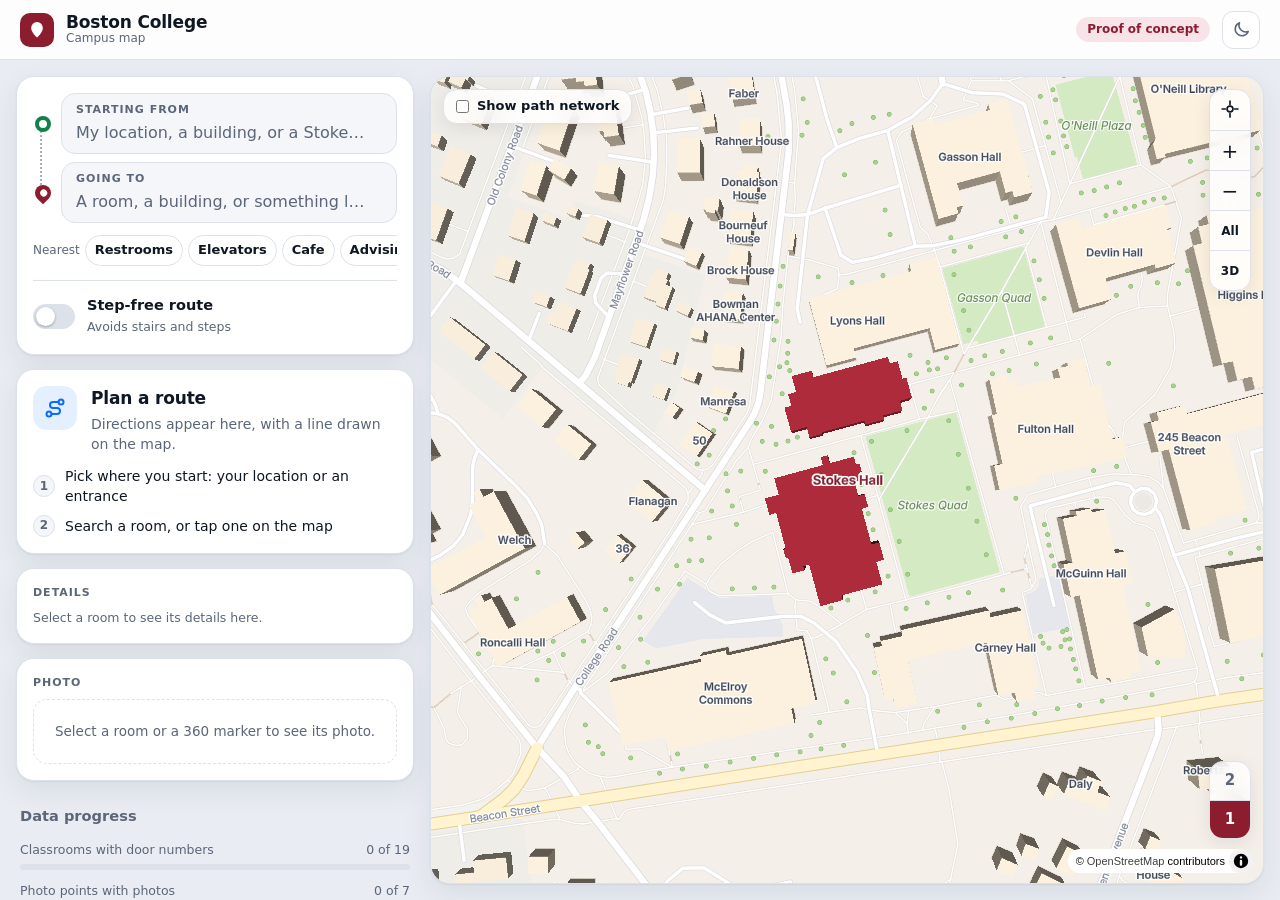
==== index.html @ c3a3ae6c "Add St. Thomas More and Cheverus entrances and the St. Thomas More lobby (doors and lobby only, no r" ====
<!doctype html>
<html lang="en">
<head>
<meta charset="utf-8">
<meta name="viewport" content="width=device-width,initial-scale=1,viewport-fit=cover">
<title>Boston College campus map</title>
<link rel="icon" href="data:image/svg+xml,%3Csvg xmlns='http://www.w3.org/2000/svg' viewBox='0 0 32 32'%3E%3Crect width='32' height='32' rx='8' fill='%238c1d2f'/%3E%3Cpath d='M16 6a7 7 0 0 0-7 7c0 5 7 13 7 13s7-8 7-13a7 7 0 0 0-7-7z' fill='white'/%3E%3Ccircle cx='16' cy='13' r='2.6' fill='%238c1d2f'/%3E%3C/svg%3E">
<link rel="stylesheet" href="vendor/maplibre-gl-5.24.0/maplibre-gl.css">
<style>
/* The map's label font (Inter, SIL Open Font License). Each name is one weight, as campus/style.js asks for it. */
@font-face{font-family:"Inter Regular";src:url(vendor/inter-5.3.0/inter-latin-400-normal.woff2) format("woff2");font-weight:400;font-style:normal}
@font-face{font-family:"Inter SemiBold";src:url(vendor/inter-5.3.0/inter-latin-600-normal.woff2) format("woff2");font-weight:600;font-style:normal}
@font-face{font-family:"Inter Bold";src:url(vendor/inter-5.3.0/inter-latin-700-normal.woff2) format("woff2");font-weight:700;font-style:normal}
@font-face{font-family:"Inter Italic";src:url(vendor/inter-5.3.0/inter-latin-400-italic.woff2) format("woff2");font-weight:400;font-style:italic}
</style>
<style>
:root{
  --font:ui-sans-serif,system-ui,-apple-system,"Segoe UI",Roboto,"Helvetica Neue",Arial,sans-serif;
  --bg:#e9edf3;--surface:#ffffff;--surface2:#f4f6fa;--fg:#0f1722;--muted:#5b6678;--line:#dde2ea;
  --accent:#8c1d2f;--accent-soft:#f8e4e8;
  --route:#0a6cff;--route-soft:#e4efff;
  --ok:#12804d;--ok-soft:#dff4e8;--warn:#9a5a06;--warn-soft:#fcefd2;
  --map:#eef1f6;--grid:#cfd6e1;--floor:#ffffff;--wall:#2c3542;--fix:#eceff3;--label-halo:rgba(255,255,255,.85);
  --c-classroom:#f7ddd7;--c-office:#faefc6;--c-service:#fadbb8;--c-it:#e7e7c4;
  --c-common:#e3eff9;--c-core:#e9ecf1;--c-conf:#f4dde9;--c-connector:#e6e9ee;
  --shadow:0 1px 2px rgba(16,24,40,.06),0 10px 30px rgba(16,24,40,.08);
  color-scheme:light;
}
@media (prefers-color-scheme:dark){
  :root:not([data-theme=light]){
    --bg:#070a0f;--surface:#111821;--surface2:#18212c;--fg:#e8edf5;--muted:#95a2b5;--line:#243040;
    --accent:#f08a9b;--accent-soft:#3a1d26;
    --route:#4db3ff;--route-soft:#12293f;
    --ok:#5fd39b;--ok-soft:#10301f;--warn:#f2b55d;--warn-soft:#352610;
    --map:#080c12;--grid:#18202c;--floor:#121a24;--wall:#8fa3bd;--fix:#19222e;--label-halo:rgba(18,26,36,.85);
    --c-classroom:#4d2931;--c-office:#4b4421;--c-service:#58391d;--c-it:#40432a;
    --c-common:#1f3b54;--c-core:#27303b;--c-conf:#4b2b40;--c-connector:#1b222c;
    --shadow:0 1px 2px rgba(0,0,0,.4),0 10px 30px rgba(0,0,0,.35);
    color-scheme:dark;
  }
}
:root[data-theme=dark]{
  --bg:#070a0f;--surface:#111821;--surface2:#18212c;--fg:#e8edf5;--muted:#95a2b5;--line:#243040;
  --accent:#f08a9b;--accent-soft:#3a1d26;
  --route:#4db3ff;--route-soft:#12293f;
  --ok:#5fd39b;--ok-soft:#10301f;--warn:#f2b55d;--warn-soft:#352610;
  --map:#080c12;--grid:#18202c;--floor:#121a24;--wall:#8fa3bd;--fix:#19222e;--label-halo:rgba(18,26,36,.85);
  --c-classroom:#4d2931;--c-office:#4b4421;--c-service:#58391d;--c-it:#40432a;
  --c-common:#1f3b54;--c-core:#27303b;--c-conf:#4b2b40;--c-connector:#1b222c;
  --shadow:0 1px 2px rgba(0,0,0,.4),0 10px 30px rgba(0,0,0,.35);
  color-scheme:dark;
}
*{box-sizing:border-box}
html{-webkit-text-size-adjust:100%}
body{margin:0;background:var(--bg);color:var(--fg);font:15px/1.45 var(--font);-webkit-font-smoothing:antialiased}
button,input,select{font:inherit;color:inherit}
button{cursor:pointer}
:focus-visible{outline:2px solid var(--route);outline-offset:2px}
.sr-only{position:absolute;width:1px;height:1px;overflow:hidden;clip:rect(0,0,0,0);white-space:nowrap}
.ico{display:inline-grid;place-items:center;flex:none}
.ico svg{width:100%;height:100%;fill:none;stroke:currentColor;stroke-width:2;stroke-linecap:round;stroke-linejoin:round}

/* ---------- Layout ---------- */
.topbar{position:sticky;top:0;z-index:20;display:flex;align-items:center;gap:12px;height:60px;padding:0 20px;background:color-mix(in srgb,var(--surface) 88%,transparent);backdrop-filter:blur(12px);-webkit-backdrop-filter:blur(12px);border-bottom:1px solid var(--line)}
.logo{width:34px;height:34px;border-radius:10px;background:var(--accent);color:#fff;display:grid;place-items:center}
.logo .ico{width:20px;height:20px}
.logo svg{fill:#fff;stroke:none}
.brand{display:flex;flex-direction:column;line-height:1.15;min-width:0}
.brand b{font-size:17px;letter-spacing:-.01em}
.brand span{font-size:12px;color:var(--muted)}
.pill{font-size:12px;font-weight:600;padding:3px 10px;border-radius:99px;background:var(--surface2);border:1px solid var(--line);color:var(--muted);white-space:nowrap}
.pill.hot{background:var(--accent-soft);border-color:transparent;color:var(--accent)}
.spacer{flex:1}
.iconbtn{width:38px;height:38px;border-radius:11px;border:1px solid var(--line);background:var(--surface);display:grid;place-items:center;color:var(--muted)}
.iconbtn:hover{color:var(--fg);border-color:var(--muted)}
.iconbtn .ico{width:19px;height:19px}

.layout{display:grid;grid-template-columns:minmax(360px,430px) 1fr;height:calc(100vh - 60px);height:calc(100dvh - 60px)}
.side{overflow-y:auto;padding:16px;display:flex;flex-direction:column;gap:14px}
.stage{position:relative;padding:16px 16px 16px 0;min-height:0}
.card{background:var(--surface);border:1px solid var(--line);border-radius:18px;padding:16px;box-shadow:var(--shadow)}
.card h2{margin:0;font-size:17px;letter-spacing:-.01em}
.card h3{margin:0 0 8px;font-size:11px;font-weight:700;letter-spacing:.09em;text-transform:uppercase;color:var(--muted)}

@media (max-width:899px){
  .layout{display:flex;flex-direction:column;height:auto;padding:12px;gap:12px}
  .side{display:contents}
  #planner{order:1}.stage{order:2}#routecard{order:3}#detail{order:4}#photo{order:5}#foot{order:6}
  .stage{padding:0;height:46vh;height:46svh;min-height:300px;max-height:480px}
  .topbar{padding:0 14px}
  .hide-sm{display:none}
}

/* ---------- Planner ---------- */
.fields{position:relative;display:grid;gap:8px;padding-left:28px}
.fields::before{content:"";position:absolute;left:7px;top:30px;bottom:30px;border-left:2px dotted var(--muted);opacity:.5}
.field{position:relative;background:var(--surface2);border:1px solid var(--line);border-radius:14px;padding:8px 14px 9px;transition:border-color .15s,box-shadow .15s}
.field:focus-within{border-color:var(--accent);box-shadow:0 0 0 4px var(--accent-soft)}
.field.need{border-color:var(--route);box-shadow:0 0 0 4px var(--route-soft)}
.field label{display:block;font-size:11px;font-weight:700;letter-spacing:.09em;text-transform:uppercase;color:var(--muted)}
.field select,.field input{display:block;width:100%;border:0;background:transparent;outline:none;font-size:16px;font-weight:550;padding:3px 0 0;appearance:none;-webkit-appearance:none;text-overflow:ellipsis}
.field input::placeholder{color:var(--muted);font-weight:400}
.field .chev{position:absolute;right:12px;bottom:12px;width:16px;height:16px;color:var(--muted);pointer-events:none}
.pin{position:absolute;left:-27px;top:50%;margin-top:-8px;width:16px;height:16px}
.pin.from{border-radius:50%;border:4px solid var(--ok);background:var(--surface)}
.pin.to{background:var(--accent);border-radius:50% 50% 50% 0;transform:rotate(-45deg)}
.pin.to::after{content:"";position:absolute;inset:4.5px;border-radius:50%;background:var(--surface)}

.results{display:flex;flex-direction:column;gap:2px;margin-top:10px}
.results:empty{display:none}
.res{display:flex;align-items:center;gap:10px;width:100%;text-align:left;background:transparent;border:1px solid transparent;border-radius:12px;padding:8px 10px}
.res:hover,.res.active{background:var(--surface2);border-color:var(--line)}
.res .sw{width:28px;height:28px;border-radius:9px;flex:none;border:1px solid color-mix(in srgb,var(--fg) 14%,transparent)}
.res .t{flex:1;min-width:0}
.res .t b{display:block;font-weight:600;white-space:nowrap;overflow:hidden;text-overflow:ellipsis}
.res .t small{color:var(--muted);font-size:12.5px}
.res kbd{font:600 11px var(--font);color:var(--muted);border:1px solid var(--line);border-radius:6px;padding:1px 6px;display:none}
.res.active kbd{display:block}
.noneline{color:var(--muted);font-size:14px;padding:6px 4px}
.quick{display:flex;flex-wrap:nowrap;align-items:center;gap:5px;margin-top:12px;overflow-x:auto;scrollbar-width:none}
.quick::-webkit-scrollbar{display:none}
.quick span{font-size:12px;color:var(--muted);flex:none}
.chip{flex:none;white-space:nowrap;border:1px solid var(--line);background:var(--surface);border-radius:99px;padding:5px 9px;font-size:13px;font-weight:550}
.chip:hover{border-color:var(--muted);background:var(--surface2)}
.switch{display:flex;align-items:center;gap:12px;margin-top:14px;padding-top:14px;border-top:1px solid var(--line);cursor:pointer;position:relative}
.switch input{position:absolute;opacity:0;width:1px;height:1px}
.switch .track{flex:none;width:42px;height:25px;border-radius:99px;background:var(--line);position:relative;transition:background .2s}
.switch .track::after{content:"";position:absolute;left:3px;top:3px;width:19px;height:19px;border-radius:50%;background:#fff;box-shadow:0 1px 3px rgba(0,0,0,.3);transition:transform .2s}
.switch input:checked + .track{background:var(--route)}
.switch input:checked + .track::after{transform:translateX(17px)}
.switch input:focus-visible + .track{outline:2px solid var(--route);outline-offset:2px}
.switch .lbl b{display:block;font-weight:600;font-size:14.5px}
.switch .lbl small{color:var(--muted);font-size:12.5px}

/* ---------- Route card ---------- */
.empty{display:flex;gap:14px;align-items:flex-start}
.empty .bigico{width:44px;height:44px;border-radius:14px;background:var(--route-soft);color:var(--route);display:grid;place-items:center;flex:none}
.empty .bigico .ico{width:24px;height:24px}
.empty p{margin:3px 0 0;color:var(--muted);font-size:14px}
.hintlist{margin:12px 0 0;padding:0;list-style:none;display:grid;gap:8px}
.hintlist li{display:flex;gap:10px;align-items:center;font-size:14px}
.hintlist i{font-style:normal;width:22px;height:22px;border-radius:50%;background:var(--surface2);border:1px solid var(--line);display:grid;place-items:center;font-size:12px;font-weight:700;color:var(--muted);flex:none}
.sum{display:flex;align-items:flex-end;gap:14px;flex-wrap:wrap}
.sum .big{font-size:38px;line-height:1;font-weight:700;letter-spacing:-.03em;font-variant-numeric:tabular-nums}
.sum .big small{font-size:16px;font-weight:600;color:var(--muted);letter-spacing:0;margin-left:3px}
.sum .dist{color:var(--muted);font-size:15px;padding-bottom:3px;font-variant-numeric:tabular-nums}
.badges{display:flex;flex-wrap:wrap;gap:6px;margin:12px 0 4px}
.badge{display:inline-flex;align-items:center;gap:6px;font-size:12.5px;font-weight:600;padding:3px 10px;border-radius:99px;background:var(--surface2);border:1px solid var(--line);color:var(--muted)}
.badge.ok{background:var(--ok-soft);color:var(--ok);border-color:transparent}
.badge.warn{background:var(--warn-soft);color:var(--warn);border-color:transparent}
.badge.info{background:var(--route-soft);color:var(--route);border-color:transparent}
.steps{list-style:none;margin:14px 0 0;padding:0}
.step{display:grid;grid-template-columns:34px 1fr auto;gap:12px;position:relative;padding-bottom:14px}
.step:last-child{padding-bottom:0}
.step .ico{width:34px;height:34px;border-radius:50%;background:var(--surface2);border:1px solid var(--line);color:var(--fg);padding:7px;position:relative;z-index:1}
.step:not(:last-child)::before{content:"";position:absolute;left:16px;top:34px;bottom:0;width:2px;background:var(--line)}
.step.start .ico{background:var(--ok-soft);color:var(--ok);border-color:transparent}
.step.arrive .ico{background:var(--accent);color:#fff;border-color:transparent}
.step .txt{padding-top:6px;font-weight:550;min-width:0}
.step .tag{display:inline-block;margin-left:8px;font-size:11px;font-weight:700;letter-spacing:.04em;text-transform:uppercase;padding:1px 7px;border-radius:99px;background:var(--route-soft);color:var(--route);vertical-align:2px}
.step .ft{padding-top:7px;color:var(--muted);font-size:13px;font-variant-numeric:tabular-nums;white-space:nowrap}
.actions{display:flex;gap:8px;margin-top:16px;flex-wrap:wrap}
.btn{display:inline-flex;align-items:center;gap:8px;border:1px solid var(--line);background:var(--surface);border-radius:11px;padding:8px 13px;font-size:14px;font-weight:600}
.btn:hover{border-color:var(--muted);background:var(--surface2)}
.btn .ico{width:16px;height:16px}
.fine{margin:12px 0 0;color:var(--muted);font-size:12.5px;line-height:1.45}
.callout{margin-top:12px;border-radius:12px;padding:10px 12px;font-size:13.5px;background:var(--warn-soft);color:var(--warn)}

/* ---------- Details ---------- */
.dhead{display:flex;gap:12px;align-items:center;margin-bottom:12px}
.dhead .sw{width:40px;height:40px;border-radius:12px;border:1px solid color-mix(in srgb,var(--fg) 14%,transparent);flex:none}
.dhead small{display:block;color:var(--muted);font-size:12.5px}
dl{margin:0;display:grid;grid-template-columns:auto 1fr;gap:8px 16px;font-size:14px}
dt{color:var(--muted)}
dd{margin:0}
dd.none{color:var(--muted)}
.photo .ph{border:1.5px dashed var(--line);border-radius:14px;padding:22px 14px;text-align:center;color:var(--muted);font-size:13.5px}
.photo img{max-width:100%;border-radius:14px;display:block}
.meter{height:6px;border-radius:99px;background:var(--line);overflow:hidden;margin:5px 0 12px}
.meter i{display:block;height:100%;background:var(--route);border-radius:99px}
#foot{padding:4px 4px 18px;color:var(--muted);font-size:12.5px}
#foot .row{display:flex;justify-content:space-between}

/* ---------- Map ---------- */
.mapwrap{position:relative;height:100%;border-radius:20px;overflow:hidden;background:var(--map);border:1px solid var(--line);box-shadow:var(--shadow)}
#world{position:absolute;inset:0}
/* The floor plan: drawn at 1 px per plan unit, then moved onto the map with a CSS transform. */
#map{position:absolute;left:0;top:0;transform-origin:0 0;overflow:visible;pointer-events:none;user-select:none;-webkit-user-select:none}
#map .room,#map .spot,#map .entrance{pointer-events:visiblePainted}
#map:not(.labels) .rlabel,#map:not(.labels) .spot,#map:not(.labels) .wing{display:none}
#map.z-in .wing{display:none}
/* Labels undo the building's turn so they always read upright. */
#map .rlabel,#map .fixl,#map .wing{transform-box:fill-box;transform-origin:center;transform:rotate(var(--rot,0deg))}
.you-dot-el{width:18px;height:18px;border-radius:50%;background:#0a6cff;border:3px solid #fff;box-shadow:0 1px 4px rgba(0,0,0,.45)}
.you-dot-el::after{content:"";position:absolute;inset:-3px;border-radius:50%;background:#0a6cff;opacity:.35;animation:ping2 2s ease-out infinite;z-index:-1}
@media (prefers-reduced-motion:reduce){.you-dot-el::after{animation:none;display:none}}
.maplibregl-ctrl-attrib{font-size:11px}
.maplibregl-ctrl-bottom-right{z-index:3}
#map:active{cursor:grabbing}
.glass{background:color-mix(in srgb,var(--surface) 82%,transparent);backdrop-filter:blur(10px);-webkit-backdrop-filter:blur(10px);border:1px solid var(--line);border-radius:14px;box-shadow:0 4px 18px rgba(0,0,0,.08)}
.zoom{position:absolute;top:12px;right:12px;display:flex;flex-direction:column;overflow:hidden}
.zoom button{width:40px;height:40px;border:0;background:transparent;font-size:20px;line-height:1;color:var(--fg)}
.zoom button + button{border-top:1px solid var(--line)}
.zoom button:hover{background:var(--surface2)}
.zoom .all{font-size:12px;font-weight:700}
.maptools{position:absolute;top:12px;left:12px;display:flex;gap:8px;flex-wrap:wrap;max-width:calc(100% - 76px)}
.maptools label{display:flex;align-items:center;gap:8px;padding:7px 12px;font-size:13px;font-weight:600;cursor:pointer}
.maptools input{accent-color:var(--route);margin:0}
.netkey{display:none;align-items:center;gap:12px;padding:7px 12px;font-size:12.5px;color:var(--muted)}
.netkey.on{display:flex}
.netkey i{display:inline-block;width:20px;height:0;border-top:3px solid var(--muted);vertical-align:middle;margin-right:6px}
.netkey i.g{border-top:3px dashed #e28a1c}
.zoom button .ico{width:20px;height:20px}
.zoom #locate[aria-pressed=true],.zoom #tilt[aria-pressed=true]{background:var(--route);color:#fff}
.zoom #tilt:disabled{opacity:.35;pointer-events:none}
#from[hidden]{display:none!important}
#fromresults:empty{display:none}
#fromresults{margin:-4px 0 4px}
.floors{position:absolute;bottom:44px;right:12px;display:flex;flex-direction:column;overflow:hidden}
.floors button{width:40px;height:38px;border:0;background:transparent;font-size:15px;font-weight:800;color:var(--muted)}
.floors button + button{border-top:1px solid var(--line)}
.floors button:hover{background:var(--surface2);color:var(--fg)}
.floors button[aria-pressed=true]{background:var(--accent);color:#fff}
.levelbar{position:absolute;left:50%;transform:translateX(-50%);bottom:70px;max-width:calc(100% - 24px);display:flex;flex-wrap:wrap;align-items:center;justify-content:center;gap:6px;padding:8px 10px;font-size:13px}
.levelbar .lbl{color:var(--muted);font-weight:600}
.levelbar .arrow{color:var(--muted)}
.levelbar button{border:1px solid var(--line);background:var(--surface);border-radius:99px;padding:4px 12px;font-size:13px;font-weight:700}
.levelbar button[aria-pressed=true]{background:var(--route);border-color:var(--route);color:#fff}
.levelbar .blanknote{flex-basis:100%;text-align:center;color:var(--warn);font-weight:600;font-size:12.5px;max-width:520px}
.levelbar .short{display:none}
@media (max-width:899px){.floors{left:12px;right:auto;bottom:60px;flex-direction:row}.floors button{width:38px;height:36px}.floors button + button{border-top:0;border-left:1px solid var(--line)}.levelbar{bottom:104px;width:calc(100% - 24px);padding:6px 8px}.levelbar .blanknote{font-size:11.5px}.levelbar .long{display:none}.levelbar .short{display:inline}}
.golevel{display:inline-block;margin-left:8px;border:1px solid var(--route);color:var(--route);background:transparent;border-radius:99px;padding:1px 9px;font-size:12px;font-weight:700;vertical-align:1px}
.golevel:hover{background:var(--route-soft)}
.step.level .ico{background:var(--route-soft);color:var(--route);border-color:transparent}
.legend{position:absolute;left:12px;bottom:12px;right:190px;display:flex;flex-wrap:wrap;gap:6px;padding:8px}
.legend button{display:flex;align-items:center;gap:7px;border:1px solid transparent;background:transparent;border-radius:99px;padding:4px 10px 4px 6px;font-size:12.5px;font-weight:550}
.legend button:hover{background:var(--surface2)}
.legend button[aria-pressed=false]{opacity:.45;text-decoration:line-through}
.legend .sw{width:14px;height:14px;border-radius:5px;border:1px solid color-mix(in srgb,var(--fg) 20%,transparent)}
@media (max-width:899px){
  .legend{right:48px;left:12px;flex-wrap:nowrap;overflow-x:auto;scrollbar-width:none}
  .legend button{white-space:nowrap}
}

/* SVG layers. Sizes are in map units (brochure pixels); --u is map units per screen pixel. */
.bgrid{fill:url(#dots)}
.dot{fill:var(--grid)}
.bwall{fill:var(--floor);stroke:var(--wall);stroke-width:12;stroke-linejoin:miter;filter:url(#lift)}
.pier{fill:var(--wall)}
.pillar{fill:var(--wall)}
.wing{font-size:30px;font-weight:800;letter-spacing:.3em;fill:var(--muted);opacity:.75;pointer-events:none}
.fix{fill:var(--fix);stroke:var(--wall);stroke-width:3}
.fixl{font-size:13px;font-weight:700;letter-spacing:.06em;text-transform:uppercase;fill:var(--muted);visibility:hidden;pointer-events:none}
.z-in .fixl{visibility:visible}
.room{cursor:pointer;transition:opacity .2s}
.room .shape{stroke:var(--wall);stroke-width:3;stroke-linejoin:miter;transition:stroke .15s,stroke-width .15s}
.room .part{stroke:var(--wall);stroke-width:2;opacity:.75}
.furn{pointer-events:none;opacity:.42}
.furn .row{fill:none;stroke:var(--fg);stroke-width:4.5;stroke-linecap:round}
.furn .board{stroke:var(--fg);stroke-width:4;stroke-linecap:round}
.furn .lectern{fill:var(--fg)}
.furn .table{fill:none;stroke:var(--fg);stroke-width:4}
.furn .tread{stroke:var(--fg);stroke-width:1.6}
.furn .stair-arrow{stroke:var(--fg);stroke-width:2.5}
.arrowhead{fill:var(--fg);opacity:.6}
.furn .car{fill:none;stroke:var(--fg);stroke-width:2}
.wc{fill:var(--fg);opacity:.45;pointer-events:none}
.rlabel{font-size:clamp(11px,calc(var(--u,1) * 11.5px),30px);font-weight:700;fill:var(--fg);pointer-events:none;letter-spacing:.01em;paint-order:stroke;stroke:var(--label-halo);stroke-width:calc(var(--u,1) * 3.5px);stroke-linejoin:round}
.rlabel.tiny{visibility:hidden}
.z-in .rlabel.tiny,.room.sel .rlabel.tiny{visibility:visible}
.room:hover .shape{stroke:var(--route);stroke-width:5}
.room:focus{outline:none}
.room:focus-visible .shape{stroke:var(--route);stroke-width:6}
.t-classroom .shape{fill:var(--c-classroom)}
.t-office .shape{fill:var(--c-office)}
.t-service .shape{fill:var(--c-service)}
.t-it .shape{fill:var(--c-it)}
.t-common .shape{fill:var(--c-common)}
.t-core .shape{fill:var(--c-core)}
.t-conf .shape{fill:var(--c-conf)}
.t-connector .shape{fill:var(--c-connector);stroke-dasharray:14 8;stroke-width:2.5}
.room.fade{opacity:.5}
.room.dim{opacity:.12}
.room.match .shape{stroke:var(--accent);stroke-width:6}
.room.sel .shape{stroke:var(--accent);stroke-width:8;filter:drop-shadow(0 0 14px var(--accent));animation:glow 1.8s ease-in-out infinite}
.room.sel .furn{opacity:.6}
@keyframes glow{50%{stroke-opacity:.45}}
.doors{pointer-events:none}
.bwall.guess{stroke-dasharray:26 14;stroke-opacity:.5}
.lvchg rect{fill:var(--route);stroke:var(--surface);stroke-width:2}
.lvchg text{font-size:12px;font-weight:800;fill:#fff}
.lvchg path{fill:none;stroke:#fff;stroke-width:2;stroke-linecap:round;stroke-linejoin:round}
.lvchg circle{fill:var(--route);stroke:var(--surface);stroke-width:2.5}
.net-link{fill:none;stroke:var(--route);stroke-width:calc(var(--u,1) * 2.5)}
.door-gap{stroke:var(--floor);stroke-width:7}
.door-leaf{stroke:var(--wall);stroke-width:2.5}
.door-arc{fill:none;stroke:var(--wall);stroke-width:1.5;stroke-dasharray:4 3;opacity:.8}
.entry-gap{stroke:var(--floor);stroke-width:16}

.mk{transform:rotate(var(--rot,0deg)) scale(var(--u,1))}
.spot{cursor:pointer}
.spot circle{fill:var(--surface);stroke:var(--accent);stroke-width:1.5}
.spot text{font-size:7.5px;font-weight:800;fill:var(--accent);pointer-events:none}
.spot.sel circle{stroke-width:3}
.spot:focus{outline:none}
.spot:focus-visible circle{stroke:var(--route);stroke-width:3}

.entrance{cursor:pointer}
.entrance .edot{fill:var(--ok);stroke:var(--surface);stroke-width:2.5}
.entrance .eico{fill:none;stroke:#fff;stroke-width:2.2;stroke-linecap:round;stroke-linejoin:round;pointer-events:none}
.entrance .ering{fill:none;stroke:var(--ok);stroke-width:2;opacity:0;transform-box:fill-box;transform-origin:center}
.entrance .etag{visibility:hidden;pointer-events:none}
.entrance .etag rect{fill:var(--ok);}
.entrance .etag text{font-size:10.5px;font-weight:700;fill:#fff}
.z-in .entrance .etag,.entrance:hover .etag,.entrance:focus-visible .etag,.entrance.on .etag{visibility:visible}
.entrance.on .edot{stroke:var(--fg);stroke-width:3}
.entrance.on .ering{opacity:1;animation:ping 2s ease-out infinite}
.entrance:focus{outline:none}
.entrance:focus-visible .edot{stroke:var(--route)}
@keyframes ping{0%{transform:scale(.8);opacity:.9}100%{transform:scale(2.1);opacity:0}}

.route-casing{fill:none;stroke:var(--map);stroke-width:calc(var(--u,1) * 10);stroke-linecap:round;stroke-linejoin:round;opacity:.9}
.route-line{fill:none;stroke:var(--route);stroke-width:calc(var(--u,1) * 5);stroke-linecap:round;stroke-linejoin:round;stroke-dasharray:1;stroke-dashoffset:1;animation:draw 1s cubic-bezier(.3,.7,.2,1) forwards;filter:drop-shadow(0 0 5px color-mix(in srgb,var(--route) 60%,transparent))}
.route-flow{fill:none;stroke:#fff;stroke-opacity:.8;stroke-width:calc(var(--u,1) * 1.8);stroke-linecap:round;stroke-linejoin:round;stroke-dasharray:calc(var(--u,1) * 1) calc(var(--u,1) * 13);opacity:0;animation:fadein .3s 1s forwards,flow 1.1s 1s linear infinite}
@keyframes draw{to{stroke-dashoffset:0}}
@keyframes fadein{to{opacity:1}}
@keyframes flow{to{stroke-dashoffset:calc(var(--u,1) * -14)}}
.route-end-ring{fill:var(--route);opacity:.3;transform-box:fill-box;transform-origin:center;animation:ping2 2s ease-out infinite}
.route-end{fill:var(--route);stroke:#fff;stroke-width:3}
.route-end-dot{fill:#fff}
@keyframes ping2{0%{transform:scale(.7);opacity:.5}100%{transform:scale(2.4);opacity:0}}
@media (prefers-reduced-motion:reduce){
  .route-line{animation:none;stroke-dashoffset:0}
  .route-flow,.route-end-ring,.entrance.on .ering,.room.sel rect{animation:none}
  .route-flow{display:none}
}
.net-edge{stroke:var(--muted);stroke-width:calc(var(--u,1) * 2.5);fill:none;stroke-linecap:round}
.net-edge.guess{stroke:#e28a1c;stroke-dasharray:calc(var(--u,1) * 7) calc(var(--u,1) * 5)}
.net-node{fill:var(--muted)}
.net-node.guess{fill:#e28a1c}
.net-attach{stroke:var(--muted);stroke-width:calc(var(--u,1) * 1.2);stroke-dasharray:calc(var(--u,1) * 2) calc(var(--u,1) * 2)}
.net-door{fill:var(--surface);stroke:var(--muted);stroke-width:calc(var(--u,1) * 1.5)}
#layer-net,#layer-route,#layer-you{pointer-events:none}

/* Blue dot: the ring is the real GPS error in map units, the dot stays the same size on screen. */
.you-acc{fill:var(--route);fill-opacity:.14;stroke:var(--route);stroke-opacity:.4;stroke-width:calc(var(--u,1) * 1.2)}
.you-ring{fill:var(--route);opacity:.3;transform-box:fill-box;transform-origin:center;animation:ping2 2s ease-out infinite}
.you-dot{fill:var(--route);stroke:#fff;stroke-width:3;filter:drop-shadow(0 1px 3px rgba(0,0,0,.4))}
@media (prefers-reduced-motion:reduce){.you-ring{animation:none;display:none}}
.locbar{display:flex;align-items:center;gap:8px 10px;flex-wrap:wrap;margin-top:12px;padding:10px 12px;border-radius:12px;background:var(--route-soft);font-size:13.5px}
.locbar[hidden]{display:none}
.locbar.warn{background:var(--warn-soft);color:var(--warn)}
.locbar .msg{flex:1 1 200px}
.locbar .btn{padding:4px 11px;font-size:13px}
</style>
</head>
<body>

<header class="topbar">
  <div class="logo"><span class="ico" id="logoico"></span></div>
  <div class="brand"><b id="title">Boston College</b><span id="subtitle">Campus map</span></div>
  <span class="pill" id="level"></span>
  <span class="spacer"></span>
  <span class="pill hot hide-sm">Proof of concept</span>
  <button class="iconbtn" id="theme" aria-label="Switch between light and dark"><span class="ico" id="themeico"></span></button>
</header>

<div class="layout">
  <aside class="side">
    <section class="card" id="planner" aria-label="Plan a route">
      <div class="fields">
        <div class="field" id="fromfield">
          <span class="pin from"></span>
          <label for="fromq">Starting from</label>
          <input id="fromq" type="search" placeholder="My location, a building, or a Stokes door" autocomplete="off" spellcheck="false" enterkeyhint="search" role="combobox" aria-expanded="false" aria-controls="fromresults">
          <select id="from" hidden aria-hidden="true" tabindex="-1"><option value="">Choose where you start</option></select>
        </div>
        <div class="results" id="fromresults" role="listbox" aria-label="Places to start from"></div>
        <div class="field">
          <span class="pin to"></span>
          <label for="q">Going to</label>
          <input id="q" type="search" placeholder="A room, a building, or something like restrooms" autocomplete="off" spellcheck="false" enterkeyhint="search">
        </div>
      </div>
      <div class="results" id="results" role="listbox" aria-label="Search results" aria-live="polite"></div>
      <div class="quick" id="quick"><span>Nearest</span></div>
      <div class="locbar" id="locbar" hidden aria-live="polite"></div>
      <label class="switch">
        <input type="checkbox" id="accessible">
        <span class="track"></span>
        <span class="lbl"><b>Step-free route</b><small>Avoids stairs and steps</small></span>
      </label>
    </section>

    <section class="card" id="routecard" aria-live="polite"></section>
    <section class="card" id="detail" aria-live="polite"></section>
    <section class="card photo" id="photo" aria-live="polite"></section>
    <div id="foot"></div>
  </aside>

  <main class="stage">
    <div class="mapwrap">
      <div id="world"></div>
      <svg id="map" role="group" aria-label="Floor plan of Stokes Hall, placed on the campus map"></svg>
      <div class="maptools">
        <label class="glass"><input type="checkbox" id="shownet"> Show path network</label>
        <div class="glass netkey" id="netkey"><span><i></i>Traced</span><span><i class="g"></i>Guessed</span></div>
      </div>
      <div class="zoom glass">
        <button id="locate" type="button" aria-pressed="false" aria-label="Show my location" title="Show my location"><span class="ico" id="locico"></span></button>
        <button id="zin" aria-label="Zoom in">+</button>
        <button id="zout" aria-label="Zoom out">&minus;</button>
        <button id="zreset" class="all" aria-label="Show the whole building" title="Show the whole building">All</button>
        <button id="tilt" class="all" type="button" aria-pressed="false" aria-label="Tilt the map to see buildings in 3D" title="Tilt the map to see buildings in 3D">3D</button>
      </div>
      <div class="floors glass" id="floors" role="group" aria-label="Choose a floor"></div>
      <div class="levelbar glass" id="levelbar" aria-live="polite"></div>
      <div class="legend glass" id="legend" role="group" aria-label="Show or hide room types"></div>
    </div>
  </main>
</div>

<script src="data.js"></script>
<script src="logic.js"></script>
<script src="campus/config.js"></script>
<script src="campus/data.js"></script>
<script src="campus/base.js"></script>
<script src="campus/extras.js"></script>
<script src="campus/style.js"></script>
<script src="vendor/maplibre-gl-5.24.0/maplibre-gl.js"></script>
<script>
(function () {
  var B = window.BUILDING, ROOMS = window.ROOMS, SPOTS = window.SPOTS;
  var ENTRANCES = window.ENTRANCES || [], PATHS = window.PATHS || { nodes: [], edges: [] };
  var SCALE = window.SCALE || { feetPerUnit: 0.7, guess: true };
  var ML = window.MapLogic;
  var graph = ML.buildGraph(PATHS, ROOMS, ENTRANCES, SPOTS);
  if (graph.problems.length) { console.warn('Path network problems:\n' + graph.problems.join('\n')); }
  var STEP_EDGES = PATHS.edges.filter(function (e) { return e.kind === 'steps' || e.kind === 'stair'; }).length;

  var VERSION = '2026-10-16 m'; // bump when you publish a change, so you can see which copy of the page is running
  var TYPES = {
    classroom: 'Classroom', office: 'Offices', service: 'Service center', it: 'IT suite',
    common: 'Common area', conf: 'Conference room', core: 'Stairs, elevators, restrooms',
    connector: 'Connector'
  };
  var LEGEND = ['classroom', 'office', 'service', 'it', 'common', 'conf', 'core'];
  var QUICK = [['Restrooms', 'restrooms'], ['Elevators', 'elevators'], ['Cafe', 'cafe'], ['Advising', 'advising']];
  var NS = 'http://www.w3.org/2000/svg';
  var FULL = { x: 30, y: 95, w: 2290, h: 1700 };
  var REDUCED = window.matchMedia && matchMedia('(prefers-reduced-motion: reduce)').matches;

  // Icons: plain 24x24 line drawings.
  var ICONS = {
    straight: '<path d="M12 20V5M6 11l6-6 6 6"/>',
    left: '<path d="M18 20v-8a4 4 0 0 0-4-4H6M10 4 6 8l4 4"/>',
    right: '<path d="M6 20v-8a4 4 0 0 1 4-4h8M14 4l4 4-4 4"/>',
    'sharp-left': '<path d="M18 20V10a4 4 0 0 0-4-4H7M10 2 6 6l4 4"/>',
    'sharp-right': '<path d="M6 20V10a4 4 0 0 1 4-4h7M14 2l4 4-4 4"/>',
    around: '<path d="M7 20V9a4 4 0 0 1 8 0v8M11 13l4 4 4-4"/>',
    start: '<circle cx="12" cy="12" r="4.5"/>',
    up: '<path d="M4 20h5v-5h5v-5h6"/><path d="M14 4h6v6M20 4l-7 7"/>',
    down: '<path d="M4 20h5v-5h5v-5h6"/><path d="M13 5v6h6M13 11l7-7"/>',
    arrive: '<path d="M6 21V4M6 4h12l-2.5 4.5L18 13H6"/>',
    route: '<circle cx="6" cy="18" r="2.5"/><circle cx="18" cy="6" r="2.5"/><path d="M8.5 18H14a3 3 0 0 0 0-6h-4a3 3 0 0 1 0-6h5.5"/>',
    link: '<path d="M10 14a4 4 0 0 0 5.7 0l3-3a4 4 0 0 0-5.7-5.7l-1 1M14 10a4 4 0 0 0-5.7 0l-3 3a4 4 0 0 0 5.7 5.7l1-1"/>',
    pin: '<path d="M12 21s-7-6.2-7-11.5a7 7 0 0 1 14 0C19 14.800 12 21 12 21z"/><circle cx="12" cy="9.500" r="2.500"/>',
    moon: '<path d="M20.500 14.500A8.500 8.500 0 0 1 9.500 3.500a8.500 8.500 0 1 0 11 11z"/>',
    sun: '<circle cx="12" cy="12" r="4"/><path d="M12 2v2M12 20v2M2 12h2M20 12h2M4.900 4.900l1.400 1.400M17.700 17.700l1.400 1.400M4.900 19.100l1.400-1.400M17.700 6.300l1.400-1.400"/>',
    chev: '<path d="m6 9 6 6 6-6"/>',
    crosshair: '<circle cx="12" cy="12" r="3.500"/><path d="M12 2.500v4M12 17.500v4M2.500 12h4M17.500 12h4"/>'
  };
  function icon(name, cls) {
    var s = document.createElement('span');
    s.className = 'ico' + (cls ? ' ' + cls : '');
    s.innerHTML = '<svg viewBox="0 0 24 24" aria-hidden="true">' + (ICONS[name] || ICONS.straight) + '</svg>';
    return s;
  }
  function fillIcon(id, name) { var t = document.getElementById(id); t.textContent = ''; t.innerHTML = '<svg viewBox="0 0 24 24" aria-hidden="true">' + ICONS[name] + '</svg>'; }

  var $ = function (id) { return document.getElementById(id); };
  var svg = $('map'), input = $('q');
  var sel = null, hidden = {}, query = '', moved = false, from = '', accessible = false;
  var route = null, dirs = null, outRoute = null, viaQuick = '', active = -1, shown = [];
  var roomEls = {}, spotEls = {}, entrEls = {};
  var layerNet, layerRoute;
  var you = null, locOn = false, watchId = null, smoother = null, locNote = null, centered = false;
  var geo = ML.fitGeo((window.GEO || {}).points);
  var SIM = readUrl().sim === '1'; // ?sim=1: tap the map to place a pretend location (no GPS needed)

  function h(tag, attrs, kids) {
    var e = document.createElement(tag);
    for (var k in (attrs || {})) {
      if (k === 'class') { e.className = attrs[k]; } else if (k === 'text') { e.textContent = attrs[k]; } else { e.setAttribute(k, attrs[k]); }
    }
    (kids || []).forEach(function (c) { if (c != null) { e.appendChild(typeof c === 'string' ? document.createTextNode(c) : c); } });
    return e;
  }
  function el(name, attrs, parent) {
    var e = document.createElementNS(NS, name);
    for (var k in attrs) { e.setAttribute(k, attrs[k]); }
    if (parent) { parent.appendChild(e); }
    return e;
  }
  function swatch(type, cls) { var s = h('span', { 'class': cls || 'sw' }); s.style.background = 'var(--c-' + type + ')'; return s; }

  function labelFor(r) { return r.door ? r.door : (r.label || r.id); }
  function roomTitle(r) { return r.door ? r.door + ' (' + r.name + ')' : r.name; }
  function titleOf(m) { return m.kind === 'room' ? roomTitle(m.o) : (m.kind === 'building' ? m.o.properties.name : m.o.label); }
  function entranceById(id) {
    for (var i = 0; i < ENTRANCES.length; i++) { if (ENTRANCES[i].id === id) { return ENTRANCES[i]; } }
    return null;
  }

  // ---------- Header ----------
  // The header says the campus name, and switches to the building's name while you are looking inside it.
  var headerInside = null;
  function renderHeader(inside) {
    if (inside === headerInside) { return; }
    headerInside = inside;
    var campus = (window.CAMPUS && window.CAMPUS.name) || 'Campus';
    $('title').textContent = inside ? B.name : campus;
    $('subtitle').textContent = inside ? campus : 'Campus map';
    $('level').style.display = inside ? '' : 'none';
    document.title = inside ? B.name + ' | ' + campus + ' map' : campus + ' campus map';
  }
  $('level').textContent = B.level;
  renderHeader(false);
  fillIcon('logoico', 'pin'); fillIcon('locico', 'crosshair');

  // ---------- Map drawing ----------
  // The plan is drawn like an architect's floor plan: outside walls with buttresses, rooms with
  // thin walls, door swings, stair treads, elevator cars, restroom symbols and seating rows.
  // Seating, stairs and so on are drawn from simple rules. They show what kind of room it is,
  // not the exact furniture.
  var OUTLINES = window.OUTLINES || [], FIXTURES = window.FIXTURES || [], PILLARS = window.PILLARS || [];
  // Floors. Each floor is drawn into its own group and only the current one is shown.
  var LEVELS = window.LEVELS || [{ id: '1', name: B.level }];
  var curLevel = LEVELS[0].id, base = {}, marks = {}, doorLayers = {};
  function lv(o) { return String(o.level == null ? '1' : o.level); }
  function levelById(id) { for (var i = 0; i < LEVELS.length; i++) { if (LEVELS[i].id === id) { return LEVELS[i]; } } return null; }
  function levelName(id) { var L = levelById(id); return L ? L.name : 'Level ' + id; }
  var LEVEL_NAMES = {};
  LEVELS.forEach(function (L) { LEVEL_NAMES[L.id] = L.name; });

  function boxOf(pts) {
    var b = [Infinity, Infinity, -Infinity, -Infinity];
    pts.forEach(function (p) { b[0] = Math.min(b[0], p[0]); b[1] = Math.min(b[1], p[1]); b[2] = Math.max(b[2], p[0]); b[3] = Math.max(b[3], p[1]); });
    return { x: b[0], y: b[1], w: b[2] - b[0], h: b[3] - b[1] };
  }
  function ptsAttr(pts) { return pts.map(function (p) { return p[0] + ',' + p[1]; }).join(' '); }
  ROOMS.forEach(function (r) { r._box = boxOf(r.shape || [[r.x, r.y], [r.x + r.w, r.y + r.h]]); if (!r.shape) { r.shape = [[r.x, r.y], [r.x + r.w, r.y], [r.x + r.w, r.y + r.h], [r.x, r.y + r.h]]; } });

  // Closest wall of a polygon to a point: returns the foot point, wall direction and inward normal.
  function nearestWall(poly, p) {
    var best = null, cx = 0, cy = 0;
    poly.forEach(function (q) { cx += q[0] / poly.length; cy += q[1] / poly.length; });
    for (var i = 0; i < poly.length; i++) {
      var a = poly[i], b = poly[(i + 1) % poly.length];
      var dx = b[0] - a[0], dy = b[1] - a[1], len = Math.hypot(dx, dy);
      if (!len) { continue; }
      var t = Math.max(0, Math.min(1, ((p[0] - a[0]) * dx + (p[1] - a[1]) * dy) / (len * len)));
      var fx = a[0] + t * dx, fy = a[1] + t * dy, d = Math.hypot(p[0] - fx, p[1] - fy);
      if (!best || d < best.d) {
        var ux = dx / len, uy = dy / len, nx = -uy, ny = ux;
        if ((cx - fx) * nx + (cy - fy) * ny < 0) { nx = -nx; ny = -ny; }
        best = { d: d, x: fx, y: fy, ux: ux, uy: uy, nx: nx, ny: ny };
      }
    }
    return best;
  }

  // A door: a gap in the wall, the door leaf, and its swing arc into the room.
  function drawDoor(parent, poly, p, width) {
    var w = nearestWall(poly, p);
    if (!w || w.d > 3) { return; }
    var hw = width / 2;
    var h = [w.x - w.ux * hw, w.y - w.uy * hw], e = [w.x + w.ux * hw, w.y + w.uy * hw];
    var tip = [h[0] + w.nx * width, h[1] + w.ny * width];
    var cross = (tip[0] - h[0]) * (e[1] - h[1]) - (tip[1] - h[1]) * (e[0] - h[0]);
    el('line', { 'class': 'door-gap', x1: h[0], y1: h[1], x2: e[0], y2: e[1] }, parent);
    el('line', { 'class': 'door-leaf', x1: h[0], y1: h[1], x2: tip[0], y2: tip[1] }, parent);
    el('path', { 'class': 'door-arc', d: 'M' + tip[0] + ' ' + tip[1] + ' A' + width + ' ' + width + ' 0 0 ' + (cross > 0 ? 1 : 0) + ' ' + e[0] + ' ' + e[1] }, parent);
  }

  // Buttresses: small stone piers sticking out of the long outside walls.
  function drawPiers(parent, poly) {
    var area = 0;
    for (var i = 0; i < poly.length; i++) { var a = poly[i], b = poly[(i + 1) % poly.length]; area += a[0] * b[1] - b[0] * a[1]; }
    for (var k = 0; k < poly.length; k++) {
      var p = poly[k], q = poly[(k + 1) % poly.length];
      var dx = q[0] - p[0], dy = q[1] - p[1], len = Math.hypot(dx, dy);
      if (len < 150) { continue; }
      var ux = dx / len, uy = dy / len, nx = area > 0 ? uy : -uy, ny = area > 0 ? -ux : ux;
      var n = Math.floor((len - 60) / 78);
      for (var j = 0; j <= n; j++) {
        var s = 30 + (len - 60) * (n ? j / n : 0.5), cx = p[0] + ux * s, cy = p[1] + uy * s;
        var pts = [[cx - ux * 10, cy - uy * 10], [cx + ux * 10, cy + uy * 10], [cx + ux * 8 + nx * 13, cy + uy * 8 + ny * 13], [cx - ux * 8 + nx * 13, cy - uy * 8 + ny * 13]];
        el('polygon', { 'class': 'pier', points: ptsAttr(pts) }, parent);
      }
    }
  }

  // Which side of the room the (first) door is on. The front of a classroom is the far side.
  function doorSide(r) {
    var b = r._box, d = r.doors[0];
    var sides = { top: Math.abs(d[1] - b.y), bottom: Math.abs(d[1] - (b.y + b.h)), left: Math.abs(d[0] - b.x), right: Math.abs(d[0] - (b.x + b.w)) };
    return Object.keys(sides).sort(function (a, c) { return sides[a] - sides[c]; })[0];
  }

  function drawSeating(g, r) {
    var b = r._box, side = doorSide(r);
    var vertical = side === 'top' || side === 'bottom'; // rows run left-right when the door is top or bottom
    // Local frame: "across" runs along the rows, "depth" runs from the front wall to the back wall.
    var a0 = vertical ? b.x : b.y, a1 = vertical ? b.x + b.w : b.y + b.h;
    var front = { top: b.y + b.h, bottom: b.y, left: b.x + b.w, right: b.x }[side];
    var back = { top: b.y, bottom: b.y + b.h, left: b.x, right: b.x + b.w }[side];
    var dir = back > front ? 1 : -1, depth = Math.abs(back - front);
    var P = function (across, d) { var v = front + dir * d; return vertical ? [across, v] : [v, across]; };
    var span = a1 - a0, m = span * 0.13, mid = (a0 + a1) / 2;
    var fg = el('g', { 'class': 'furn' }, g);
    // Teaching wall: a board on the front wall and a small desk.
    var b0 = P(mid - span * 0.22, 7), b1 = P(mid + span * 0.22, 7);
    el('line', { 'class': 'board', x1: b0[0], y1: b0[1], x2: b1[0], y2: b1[1] }, fg);
    if (r.seating === 'table') {
      var t0 = P(a0 + span * 0.24, depth * 0.3), t1 = P(a1 - span * 0.24, depth * 0.78);
      var tx = Math.min(t0[0], t1[0]), ty = Math.min(t0[1], t1[1]);
      el('rect', { 'class': 'table', x: tx, y: ty, width: Math.abs(t1[0] - t0[0]), height: Math.abs(t1[1] - t0[1]), rx: 10 }, fg);
      return;
    }
    var desk = P(mid, depth * 0.16);
    el('circle', { 'class': 'lectern', cx: desk[0], cy: desk[1], r: 6 }, fg);
    var start = depth * 0.3, stop = depth * 0.9, gap = 24, rows = Math.max(2, Math.floor((stop - start) / gap));
    for (var i = 0; i <= rows; i++) {
      var dd = start + (stop - start) * i / rows;
      if (r.seating === 'tiered') {
        var bow = 10 + i * 1.5;
        var s0 = P(a0 + m, dd - bow), c = P(mid, dd + bow), s1 = P(a1 - m, dd - bow);
        el('path', { 'class': 'row', d: 'M' + s0[0] + ' ' + s0[1] + ' Q' + c[0] + ' ' + c[1] + ' ' + s1[0] + ' ' + s1[1] }, fg);
      } else {
        var aisle = span * 0.06, l0 = P(a0 + m, dd), l1 = P(mid - aisle, dd), r0 = P(mid + aisle, dd), r1 = P(a1 - m, dd);
        el('line', { 'class': 'row', x1: l0[0], y1: l0[1], x2: l1[0], y2: l1[1] }, fg);
        el('line', { 'class': 'row', x1: r0[0], y1: r0[1], x2: r1[0], y2: r1[1] }, fg);
      }
    }
  }

  function drawStair(g, r) {
    var b = r._box, fg = el('g', { 'class': 'furn' }, g), long = b.w > b.h;
    var n = Math.floor((long ? b.w : b.h) * 0.8 / 11);
    for (var i = 0; i <= n; i++) {
      var s = (long ? b.x + b.w * 0.1 : b.y + b.h * 0.1) + i * 11;
      if (long) { el('line', { 'class': 'tread', x1: s, y1: b.y + 6, x2: s, y2: b.y + b.h - 6 }, fg); }
      else { el('line', { 'class': 'tread', x1: b.x + 6, y1: s, x2: b.x + b.w - 6, y2: s }, fg); }
    }
    var a = long ? [b.x + b.w * 0.12, b.y + b.h / 2, b.x + b.w * 0.88, b.y + b.h / 2] : [b.x + b.w / 2, b.y + b.h * 0.88, b.x + b.w / 2, b.y + b.h * 0.12];
    el('line', { 'class': 'stair-arrow', x1: a[0], y1: a[1], x2: a[2], y2: a[3], 'marker-end': 'url(#arrow)' }, fg);
  }

  function drawCars(g, r) {
    var fg = el('g', { 'class': 'furn' }, g);
    r.cars.forEach(function (c) {
      var x = c[0] + 5, y = c[1] + 5, w = c[2] - 10, hh = c[3] - 10;
      el('rect', { 'class': 'car', x: x, y: y, width: w, height: hh }, fg);
      el('path', { 'class': 'car', d: 'M' + x + ' ' + y + 'L' + (x + w) + ' ' + (y + hh) + 'M' + (x + w) + ' ' + y + 'L' + x + ' ' + (y + hh) }, fg);
    });
  }

  function drawRestroomIcon(g, r) {
    var b = r._box, cx = b.x + b.w / 2, cy = b.y + b.h / 2 + 26, fg = el('g', { 'class': 'wc', transform: 'translate(' + cx + ' ' + cy + ')' }, g);
    [-12, 12].forEach(function (dx, i) {
      el('circle', { cx: dx, cy: -14, r: 4.5 }, fg);
      el('path', { d: i ? 'M' + (dx - 7) + ' 10 L' + dx + ' -8 L' + (dx + 7) + ' 10Z' : 'M' + (dx - 5) + ' -8 h10 v18 h-10Z' }, fg);
    });
  }

  function draw() {
    svg.setAttribute('viewBox', FULL.x + ' ' + FULL.y + ' ' + FULL.w + ' ' + FULL.h);
    svg.setAttribute('width', FULL.w); svg.setAttribute('height', FULL.h);
    var defs = el('defs', {}, svg);
    var pat = el('pattern', { id: 'dots', width: 48, height: 48, patternUnits: 'userSpaceOnUse' }, defs);
    el('circle', { 'class': 'dot', cx: 2, cy: 2, r: 2 }, pat);
    var f = el('filter', { id: 'lift', x: '-5%', y: '-5%', width: '110%', height: '115%' }, defs);
    el('feDropShadow', { dx: 0, dy: 10, stdDeviation: 14, 'flood-color': '#000', 'flood-opacity': 0.16 }, f);
    var mk = el('marker', { id: 'arrow', viewBox: '0 0 10 10', refX: 6, refY: 5, markerWidth: 5, markerHeight: 5, orient: 'auto-start-reverse' }, defs);
    el('path', { d: 'M0 0L10 5L0 10z', 'class': 'arrowhead' }, mk);
    LEVELS.forEach(function (L) { base[L.id] = el('g', { 'class': 'lvl', 'data-level': L.id }, svg); });

    // Outside walls, buttresses and the building floor, one floor at a time.
    LEVELS.forEach(function (L) {
      var shell = el('g', { 'class': 'shellg' }, base[L.id]);
      var mine = OUTLINES.filter(function (o) { return lv(o) === L.id; });
      mine.forEach(function (o) { if (o.wing !== 'Bridge') { drawPiers(shell, o.points); } });
      mine.forEach(function (o) { el('polygon', { 'class': 'bwall' + (o.guess ? ' guess' : ''), points: ptsAttr(o.points) }, shell); });
      mine.forEach(function (o) {
        var b = boxOf(o.points);
        if (o.wing === 'South') { el('text', { x: b.x, y: b.y + 225, 'class': 'wing' }, base[L.id]).textContent = 'SOUTH WING'; }
        if (o.wing === 'North') { el('text', { x: b.x + 4, y: b.y - 16, 'class': 'wing' }, base[L.id]).textContent = 'NORTH WING'; }
      });
    });

    // Small unlabelled-in-search rooms (storage, vending...).
    FIXTURES.forEach(function (fx) {
      el('polygon', { 'class': 'fix', points: ptsAttr(fx.shape) }, base[lv(fx)]);
      var b = boxOf(fx.shape);
      el('text', { 'class': 'fixl', x: b.x + b.w / 2, y: b.y + b.h / 2 + 4, 'text-anchor': 'middle' }, base[lv(fx)]).textContent = fx.label;
    });

    ROOMS.forEach(function (r) {
      var g = el('g', { 'class': 'room t-' + r.type, 'data-id': r.id, tabindex: 0, role: 'button', 'aria-label': r.name }, base[lv(r)]);
      el('polygon', { 'class': 'shape', points: ptsAttr(r.shape) }, g);
      (r.partitions || []).forEach(function (p) { el('line', { 'class': 'part', x1: p[0], y1: p[1], x2: p[2], y2: p[3] }, g); });
      if (r.seating) { drawSeating(g, r); }
      if (r.stair) { drawStair(g, r); }
      if (r.cars) { drawCars(g, r); }
      if (r.restroom) { drawRestroomIcon(g, r); }
      var lines = String(labelFor(r)).split('\n');
      var cx = r._box.x + r._box.w / 2, cy = r._box.y + r._box.h / 2 - (r.restroom ? 14 : 0);
      var t = el('text', { 'class': 'rlabel', x: cx, y: cy, 'text-anchor': 'middle', 'dominant-baseline': 'central' }, g);
      lines.forEach(function (ln, i) { el('tspan', { x: cx, dy: i ? '1.15em' : (-(lines.length - 1) * 0.575) + 'em' }, t).textContent = ln; });
      // Labels of very small rooms only show when zoomed in (or when the room is selected).
      if (r._box.w < 70 || r._box.h < 45) { t.classList.add('tiny'); }
      el('title', {}, g).textContent = r.name;
      roomEls[r.id] = g;
    });

    // Doors on top of every wall, so a neighbour's wall never covers a door gap.
    LEVELS.forEach(function (L) { doorLayers[L.id] = el('g', { 'class': 'doors', 'aria-hidden': 'true' }, base[L.id]); });
    ROOMS.forEach(function (r) { (r.doors || []).forEach(function (d) { drawDoor(doorLayers[lv(r)], r.shape, d, 22); }); });
    // Entrance doorways: a gap in the outside wall of the entrance's own floor.
    ENTRANCES.forEach(function (en) {
      var best = null;
      OUTLINES.forEach(function (o) {
        if (lv(o) !== lv(en)) { return; }
        var w = nearestWall(o.points, [en.x, en.y]); if (w && (!best || w.d < best.d)) { best = w; }
      });
      if (best && best.d < 40) {
        el('line', { 'class': 'entry-gap', x1: best.x - best.ux * 20, y1: best.y - best.uy * 20, x2: best.x + best.ux * 20, y2: best.y + best.uy * 20 }, doorLayers[lv(en)]);
      }
    });
    PILLARS.forEach(function (p) { el('rect', { 'class': 'pillar', x: p[0] - 10, y: p[1] - 10, width: 20, height: 20, rx: 3 }, base[LEVELS[0].id]); });

    layerNet = el('g', { id: 'layer-net', 'aria-hidden': 'true' }, svg);
    layerRoute = el('g', { id: 'layer-route', 'aria-hidden': 'true' }, svg);
    LEVELS.forEach(function (L) { marks[L.id] = el('g', { 'class': 'lvl', 'data-level': L.id }, svg); });

    SPOTS.forEach(function (s) {
      var g = el('g', { 'class': 'spot', 'data-spot': s.id, tabindex: 0, role: 'button', 'aria-label': s.label + ', photo point', transform: 'translate(' + s.x + ' ' + s.y + ')' }, marks[lv(s)]);
      var mk = el('g', { 'class': 'mk' }, g);
      el('circle', { cx: 0, cy: 0, r: 9.5 }, mk);
      el('text', { x: 0, y: 2.8, 'text-anchor': 'middle' }, mk).textContent = '360';
      el('title', {}, g).textContent = s.label;
      spotEls[s.id] = g;
    });

    ENTRANCES.forEach(function (en) {
      var g = el('g', { 'class': 'entrance', 'data-entr': en.id, tabindex: 0, role: 'button', 'aria-label': 'Entrance: ' + en.name, transform: 'translate(' + en.x + ' ' + en.y + ')' }, marks[lv(en)]);
      var mk = el('g', { 'class': 'mk' }, g);
      el('circle', { 'class': 'ering', cx: 0, cy: 0, r: 11 }, mk);
      el('circle', { cx: 0, cy: 0, r: 15, fill: 'transparent' }, mk);
      el('circle', { 'class': 'edot', cx: 0, cy: 0, r: 10.5 }, mk);
      el('path', { 'class': 'eico', d: 'M-5.500 0h8M-0.500 -3.500l3.500 3.500-3.500 3.500M4 -5.500v11' }, mk);
      // The name tag sits below the dot (above it near the bottom edge) and leans away from the map edges.
      var tw = en.name.length * 6 + 18;
      var tx = en.x > FULL.x + FULL.w * 0.85 ? -tw + 14 : (en.x < FULL.x + FULL.w * 0.15 ? -14 : -tw / 2);
      var ty = en.y > 650 ? -34 : 17;
      var tag = el('g', { 'class': 'etag' }, mk);
      el('rect', { x: tx, y: ty, width: tw, height: 20, rx: 10 }, tag);
      el('text', { x: tx + tw / 2, y: ty + 13.800, 'text-anchor': 'middle' }, tag).textContent = en.name;
      el('title', {}, g).textContent = 'Entrance: ' + en.name + (en.guess ? ' (position not checked on site yet)' : '');
      entrEls[en.id] = g;
    });

  }

  // Draws the hallway lines of the floor on screen. Stairs and elevators that lead to another
  // floor get a ring, so you can see where the floors are linked.
  function drawNetwork() {
    layerNet.textContent = '';
    if (!$('shownet').checked) { return; }
    var nodeById = {}, linked = {};
    PATHS.nodes.forEach(function (n) { nodeById[n.id] = n; });
    graph.attach.forEach(function (a) {
      if (a.level === curLevel) { el('line', { 'class': 'net-attach', x1: a.from.x, y1: a.from.y, x2: a.to.x, y2: a.to.y }, layerNet); }
    });
    PATHS.edges.forEach(function (e) {
      var a = nodeById[e.from], b = nodeById[e.to];
      if (!a || !b) { return; }
      if (lv(a) !== lv(b)) { linked[lv(a) === curLevel ? a.id : b.id] = e.kind; return; }
      if (lv(a) === curLevel) { el('line', { 'class': 'net-edge' + (e.guess ? ' guess' : ''), x1: a.x, y1: a.y, x2: b.x, y2: b.y }, layerNet); }
    });
    PATHS.nodes.forEach(function (n) {
      if (lv(n) !== curLevel) { return; }
      if (linked[n.id]) { el('circle', { 'class': 'net-link', cx: n.x, cy: n.y, r: 16 }, layerNet); }
      var c = el('circle', { 'class': 'net-node' + (n.guess ? ' guess' : ''), cx: n.x, cy: n.y, r: 7 }, layerNet);
      el('title', {}, c).textContent = n.id + ': ' + (n.name || '') + (linked[n.id] ? ' (' + linked[n.id] + ' to another level)' : '');
    });
    ROOMS.forEach(function (r) {
      if (lv(r) !== curLevel) { return; }
      (r.doors || []).forEach(function (d) { el('circle', { 'class': 'net-door', cx: d[0], cy: d[1], r: 6 }, layerNet); });
    });
  }

  // Draws the part of the route that is on the floor on screen. Where the route changes floor,
  // a tag says "Up to Level 2" (or "From Level 1" on the other floor).
  function drawRoute() {
    layerRoute.textContent = '';
    if (!route) { return; }
    var runs = [], run = null;
    route.points.forEach(function (p, i) {
      var L = route.levels[i];
      if (!run || run.level !== L) { run = { level: L, pts: [] }; runs.push(run); }
      run.pts.push(p);
    });
    runs.forEach(function (r) {
      if (r.level !== curLevel || r.pts.length < 2) { return; }
      var pts = r.pts.map(function (p) { return p[0] + ',' + p[1]; }).join(' ');
      el('polyline', { 'class': 'route-casing', points: pts }, layerRoute);
      el('polyline', { 'class': 'route-line', points: pts, pathLength: 1 }, layerRoute);
      el('polyline', { 'class': 'route-flow', points: pts }, layerRoute);
    });
    for (var i = 1; i < route.points.length; i++) {
      var a = route.levels[i - 1], b = route.levels[i];
      if (a === b) { continue; }
      var up = parseFloat(b) > parseFloat(a), here = a === curLevel ? a : (b === curLevel ? b : null);
      if (!here) { continue; }
      var label = here === a ? (up ? 'Up to ' : 'Down to ') + levelName(b) : 'From ' + levelName(a);
      var tg = el('g', { transform: 'translate(' + route.points[i][0] + ' ' + route.points[i][1] + ')' }, layerRoute);
      var tm = el('g', { 'class': 'mk lvchg' }, tg);
      var tw = label.length * 6.4 + 34;
      el('rect', { x: -tw / 2, y: -40, width: tw, height: 24, rx: 12 }, tm);
      el('path', { d: up === (here === a) ? 'M-' + (tw / 2 - 14) + ' -24l5 -6 5 6' : 'M-' + (tw / 2 - 14) + ' -31l5 6 5 -6' }, tm);
      el('text', { x: 8, y: -24, 'text-anchor': 'middle' }, tm).textContent = label;
      el('circle', { r: 6 }, tm);
    }
    if (route.levels[route.levels.length - 1] !== curLevel) { return; }
    var end = route.points[route.points.length - 1];
    var eg = el('g', { transform: 'translate(' + end[0] + ' ' + end[1] + ')' }, layerRoute);
    var mk = el('g', { 'class': 'mk' }, eg);
    el('circle', { 'class': 'route-end-ring', cx: 0, cy: 0, r: 8 }, mk);
    el('circle', { 'class': 'route-end', cx: 0, cy: 0, r: 7.5 }, mk);
    el('circle', { 'class': 'route-end-dot', cx: 0, cy: 0, r: 2.6 }, mk);
  }

  // ---------- View: the floor plan sits on the real campus map ----------
  // The campus map (MapLibre) owns the camera: dragging, pinching and scrolling all move it.
  // The floor plan is the same drawing as before, laid on top of the map and moved with it: on every
  // map move we work out where three plan points land on screen and set one CSS transform.
  // geo (from GEO in data.js) turns plan x, y into latitude/longitude and back.
  var map = null, u = 1, geoParked = false;
  if (!geo) {
    // Not tied to GPS yet: park the plan at the campus centre, drawn to scale, so the page still works.
    var C0 = (window.CAMPUS || {}).center || [-71.1685, 42.3355], m0 = SCALE.feetPerUnit * 0.3048;
    var f0 = ML.localFrame(C0[1], C0[0]), a0 = f0.toLatLng(0, 0), b0 = f0.toLatLng(1000 * m0, 0);
    geo = ML.fitGeo([{ x: FULL.x, y: FULL.y, lat: a0.lat, lng: a0.lng }, { x: FULL.x + 1000, y: FULL.y, lat: b0.lat, lng: b0.lng }]);
    geoParked = true;
  }
  // When the inside of Stokes shows: only once you are zoomed in past the whole building: its width or its height, whichever
  // is bigger, is at least as big as the map area on screen (so you have to want to see inside it). Below that it looks like any
  // other building. It fades in over the next few percent so it does not pop.
  var SHOW_INSIDE_AT = 1.0, FADE_OVER = 0.15;
  var START_ZOOM_OUT = 1.5; // the page opens this many zoom steps further out than "building fits"


  function toLngLat(x, y) { var g = geo.toGeo(x, y); return [g.lng, g.lat]; }
  function toPlan(lng, lat) { return geo.toMap(lat, lng); }

  var stokesHidden = null;
  function applyView() {
    if (!map) { return; }
    var p0 = map.project(toLngLat(FULL.x, FULL.y)), px = map.project(toLngLat(FULL.x + 1000, FULL.y)), py = map.project(toLngLat(FULL.x, FULL.y + 1000));
    var a = (px.x - p0.x) / 1000, b = (px.y - p0.y) / 1000, c = (py.x - p0.x) / 1000, d = (py.y - p0.y) / 1000;
    svg.style.transform = 'matrix(' + [a, b, c, d, p0.x, p0.y].join(',') + ')';
    // Units per screen pixel (markers and lines use it to keep a steady size on screen), and the turn
    // that labels undo so they stay upright.
    u = 1 / Math.sqrt(a * a + b * b);
    svg.style.setProperty('--u', u.toFixed(4));
    svg.style.setProperty('--rot', (-Math.atan2(b, a) * 180 / Math.PI).toFixed(2) + 'deg');
    svg.classList.toggle('z-in', u < 1.3);
    svg.classList.toggle('labels', u < 3.6);
    // Zoomed out, Stokes looks like any other building. The inside shows only once the building fills
    // more than SHOW_INSIDE_AT of the screen, so it works the same on a phone and a laptop, with or
    // without a room or a route selected.
    var op = Math.max(0, Math.min(1, (buildingFill() - SHOW_INSIDE_AT) / FADE_OVER));
    if (map.getPitch() > 0.5) { op = 0; } // the plan is flat: it only shows looking straight down
    $('tilt').disabled = op > 0; // looking inside is always flat
    if (map.getLayer('stokes-3d')) {
      var gone = op > 0;
      if (gone !== stokesHidden) {
        stokesHidden = gone;
        map.setLayoutProperty('stokes-3d', 'visibility', gone ? 'none' : 'visible');
        map.setLayoutProperty('stokes-name', 'visibility', gone ? 'none' : 'visible');
      }
    }
    svg.style.opacity = op.toFixed(3);
    svg.style.display = op > 0 ? '' : 'none';
    renderHeader(op > 0);
    $('legend').style.display = op > 0 ? '' : 'none'; // room colours only mean something looking inside
  }

  // How much of the screen the building fills: 0.5 means its width (or height) is half the map's width
  // (or height). Above 1 means you are zoomed in so far that the building is bigger than the screen.
  var footPts = null;
  function buildingFill() {
    if (!map) { return 0; }
    if (!footPts) {
      footPts = [];
      OUTLINES.forEach(function (o) { if (lv(o) === LEVELS[0].id && o.wing !== 'Bridge') { footPts = footPts.concat(o.points); } });
    }
    var x0 = Infinity, y0 = Infinity, x1 = -Infinity, y1 = -Infinity;
    footPts.forEach(function (q) {
      var p = map.project(toLngLat(q[0], q[1]));
      x0 = Math.min(x0, p.x); x1 = Math.max(x1, p.x); y0 = Math.min(y0, p.y); y1 = Math.max(y1, p.y);
    });
    var c = map.getContainer(), w = c.clientWidth, h = c.clientHeight;
    // Only counts when you are looking at the building: the middle of the screen is over it (its box).
    // Otherwise zooming in on another building, with Stokes off the screen, would count as "filling" it.
    if (w / 2 < x0 || w / 2 > x1 || h / 2 < y0 || h / 2 > y1) { return 0; }
    return Math.max((x1 - x0) / w, (y1 - y0) / h);
  }
  window.mapbcFill = buildingFill; // for the browser tests

  function boundsOf(b) {
    var bounds = null;
    [[b[0], b[1]], [b[2], b[1]], [b[2], b[3]], [b[0], b[3]]].forEach(function (p) {
      var ll = toLngLat(p[0], p[1]);
      if (!bounds) { bounds = new maplibregl.LngLatBounds(ll, ll); } else { bounds.extend(ll); }
    });
    return bounds;
  }
  function padFor(padding) {
    var w = map.getContainer().clientWidth, hh = map.getContainer().clientHeight;
    return Math.min(padding, w / 4, hh / 4);
  }
  // Moves the camera so a box on the plan ([x0, y0, x1, y1] in plan units) fills the view.
  // Looking inside goes flat; keepTilt keeps the current tilt (for buildings and walks outside).
  function fitPlanBox(b, padding, maxZoom, keepTilt) {
    if (!map) { return; }
    map.fitBounds(boundsOf(b), { padding: padFor(padding), maxZoom: maxZoom || 20.5, pitch: keepTilt ? map.getPitch() : 0, duration: REDUCED ? 0 : 700 });
  }
  // The camera that makes the whole building just fit the screen (used for the opening view).
  function measureFit() {
    return map.cameraForBounds(boundsOf(planBox()), { padding: padFor(40), pitch: 0 });
  }
  function planBox() {
    var pts = [];
    OUTLINES.forEach(function (o) { if (lv(o) === '1') { pts = pts.concat(o.points); } });
    var b = boxOf(pts);
    return [b.x, b.y, b.x + b.w, b.y + b.h];
  }
  // The "see inside" view: a bit closer than the whole building, so the inside shows (see SHOW_INSIDE_AT).
  function insideBox() {
    var b = planBox(), cx = (b[0] + b[2]) / 2, cy = (b[1] + b[3]) / 2, k = 0.32;
    return [cx - (b[2] - b[0]) * k, cy - (b[3] - b[1]) * k, cx + (b[2] - b[0]) * k, cy + (b[3] - b[1]) * k];
  }
  function showAll() { fitPlanBox(insideBox(), 40, 20.5); }
  function zoomBy(f) { if (!map) { return; } if (f < 1) { map.zoomIn(); } else { map.zoomOut(); } }
  function toWorld(clientX, clientY) {
    var r = map.getContainer().getBoundingClientRect(), ll = map.unproject([clientX - r.left, clientY - r.top]);
    return toPlan(ll.lng, ll.lat);
  }

  // Zooms to the chosen room and the whole route (indoors and outdoors), or to the chosen entrance.
  function frame() {
    var b = null;
    function grow(x0, y0, x1, y1) {
      if (!b) { b = [x0, y0, x1, y1]; return; }
      b[0] = Math.min(b[0], x0); b[1] = Math.min(b[1], y0); b[2] = Math.max(b[2], x1); b[3] = Math.max(b[3], y1);
    }
    if (sel && sel.kind === 'building') {
      bldgRings(sel.o).forEach(function (r) { r.forEach(function (c) { var q = toPlan(c[0], c[1]); grow(q.x, q.y, q.x, q.y); }); });
    } else if (sel && lv(sel.o) === curLevel) {
      var o = sel.o;
      if (sel.kind === 'room') { grow(o._box.x, o._box.y, o._box.x + o._box.w, o._box.y + o._box.h); } else { grow(o.x - 50, o.y - 50, o.x + 50, o.y + 50); }
    }
    if (route) { route.points.forEach(function (p, i) { if (route.levels[i] === curLevel) { grow(p[0], p[1], p[0], p[1]); } }); }
    if (outRoute) { outRoute.lnglat.forEach(function (ll) { var p = toPlan(ll[0], ll[1]); grow(p.x, p.y, p.x, p.y); }); }
    else if (!route && fromBuilding() && !sel) {
      bldgRings(fromBuilding()).forEach(function (r) { r.forEach(function (c) { var q = toPlan(c[0], c[1]); grow(q.x, q.y, q.x, q.y); }); });
    } else if (!route && from && entranceById(from) && lv(entranceById(from)) === curLevel) {
      var en = entranceById(from); grow(en.x - 150, en.y - 150, en.x + 150, en.y + 150);
    }
    if (!b) { return; }
    var pad = 80;
    // Never zoom in so far that a small room fills the screen.
    var minSize = 1000;
    if (b[2] - b[0] < minSize) { var cx = (b[0] + b[2]) / 2; b[0] = cx - minSize / 2; b[2] = cx + minSize / 2; }
    if (b[3] - b[1] < minSize) { var cy = (b[1] + b[3]) / 2; b[1] = cy - minSize / 2; b[3] = cy + minSize / 2; }
    highlightBuilding();
    // A campus building or a walk outside keeps the 3D tilt (and does not zoom in too close); a room goes flat.
    var outside = (sel && sel.kind === 'building') || (outRoute && outRoute.lnglat && outRoute.lnglat.length);
    fitPlanBox(b, pad, outside ? 18.3 : null, outside);
  }

  // ---------- Campus map ----------
  var CAMPUS = window.CAMPUS || {}, CDATA = window.CAMPUS_DATA || {};
  // Hand-added entrances and lobbies (campus/extras.js) join OpenStreetMap's, so directions to those buildings
  // end at a real door.
  var EXTRAS = window.CAMPUS_EXTRAS || {};
  if (EXTRAS.entrances && CDATA.entrances) { CDATA.entrances.features = CDATA.entrances.features.concat(EXTRAS.entrances.features); }
  function extrasFor(f) {
    var n = f.properties.name, out = { doors: 0, lobby: false };
    ((EXTRAS.entrances || {}).features || []).forEach(function (e) { if (e.properties.building === n) { out.doors++; } });
    ((EXTRAS.lobbies || {}).features || []).forEach(function (e) { if (e.properties.building === n) { out.lobby = true; } });
    return out;
  }
  var EMPTY = { type: 'FeatureCollection', features: [] };
  var BASEMAPS = {
    // OpenStreetMap's own tiles: fine while building and testing, not for a real launch (see campus/README.md).
    'osm-dev': { tiles: ['https://tile.openstreetmap.org/{z}/{x}/{y}.png'], maxzoom: 19,
      attribution: '&copy; <a href="https://www.openstreetmap.org/copyright">OpenStreetMap</a> contributors' }
  };

  function ring(points) {
    var r = points.map(function (p) { return toLngLat(p[0], p[1]); });
    r.push(r[0]);
    return r;
  }
  // The traced building outline, placed on the map. Shown as a maroon shape when zoomed out.
  function footprint() {
    return { type: 'FeatureCollection', features: OUTLINES.filter(function (o) { return lv(o) === '1'; }).map(function (o) {
      return { type: 'Feature', properties: { name: B.name }, geometry: { type: 'Polygon', coordinates: [ring(o.points)] } };
    }) };
  }

  // How tall Stokes is drawn in 3D, in metres. A guess (about 4 floors); measure or look it up to fix.
  var STOKES_HEIGHT = 20;
  // The opening view is tilted so the buildings show in 3D. Looking inside a building always goes back to
  // straight down, because the floor plan is flat.
  var TILT_PITCH = 45, MAX_PITCH = 60; // 3D is optional: the map opens flat and the "3D" button tilts it
  var BASE = window.CAMPUS_BASE || null, STYLE = window.CAMPUS_STYLE || null;

  function initMap() {
    var bm = BASEMAPS[CAMPUS.basemap] || BASEMAPS['osm-dev'];
    var opts = {
      container: 'world',
      center: toLngLat(FULL.x + FULL.w / 2, FULL.y + FULL.h / 2), zoom: 17.2, maxZoom: 22, maxPitch: MAX_PITCH,
      attributionControl: false, pitchWithRotate: true, touchPitch: true,
      style: { version: 8, sources: { base: { type: 'raster', tiles: bm.tiles, tileSize: 256, maxzoom: bm.maxzoom, attribution: bm.attribution } },
        layers: [{ id: 'base', type: 'raster', source: 'base' }] }
    };
    // Keep the camera near the campus (the map data stops a little past its edge).
    if (BASE && BASE.bounds) {
      var bb = BASE.bounds, padX = (bb[2] - bb[0]) * 0.15, padY = (bb[3] - bb[1]) * 0.15;
      opts.maxBounds = [[bb[0] - padX, bb[1] - padY], [bb[2] + padX, bb[3] + padY]];
      opts.minZoom = 14;
    }
    map = new maplibregl.Map(opts);
    // North stays up (the plan turns, its labels do not). Tilting is allowed: right-drag or ctrl-drag with a
    // mouse, two fingers up or down on a phone. Only the turning part of the mouse drag is switched off.
    map.touchZoomRotate.disableRotation();
    map.keyboard.disableRotation();
    if (map.dragRotate._mouseRotate) { map.dragRotate._mouseRotate.disable(); }
    map.addControl(new maplibregl.AttributionControl({ compact: true }), 'bottom-right');
    map.getCanvasContainer().appendChild(svg); // the floor plan moves with the map
    window.mapbcMap = map; // handy for testing and for poking at the map from the browser console
    map.on('move', applyView);
    map.on('moveend', flattenIfInside);
    map.on('pitch', function () { $('tilt').setAttribute('aria-pressed', map.getPitch() > 0.5 ? 'true' : 'false'); });
    map.on('resize', applyView);
    map.on('click', onMapClick);
    applyView();
    // Open on the building with campus around it: a little further out than "the building fits", tilted.
    var cam = measureFit();
    if (cam) { map.jumpTo({ center: cam.center, zoom: cam.zoom - START_ZOOM_OUT, pitch: 0 }); }
    applyView();
  }

  // Zoomed in far enough to see inside, but tilted: tip the map back to straight down so the plan lines up.
  function flattenIfInside() {
    if (!map || map.getPitch() < 0.5 || map.isMoving()) { return; }
    if (buildingFill() >= SHOW_INSIDE_AT) { map.easeTo({ pitch: 0, duration: REDUCED ? 0 : 400 }); }
  }

  // Campus buildings with their heights (from base.js) for the 3D layer.
  function hashOf(str) { var x = 7; for (var i = 0; i < str.length; i++) { x = (x * 31 + str.charCodeAt(i)) % 100003; } return x; }
  function buildingsWithHeights() {
    var hs = (BASE && BASE.heights) || {};
    (CDATA.buildings && CDATA.buildings.features || []).forEach(function (f) {
      var h = hs[f.properties.osm];
      // A guessed height gets a little variety (up to 30% either way, the same every time) so rows of buildings
      // are not all identical blocks. A real height from OpenStreetMap is used as is.
      if (h) { f.properties.h = h.guess ? Math.round(h.h * (0.75 + (hashOf(f.properties.osm) % 6) * 0.1)) : h.h; }
    });
    return CDATA.buildings || EMPTY;
  }
  function boundsBox() {
    var b = BASE.bounds;
    return { type: 'FeatureCollection', features: [{ type: 'Feature', properties: {}, geometry: { type: 'Polygon', coordinates: [[[b[0], b[1]], [b[2], b[1]], [b[2], b[3]], [b[0], b[3]], [b[0], b[1]]]] } }] };
  }
  function stokesLabelPoint() {
    var c = toLngLat(FULL.x + FULL.w / 2, FULL.y + FULL.h / 2);
    return { type: 'FeatureCollection', features: [{ type: 'Feature', properties: {}, geometry: { type: 'Point', coordinates: c } }] };
  }
  function palette() { return STYLE.palettes[document.documentElement.getAttribute('data-theme') === 'dark' ? 'dark' : 'light']; }

  function addCampusLayers() {
    var foot = footprint();
    foot.features.forEach(function (f) { f.properties.h = STOKES_HEIGHT; });
    map.addSource('buildings', { type: 'geojson', data: buildingsWithHeights() });
    map.addSource('paths', { type: 'geojson', data: CDATA.paths || EMPTY });
    map.addSource('foot', { type: 'geojson', data: foot });
    map.addSource('foot-label', { type: 'geojson', data: stokesLabelPoint() });
    map.addSource('route-out', { type: 'geojson', data: EMPTY });
    map.addSource('you-acc', { type: 'geojson', data: EMPTY });
    var styled = !!(STYLE && BASE);
    if (styled) {
      map.addSource('b-land', { type: 'geojson', data: boundsBox() });
      map.addSource('b-areas', { type: 'geojson', data: BASE.areas });
      map.addSource('b-lines', { type: 'geojson', data: BASE.lines });
      map.addSource('b-houses', { type: 'geojson', data: BASE.houses });
      map.addSource('b-trees', { type: 'geojson', data: BASE.trees });
      map.addSource('campus-area', { type: 'geojson', data: CDATA.campus || EMPTY });
      STYLE.ground(palette()).forEach(function (l) { map.addLayer(l); });
    }

    var notStokes = ['!', ['in', 'Stokes Hall', ['coalesce', ['get', 'name'], '']]];
    // Invisible: tells which building a tap landed on.
    map.addLayer({ id: 'buildings', type: 'fill', source: 'buildings', filter: notStokes, paint: { 'fill-color': '#0a6cff', 'fill-opacity': 0.01 } });
    // The path network (the "Show path network" switch). Steps are dashed red so you can see where a route is not step-free.
    map.addLayer({ id: 'paths', type: 'line', source: 'paths', filter: ['!=', ['get', 'highway'], 'steps'], layout: { visibility: 'none' },
      paint: { 'line-color': '#2b6cb0', 'line-opacity': 0.45, 'line-width': ['interpolate', ['linear'], ['zoom'], 15, 1, 20, 4] } });
    map.addLayer({ id: 'paths-steps', type: 'line', source: 'paths', filter: ['==', ['get', 'highway'], 'steps'], layout: { visibility: 'none' },
      paint: { 'line-color': '#c0392b', 'line-width': ['interpolate', ['linear'], ['zoom'], 15, 1.5, 20, 5], 'line-dasharray': [1, 1] } });
    // Stokes's footprint on the ground (under the 3D block), so a tap on it works at any tilt.
    map.addLayer({ id: 'foot', type: 'fill', source: 'foot', paint: { 'fill-color': '#8c1d2f', 'fill-opacity': styled ? 0.01 : 0.28 } });
    map.addLayer({ id: 'you-acc', type: 'fill', source: 'you-acc', paint: { 'fill-color': '#0a6cff', 'fill-opacity': 0.12 } });
    map.addLayer({ id: 'you-acc-line', type: 'line', source: 'you-acc', paint: { 'line-color': '#0a6cff', 'line-opacity': 0.4, 'line-width': 1 } });
    // The outdoor part of a route: solid along walkways, dashed when it is only a straight line.
    map.addLayer({ id: 'route-out-casing', type: 'line', source: 'route-out', layout: { 'line-cap': 'round', 'line-join': 'round' },
      paint: { 'line-color': '#ffffff', 'line-width': 9, 'line-opacity': 0.9 } });
    map.addLayer({ id: 'route-out', type: 'line', source: 'route-out', filter: ['!', ['get', 'straight']], layout: { 'line-cap': 'round', 'line-join': 'round' },
      paint: { 'line-color': '#0a6cff', 'line-width': 5 } });
    map.addLayer({ id: 'route-out-straight', type: 'line', source: 'route-out', filter: ['get', 'straight'], layout: { 'line-cap': 'round' },
      paint: { 'line-color': '#0a6cff', 'line-width': 4, 'line-dasharray': [1.5, 1.5] } });
    if (styled) {
      STYLE.top(palette()).forEach(function (l) { map.addLayer(l); });
    } else {
      map.addLayer({ id: 'foot-line', type: 'line', source: 'foot', paint: { 'line-color': '#8c1d2f', 'line-width': 2, 'line-opacity': 0.8 } });
    }

    // Building entrances (green dots) and lobbies, on top of the buildings, once zoomed in.
    map.addSource('entrances', { type: 'geojson', data: CDATA.entrances || EMPTY });
    map.addSource('lobbies', { type: 'geojson', data: EXTRAS.lobbies || EMPTY });
    var before = map.getLayer('road-names') ? 'road-names' : undefined;
    map.addLayer({ id: 'lobby-fill', type: 'fill', source: 'lobbies', minzoom: 17, paint: { 'fill-color': '#e3eff9', 'fill-opacity': 0.95 } }, before);
    map.addLayer({ id: 'lobby-line', type: 'line', source: 'lobbies', minzoom: 17, paint: { 'line-color': '#5b7fa8', 'line-width': 1.2 } }, before);
    map.addLayer({ id: 'entrance-dots', type: 'circle', source: 'entrances', minzoom: 17,
      paint: { 'circle-color': '#12804d', 'circle-radius': ['interpolate', ['linear'], ['zoom'], 17, 3.5, 20, 7], 'circle-stroke-color': '#ffffff', 'circle-stroke-width': 1.5 } }, before);
    if (styled) {
      map.addLayer({ id: 'lobby-name', type: 'symbol', source: 'lobbies', minzoom: 18,
        layout: { 'text-field': ['get', 'name'], 'text-font': ['Inter SemiBold'], 'text-size': 11 },
        paint: { 'text-color': '#2f4a6b', 'text-halo-color': '#ffffff', 'text-halo-width': 1.2 } });
    }

    ['foot', 'stokes-3d'].forEach(function (id) {
      if (!map.getLayer(id)) { return; }
      map.on('click', id, function () { if (svg.style.display === 'none') { showAll(); } });
      map.on('mouseenter', id, function () { map.getCanvas().style.cursor = 'pointer'; });
      map.on('mouseleave', id, function () { map.getCanvas().style.cursor = ''; });
    });
    mapTheme();
    highlightBuilding();
    applyView();
  }

  // Light or dark: recolour every styled layer from campus/style.js, and fade the fallback base map
  // (it only shows past the edge of the campus data).
  function mapTheme() {
    if (!map || !map.getLayer('base')) { return; }
    var dark = document.documentElement.getAttribute('data-theme') === 'dark';
    if (STYLE && STYLE.light) { map.setLight(STYLE.light[dark ? 'dark' : 'light']); }
    map.setPaintProperty('base', 'raster-brightness-min', dark ? 0.78 : 0.25);
    map.setPaintProperty('base', 'raster-brightness-max', dark ? 0.14 : 1);
    map.setPaintProperty('base', 'raster-saturation', dark ? -0.8 : -0.6);
    map.setPaintProperty('base', 'raster-contrast', dark ? 0 : -0.3);
    map.setPaintProperty('base', 'raster-hue-rotate', dark ? 180 : 0);
    if (!STYLE || !map.getLayer('land')) { return; }
    STYLE.ground(palette()).concat(STYLE.top(palette())).forEach(function (l) {
      if (!map.getLayer(l.id)) { return; }
      Object.keys(l.paint || {}).forEach(function (k) { map.setPaintProperty(l.id, k, l.paint[k]); });
    });
    highlightBuilding();
  }

  // The building you picked turns blue (in 3D).
  function highlightBuilding() {
    if (!map || !map.getLayer('buildings-3d')) { return; }
    var c = palette(), id = sel && sel.kind === 'building' ? sel.o.properties.osm : '';
    map.setPaintProperty('buildings-3d', 'fill-extrusion-color', ['case', ['==', ['get', 'osm'], id], c.selected, c.building]);
    map.setPaintProperty('buildings-roof', 'fill-extrusion-color', ['case', ['==', ['get', 'osm'], id], c.selectedTop, c.buildingTop]);
  }

  function drawOutRoute() {
    if (!map || !map.getSource('route-out')) { return; }
    map.getSource('route-out').setData(outRoute ? { type: 'FeatureCollection', features: [
      { type: 'Feature', properties: { straight: !!outRoute.straight }, geometry: { type: 'LineString', coordinates: outRoute.lnglat } }] } : EMPTY);
  }

  // A tap on the map: select the room, entrance or photo point under the finger. MapLibre only sends
  // "click" when the map was not dragged, so a pan never selects anything by accident.
  function onMapClick(e) {
    var r = map.getContainer().getBoundingClientRect();
    if (SIM && locOn) {
      // Test mode: while the locate button is on, a tap places a pretend location (anywhere on campus).
      var p = toPlan(e.lngLat.lng, e.lngLat.lat);
      setYou({ x: p.x, y: p.y, accuracy: 8 });
      return;
    }
    var t = document.elementFromPoint(r.left + e.point.x, r.top + e.point.y);
    var m = t && svg.contains(t) ? pick(t) : null;
    if (m) { act(m); return; }
    // Not on the floor plan: did the tap land on a named campus building?
    // (The 3D layer first, so a tap on a tilted building's roof counts.)
    var layers = ['buildings-3d', 'buildings-roof', 'buildings'].filter(function (id) { return map.getLayer(id); });
    var hit = layers.length ? map.queryRenderedFeatures(e.point, { layers: layers }) : [];
    for (var i = 0; i < hit.length; i++) {
      var f = buildingByOsm(hit[i].properties.osm);
      if (f) { choose({ kind: 'building', o: f }); return; }
    }
  }

  // ---------- Floors ----------
  function showLevel(id) {
    if (!levelById(id)) { return; }
    curLevel = id;
    svg.querySelectorAll('.lvl').forEach(function (g) { g.style.display = g.getAttribute('data-level') === id ? '' : 'none'; });
    $('level').textContent = levelName(id);
    $('floors').querySelectorAll('button').forEach(function (b) { b.setAttribute('aria-pressed', b.getAttribute('data-level') === id ? 'true' : 'false'); });
    drawRoute(); drawNetwork(); renderBanner(); drawYou();
  }
  function goLevel(id) { showLevel(id); frame(); }

  // The bar above the legend: which floors the route uses, and a note on placeholder floors.
  function renderBanner() {
    var bar = $('levelbar');
    bar.textContent = '';
    var used = [];
    if (route) { route.levels.forEach(function (l) { if (used.indexOf(l) === -1) { used.push(l); } }); }
    if (used.length > 1) {
      bar.appendChild(h('span', { 'class': 'lbl', text: 'Route uses' }));
      used.forEach(function (l, i) {
        if (i) { bar.appendChild(h('span', { 'class': 'arrow', text: '→' })); }
        var b = h('button', { type: 'button', 'aria-pressed': l === curLevel ? 'true' : 'false', text: levelName(l) });
        b.addEventListener('click', function () { goLevel(l); });
        bar.appendChild(b);
      });
    }
    var L = levelById(curLevel);
    if (L && L.blank) {
      bar.appendChild(h('div', { 'class': 'blanknote' }, [
        h('span', { 'class': 'long', text: L.note || (L.name + ' is a placeholder.') }),
        h('span', { 'class': 'short', text: L.name + ' is a placeholder floor (guesses only)' })
      ]));
    }
    bar.style.display = bar.childNodes.length ? '' : 'none';
  }

  // ---------- Your location (blue dot) ----------
  // The phone gives latitude and longitude. geo (fitted from GEO.points in data.js) turns that into a
  // spot on the plan. GPS only knows where you are on the ground, not which floor, so the dot shows on
  // Level 1 only for now. Nothing is stored or sent anywhere: the position stays in this page.
  function metersPerUnit() { return geo ? 1 / geo.unitsPerMeter : SCALE.feetPerUnit * 0.3048; }
  function planBounds() {
    var pts = [];
    OUTLINES.forEach(function (o) { if (lv(o) === '1') { pts = pts.concat(o.points); } });
    return boxOf(pts);
  }
  function feetText(m) {
    var ft = m * 3.28084;
    if (ft >= 1000) { return (ft / 5280).toFixed(1) + ' mi'; }
    return (ft < 50 ? Math.max(5, Math.round(ft / 5) * 5) : Math.round(ft / 10) * 10) + ' ft';
  }

  // The blue dot is a marker on the campus map, so it shows anywhere on campus, not just on the plan.
  // The faint circle around it is how far off the GPS might be.
  var youMarker = null;
  function drawYou() {
    if (!map) { return; }
    if (!you) {
      if (youMarker) { youMarker.remove(); youMarker = null; }
      if (map.getSource('you-acc')) { map.getSource('you-acc').setData(EMPTY); }
      return;
    }
    var ll = toLngLat(you.x, you.y);
    if (!youMarker) {
      var dot = document.createElement('div');
      dot.className = 'you-dot-el';
      dot.setAttribute('aria-label', 'Your location');
      youMarker = new maplibregl.Marker({ element: dot }).setLngLat(ll).addTo(map);
    } else { youMarker.setLngLat(ll); }
    if (map.getSource('you-acc')) {
      var fr = ML.localFrame(ll[1], ll[0]), r = Math.min(you.accuracyMeters, 150), c = [];
      for (var i = 0; i <= 48; i++) { var g = fr.toLatLng(r * Math.cos(i / 48 * 2 * Math.PI), r * Math.sin(i / 48 * 2 * Math.PI)); c.push([g.lng, g.lat]); }
      map.getSource('you-acc').setData({ type: 'FeatureCollection', features: [{ type: 'Feature', properties: {}, geometry: { type: 'Polygon', coordinates: [c] } }] });
    }
  }

  // ---------- Routes that start from your location ----------
  // The campus walkways (campus/data.js) become a path network once, in metres around the building.
  var outFrame = null, outNet = null;
  function outdoorNet() {
    if (!outNet) {
      var c = toLngLat(FULL.x + FULL.w / 2, FULL.y + FULL.h / 2);
      outFrame = ML.localFrame(c[1], c[0]);
      outNet = ML.outdoorNetwork(CDATA.paths, outFrame, CDATA.buildings);
    }
    return outNet;
  }
  function groundEntrances() { return ENTRANCES.filter(function (en) { return lv(en) === LEVELS[0].id; }); }

  // "Starting from" can be your location, a Stokes door, or a campus building (value "B:" + its OpenStreetMap id).
  function isBuildingFrom(id) { return typeof id === 'string' && id.indexOf('B:') === 0; }
  function fromBuilding() { return isBuildingFrom(from) ? buildingByOsm(from.slice(2)) : null; }
  function startLabel() { var b = fromBuilding(); return b ? b.properties.name : 'your location'; }
  // The point on a building's outline that is closest to somewhere else ([lng, lat]), so a walk starts at
  // the side of the building that faces where you are going, not in the middle of it.
  function edgePointToward(f, towardLL) {
    outdoorNet();
    var t = outFrame.toXY(towardLL[1], towardLL[0]), best = null, bd = Infinity;
    bldgRings(f).forEach(function (r) {
      r.forEach(function (c) {
        var q = outFrame.toXY(c[1], c[0]), d = Math.hypot(q.x - t.x, q.y - t.y);
        if (d < bd) { bd = d; best = c; }
      });
    });
    return best;
  }
  // Where an outdoor walk starts, for your location or a campus building. toward = [lng, lat] of where you are heading.
  function outdoorStart(toward) {
    if (from === 'ME') { return you ? { ll: toLngLat(you.x, you.y), name: 'Your location', label: 'your location' } : null; }
    var b = fromBuilding();
    return b ? { ll: edgePointToward(b, toward), name: b.properties.name, label: b.properties.name } : null;
  }
  var STOKES_LL = null;
  function stokesCenter() { return STOKES_LL || (STOKES_LL = toLngLat(FULL.x + FULL.w / 2, FULL.y + FULL.h / 2)); }

  // Plans the whole trip from your location (or a campus building) to a room in Stokes: along the walkways to
  // the best door, then inside. Returns null if it cannot (no start yet, or no door leads there).
  function planFromOutside(target) {
    var st0 = outdoorStart(stokesCenter());
    if (!st0) { return null; }
    var net = outdoorNet(), doors = groundEntrances();
    var start = outFrame.toXY(st0.ll[1], st0.ll[0]);
    var places = { start: start, entrances: {} };
    var pts = [{ id: 'START', name: st0.name, x: start.x, y: start.y }];
    doors.forEach(function (en) {
      var ll = toLngLat(en.x, en.y), p = outFrame.toXY(ll[1], ll[0]);
      places.entrances[en.id] = p;
      pts.push({ id: en.id, name: en.name, x: p.x, y: p.y });
    });
    var out = net.edges.length ? ML.buildGraph(net, [], pts, []) : null;
    var best = ML.campusRoute(out, graph, doors.map(function (en) { return en.id; }), target, places, metersPerUnit(), { accessible: accessible });
    if (best) { best.out = out; }
    return best;
  }

  var lastRouteFix = null;
  function routeFromOutside() {
    if (!sel || !(from === 'ME' ? you : fromBuilding())) { return; }
    // Inside the building GPS is too rough to steer by, so start from the nearest door instead.
    if (from === 'ME' && you.inside && you.nearest) {
      route = ML.routeTo(graph, you.nearest.id, sel, { accessible: accessible });
      if (route) {
        dirs = ML.describe(graph, route, titleOf(sel), { feetPerUnit: SCALE.feetPerUnit, levelNames: LEVEL_NAMES });
        outRoute = { inside: true, entrance: you.nearest.id, lnglat: [], feet: 0 };
      }
      return;
    }
    var best = planFromOutside(sel);
    if (!best) { return; }
    route = best.indoor;
    dirs = ML.describe(graph, route, titleOf(sel), { feetPerUnit: SCALE.feetPerUnit, levelNames: LEVEL_NAMES });
    var en = entranceById(best.entrance);
    outRoute = {
      straight: best.straight, entrance: best.entrance, startLabel: startLabel(),
      feet: Math.round(best.outdoor.length * 3.28084 / 5) * 5,
      lnglat: best.outdoor.points.map(function (p) { var g = outFrame.toLatLng(p[0], p[1]); return [g.lng, g.lat]; }),
      steps: best.straight ? null : ML.describe(best.out, best.outdoor, en.name, { feetPerUnit: 3.28084, fallbackName: 'the path' }).steps
    };
    if (from === 'ME') { lastRouteFix = { x: you.x, y: you.y }; }
  }

  // ---------- Campus buildings: search them and walk to them ----------
  // Named buildings from campus/data.js (OpenStreetMap). Stokes itself has its own indoor map instead.
  var BLDGS = ((CDATA.buildings || {}).features || []).filter(function (f) { return f.properties && f.properties.name; });
  function isStokes(name) { return /stokes hall/i.test(name || ''); }
  function bldgRings(f) { var g = f.geometry; return g.type === 'Polygon' ? [g.coordinates[0]] : g.coordinates.map(function (p) { return p[0]; }); }
  function bldgCenter(f) {
    var r = bldgRings(f)[0], x = 0, y = 0;
    r.forEach(function (c) { x += c[0] / r.length; y += c[1] / r.length; });
    return [x, y];
  }
  function bldgKind(f) {
    var k = f.properties.kind;
    return { dormitory: 'Residence hall', university: 'Campus building', dining_hall: 'Dining hall', school: 'School' }[k] || 'Building';
  }
  function searchBuildings(q) {
    var toks = String(q || '').toLowerCase().split(/\s+/).map(function (t) { return t.replace(/s$/, ''); }).filter(Boolean);
    if (!toks.length) { return []; }
    return BLDGS.filter(function (f) {
      var n = f.properties.name.toLowerCase();
      return toks.every(function (t) { return n.indexOf(t) > -1; });
    }).slice(0, 8).map(function (f) { return { kind: 'building', o: f }; });
  }
  function buildingByOsm(id) { for (var i = 0; i < BLDGS.length; i++) { if (BLDGS[i].properties.osm === id) { return BLDGS[i]; } } return null; }

  // Distance in metres from a [lng, lat] point to a building outline (0 if inside).
  function metersToRing(c, ring) {
    var p = outFrame.toXY(c[1], c[0]), inside = false, best = Infinity;
    var r = ring.map(function (q) { return outFrame.toXY(q[1], q[0]); });
    for (var i = 0, j = r.length - 1; i < r.length; j = i++) {
      var a = r[i], b = r[j];
      if ((a.y > p.y) !== (b.y > p.y) && p.x < (b.x - a.x) * (p.y - a.y) / (b.y - a.y) + a.x) { inside = !inside; }
      var dx = b.x - a.x, dy = b.y - a.y, len2 = dx * dx + dy * dy || 1;
      var t = Math.max(0, Math.min(1, ((p.x - a.x) * dx + (p.y - a.y) * dy) / len2));
      best = Math.min(best, Math.hypot(p.x - a.x - t * dx, p.y - a.y - t * dy));
    }
    return inside ? 0 : best;
  }

  // Where an outdoor walk starts: your location, a campus building, or the chosen Stokes door.
  function startPoint(toward) {
    if (from === 'ME' || isBuildingFrom(from)) { var st = outdoorStart(toward); return st ? st.ll : null; }
    var en = entranceById(from);
    return en && lv(en) === LEVELS[0].id ? toLngLat(en.x, en.y) : null;
  }

  // Walking directions to a campus building: along the walkways to its nearest mapped entrance,
  // or to the middle of the building when OpenStreetMap has no entrances for it.
  function routeToBuilding(f) {
    if (fromBuilding() === f) { return; } // already there
    var s = startPoint(bldgCenter(f));
    if (!s) { return; }
    var net = outdoorNet(), st = outFrame.toXY(s[1], s[0]), rings = bldgRings(f), doors = [];
    ((CDATA.entrances || {}).features || []).forEach(function (e, i) {
      var c = e.geometry.coordinates;
      if (rings.some(function (r) { return metersToRing(c, r) < 8; })) { doors.push({ id: 'B' + i, ll: c }); }
    });
    if (!doors.length) { doors.push({ id: 'B', ll: bldgCenter(f) }); }
    var startName = from === 'ME' ? 'Your location' : (fromBuilding() ? fromBuilding().properties.name : entranceById(from).name);
    var pts = [{ id: 'START', name: startName, x: st.x, y: st.y }].concat(doors.map(function (d) {
      var p = outFrame.toXY(d.ll[1], d.ll[0]);
      return { id: d.id, name: f.properties.name, x: p.x, y: p.y };
    }));
    var out = net.edges.length ? ML.buildGraph(net, [], pts, []) : null;
    var r = out ? ML.shortest(out, 'entrance:START', doors.map(function (d) { return 'entrance:' + d.id; }), { accessible: accessible }) : null;
    var straight = !r;
    if (straight) { var p1 = pts[1]; r = { points: [[st.x, st.y], [p1.x, p1.y]], length: Math.hypot(st.x - p1.x, st.y - p1.y), ids: [], kinds: [] }; }
    outRoute = {
      straight: straight, toBuilding: true, startLabel: from === 'ME' ? 'your location' : startName,
      feet: Math.round(r.length * 3.28084 / 5) * 5,
      lnglat: r.points.map(function (p) { var g = outFrame.toLatLng(p[0], p[1]); return [g.lng, g.lat]; }),
      steps: straight ? null : ML.describe(out, r, f.properties.name, { feetPerUnit: 3.28084, fallbackName: 'the path' }).steps
    };
  }

  function renderBuildingCard(box) {
    var name = sel.o.properties.name;
    if (!from) {
      box.appendChild(h('h2', { text: 'Walk to ' + name }));
      box.appendChild(h('p', { 'class': 'fine', text: 'Choose where you start (My location, a campus building, or a Stokes door) to get walking directions.' }));
      return;
    }
    if (from === 'ME' && !you) {
      box.appendChild(h('h2', { text: 'Finding your location' }));
      box.appendChild(h('p', { 'class': 'fine', text: SIM ? 'Test mode: tap the map to place a pretend location.' : 'Allow location when the browser asks. It is quicker outside.' }));
      return;
    }
    if (!outRoute) {
      box.appendChild(h('h2', { text: 'No route found' }));
      box.appendChild(h('div', { 'class': 'callout', text: fromBuilding() === sel.o ? 'You are already there. Pick a different starting point.' : 'Start from My location, a campus building or a ground-floor Stokes door to walk to another building.' }));
      return;
    }
    var mins = Math.max(1, Math.round(outRoute.feet / 240));
    box.appendChild(h('div', { 'class': 'sum' }, [
      h('div', { 'class': 'big' }, [String(mins), h('small', { text: 'min walk' })]),
      h('div', { 'class': 'dist', text: '≈ ' + (outRoute.feet >= 1000 ? (outRoute.feet / 5280).toFixed(1) + ' mi' : outRoute.feet + ' ft') })
    ]));
    var badges = h('div', { 'class': 'badges' });
    if (accessible) { badges.appendChild(h('span', { 'class': 'badge ok', text: 'Step-free' })); }
    if (outRoute.straight) { badges.appendChild(h('span', { 'class': 'badge warn', text: 'Straight line' })); }
    box.appendChild(badges);
    var ol = h('ol', { 'class': 'steps' });
    function addStep(kind, ic, text, feet) {
      ol.appendChild(h('li', { 'class': 'step ' + kind }, [icon(ic), h('span', { 'class': 'txt', text: text }), h('span', { 'class': 'ft', text: feet ? feet + ' ft' : '' })]));
    }
    if (outRoute.straight) {
      addStep('start', 'start', 'Start at ' + outRoute.startLabel, 0);
      addStep('arrive', 'arrive', 'Walk to ' + name + ' (straight-line distance)', outRoute.feet);
    } else {
      outRoute.steps.forEach(function (s) {
        var ic = s.kind === 'start' ? 'start' : (s.kind === 'arrive' ? 'arrive' : (s.turn || 'straight'));
        addStep(s.kind, ic, s.kind === 'start' ? 'Start at ' + outRoute.startLabel : s.text, s.feet);
      });
    }
    box.appendChild(ol);
    box.appendChild(h('p', { 'class': 'fine', text: 'Walkways come from OpenStreetMap. Entrances are often missing there, so the route may end at the nearest walkway to the building.' }));
  }

  function setLocBtn() { $('locate').setAttribute('aria-pressed', locOn ? 'true' : 'false'); }

  function renderLoc() {
    var bar = $('locbar');
    bar.textContent = '';
    bar.className = 'locbar';
    var text = '', actions = [];
    if (locNote) {
      text = locNote.text;
      if (locNote.kind === 'warn') { bar.className = 'locbar warn'; }
    } else if (you) {
      var near = you.nearest && you.nearest.meters <= 250 ? you.nearest : null;
      text = you.inside ? 'You are on the plan' + (SIM ? ' (test location).' : ', within about ' + feetText(you.accuracyMeters) + '.')
                        : 'You are about ' + feetText(you.offMapMeters) + ' from Stokes Hall.';
      if (near) {
        text += ' Nearest entrance: ' + near.name + ' (' + feetText(near.meters) + ').';
        if (from !== near.id) {
          var use = h('button', { 'class': 'btn', type: 'button', text: 'Start there' });
          use.addEventListener('click', function () { setFrom(near.id); });
          actions.push(use);
        }
      }
    } else { bar.hidden = true; return; }
    bar.hidden = false;
    bar.appendChild(h('span', { 'class': 'msg', text: text }));
    actions.forEach(function (a) { bar.appendChild(a); });
    if (locOn || you) {
      var stop = h('button', { 'class': 'btn', type: 'button', text: 'Hide' });
      stop.addEventListener('click', function () { stopLocate(true); });
      bar.appendChild(stop);
    }
  }

  function setYou(pos) {
    you = ML.describeFix(pos, { metersPerUnit: metersPerUnit(), bounds: planBounds(), entrances: ENTRANCES });
    you.level = '1';
    locNote = null;
    drawYou(); renderLoc();
    // First good fix: show the dot (not every fix, or the map would fight your fingers).
    if (!centered && !SIM && map) {
      centered = true;
      if (you.inside && curLevel !== '1') { showLevel('1'); }
      map.easeTo({ center: toLngLat(you.x, you.y), zoom: Math.max(map.getZoom(), 18), duration: REDUCED ? 0 : 700 });
    }
    // Following your location: redo the route when you have moved about 5 m (not on every GPS jiggle).
    if (from === 'ME' && sel) {
      var moved5 = !lastRouteFix || Math.hypot(you.x - lastRouteFix.x, you.y - lastRouteFix.y) * metersPerUnit() > 5;
      if (moved5) { update(!lastRouteFix); }
    }
  }

  function onFix(p) {
    var c = p.coords, m = geo.toMap(c.latitude, c.longitude);
    // Treat a missing accuracy as poor, and never trust a reading to be better than 3 m.
    var accU = Math.max(c.accuracy || 25, 3) * geo.unitsPerMeter;
    var s = smoother.update(m.x, m.y, accU, p.timestamp || Date.now());
    setYou({ x: s.x, y: s.y, accuracy: s.acc / geo.unitsPerMeter });
  }

  function onLocError(err) {
    var text = 'Your location is not available right now.';
    if (err.code === 1) {
      text = window.isSecureContext === false
        ? 'Location only works on secure (https) pages. Open the map from an https link.'
        : 'Location is blocked for this page. Allow it in your browser settings, then try again.';
      stopLocate(false);
    } else if (err.code === 3) { text = 'Still looking for a GPS signal. It is faster outside.'; }
    locNote = { kind: 'warn', text: text };
    renderLoc();
  }

  function stopLocate(clear) {
    if (watchId != null && navigator.geolocation) { navigator.geolocation.clearWatch(watchId); }
    watchId = null; locOn = false;
    if (clear) { you = null; locNote = null; if (smoother) { smoother.reset(); } }
    setLocBtn(); drawYou(); renderLoc();
  }

  function toggleLocate() {
    if (locOn) { stopLocate(!SIM); return; }
    if (SIM) {
      locOn = true; setLocBtn();
      locNote = you ? null : { kind: 'info', text: 'Test mode: tap the map to place a pretend location.' };
      renderLoc();
      return;
    }
    if (geoParked) {
      locNote = { kind: 'warn', text: 'The map is not tied to real GPS positions yet, so it cannot place a blue dot. Add control points to GEO in data.js (see HANDOFF.md). To try the dot now, open this page with ?sim=1 on the end of the link.' };
      renderLoc();
      return;
    }
    if (!navigator.geolocation) {
      locNote = { kind: 'warn', text: 'This browser cannot share a location.' };
      renderLoc();
      return;
    }
    locOn = true; centered = false; you = null;
    smoother = ML.createSmoother({ speed: 1.4 * geo.unitsPerMeter }); // walking pace, in map units per second
    locNote = { kind: 'info', text: 'Finding your location...' };
    setLocBtn(); renderLoc();
    watchId = navigator.geolocation.watchPosition(onFix, onLocError, { enableHighAccuracy: true, maximumAge: 2000, timeout: 20000 });
  }

  // ---------- Search ----------
  function search(q) { return ML.search(q, ROOMS, SPOTS).concat(searchBuildings(q)); }

  function renderResults() {
    var box = $('results');
    box.textContent = '';
    shown = [];
    if (query.trim() === '') { return; }
    var res = search(query);
    if (!res.length) {
      box.appendChild(h('div', { 'class': 'noneline', text: 'No match. Try a room number, a name, or words like stairs or restrooms.' }));
      return;
    }
    shown = res.slice(0, 6);
    shown.forEach(function (m, i) {
      var sw = m.kind === 'room' ? swatch(m.o.type) : h('span', { 'class': 'sw' });
      if (m.kind === 'spot') { sw.style.background = 'var(--accent-soft)'; }
      if (m.kind === 'building') { sw.style.background = isStokes(m.o.properties.name) ? 'var(--accent)' : 'var(--surface2)'; }
      var b = h('button', { 'class': 'res' + (i === active ? ' active' : ''), type: 'button', role: 'option' }, [
        sw,
        h('span', { 'class': 't' }, [h('b', { text: titleOf(m) }), h('small', { text: m.kind === 'building' ? (isStokes(m.o.properties.name) ? 'Building · indoor map' : bldgKind(m.o)) : (lv(m.o) !== LEVELS[0].id ? levelName(lv(m.o)) + ' · ' : '') + (m.kind === 'room' ? (TYPES[m.o.type] === 'Stairs, elevators, restrooms' ? 'Building core' : TYPES[m.o.type]) + ' · ' + m.o.wing + (m.o.wing === 'Connector' ? '' : ' wing') : '360 photo point') })]),
        h('kbd', { text: 'Enter' })
      ]);
      b.addEventListener('click', function () { choose(m); });
      b.addEventListener('mousemove', function () { if (active !== i) { active = i; markActive(); } });
      box.appendChild(b);
    });
    if (res.length > 6) { box.appendChild(h('div', { 'class': 'noneline', text: (res.length - 6) + ' more. Type more words to narrow it down.' })); }
  }
  function markActive() {
    var rows = $('results').querySelectorAll('.res');
    for (var i = 0; i < rows.length; i++) { rows[i].classList.toggle('active', i === active); }
  }

  function refreshStyles() {
    var matchIds = {};
    if (query.trim() !== '') { search(query).forEach(function (m) { if (m.kind === 'room') { matchIds[m.o.id] = true; } }); }
    var searching = query.trim() !== '';
    ROOMS.forEach(function (r) {
      var isSel = !!sel && sel.kind === 'room' && sel.o.id === r.id;
      var g = roomEls[r.id];
      g.classList.toggle('dim', hidden[r.type] === true);
      g.classList.toggle('fade', searching ? !matchIds[r.id] : (!!sel && !isSel));
      g.classList.toggle('match', searching && !!matchIds[r.id]);
      g.classList.toggle('sel', isSel);
    });
    SPOTS.forEach(function (s) { spotEls[s.id].classList.toggle('sel', !!sel && sel.kind === 'spot' && sel.o.id === s.id); });
    ENTRANCES.forEach(function (en) { entrEls[en.id].classList.toggle('on', en.id === from); });
    $('fromfield').classList.toggle('need', !!sel && !from);
    syncFromBox();
  }

  // ---------- Cards ----------
  function renderRouteCard() {
    var box = $('routecard');
    box.textContent = '';
    if (sel && sel.kind === 'building') { renderBuildingCard(box); return; }
    if (from === 'ME' || fromBuilding()) { renderYouCard(box); return; }
    var en = entranceById(from);
    if (!en && !sel) {
      box.appendChild(h('div', { 'class': 'empty' }, [
        h('span', { 'class': 'bigico' }, [icon('route')]),
        h('div', {}, [h('h2', { text: 'Plan a route' }), h('p', { text: 'Directions appear here, with a line drawn on the map.' })])
      ]));
      box.appendChild(h('ul', { 'class': 'hintlist' }, [
        h('li', {}, [h('i', { text: '1' }), 'Pick where you start: your location or an entrance'] ),
        h('li', {}, [h('i', { text: '2' }), 'Search a room, or tap one on the map'])
      ]));
      return;
    }
    if (en && !sel) {
      box.appendChild(h('h2', { text: 'Entering from ' + en.name }));
      box.appendChild(h('p', { 'class': 'fine', text: 'Now search for a room above, or tap one on the map.' }));
      return;
    }
    if (!en) {
      box.appendChild(h('h2', { text: 'Where are you coming in?' }));
      box.appendChild(h('p', { 'class': 'fine', text: 'Choose an entrance in the first box, or tap a green marker on the map, to see the way to ' + titleOf(sel) + '.' }));
      return;
    }
    if (!route) {
      box.appendChild(h('h2', { text: 'No route found' }));
      box.appendChild(h('div', { 'class': 'callout', text: accessible
        ? 'No step-free route from ' + en.name + ' in the map data. Try another entrance.'
        : 'No route from ' + en.name + '. The path network may be missing a hallway here.' }));
      return;
    }
    var sum = h('div', { 'class': 'sum' }, [
      h('div', { 'class': 'big' }, [String(dirs.minutes), h('small', { text: dirs.minutes === 1 ? 'min walk' : 'min walk' })]),
      h('div', { 'class': 'dist', text: '≈ ' + dirs.feet + ' ft' })
    ]);
    box.appendChild(sum);
    var badges = h('div', { 'class': 'badges' });
    if (viaQuick) { badges.appendChild(h('span', { 'class': 'badge info', text: 'Nearest ' + viaQuick }));}
    if (accessible) { badges.appendChild(h('span', { 'class': 'badge ok', text: 'Step-free' })); }
    if (route.outdoor) { badges.appendChild(h('span', { 'class': 'badge info', text: 'Goes outside' })); }
    if (route.levels[0] !== route.levels[route.levels.length - 1]) { badges.appendChild(h('span', { 'class': 'badge info', text: levelName(route.levels[0]) + ' → ' + levelName(route.levels[route.levels.length - 1]) })); }
    if (route.usesGuess) { badges.appendChild(h('span', { 'class': 'badge warn', text: 'Includes unchecked hallway' })); }
    box.appendChild(badges);

    var ol = h('ol', { 'class': 'steps' });
    dirs.steps.forEach(function (s) {
      var name = s.kind === 'start' ? 'start' : (s.kind === 'arrive' && s.turn === 'straight' ? 'arrive' : s.turn || 'straight');
      var ic = s.kind === 'start' ? 'start' : (s.kind === 'arrive' ? 'arrive' : name);
      var show = null;
      if (s.kind === 'level') {
        show = h('button', { 'class': 'golevel', type: 'button', text: 'Show ' + levelName(s.level) });
        show.addEventListener('click', (function (l) { return function () { goLevel(l); }; })(s.level));
      }
      ol.appendChild(h('li', { 'class': 'step ' + s.kind }, [
        icon(ic),
        h('span', { 'class': 'txt' }, [s.text, s.outdoor ? h('span', { 'class': 'tag', text: 'Outside' }) : null, show]),
        h('span', { 'class': 'ft', text: s.feet ? s.feet + ' ft' : '' })
      ]));
    });
    box.appendChild(ol);

    var acts = h('div', { 'class': 'actions' });
    var copy = h('button', { 'class': 'btn', type: 'button' }, [icon('link'), 'Copy link']);
    copy.addEventListener('click', function () { copyLink(copy); });
    acts.appendChild(copy);
    box.appendChild(acts);

    if (accessible && !STEP_EDGES) {
      box.appendChild(h('p', { 'class': 'fine', text: 'No steps are marked on this floor yet, so this is the same as the standard route.' }));
    }
    var notes = [];
    if (SCALE.guess) { notes.push('Distances and times are rough estimates until the map scale is measured on site.'); }
    notes.push('Door positions and some hallways are traced from a brochure and not checked on site yet' + (route.usesGuess ? ', including parts of this route (orange dashes under "Show path network").' : '.'));
    box.appendChild(h('p', { 'class': 'fine', text: notes.join(' ') }));
  }

  // The route card when starting outdoors (your location or a campus building): to the door, then the indoor steps.
  function renderYouCard(box) {
    var label = startLabel(), mine = from === 'ME';
    if (!sel) {
      box.appendChild(h('h2', { text: 'Starting from ' + label }));
      box.appendChild(h('p', { 'class': 'fine', text: 'Now search for a room above, or tap one on the map.' }));
      return;
    }
    if (mine && !you) {
      box.appendChild(h('h2', { text: 'Finding your location' }));
      box.appendChild(h('p', { 'class': 'fine', text: SIM ? 'Test mode: tap the map to place a pretend location.' : 'Allow location when the browser asks. It is quicker outside.' }));
      return;
    }
    if (!route) {
      box.appendChild(h('h2', { text: 'No route found' }));
      box.appendChild(h('div', { 'class': 'callout', text: accessible ? 'No step-free way in from here in the map data.' : 'No way in from here in the map data.' }));
      return;
    }
    var outFeet = outRoute ? outRoute.feet : 0, levelSteps = dirs.steps.filter(function (s) { return s.kind === 'level'; }).length;
    var total = outFeet + dirs.feet, mins = Math.max(1, Math.round(total / 240 + levelSteps * 0.6));
    box.appendChild(h('div', { 'class': 'sum' }, [
      h('div', { 'class': 'big' }, [String(mins), h('small', { text: 'min walk' })]),
      h('div', { 'class': 'dist', text: '≈ ' + (total >= 1000 ? (total / 5280).toFixed(1) + ' mi' : total + ' ft') })
    ]));
    var badges = h('div', { 'class': 'badges' }, [h('span', { 'class': 'badge info', text: 'From ' + label })]);
    if (viaQuick) { badges.appendChild(h('span', { 'class': 'badge info', text: 'Nearest ' + viaQuick })); }
    if (accessible) { badges.appendChild(h('span', { 'class': 'badge ok', text: 'Step-free' })); }
    if (outRoute && outRoute.straight) { badges.appendChild(h('span', { 'class': 'badge warn', text: 'Straight line outside' })); }
    if (route.usesGuess) { badges.appendChild(h('span', { 'class': 'badge warn', text: 'Includes unchecked hallway' })); }
    box.appendChild(badges);

    var ol = h('ol', { 'class': 'steps' }), door = entranceById(outRoute.entrance);
    function addStep(kind, ic, text, feet, tag, button) {
      ol.appendChild(h('li', { 'class': 'step ' + kind }, [icon(ic), h('span', { 'class': 'txt' }, [text, tag ? h('span', { 'class': 'tag', text: tag }) : null, button || null]), h('span', { 'class': 'ft', text: feet ? feet + ' ft' : '' })]));
    }
    if (outRoute.inside) {
      addStep('start', 'start', 'You seem to be inside. Starting from the nearest door: ' + door.name, 0);
    } else if (outRoute.straight) {
      addStep('start', 'start', 'Start at ' + label, 0);
      addStep('walk', 'straight', 'Walk to the ' + door.name + ' (straight-line distance)', outFeet, 'Outside');
    } else {
      outRoute.steps.forEach(function (s) {
        if (s.kind === 'start') { addStep('start', 'start', 'Start at ' + label, 0); return; }
        addStep('walk', s.kind === 'arrive' ? (s.turn === 'straight' ? 'straight' : s.turn) : (s.turn || 'straight'), s.text, s.feet, 'Outside');
      });
    }
    dirs.steps.forEach(function (s) {
      if (s.kind === 'start') {
        if (!outRoute.inside) {
          var look = h('button', { 'class': 'golevel', type: 'button', text: 'Show inside' });
          look.addEventListener('click', zoomToInside);
          addStep('walk', 'start', 'Go in at the ' + door.name, 0, null, look);
        }
        return;
      }
      var ic = s.kind === 'arrive' ? 'arrive' : (s.turn || 'straight');
      addStep(s.kind, ic, s.text, s.feet);
    });
    box.appendChild(ol);
    var notes = [];
    if (outRoute.straight) { notes.push('The walkways do not connect from here in the map data, so the outdoor part is a straight line, not a walking route.'); }
    if (mine) { notes.push('Your location comes from the phone and can be off by a few metres, more near tall buildings.'); }
    else { notes.push('The walk starts at the side of ' + label + ' that faces Stokes. Walkways come from OpenStreetMap.'); }
    box.appendChild(h('p', { 'class': 'fine', text: notes.join(' ') }));
  }

  // Zooms in on the part of Stokes the route goes through (the building fills the screen, so the inside shows).
  function zoomToInside() {
    if (!route) { return; }
    showLevel(route.levels[route.levels.length - 1]);
    var b = null;
    route.points.forEach(function (p, i) {
      if (route.levels[i] !== curLevel) { return; }
      b = b ? [Math.min(b[0], p[0]), Math.min(b[1], p[1]), Math.max(b[2], p[0]), Math.max(b[3], p[1])] : [p[0], p[1], p[0], p[1]];
    });
    if (!b) { return; }
    var cx = (b[0] + b[2]) / 2, cy = (b[1] + b[3]) / 2, hw = Math.max((b[2] - b[0]) / 2 + 120, 700), hh = Math.max((b[3] - b[1]) / 2 + 120, 500);
    fitPlanBox([cx - hw, cy - hh, cx + hw, cy + hh], 30);
  }

  function copyLink(btn) {
    var done = function () { var old = btn.lastChild.textContent; btn.lastChild.textContent = 'Copied'; setTimeout(function () { btn.lastChild.textContent = old; }, 1600); };
    if (navigator.clipboard && navigator.clipboard.writeText) { navigator.clipboard.writeText(location.href).then(done, function () { window.prompt('Copy this link:', location.href); }); }
    else { window.prompt('Copy this link:', location.href); }
  }

  function row(dl, label, value, empty) {
    dl.appendChild(h('dt', { text: label }));
    dl.appendChild(h('dd', value ? { text: value } : { 'class': 'none', text: empty }));
  }
  function statusBadge(ok) { return h('span', { 'class': 'badge' + (ok ? ' ok' : ''), text: ok ? 'Verified on site' : 'Not verified yet' }); }

  function renderDetail() {
    var box = $('detail');
    box.textContent = '';
    if (!sel) {
      box.appendChild(h('h3', { text: 'Details' }));
      box.appendChild(h('p', { 'class': 'fine', style: 'margin:0', text: 'Select a room to see its details here.' }));
      return;
    }
    var dl = h('dl');
    if (sel.kind === 'building') {
      var bp = sel.o.properties, bsw = h('span', { 'class': 'sw' });
      bsw.style.background = 'var(--surface2)';
      box.appendChild(h('div', { 'class': 'dhead' }, [bsw, h('div', {}, [h('h2', { text: bp.name }), h('small', { text: bldgKind(sel.o) })])]));
      row(dl, 'Floors', bp.levels, 'Not listed');
      var ex = extrasFor(sel.o);
      row(dl, 'Indoor map', ex.doors || ex.lobby ? [ex.doors ? ex.doors + ' entrance' + (ex.doors > 1 ? 's' : '') : '', ex.lobby ? 'lobby' : ''].filter(Boolean).join(' and ') + ' only' : '', 'Not yet');
      row(dl, 'Data from', ex.doors || ex.lobby ? 'OpenStreetMap and BC floor plans' : 'OpenStreetMap', '');
      box.appendChild(dl);
      if (!isStokes(bp.name)) {
        var go = h('button', { 'class': 'btn', type: 'button', style: 'margin-top:14px' }, [icon('start'), 'Start from here']);
        go.addEventListener('click', function () {
          // Make this building the starting point, and leave the "Going to" box free for the room.
          var id = 'B:' + bp.osm;
          sel = null; query = ''; input.value = ''; viaQuick = '';
          setFrom(id);
          input.focus();
        });
        box.appendChild(go);
      }
      return;
    }
    if (sel.kind === 'room') {
      var r = sel.o;
      box.appendChild(h('div', { 'class': 'dhead' }, [swatch(r.type, 'sw'), h('div', {}, [h('h2', { text: roomTitle(r) }), h('small', { text: (r.type === 'core' ? 'Building core' : TYPES[r.type]) + ' · ' + r.wing + (r.wing === 'Connector' ? '' : ' wing') + ' · ' + levelName(lv(r)) })])]));
      row(dl, 'Door number', r.door, 'Not added yet');
      row(dl, 'Nearest landmark', r.near, 'Not added yet');
      row(dl, 'Directions', r.directions, 'Not written yet');
      row(dl, 'Where', r.where, '');
      dl.appendChild(h('dt', { text: 'Status' }));
      dl.appendChild(h('dd', {}, [statusBadge(r.verified)]));
    } else {
      var s = sel.o;
      var sw = h('span', { 'class': 'sw' }); sw.style.background = 'var(--accent-soft)';
      box.appendChild(h('div', { 'class': 'dhead' }, [sw, h('div', {}, [h('h2', { text: s.label }), h('small', { text: '360 photo point' })])]));
      dl.appendChild(h('dt', { text: 'Status' }));
      dl.appendChild(h('dd', {}, [statusBadge(s.verified)]));
    }
    box.appendChild(dl);
  }

  function renderPhoto() {
    var box = $('photo');
    box.textContent = '';
    box.appendChild(h('h3', { text: 'Photo' }));
    if (!sel || !sel.o.photo) {
      box.appendChild(h('div', { 'class': 'ph', text: sel ? 'No photo yet. Add a file name in data.js to show one here.' : 'Select a room or a 360 marker to see its photo.' }));
      return;
    }
    var file = sel.o.photo;
    var msg = h('div', { 'class': 'ph', text: 'Loading photo' });
    var img = h('img', { alt: 'Photo of ' + titleOf(sel) });
    img.onerror = function () { img.remove(); msg.textContent = 'Photo file not found: ' + file; };
    img.onload = function () { msg.remove(); };
    img.src = file;
    box.appendChild(msg); box.appendChild(img);
  }

  function renderFoot() {
    var box = $('foot');
    var cls = ROOMS.filter(function (r) { return r.type === 'classroom'; });
    var done = cls.filter(function (r) { return r.door; }).length;
    var photos = SPOTS.filter(function (s) { return s.photo; }).length;
    function bar(label, n, total) {
      var i = h('i'); i.style.width = (total ? Math.round(100 * n / total) : 0) + '%';
      return h('div', {}, [h('div', { 'class': 'row' }, [h('span', { text: label }), h('span', { text: n + ' of ' + total })]), h('div', { 'class': 'meter' }, [i])]);
    }
    box.textContent = '';
    box.appendChild(h('h3', { text: 'Data progress', style: 'margin-top:6px' }));
    box.appendChild(bar('Classrooms with door numbers', done, cls.length));
    box.appendChild(bar('Photo points with photos', photos, SPOTS.length));
    box.appendChild(h('p', { style: 'margin:0', text: B.note }));
    box.appendChild(h('p', { style: 'margin:8px 0 0;opacity:.7', id: 'version', text: 'Map version ' + VERSION + ' (if this is older than expected, refresh the page)' }));
  }

  // ---------- State changes ----------
  function findRoute() {
    route = null; dirs = null; outRoute = null;
    if (!sel || !from) { return; }
    if (sel.kind === 'building') { routeToBuilding(sel.o); return; }
    if (from === 'ME' || isBuildingFrom(from)) { routeFromOutside(); return; }
    route = ML.routeTo(graph, from, sel, { accessible: accessible });
    if (route) { dirs = ML.describe(graph, route, titleOf(sel), { feetPerUnit: SCALE.feetPerUnit, levelNames: LEVEL_NAMES }); }
  }

  function update(reframe) {
    findRoute();
    if (reframe) {
      // Show the floor where the route starts, else the chosen room's floor, else the entrance's.
      var target = route ? route.levels[0] : (sel ? lv(sel.o) : (entranceById(from) ? lv(entranceById(from)) : curLevel));
      showLevel(target);
    } else { drawRoute(); renderBanner(); }
    drawOutRoute();
    renderRouteCard(); renderDetail(); renderPhoto(); renderLoc();
    applyView(); highlightBuilding();
    refreshStyles(); renderResults();
    saveUrl();
    if (reframe) { frame(); }
  }

  function choose(m, quick) {
    if (m.kind === 'building' && isStokes(m.o.properties.name)) {
      query = ''; input.value = ''; renderResults(); refreshStyles();
      showAll();
      input.blur();
      return;
    }
    sel = m; query = ''; active = -1; viaQuick = quick || '';
    input.value = titleOf(m);
    update(true);
    input.blur();
  }

  function setFrom(id) {
    from = entranceById(id) || id === 'ME' || (isBuildingFrom(id) && buildingByOsm(id.slice(2))) ? id : '';
    lastRouteFix = null;
    if (from === 'ME' && !you && !locOn) { toggleLocate(); }
    $('from').value = from;
    syncFromBox();
    try { localStorage.setItem('stokes-from', from); } catch (e) { /* storage blocked: fine */ }
    update(true);
  }

  // Quick "nearest" buttons. With an entrance chosen, jump straight to the closest match.
  function quick(term, name) {
    var targets = search(term).filter(function (m) { return m.kind === 'room'; });
    if (!targets.length) { return; }
    if ((from === 'ME' && you) || fromBuilding()) {
      var bestT = null, bestM = Infinity;
      targets.forEach(function (t) { var p = planFromOutside(t); if (p && p.meters < bestM) { bestM = p.meters; bestT = t; } });
      if (bestT) { choose(bestT, name.toLowerCase()); return; }
    } else if (entranceById(from)) {
      var best = ML.nearest(graph, from, targets, { accessible: accessible });
      if (best) { choose(best.target, name.toLowerCase()); return; }
    }
    query = term; input.value = term; active = 0;
    update(false); input.focus();
  }

  function saveUrl() {
    if (!window.history || !history.replaceState) { return; }
    var p = [];
    if (from) { p.push('from=' + encodeURIComponent(from)); }
    if (sel) { p.push(sel.kind === 'building' ? 'bldg=' + encodeURIComponent(sel.o.properties.osm) : (sel.kind === 'room' ? 'room=' : 'spot=') + encodeURIComponent(sel.o.id)); }
    if (accessible) { p.push('accessible=1'); }
    try { history.replaceState(null, '', location.pathname + (p.length ? '?' + p.join('&') : '')); } catch (e) { /* some browsers block this on file:// */ }
  }
  function readUrl() {
    var p = {};
    location.search.replace(/^\?/, '').split('&').forEach(function (kv) {
      var i = kv.indexOf('=');
      if (i > 0) { p[kv.slice(0, i)] = decodeURIComponent(kv.slice(i + 1)); }
    });
    return p;
  }

  // ---------- "Starting from" search box ----------
  var fromActive = 0, fromShown = [];
  function fromChoices() {
    var out = [{ id: 'ME', name: 'My location (GPS)', sub: 'Use the blue dot' }];
    ENTRANCES.forEach(function (en) { out.push({ id: en.id, name: en.name, sub: 'Stokes Hall door' }); });
    BLDGS.forEach(function (f) { if (!isStokes(f.properties.name)) { out.push({ id: 'B:' + f.properties.osm, name: f.properties.name, sub: 'Campus building' }); } });
    return out;
  }
  function fromLabel(id) {
    if (id === 'ME') { return 'My location (GPS)'; }
    var en = entranceById(id); if (en) { return en.name; }
    var b = isBuildingFrom(id) ? buildingByOsm(id.slice(2)) : null;
    return b ? b.properties.name : '';
  }
  // Matches that start with what you typed first, then ones with a word that starts with it, then the rest.
  function fromSearch(q) {
    q = q.trim().toLowerCase();
    var all = fromChoices();
    if (!q) { return all.slice(0, 1 + ENTRANCES.length); }
    var scored = [];
    all.forEach(function (c) {
      var n = c.name.toLowerCase(), i = n.indexOf(q), score = -1;
      if (i === 0) { score = 0; } else if (i > 0 && /[\s\-(]/.test(n.charAt(i - 1))) { score = 1; } else if (i > 0) { score = 2; }
      else if (q.split(/\s+/).every(function (w) { return n.indexOf(w) >= 0; })) { score = 3; }
      if (score >= 0) { scored.push({ c: c, score: score }); }
    });
    scored.sort(function (a, b) { return a.score - b.score || a.c.name.localeCompare(b.c.name); });
    return scored.map(function (x) { return x.c; });
  }
  function startFromSearch() {
    var box = $('fromq'), list = $('fromresults');
    function close() { list.textContent = ''; fromShown = []; box.setAttribute('aria-expanded', 'false'); }
    function show() {
      list.textContent = '';
      var res = fromSearch(box.dataset.typing === '1' ? box.value : '');
      fromShown = res.slice(0, 8);
      box.setAttribute('aria-expanded', fromShown.length ? 'true' : 'false');
      if (!res.length) { list.appendChild(h('div', { 'class': 'noneline', text: 'No match. Try a building name, like "O\'Neill", or "My location".' })); return; }
      fromShown.forEach(function (c, i) {
        var b = h('button', { 'class': 'res' + (i === fromActive ? ' active' : ''), type: 'button', role: 'option' }, [
          h('span', { 'class': 'sw' }),
          h('span', { 'class': 't' }, [h('b', { text: c.name }), h('small', { text: c.sub })])
        ]);
        b.addEventListener('mousedown', function (e) { e.preventDefault(); }); // keep focus so the click lands
        b.addEventListener('click', function () { pick(c); });
        list.appendChild(b);
      });
      if (res.length > fromShown.length) { list.appendChild(h('div', { 'class': 'noneline', text: (res.length - fromShown.length) + ' more. Type more letters to narrow it down.' })); }
      else if (box.dataset.typing !== '1') { list.appendChild(h('div', { 'class': 'noneline', text: 'Or type a campus building, like "O\'Neill".' })); }
    }
    function pick(c) { box.dataset.typing = '0'; close(); box.blur(); setFrom(c.id); }
    box.addEventListener('focus', function () { box.dataset.typing = '0'; fromActive = 0; box.select(); show(); });
    box.addEventListener('input', function () { box.dataset.typing = '1'; fromActive = 0; show(); });
    box.addEventListener('blur', function () { box.dataset.typing = '0'; close(); syncFromBox(); });
    box.addEventListener('keydown', function (e) {
      if (e.key === 'ArrowDown' && fromShown.length) { e.preventDefault(); fromActive = (fromActive + 1) % fromShown.length; show(); }
      else if (e.key === 'ArrowUp' && fromShown.length) { e.preventDefault(); fromActive = (fromActive - 1 + fromShown.length) % fromShown.length; show(); }
      else if (e.key === 'Enter') { e.preventDefault(); if (fromShown.length) { pick(fromShown[fromActive] || fromShown[0]); } }
      else if (e.key === 'Escape') { close(); box.blur(); }
    });
    $('from').addEventListener('change', function () { setFrom($('from').value); }); // (tests and old links set it directly)
  }
  // The box shows the chosen place, unless you are in the middle of typing.
  function syncFromBox() {
    var box = $('fromq');
    if (!box || document.activeElement === box) { return; }
    box.value = fromLabel(from);
  }

  // ---------- Controls ----------
  function build() {
    // Places you can start from. The hidden <select id="from"> keeps the chosen one (the rest of the page reads it);
    // the visible box searches this list, so there is no giant drop-down.
    var sf = $('from');
    sf.appendChild(h('option', { value: 'ME', text: 'My location (GPS)' }));
    ENTRANCES.forEach(function (en) { sf.appendChild(h('option', { value: en.id, text: en.name })); });
    BLDGS.filter(function (f) { return !isStokes(f.properties.name); })
      .sort(function (a, b) { return a.properties.name.localeCompare(b.properties.name); })
      .forEach(function (f) { sf.appendChild(h('option', { value: 'B:' + f.properties.osm, text: f.properties.name })); });
    startFromSearch();
    $('accessible').addEventListener('change', function () { accessible = $('accessible').checked; update(true); });
    $('shownet').addEventListener('change', function () {
      drawNetwork();
      $('netkey').classList.toggle('on', $('shownet').checked);
      if (map && map.getLayer('paths')) {
        var vis = $('shownet').checked ? 'visible' : 'none';
        map.setLayoutProperty('paths', 'visibility', vis);
        map.setLayoutProperty('paths-steps', 'visibility', vis);
      }
    });

    LEVELS.slice().reverse().forEach(function (L) {
      var b = h('button', { type: 'button', 'data-level': L.id, 'aria-label': L.name, title: L.name, text: L.id });
      b.addEventListener('click', function () { goLevel(L.id); });
      $('floors').appendChild(b);
    });

    QUICK.forEach(function (q) {
      var b = h('button', { 'class': 'chip', type: 'button', text: q[0] });
      b.addEventListener('click', function () { quick(q[1], q[0]); });
      $('quick').appendChild(b);
    });

    var lg = $('legend');
    LEGEND.forEach(function (t) {
      var b = h('button', { type: 'button', 'aria-pressed': 'true' }, [swatch(t), TYPES[t]]);
      b.addEventListener('click', function () {
        hidden[t] = !hidden[t];
        b.setAttribute('aria-pressed', hidden[t] ? 'false' : 'true');
        refreshStyles();
      });
      lg.appendChild(b);
    });

    input.addEventListener('input', function () {
      query = input.value; active = query.trim() ? 0 : -1;
      if (query.trim() === '' && sel) { sel = null; viaQuick = ''; update(false); return; }
      refreshStyles(); renderResults();
    });
    input.addEventListener('focus', function () { input.select(); });
    input.addEventListener('keydown', function (e) {
      if (e.key === 'ArrowDown' && shown.length) { e.preventDefault(); active = (active + 1) % shown.length; markActive(); }
      else if (e.key === 'ArrowUp' && shown.length) { e.preventDefault(); active = (active - 1 + shown.length) % shown.length; markActive(); }
      else if (e.key === 'Enter') { if (shown.length) { choose(shown[active >= 0 ? active : 0]); } }
      else if (e.key === 'Escape') { query = ''; input.value = sel ? titleOf(sel) : ''; update(false); input.blur(); }
    });

    $('locate').addEventListener('click', toggleLocate);
    if (SIM) { $('locate').title = 'Test mode: place a pretend location'; }
    $('zin').addEventListener('click', function () { zoomBy(0.7); });
    $('zout').addEventListener('click', function () { zoomBy(1.4); });
    $('zreset').addEventListener('click', function () { showAll(true); });
    $('tilt').addEventListener('click', function () {
      if (!map) { return; }
      map.easeTo({ pitch: map.getPitch() > 0.5 ? 0 : TILT_PITCH, duration: REDUCED ? 0 : 500 });
    });

    $('theme').addEventListener('click', function () {
      var cur = document.documentElement.getAttribute('data-theme') || (matchMedia('(prefers-color-scheme: dark)').matches ? 'dark' : 'light');
      setTheme(cur === 'dark' ? 'light' : 'dark', true);
    });
  }

  function setTheme(t, save) {
    document.documentElement.setAttribute('data-theme', t);
    fillIcon('themeico', t === 'dark' ? 'sun' : 'moon');
    mapTheme();
    if (save) { try { localStorage.setItem('stokes-theme', t); } catch (e) { /* fine */ } }
  }

  // ---------- Tap to select ----------
  // Dragging, pinching and scrolling are handled by the campus map. Taps are handled in onMapClick.
  function pick(target) {
    var g = target.closest ? target.closest('[data-id],[data-spot],[data-entr]') : null;
    if (!g) { return null; }
    if (g.getAttribute('data-entr')) { return { kind: 'entrance', id: g.getAttribute('data-entr') }; }
    if (g.getAttribute('data-id')) {
      var id = g.getAttribute('data-id');
      for (var i = 0; i < ROOMS.length; i++) { if (ROOMS[i].id === id) { return { kind: 'room', o: ROOMS[i] }; } }
    } else {
      var sid = g.getAttribute('data-spot');
      for (var j = 0; j < SPOTS.length; j++) { if (SPOTS[j].id === sid) { return { kind: 'spot', o: SPOTS[j] }; } }
    }
    return null;
  }
  // Tapping a green marker picks that entrance. Tapping a room or photo point selects it.
  function act(m) { if (m.kind === 'entrance') { setFrom(m.id); } else { choose(m); } }
  svg.addEventListener('keydown', function (e) {
    if (e.key === 'Enter' || e.key === ' ') { var m = pick(e.target); if (m) { e.preventDefault(); act(m); } }
  });


  // ---------- Start ----------
  draw();
  build();
  renderFoot();

  var start = readUrl(), saved = '', savedTheme = '';
  try { saved = localStorage.getItem('stokes-from') || ''; savedTheme = localStorage.getItem('stokes-theme') || ''; } catch (e) { /* storage blocked: fine */ }
  setTheme(savedTheme === 'light' || savedTheme === 'dark' ? savedTheme : (matchMedia('(prefers-color-scheme: dark)').matches ? 'dark' : 'light'), false);
  from = entranceById(start.from) || start.from === 'ME' || (isBuildingFrom(start.from) && buildingByOsm(start.from.slice(2))) ? start.from : (entranceById(saved) ? saved : '');
  $('from').value = from; syncFromBox();
  accessible = start.accessible === '1';
  $('accessible').checked = accessible;
  ROOMS.forEach(function (r) { if (r.id === start.room) { sel = { kind: 'room', o: r }; } });
  if (start.bldg && buildingByOsm(start.bldg)) { sel = { kind: 'building', o: buildingByOsm(start.bldg) }; }
  SPOTS.forEach(function (s) { if (s.id === start.spot) { sel = { kind: 'spot', o: s }; } });
  if (sel) { input.value = titleOf(sel); }
  showLevel(curLevel);
  // The map draws its labels with the Inter font, so load it first (at most a second and a half; if it is
  // slow or missing, labels use the phone's own font).
  function fontsReady() {
    if (!document.fonts || !document.fonts.load || !window.CAMPUS_STYLE) { return Promise.resolve(); }
    var f = window.CAMPUS_STYLE.fonts, all = Object.keys(f).map(function (name) {
      var ws = f[name].split(' ');
      return document.fonts.load(ws[1] + ' ' + ws[0] + ' 16px "' + name + '"').catch(function () {});
    });
    return Promise.race([Promise.all(all), new Promise(function (ok) { setTimeout(ok, 1500); })]);
  }
  if (window.maplibregl) fontsReady().then(function () {
    initMap();
    map.on('load', function () {
      addCampusLayers();
      drawYou();
      update(!!sel);
      if (from === 'ME' && !locOn) { toggleLocate(); }
    });
  }); else {
    // The map library did not load (it should be in vendor/). Say so instead of failing silently.
    $('levelbar').style.display = '';
    $('levelbar').textContent = 'The map could not load (vendor/maplibre-gl-5.24.0/maplibre-gl.js is missing).';
  }
  update(false);
})();
</script>
</body>
</html>
---- vendor/maplibre-gl-5.24.0/maplibre-gl.css ----
.maplibregl-map{font:12px/20px Helvetica Neue,Arial,Helvetica,sans-serif;overflow:hidden;position:relative;-webkit-tap-highlight-color:rgb(0 0 0/0)}.maplibregl-canvas{left:0;position:absolute;top:0}.maplibregl-map:fullscreen{height:100%;width:100%}.maplibregl-ctrl-group button.maplibregl-ctrl-compass{touch-action:none}.maplibregl-canvas-container.maplibregl-interactive,.maplibregl-ctrl-group button.maplibregl-ctrl-compass{cursor:grab;-webkit-user-select:none;-moz-user-select:none;user-select:none}.maplibregl-canvas-container.maplibregl-interactive.maplibregl-track-pointer{cursor:pointer}.maplibregl-canvas-container.maplibregl-interactive:active,.maplibregl-ctrl-group button.maplibregl-ctrl-compass:active{cursor:grabbing}.maplibregl-canvas-container.maplibregl-touch-zoom-rotate,.maplibregl-canvas-container.maplibregl-touch-zoom-rotate .maplibregl-canvas{touch-action:pan-x pan-y}.maplibregl-canvas-container.maplibregl-touch-drag-pan,.maplibregl-canvas-container.maplibregl-touch-drag-pan .maplibregl-canvas{touch-action:pinch-zoom}.maplibregl-canvas-container.maplibregl-touch-zoom-rotate.maplibregl-touch-drag-pan,.maplibregl-canvas-container.maplibregl-touch-zoom-rotate.maplibregl-touch-drag-pan .maplibregl-canvas{touch-action:none}.maplibregl-canvas-container.maplibregl-touch-drag-pan.maplibregl-cooperative-gestures,.maplibregl-canvas-container.maplibregl-touch-drag-pan.maplibregl-cooperative-gestures .maplibregl-canvas{touch-action:pan-x pan-y}.maplibregl-ctrl-bottom-left,.maplibregl-ctrl-bottom-right,.maplibregl-ctrl-top-left,.maplibregl-ctrl-top-right{pointer-events:none;position:absolute;z-index:2}.maplibregl-ctrl-top-left{left:0;top:0}.maplibregl-ctrl-top-right{right:0;top:0}.maplibregl-ctrl-bottom-left{bottom:0;left:0}.maplibregl-ctrl-bottom-right{bottom:0;right:0}.maplibregl-ctrl{clear:both;pointer-events:auto;transform:translate(0)}.maplibregl-ctrl-top-left .maplibregl-ctrl{float:left;margin:10px 0 0 10px}.maplibregl-ctrl-top-right .maplibregl-ctrl{float:right;margin:10px 10px 0 0}.maplibregl-ctrl-bottom-left .maplibregl-ctrl{float:left;margin:0 0 10px 10px}.maplibregl-ctrl-bottom-right .maplibregl-ctrl{float:right;margin:0 10px 10px 0}.maplibregl-ctrl-group{background:#fff;border-radius:4px}.maplibregl-ctrl-group:not(:empty){box-shadow:0 0 0 2px rgba(0,0,0,.1)}@media (forced-colors:active){.maplibregl-ctrl-group:not(:empty){box-shadow:0 0 0 2px ButtonText}}.maplibregl-ctrl-group button{background-color:transparent;border:0;box-sizing:border-box;cursor:pointer;display:block;height:29px;outline:none;padding:0;width:29px}.maplibregl-ctrl-group button+button{border-top:1px solid #ddd}.maplibregl-ctrl button .maplibregl-ctrl-icon{background-position:50%;background-repeat:no-repeat;display:block;height:100%;width:100%}@media (forced-colors:active){.maplibregl-ctrl-icon{background-color:transparent}.maplibregl-ctrl-group button+button{border-top:1px solid ButtonText}}.maplibregl-ctrl button::-moz-focus-inner{border:0;padding:0}.maplibregl-ctrl-attrib-button:focus,.maplibregl-ctrl-group button:focus{box-shadow:0 0 2px 2px #0096ff}.maplibregl-ctrl button:disabled{cursor:not-allowed}.maplibregl-ctrl button:disabled .maplibregl-ctrl-icon{opacity:.25}@media (hover:hover){.maplibregl-ctrl button:not(:disabled):hover{background-color:rgba(0,0,0,.05)}}.maplibregl-ctrl button:not(:disabled):active{background-color:rgba(0,0,0,.05)}.maplibregl-ctrl-group button:focus:focus-visible{box-shadow:0 0 2px 2px #0096ff}.maplibregl-ctrl-group button:focus:not(:focus-visible){box-shadow:none}.maplibregl-ctrl-group button:focus:first-child{border-radius:4px 4px 0 0}.maplibregl-ctrl-group button:focus:last-child{border-radius:0 0 4px 4px}.maplibregl-ctrl-group button:focus:only-child{border-radius:inherit}.maplibregl-ctrl button.maplibregl-ctrl-zoom-out .maplibregl-ctrl-icon{background-image:url("data:image/svg+xml;charset=utf-8,%3Csvg xmlns='http://www.w3.org/2000/svg' width='29' height='29' fill='%23333' viewBox='0 0 29 29'%3E%3Cpath d='M10 13c-.75 0-1.5.75-1.5 1.5S9.25 16 10 16h9c.75 0 1.5-.75 1.5-1.5S19.75 13 19 13z'/%3E%3C/svg%3E")}.maplibregl-ctrl button.maplibregl-ctrl-zoom-in .maplibregl-ctrl-icon{background-image:url("data:image/svg+xml;charset=utf-8,%3Csvg xmlns='http://www.w3.org/2000/svg' width='29' height='29' fill='%23333' viewBox='0 0 29 29'%3E%3Cpath d='M14.5 8.5c-.75 0-1.5.75-1.5 1.5v3h-3c-.75 0-1.5.75-1.5 1.5S9.25 16 10 16h3v3c0 .75.75 1.5 1.5 1.5S16 19.75 16 19v-3h3c.75 0 1.5-.75 1.5-1.5S19.75 13 19 13h-3v-3c0-.75-.75-1.5-1.5-1.5'/%3E%3C/svg%3E")}@media (forced-colors:active){.maplibregl-ctrl button.maplibregl-ctrl-zoom-out .maplibregl-ctrl-icon{background-image:url("data:image/svg+xml;charset=utf-8,%3Csvg xmlns='http://www.w3.org/2000/svg' width='29' height='29' fill='%23fff' viewBox='0 0 29 29'%3E%3Cpath d='M10 13c-.75 0-1.5.75-1.5 1.5S9.25 16 10 16h9c.75 0 1.5-.75 1.5-1.5S19.75 13 19 13z'/%3E%3C/svg%3E")}.maplibregl-ctrl button.maplibregl-ctrl-zoom-in .maplibregl-ctrl-icon{background-image:url("data:image/svg+xml;charset=utf-8,%3Csvg xmlns='http://www.w3.org/2000/svg' width='29' height='29' fill='%23fff' viewBox='0 0 29 29'%3E%3Cpath d='M14.5 8.5c-.75 0-1.5.75-1.5 1.5v3h-3c-.75 0-1.5.75-1.5 1.5S9.25 16 10 16h3v3c0 .75.75 1.5 1.5 1.5S16 19.75 16 19v-3h3c.75 0 1.5-.75 1.5-1.5S19.75 13 19 13h-3v-3c0-.75-.75-1.5-1.5-1.5'/%3E%3C/svg%3E")}}@media (forced-colors:active) and (prefers-color-scheme:light){.maplibregl-ctrl button.maplibregl-ctrl-zoom-out .maplibregl-ctrl-icon{background-image:url("data:image/svg+xml;charset=utf-8,%3Csvg xmlns='http://www.w3.org/2000/svg' width='29' height='29' viewBox='0 0 29 29'%3E%3Cpath d='M10 13c-.75 0-1.5.75-1.5 1.5S9.25 16 10 16h9c.75 0 1.5-.75 1.5-1.5S19.75 13 19 13z'/%3E%3C/svg%3E")}.maplibregl-ctrl button.maplibregl-ctrl-zoom-in .maplibregl-ctrl-icon{background-image:url("data:image/svg+xml;charset=utf-8,%3Csvg xmlns='http://www.w3.org/2000/svg' width='29' height='29' viewBox='0 0 29 29'%3E%3Cpath d='M14.5 8.5c-.75 0-1.5.75-1.5 1.5v3h-3c-.75 0-1.5.75-1.5 1.5S9.25 16 10 16h3v3c0 .75.75 1.5 1.5 1.5S16 19.75 16 19v-3h3c.75 0 1.5-.75 1.5-1.5S19.75 13 19 13h-3v-3c0-.75-.75-1.5-1.5-1.5'/%3E%3C/svg%3E")}}.maplibregl-ctrl button.maplibregl-ctrl-fullscreen .maplibregl-ctrl-icon{background-image:url("data:image/svg+xml;charset=utf-8,%3Csvg xmlns='http://www.w3.org/2000/svg' width='29' height='29' fill='%23333' viewBox='0 0 29 29'%3E%3Cpath d='M24 16v5.5c0 1.75-.75 2.5-2.5 2.5H16v-1l3-1.5-4-5.5 1-1 5.5 4 1.5-3zM6 16l1.5 3 5.5-4 1 1-4 5.5 3 1.5v1H7.5C5.75 24 5 23.25 5 21.5V16zm7-11v1l-3 1.5 4 5.5-1 1-5.5-4L6 13H5V7.5C5 5.75 5.75 5 7.5 5zm11 2.5c0-1.75-.75-2.5-2.5-2.5H16v1l3 1.5-4 5.5 1 1 5.5-4 1.5 3h1z'/%3E%3C/svg%3E")}.maplibregl-ctrl button.maplibregl-ctrl-shrink .maplibregl-ctrl-icon{background-image:url("data:image/svg+xml;charset=utf-8,%3Csvg xmlns='http://www.w3.org/2000/svg' width='29' height='29' viewBox='0 0 29 29'%3E%3Cpath d='M18.5 16c-1.75 0-2.5.75-2.5 2.5V24h1l1.5-3 5.5 4 1-1-4-5.5 3-1.5v-1zM13 18.5c0-1.75-.75-2.5-2.5-2.5H5v1l3 1.5L4 24l1 1 5.5-4 1.5 3h1zm3-8c0 1.75.75 2.5 2.5 2.5H24v-1l-3-1.5L25 5l-1-1-5.5 4L17 5h-1zM10.5 13c1.75 0 2.5-.75 2.5-2.5V5h-1l-1.5 3L5 4 4 5l4 5.5L5 12v1z'/%3E%3C/svg%3E")}@media (forced-colors:active){.maplibregl-ctrl button.maplibregl-ctrl-fullscreen .maplibregl-ctrl-icon{background-image:url("data:image/svg+xml;charset=utf-8,%3Csvg xmlns='http://www.w3.org/2000/svg' width='29' height='29' fill='%23fff' viewBox='0 0 29 29'%3E%3Cpath d='M24 16v5.5c0 1.75-.75 2.5-2.5 2.5H16v-1l3-1.5-4-5.5 1-1 5.5 4 1.5-3zM6 16l1.5 3 5.5-4 1 1-4 5.5 3 1.5v1H7.5C5.75 24 5 23.25 5 21.5V16zm7-11v1l-3 1.5 4 5.5-1 1-5.5-4L6 13H5V7.5C5 5.75 5.75 5 7.5 5zm11 2.5c0-1.75-.75-2.5-2.5-2.5H16v1l3 1.5-4 5.5 1 1 5.5-4 1.5 3h1z'/%3E%3C/svg%3E")}.maplibregl-ctrl button.maplibregl-ctrl-shrink .maplibregl-ctrl-icon{background-image:url("data:image/svg+xml;charset=utf-8,%3Csvg xmlns='http://www.w3.org/2000/svg' width='29' height='29' fill='%23fff' viewBox='0 0 29 29'%3E%3Cpath d='M18.5 16c-1.75 0-2.5.75-2.5 2.5V24h1l1.5-3 5.5 4 1-1-4-5.5 3-1.5v-1zM13 18.5c0-1.75-.75-2.5-2.5-2.5H5v1l3 1.5L4 24l1 1 5.5-4 1.5 3h1zm3-8c0 1.75.75 2.5 2.5 2.5H24v-1l-3-1.5L25 5l-1-1-5.5 4L17 5h-1zM10.5 13c1.75 0 2.5-.75 2.5-2.5V5h-1l-1.5 3L5 4 4 5l4 5.5L5 12v1z'/%3E%3C/svg%3E")}}@media (forced-colors:active) and (prefers-color-scheme:light){.maplibregl-ctrl button.maplibregl-ctrl-fullscreen .maplibregl-ctrl-icon{background-image:url("data:image/svg+xml;charset=utf-8,%3Csvg xmlns='http://www.w3.org/2000/svg' width='29' height='29' viewBox='0 0 29 29'%3E%3Cpath d='M24 16v5.5c0 1.75-.75 2.5-2.5 2.5H16v-1l3-1.5-4-5.5 1-1 5.5 4 1.5-3zM6 16l1.5 3 5.5-4 1 1-4 5.5 3 1.5v1H7.5C5.75 24 5 23.25 5 21.5V16zm7-11v1l-3 1.5 4 5.5-1 1-5.5-4L6 13H5V7.5C5 5.75 5.75 5 7.5 5zm11 2.5c0-1.75-.75-2.5-2.5-2.5H16v1l3 1.5-4 5.5 1 1 5.5-4 1.5 3h1z'/%3E%3C/svg%3E")}.maplibregl-ctrl button.maplibregl-ctrl-shrink .maplibregl-ctrl-icon{background-image:url("data:image/svg+xml;charset=utf-8,%3Csvg xmlns='http://www.w3.org/2000/svg' width='29' height='29' viewBox='0 0 29 29'%3E%3Cpath d='M18.5 16c-1.75 0-2.5.75-2.5 2.5V24h1l1.5-3 5.5 4 1-1-4-5.5 3-1.5v-1zM13 18.5c0-1.75-.75-2.5-2.5-2.5H5v1l3 1.5L4 24l1 1 5.5-4 1.5 3h1zm3-8c0 1.75.75 2.5 2.5 2.5H24v-1l-3-1.5L25 5l-1-1-5.5 4L17 5h-1zM10.5 13c1.75 0 2.5-.75 2.5-2.5V5h-1l-1.5 3L5 4 4 5l4 5.5L5 12v1z'/%3E%3C/svg%3E")}}.maplibregl-ctrl button.maplibregl-ctrl-compass .maplibregl-ctrl-icon{background-image:url("data:image/svg+xml;charset=utf-8,%3Csvg xmlns='http://www.w3.org/2000/svg' width='29' height='29' fill='%23333' viewBox='0 0 29 29'%3E%3Cpath d='m10.5 14 4-8 4 8z'/%3E%3Cpath fill='%23ccc' d='m10.5 16 4 8 4-8z'/%3E%3C/svg%3E")}@media (forced-colors:active){.maplibregl-ctrl button.maplibregl-ctrl-compass .maplibregl-ctrl-icon{background-image:url("data:image/svg+xml;charset=utf-8,%3Csvg xmlns='http://www.w3.org/2000/svg' width='29' height='29' fill='%23fff' viewBox='0 0 29 29'%3E%3Cpath d='m10.5 14 4-8 4 8z'/%3E%3Cpath fill='%23ccc' d='m10.5 16 4 8 4-8z'/%3E%3C/svg%3E")}}@media (forced-colors:active) and (prefers-color-scheme:light){.maplibregl-ctrl button.maplibregl-ctrl-compass .maplibregl-ctrl-icon{background-image:url("data:image/svg+xml;charset=utf-8,%3Csvg xmlns='http://www.w3.org/2000/svg' width='29' height='29' viewBox='0 0 29 29'%3E%3Cpath d='m10.5 14 4-8 4 8z'/%3E%3Cpath fill='%23ccc' d='m10.5 16 4 8 4-8z'/%3E%3C/svg%3E")}}.maplibregl-ctrl button.maplibregl-ctrl-globe .maplibregl-ctrl-icon{background-image:url("data:image/svg+xml;charset=utf-8,%3Csvg xmlns='http://www.w3.org/2000/svg' width='22' height='22' fill='none' stroke='%23333' viewBox='0 0 22 22'%3E%3Ccircle cx='11' cy='11' r='8.5'/%3E%3Cpath d='M17.5 11c0 4.819-3.02 8.5-6.5 8.5S4.5 15.819 4.5 11 7.52 2.5 11 2.5s6.5 3.681 6.5 8.5Z'/%3E%3Cpath d='M13.5 11c0 2.447-.331 4.64-.853 6.206-.262.785-.562 1.384-.872 1.777-.314.399-.58.517-.775.517s-.461-.118-.775-.517c-.31-.393-.61-.992-.872-1.777C8.831 15.64 8.5 13.446 8.5 11s.331-4.64.853-6.206c.262-.785.562-1.384.872-1.777.314-.399.58-.517.775-.517s.461.118.775.517c.31.393.61.992.872 1.777.522 1.565.853 3.76.853 6.206Z'/%3E%3Cpath d='M11 7.5c-1.909 0-3.622-.166-4.845-.428-.616-.132-1.08-.283-1.379-.434a1.3 1.3 0 0 1-.224-.138q.07-.058.224-.138c.299-.151.763-.302 1.379-.434C7.378 5.666 9.091 5.5 11 5.5s3.622.166 4.845.428c.616.132 1.08.283 1.379.434.105.053.177.1.224.138q-.07.058-.224.138c-.299.151-.763.302-1.379.434-1.223.262-2.936.428-4.845.428ZM4.486 6.436ZM11 16.5c-1.909 0-3.622-.166-4.845-.428-.616-.132-1.08-.283-1.379-.434a1.3 1.3 0 0 1-.224-.138 1.3 1.3 0 0 1 .224-.138c.299-.151.763-.302 1.379-.434C7.378 14.666 9.091 14.5 11 14.5s3.622.166 4.845.428c.616.132 1.08.283 1.379.434.105.053.177.1.224.138a1.3 1.3 0 0 1-.224.138c-.299.151-.763.302-1.379.434-1.223.262-2.936.428-4.845.428Zm-6.514-1.064ZM11 12.5c-2.46 0-4.672-.222-6.255-.574-.796-.177-1.406-.38-1.805-.59a1.5 1.5 0 0 1-.39-.272.3.3 0 0 1-.047-.064.3.3 0 0 1 .048-.064c.066-.073.189-.167.389-.272.399-.21 1.009-.413 1.805-.59C6.328 9.722 8.54 9.5 11 9.5s4.672.222 6.256.574c.795.177 1.405.38 1.804.59.2.105.323.2.39.272a.3.3 0 0 1 .047.064.3.3 0 0 1-.048.064 1.4 1.4 0 0 1-.389.272c-.399.21-1.009.413-1.804.59-1.584.352-3.796.574-6.256.574Zm-8.501-1.51v.002zm0 .018v.002zm17.002.002v-.002zm0-.018v-.002z'/%3E%3C/svg%3E")}.maplibregl-ctrl button.maplibregl-ctrl-globe-enabled .maplibregl-ctrl-icon{background-image:url("data:image/svg+xml;charset=utf-8,%3Csvg xmlns='http://www.w3.org/2000/svg' width='22' height='22' fill='none' stroke='%2333b5e5' viewBox='0 0 22 22'%3E%3Ccircle cx='11' cy='11' r='8.5'/%3E%3Cpath d='M17.5 11c0 4.819-3.02 8.5-6.5 8.5S4.5 15.819 4.5 11 7.52 2.5 11 2.5s6.5 3.681 6.5 8.5Z'/%3E%3Cpath d='M13.5 11c0 2.447-.331 4.64-.853 6.206-.262.785-.562 1.384-.872 1.777-.314.399-.58.517-.775.517s-.461-.118-.775-.517c-.31-.393-.61-.992-.872-1.777C8.831 15.64 8.5 13.446 8.5 11s.331-4.64.853-6.206c.262-.785.562-1.384.872-1.777.314-.399.58-.517.775-.517s.461.118.775.517c.31.393.61.992.872 1.777.522 1.565.853 3.76.853 6.206Z'/%3E%3Cpath d='M11 7.5c-1.909 0-3.622-.166-4.845-.428-.616-.132-1.08-.283-1.379-.434a1.3 1.3 0 0 1-.224-.138q.07-.058.224-.138c.299-.151.763-.302 1.379-.434C7.378 5.666 9.091 5.5 11 5.5s3.622.166 4.845.428c.616.132 1.08.283 1.379.434.105.053.177.1.224.138q-.07.058-.224.138c-.299.151-.763.302-1.379.434-1.223.262-2.936.428-4.845.428ZM4.486 6.436ZM11 16.5c-1.909 0-3.622-.166-4.845-.428-.616-.132-1.08-.283-1.379-.434a1.3 1.3 0 0 1-.224-.138 1.3 1.3 0 0 1 .224-.138c.299-.151.763-.302 1.379-.434C7.378 14.666 9.091 14.5 11 14.5s3.622.166 4.845.428c.616.132 1.08.283 1.379.434.105.053.177.1.224.138a1.3 1.3 0 0 1-.224.138c-.299.151-.763.302-1.379.434-1.223.262-2.936.428-4.845.428Zm-6.514-1.064ZM11 12.5c-2.46 0-4.672-.222-6.255-.574-.796-.177-1.406-.38-1.805-.59a1.5 1.5 0 0 1-.39-.272.3.3 0 0 1-.047-.064.3.3 0 0 1 .048-.064c.066-.073.189-.167.389-.272.399-.21 1.009-.413 1.805-.59C6.328 9.722 8.54 9.5 11 9.5s4.672.222 6.256.574c.795.177 1.405.38 1.804.59.2.105.323.2.39.272a.3.3 0 0 1 .047.064.3.3 0 0 1-.048.064 1.4 1.4 0 0 1-.389.272c-.399.21-1.009.413-1.804.59-1.584.352-3.796.574-6.256.574Zm-8.501-1.51v.002zm0 .018v.002zm17.002.002v-.002zm0-.018v-.002z'/%3E%3C/svg%3E")}.maplibregl-ctrl button.maplibregl-ctrl-terrain .maplibregl-ctrl-icon{background-image:url("data:image/svg+xml;charset=utf-8,%3Csvg xmlns='http://www.w3.org/2000/svg' width='22' height='22' fill='%23333' viewBox='0 0 22 22'%3E%3Cpath d='m1.754 13.406 4.453-4.851 3.09 3.09 3.281 3.277.969-.969-3.309-3.312 3.844-4.121 6.148 6.886h1.082v-.855l-7.207-8.07-4.84 5.187L6.169 6.57l-5.48 5.965v.871ZM.688 16.844h20.625v1.375H.688Zm0 0'/%3E%3C/svg%3E")}.maplibregl-ctrl button.maplibregl-ctrl-terrain-enabled .maplibregl-ctrl-icon{background-image:url("data:image/svg+xml;charset=utf-8,%3Csvg xmlns='http://www.w3.org/2000/svg' width='22' height='22' fill='%2333b5e5' viewBox='0 0 22 22'%3E%3Cpath d='m1.754 13.406 4.453-4.851 3.09 3.09 3.281 3.277.969-.969-3.309-3.312 3.844-4.121 6.148 6.886h1.082v-.855l-7.207-8.07-4.84 5.187L6.169 6.57l-5.48 5.965v.871ZM.688 16.844h20.625v1.375H.688Zm0 0'/%3E%3C/svg%3E")}.maplibregl-ctrl button.maplibregl-ctrl-geolocate .maplibregl-ctrl-icon{background-image:url("data:image/svg+xml;charset=utf-8,%3Csvg xmlns='http://www.w3.org/2000/svg' width='29' height='29' fill='%23333' viewBox='0 0 20 20'%3E%3Cpath d='M10 4C9 4 9 5 9 5v.1A5 5 0 0 0 5.1 9H5s-1 0-1 1 1 1 1 1h.1A5 5 0 0 0 9 14.9v.1s0 1 1 1 1-1 1-1v-.1a5 5 0 0 0 3.9-3.9h.1s1 0 1-1-1-1-1-1h-.1A5 5 0 0 0 11 5.1V5s0-1-1-1m0 2.5a3.5 3.5 0 1 1 0 7 3.5 3.5 0 1 1 0-7'/%3E%3Ccircle cx='10' cy='10' r='2'/%3E%3C/svg%3E")}.maplibregl-ctrl button.maplibregl-ctrl-geolocate:disabled .maplibregl-ctrl-icon{background-image:url("data:image/svg+xml;charset=utf-8,%3Csvg xmlns='http://www.w3.org/2000/svg' width='29' height='29' fill='%23aaa' viewBox='0 0 20 20'%3E%3Cpath d='M10 4C9 4 9 5 9 5v.1A5 5 0 0 0 5.1 9H5s-1 0-1 1 1 1 1 1h.1A5 5 0 0 0 9 14.9v.1s0 1 1 1 1-1 1-1v-.1a5 5 0 0 0 3.9-3.9h.1s1 0 1-1-1-1-1-1h-.1A5 5 0 0 0 11 5.1V5s0-1-1-1m0 2.5a3.5 3.5 0 1 1 0 7 3.5 3.5 0 1 1 0-7'/%3E%3Ccircle cx='10' cy='10' r='2'/%3E%3Cpath fill='red' d='m14 5 1 1-9 9-1-1z'/%3E%3C/svg%3E")}.maplibregl-ctrl button.maplibregl-ctrl-geolocate.maplibregl-ctrl-geolocate-active .maplibregl-ctrl-icon{background-image:url("data:image/svg+xml;charset=utf-8,%3Csvg xmlns='http://www.w3.org/2000/svg' width='29' height='29' fill='%2333b5e5' viewBox='0 0 20 20'%3E%3Cpath d='M10 4C9 4 9 5 9 5v.1A5 5 0 0 0 5.1 9H5s-1 0-1 1 1 1 1 1h.1A5 5 0 0 0 9 14.9v.1s0 1 1 1 1-1 1-1v-.1a5 5 0 0 0 3.9-3.9h.1s1 0 1-1-1-1-1-1h-.1A5 5 0 0 0 11 5.1V5s0-1-1-1m0 2.5a3.5 3.5 0 1 1 0 7 3.5 3.5 0 1 1 0-7'/%3E%3Ccircle cx='10' cy='10' r='2'/%3E%3C/svg%3E")}.maplibregl-ctrl button.maplibregl-ctrl-geolocate.maplibregl-ctrl-geolocate-active-error .maplibregl-ctrl-icon{background-image:url("data:image/svg+xml;charset=utf-8,%3Csvg xmlns='http://www.w3.org/2000/svg' width='29' height='29' fill='%23e58978' viewBox='0 0 20 20'%3E%3Cpath d='M10 4C9 4 9 5 9 5v.1A5 5 0 0 0 5.1 9H5s-1 0-1 1 1 1 1 1h.1A5 5 0 0 0 9 14.9v.1s0 1 1 1 1-1 1-1v-.1a5 5 0 0 0 3.9-3.9h.1s1 0 1-1-1-1-1-1h-.1A5 5 0 0 0 11 5.1V5s0-1-1-1m0 2.5a3.5 3.5 0 1 1 0 7 3.5 3.5 0 1 1 0-7'/%3E%3Ccircle cx='10' cy='10' r='2'/%3E%3C/svg%3E")}.maplibregl-ctrl button.maplibregl-ctrl-geolocate.maplibregl-ctrl-geolocate-background .maplibregl-ctrl-icon{background-image:url("data:image/svg+xml;charset=utf-8,%3Csvg xmlns='http://www.w3.org/2000/svg' width='29' height='29' fill='%2333b5e5' viewBox='0 0 20 20'%3E%3Cpath d='M10 4C9 4 9 5 9 5v.1A5 5 0 0 0 5.1 9H5s-1 0-1 1 1 1 1 1h.1A5 5 0 0 0 9 14.9v.1s0 1 1 1 1-1 1-1v-.1a5 5 0 0 0 3.9-3.9h.1s1 0 1-1-1-1-1-1h-.1A5 5 0 0 0 11 5.1V5s0-1-1-1m0 2.5a3.5 3.5 0 1 1 0 7 3.5 3.5 0 1 1 0-7'/%3E%3C/svg%3E")}.maplibregl-ctrl button.maplibregl-ctrl-geolocate.maplibregl-ctrl-geolocate-background-error .maplibregl-ctrl-icon{background-image:url("data:image/svg+xml;charset=utf-8,%3Csvg xmlns='http://www.w3.org/2000/svg' width='29' height='29' fill='%23e54e33' viewBox='0 0 20 20'%3E%3Cpath d='M10 4C9 4 9 5 9 5v.1A5 5 0 0 0 5.1 9H5s-1 0-1 1 1 1 1 1h.1A5 5 0 0 0 9 14.9v.1s0 1 1 1 1-1 1-1v-.1a5 5 0 0 0 3.9-3.9h.1s1 0 1-1-1-1-1-1h-.1A5 5 0 0 0 11 5.1V5s0-1-1-1m0 2.5a3.5 3.5 0 1 1 0 7 3.5 3.5 0 1 1 0-7'/%3E%3C/svg%3E")}.maplibregl-ctrl button.maplibregl-ctrl-geolocate.maplibregl-ctrl-geolocate-waiting .maplibregl-ctrl-icon{animation:maplibregl-spin 2s linear infinite}@media (forced-colors:active){.maplibregl-ctrl button.maplibregl-ctrl-geolocate .maplibregl-ctrl-icon{background-image:url("data:image/svg+xml;charset=utf-8,%3Csvg xmlns='http://www.w3.org/2000/svg' width='29' height='29' fill='%23fff' viewBox='0 0 20 20'%3E%3Cpath d='M10 4C9 4 9 5 9 5v.1A5 5 0 0 0 5.1 9H5s-1 0-1 1 1 1 1 1h.1A5 5 0 0 0 9 14.9v.1s0 1 1 1 1-1 1-1v-.1a5 5 0 0 0 3.9-3.9h.1s1 0 1-1-1-1-1-1h-.1A5 5 0 0 0 11 5.1V5s0-1-1-1m0 2.5a3.5 3.5 0 1 1 0 7 3.5 3.5 0 1 1 0-7'/%3E%3Ccircle cx='10' cy='10' r='2'/%3E%3C/svg%3E")}.maplibregl-ctrl button.maplibregl-ctrl-geolocate:disabled .maplibregl-ctrl-icon{background-image:url("data:image/svg+xml;charset=utf-8,%3Csvg xmlns='http://www.w3.org/2000/svg' width='29' height='29' fill='%23999' viewBox='0 0 20 20'%3E%3Cpath d='M10 4C9 4 9 5 9 5v.1A5 5 0 0 0 5.1 9H5s-1 0-1 1 1 1 1 1h.1A5 5 0 0 0 9 14.9v.1s0 1 1 1 1-1 1-1v-.1a5 5 0 0 0 3.9-3.9h.1s1 0 1-1-1-1-1-1h-.1A5 5 0 0 0 11 5.1V5s0-1-1-1m0 2.5a3.5 3.5 0 1 1 0 7 3.5 3.5 0 1 1 0-7'/%3E%3Ccircle cx='10' cy='10' r='2'/%3E%3Cpath fill='red' d='m14 5 1 1-9 9-1-1z'/%3E%3C/svg%3E")}.maplibregl-ctrl button.maplibregl-ctrl-geolocate.maplibregl-ctrl-geolocate-active .maplibregl-ctrl-icon{background-image:url("data:image/svg+xml;charset=utf-8,%3Csvg xmlns='http://www.w3.org/2000/svg' width='29' height='29' fill='%2333b5e5' viewBox='0 0 20 20'%3E%3Cpath d='M10 4C9 4 9 5 9 5v.1A5 5 0 0 0 5.1 9H5s-1 0-1 1 1 1 1 1h.1A5 5 0 0 0 9 14.9v.1s0 1 1 1 1-1 1-1v-.1a5 5 0 0 0 3.9-3.9h.1s1 0 1-1-1-1-1-1h-.1A5 5 0 0 0 11 5.1V5s0-1-1-1m0 2.5a3.5 3.5 0 1 1 0 7 3.5 3.5 0 1 1 0-7'/%3E%3Ccircle cx='10' cy='10' r='2'/%3E%3C/svg%3E")}.maplibregl-ctrl button.maplibregl-ctrl-geolocate.maplibregl-ctrl-geolocate-active-error .maplibregl-ctrl-icon{background-image:url("data:image/svg+xml;charset=utf-8,%3Csvg xmlns='http://www.w3.org/2000/svg' width='29' height='29' fill='%23e58978' viewBox='0 0 20 20'%3E%3Cpath d='M10 4C9 4 9 5 9 5v.1A5 5 0 0 0 5.1 9H5s-1 0-1 1 1 1 1 1h.1A5 5 0 0 0 9 14.9v.1s0 1 1 1 1-1 1-1v-.1a5 5 0 0 0 3.9-3.9h.1s1 0 1-1-1-1-1-1h-.1A5 5 0 0 0 11 5.1V5s0-1-1-1m0 2.5a3.5 3.5 0 1 1 0 7 3.5 3.5 0 1 1 0-7'/%3E%3Ccircle cx='10' cy='10' r='2'/%3E%3C/svg%3E")}.maplibregl-ctrl button.maplibregl-ctrl-geolocate.maplibregl-ctrl-geolocate-background .maplibregl-ctrl-icon{background-image:url("data:image/svg+xml;charset=utf-8,%3Csvg xmlns='http://www.w3.org/2000/svg' width='29' height='29' fill='%2333b5e5' viewBox='0 0 20 20'%3E%3Cpath d='M10 4C9 4 9 5 9 5v.1A5 5 0 0 0 5.1 9H5s-1 0-1 1 1 1 1 1h.1A5 5 0 0 0 9 14.9v.1s0 1 1 1 1-1 1-1v-.1a5 5 0 0 0 3.9-3.9h.1s1 0 1-1-1-1-1-1h-.1A5 5 0 0 0 11 5.1V5s0-1-1-1m0 2.5a3.5 3.5 0 1 1 0 7 3.5 3.5 0 1 1 0-7'/%3E%3C/svg%3E")}.maplibregl-ctrl button.maplibregl-ctrl-geolocate.maplibregl-ctrl-geolocate-background-error .maplibregl-ctrl-icon{background-image:url("data:image/svg+xml;charset=utf-8,%3Csvg xmlns='http://www.w3.org/2000/svg' width='29' height='29' fill='%23e54e33' viewBox='0 0 20 20'%3E%3Cpath d='M10 4C9 4 9 5 9 5v.1A5 5 0 0 0 5.1 9H5s-1 0-1 1 1 1 1 1h.1A5 5 0 0 0 9 14.9v.1s0 1 1 1 1-1 1-1v-.1a5 5 0 0 0 3.9-3.9h.1s1 0 1-1-1-1-1-1h-.1A5 5 0 0 0 11 5.1V5s0-1-1-1m0 2.5a3.5 3.5 0 1 1 0 7 3.5 3.5 0 1 1 0-7'/%3E%3C/svg%3E")}}@media (forced-colors:active) and (prefers-color-scheme:light){.maplibregl-ctrl button.maplibregl-ctrl-geolocate .maplibregl-ctrl-icon{background-image:url("data:image/svg+xml;charset=utf-8,%3Csvg xmlns='http://www.w3.org/2000/svg' width='29' height='29' viewBox='0 0 20 20'%3E%3Cpath d='M10 4C9 4 9 5 9 5v.1A5 5 0 0 0 5.1 9H5s-1 0-1 1 1 1 1 1h.1A5 5 0 0 0 9 14.9v.1s0 1 1 1 1-1 1-1v-.1a5 5 0 0 0 3.9-3.9h.1s1 0 1-1-1-1-1-1h-.1A5 5 0 0 0 11 5.1V5s0-1-1-1m0 2.5a3.5 3.5 0 1 1 0 7 3.5 3.5 0 1 1 0-7'/%3E%3Ccircle cx='10' cy='10' r='2'/%3E%3C/svg%3E")}.maplibregl-ctrl button.maplibregl-ctrl-geolocate:disabled .maplibregl-ctrl-icon{background-image:url("data:image/svg+xml;charset=utf-8,%3Csvg xmlns='http://www.w3.org/2000/svg' width='29' height='29' fill='%23666' viewBox='0 0 20 20'%3E%3Cpath d='M10 4C9 4 9 5 9 5v.1A5 5 0 0 0 5.1 9H5s-1 0-1 1 1 1 1 1h.1A5 5 0 0 0 9 14.9v.1s0 1 1 1 1-1 1-1v-.1a5 5 0 0 0 3.9-3.9h.1s1 0 1-1-1-1-1-1h-.1A5 5 0 0 0 11 5.1V5s0-1-1-1m0 2.5a3.5 3.5 0 1 1 0 7 3.5 3.5 0 1 1 0-7'/%3E%3Ccircle cx='10' cy='10' r='2'/%3E%3Cpath fill='red' d='m14 5 1 1-9 9-1-1z'/%3E%3C/svg%3E")}}@keyframes maplibregl-spin{0%{transform:rotate(0deg)}to{transform:rotate(1turn)}}a.maplibregl-ctrl-logo{background-image:url("data:image/svg+xml;charset=utf-8,%3Csvg xmlns='http://www.w3.org/2000/svg' width='88' height='23' fill='none'%3E%3Cpath fill='%23000' fill-opacity='.4' fill-rule='evenodd' d='M17.408 16.796h-1.827l2.501-12.095h.198l3.324 6.533.988 2.19.988-2.19 3.258-6.533h.181l2.6 12.095h-1.81l-1.218-5.644-.362-1.71-.658 1.71-2.929 5.644h-.098l-2.914-5.644-.757-1.71-.345 1.71zm1.958-3.42-.726 3.663a1.255 1.255 0 0 1-1.232 1.011h-1.827a1.255 1.255 0 0 1-1.229-1.509l2.501-12.095a1.255 1.255 0 0 1 1.23-1.001h.197a1.25 1.25 0 0 1 1.12.685l3.19 6.273 3.125-6.263a1.25 1.25 0 0 1 1.123-.695h.181a1.255 1.255 0 0 1 1.227.991l1.443 6.71a5 5 0 0 1 .314-.787l.009-.016a4.6 4.6 0 0 1 1.777-1.887c.782-.46 1.668-.667 2.611-.667a4.6 4.6 0 0 1 1.7.32l.306.134c.21-.16.474-.256.759-.256h1.694a1.255 1.255 0 0 1 1.212.925 1.255 1.255 0 0 1 1.212-.925h1.711c.284 0 .545.094.755.252.613-.3 1.312-.45 2.075-.45 1.356 0 2.557.445 3.482 1.4q.47.48.763 1.064V4.701a1.255 1.255 0 0 1 1.255-1.255h1.86A1.255 1.255 0 0 1 54.44 4.7v9.194h2.217c.19 0 .37.043.532.118v-4.77c0-.356.147-.678.385-.906a2.42 2.42 0 0 1-.682-1.71c0-.665.267-1.253.735-1.7a2.45 2.45 0 0 1 1.722-.674 2.43 2.43 0 0 1 1.705.675q.318.302.504.683V4.7a1.255 1.255 0 0 1 1.255-1.255h1.744A1.255 1.255 0 0 1 65.812 4.7v3.335a4.8 4.8 0 0 1 1.526-.246c.938 0 1.817.214 2.59.69a4.47 4.47 0 0 1 1.67 1.743v-.98a1.255 1.255 0 0 1 1.256-1.256h1.777c.233 0 .451.064.639.174a3.4 3.4 0 0 1 1.567-.372c.346 0 .861.02 1.285.232a1.25 1.25 0 0 1 .689 1.004 4.7 4.7 0 0 1 .853-.588c.795-.44 1.675-.647 2.61-.647 1.385 0 2.65.39 3.525 1.396.836.938 1.168 2.173 1.168 3.528q-.001.515-.056 1.051a1.255 1.255 0 0 1-.947 1.09l.408.952a1.255 1.255 0 0 1-.477 1.552c-.418.268-.92.463-1.458.612-.613.171-1.304.244-2.049.244-1.06 0-2.043-.207-2.886-.698l-.015-.008c-.798-.48-1.419-1.135-1.818-1.963l-.004-.008a5.8 5.8 0 0 1-.548-2.512q0-.429.053-.843a1.3 1.3 0 0 1-.333-.086l-.166-.004c-.223 0-.426.062-.643.228-.03.024-.142.139-.142.59v3.883a1.255 1.255 0 0 1-1.256 1.256h-1.777a1.255 1.255 0 0 1-1.256-1.256V15.69l-.032.057a4.8 4.8 0 0 1-1.86 1.833 5.04 5.04 0 0 1-2.484.634 4.5 4.5 0 0 1-1.935-.424 1.25 1.25 0 0 1-.764.258h-1.71a1.255 1.255 0 0 1-1.256-1.255V7.687a2.4 2.4 0 0 1-.428.625c.253.23.412.561.412.93v7.553a1.255 1.255 0 0 1-1.256 1.255h-1.843a1.25 1.25 0 0 1-.894-.373c-.228.23-.544.373-.894.373H51.32a1.255 1.255 0 0 1-1.256-1.255v-1.251l-.061.117a4.7 4.7 0 0 1-1.782 1.884 4.77 4.77 0 0 1-2.485.67 5.6 5.6 0 0 1-1.485-.188l.009 2.764a1.255 1.255 0 0 1-1.255 1.259h-1.729a1.255 1.255 0 0 1-1.255-1.255v-3.537a1.255 1.255 0 0 1-1.167.793h-1.679a1.25 1.25 0 0 1-.77-.263 4.5 4.5 0 0 1-1.945.429c-.885 0-1.724-.21-2.495-.632l-.017-.01a5 5 0 0 1-1.081-.836 1.255 1.255 0 0 1-1.254 1.312h-1.81a1.255 1.255 0 0 1-1.228-.99l-.782-3.625-2.044 3.939a1.25 1.25 0 0 1-1.115.676h-.098a1.25 1.25 0 0 1-1.116-.68l-2.061-3.994zM35.92 16.63l.207-.114.223-.15q.493-.356.735-.785l.061-.118.033 1.332h1.678V9.242h-1.694l-.033 1.267q-.133-.329-.526-.658l-.032-.028a3.2 3.2 0 0 0-.668-.428l-.27-.12a3.3 3.3 0 0 0-1.235-.23q-1.136-.001-1.974.493a3.36 3.36 0 0 0-1.3 1.382q-.445.89-.444 2.074 0 1.2.51 2.107a3.8 3.8 0 0 0 1.382 1.381 3.9 3.9 0 0 0 1.893.477q.795 0 1.455-.33zm-2.789-5.38q-.576.675-.575 1.762 0 1.102.559 1.794.576.675 1.645.675a2.25 2.25 0 0 0 .934-.19 2.2 2.2 0 0 0 .468-.29l.178-.161a2.2 2.2 0 0 0 .397-.561q.244-.5.244-1.15v-.115q0-.708-.296-1.267l-.043-.077a2.2 2.2 0 0 0-.633-.709l-.13-.086-.047-.028a2.1 2.1 0 0 0-1.073-.285q-1.052 0-1.629.692zm2.316 2.706c.163-.17.28-.407.28-.83v-.114c0-.292-.06-.508-.15-.68a.96.96 0 0 0-.353-.389.85.85 0 0 0-.464-.127c-.4 0-.56.114-.664.239l-.01.012c-.148.174-.275.45-.275.945 0 .506.122.801.27.99.097.11.266.224.68.224.303 0 .504-.09.687-.269zm7.545 1.705a2.6 2.6 0 0 0 .331.423q.319.33.755.548l.173.074q.65.255 1.49.255 1.02 0 1.844-.493a3.45 3.45 0 0 0 1.316-1.4q.493-.904.493-2.089 0-1.909-.988-2.913-.988-1.02-2.584-1.02-.898 0-1.575.347a3 3 0 0 0-.415.262l-.199.166a3.4 3.4 0 0 0-.64.82V9.242h-1.712v11.553h1.729l-.017-5.134zm.53-1.138q.206.29.48.5l.155.11.053.034q.51.296 1.119.297 1.07 0 1.645-.675.577-.69.576-1.762 0-1.119-.576-1.777-.558-.675-1.645-.675-.435 0-.835.16a2 2 0 0 0-.284.136 2 2 0 0 0-.363.254 2.2 2.2 0 0 0-.46.569l-.082.162a2.6 2.6 0 0 0-.213 1.072v.115q0 .707.296 1.267l.135.211zm.964-.818a1.1 1.1 0 0 0 .367.385.94.94 0 0 0 .476.118c.423 0 .59-.117.687-.23.159-.194.28-.478.28-.95 0-.53-.133-.8-.266-.952l-.021-.025c-.078-.094-.231-.221-.68-.221a1 1 0 0 0-.503.135l-.012.007a.86.86 0 0 0-.335.343c-.073.133-.132.324-.132.614v.115a1.4 1.4 0 0 0 .14.66zm15.7-6.222q.347-.346.346-.856a1.05 1.05 0 0 0-.345-.79 1.18 1.18 0 0 0-.84-.329q-.51 0-.855.33a1.05 1.05 0 0 0-.346.79q0 .51.346.855.345.346.856.346.51 0 .839-.346zm4.337 9.314.033-1.332q.191.403.59.747l.098.081a4 4 0 0 0 .316.224l.223.122a3.2 3.2 0 0 0 1.44.322 3.8 3.8 0 0 0 1.875-.477 3.5 3.5 0 0 0 1.382-1.366q.527-.89.526-2.09 0-1.184-.444-2.073a3.24 3.24 0 0 0-1.283-1.399q-.823-.51-1.942-.51a3.5 3.5 0 0 0-1.527.344l-.086.043-.165.09a3 3 0 0 0-.33.214q-.432.315-.656.707a2 2 0 0 0-.099.198l.082-1.283V4.701h-1.744v12.095zm.473-2.509a2.5 2.5 0 0 0 .566.7q.117.098.245.18l.144.08a2.1 2.1 0 0 0 .975.232q1.07 0 1.645-.675.576-.69.576-1.778 0-1.102-.576-1.777-.56-.691-1.645-.692a2.2 2.2 0 0 0-1.015.235q-.22.113-.415.282l-.15.142a2.1 2.1 0 0 0-.42.594q-.223.479-.223 1.1v.115q0 .705.293 1.26zm2.616-.293c.157-.191.28-.479.28-.967 0-.51-.13-.79-.276-.961l-.021-.026c-.082-.1-.232-.225-.67-.225a.87.87 0 0 0-.681.279l-.012.011c-.154.155-.274.38-.274.807v.115c0 .285.057.499.144.669a1.1 1.1 0 0 0 .367.405c.137.082.28.123.455.123.423 0 .59-.118.686-.23zm8.266-3.013q.345-.13.724-.14l.069-.002q.493 0 .642.099l.247-1.794q-.196-.099-.717-.099a2.3 2.3 0 0 0-.545.063 2 2 0 0 0-.411.148 2.2 2.2 0 0 0-.4.249 2.5 2.5 0 0 0-.485.499 2.7 2.7 0 0 0-.32.581l-.05.137v-1.48h-1.778v7.553h1.777v-3.884q0-.546.159-.943a1.5 1.5 0 0 1 .466-.636 2.5 2.5 0 0 1 .399-.253 2 2 0 0 1 .224-.099zm9.784 2.656.05-.922q0-1.743-.856-2.698-.838-.97-2.584-.97-1.119-.001-2.007.493a3.46 3.46 0 0 0-1.4 1.382q-.493.906-.493 2.106 0 1.07.428 1.975.428.89 1.332 1.432.906.526 2.255.526.973 0 1.668-.185l.044-.012.135-.04q.613-.184.984-.421l-.542-1.267q-.3.162-.642.274l-.297.087q-.51.131-1.3.131-.954 0-1.497-.444a1.6 1.6 0 0 1-.192-.193q-.366-.44-.512-1.234l-.004-.021zm-5.427-1.256-.003.022h3.752v-.138q-.011-.727-.288-1.118a1 1 0 0 0-.156-.176q-.46-.428-1.316-.428-.986 0-1.494.604-.379.45-.494 1.234zm-27.053 2.77V4.7h-1.86v12.095h5.333V15.15zm7.103-5.908v7.553h-1.843V9.242h1.843z'/%3E%3Cpath fill='%23fff' d='m19.63 11.151-.757-1.71-.345 1.71-1.12 5.644h-1.827L18.083 4.7h.197l3.325 6.533.988 2.19.988-2.19L26.839 4.7h.181l2.6 12.095h-1.81l-1.218-5.644-.362-1.71-.658 1.71-2.93 5.644h-.098l-2.913-5.644zm14.836 5.81q-1.02 0-1.893-.478a3.8 3.8 0 0 1-1.381-1.382q-.51-.906-.51-2.106 0-1.185.444-2.074a3.36 3.36 0 0 1 1.3-1.382q.839-.494 1.974-.494a3.3 3.3 0 0 1 1.234.231 3.3 3.3 0 0 1 .97.575q.396.33.527.659l.033-1.267h1.694v7.553H37.18l-.033-1.332q-.279.593-1.02 1.053a3.17 3.17 0 0 1-1.662.444zm.296-1.482q.938 0 1.58-.642.642-.66.642-1.711v-.115q0-.708-.296-1.267a2.2 2.2 0 0 0-.807-.872 2.1 2.1 0 0 0-1.119-.313q-1.053 0-1.629.692-.575.675-.575 1.76 0 1.103.559 1.795.577.675 1.645.675zm6.521-6.237h1.711v1.4q.906-1.597 2.83-1.597 1.596 0 2.584 1.02.988 1.005.988 2.914 0 1.185-.493 2.09a3.46 3.46 0 0 1-1.316 1.399 3.5 3.5 0 0 1-1.844.493q-.954 0-1.662-.329a2.67 2.67 0 0 1-1.086-.97l.017 5.134h-1.728zm4.048 6.22q1.07 0 1.645-.674.577-.69.576-1.762 0-1.119-.576-1.777-.558-.675-1.645-.675-.592 0-1.12.296-.51.28-.822.823-.296.527-.296 1.234v.115q0 .708.296 1.267.313.543.823.855.51.296 1.119.297z'/%3E%3Cpath fill='%23e1e3e9' d='M51.325 4.7h1.86v10.45h3.473v1.646h-5.333zm7.12 4.542h1.843v7.553h-1.843zm.905-1.415a1.16 1.16 0 0 1-.856-.346 1.17 1.17 0 0 1-.346-.856 1.05 1.05 0 0 1 .346-.79q.346-.329.856-.329.494 0 .839.33a1.05 1.05 0 0 1 .345.79 1.16 1.16 0 0 1-.345.855q-.33.346-.84.346zm7.875 9.133a3.17 3.17 0 0 1-1.662-.444q-.723-.46-1.004-1.053l-.033 1.332h-1.71V4.701h1.743v4.657l-.082 1.283q.279-.658 1.086-1.119a3.5 3.5 0 0 1 1.778-.477q1.119 0 1.942.51a3.24 3.24 0 0 1 1.283 1.4q.445.888.444 2.072 0 1.201-.526 2.09a3.5 3.5 0 0 1-1.382 1.366 3.8 3.8 0 0 1-1.876.477zm-.296-1.481q1.069 0 1.645-.675.577-.69.577-1.778 0-1.102-.577-1.776-.56-.691-1.645-.692a2.12 2.12 0 0 0-1.58.659q-.642.641-.642 1.694v.115q0 .71.296 1.267a2.4 2.4 0 0 0 .807.872 2.1 2.1 0 0 0 1.119.313zm5.927-6.237h1.777v1.481q.263-.757.856-1.217a2.14 2.14 0 0 1 1.349-.46q.527 0 .724.098l-.247 1.794q-.149-.099-.642-.099-.774 0-1.416.494-.626.493-.626 1.58v3.883h-1.777V9.242zm9.534 7.718q-1.35 0-2.255-.526-.904-.543-1.332-1.432a4.6 4.6 0 0 1-.428-1.975q0-1.2.493-2.106a3.46 3.46 0 0 1 1.4-1.382q.889-.495 2.007-.494 1.744 0 2.584.97.855.956.856 2.7 0 .444-.05.92h-5.43q.18 1.005.708 1.45.542.443 1.497.443.79 0 1.3-.131a4 4 0 0 0 .938-.362l.542 1.267q-.411.263-1.119.46-.708.198-1.711.197zm1.596-4.558q.016-1.02-.444-1.432-.46-.428-1.316-.428-1.728 0-1.991 1.86z'/%3E%3Cpath d='M5.074 15.948a.484.657 0 0 0-.486.659v1.84a.484.657 0 0 0 .486.659h4.101a.484.657 0 0 0 .486-.659v-1.84a.484.657 0 0 0-.486-.659zm3.56 1.16H5.617v.838h3.017z' style='fill:%23fff;fill-rule:evenodd;stroke-width:1.03600001'/%3E%3Cg style='stroke-width:1.12603545'%3E%3Cpath d='M-9.408-1.416c-3.833-.025-7.056 2.912-7.08 6.615-.02 3.08 1.653 4.832 3.107 6.268.903.892 1.721 1.74 2.32 2.902l-.525-.004c-.543-.003-.992.304-1.24.639a1.87 1.87 0 0 0-.362 1.121l-.011 1.877c-.003.402.104.787.347 1.125.244.338.688.653 1.23.656l4.142.028c.542.003.99-.306 1.238-.641a1.87 1.87 0 0 0 .363-1.121l.012-1.875a1.87 1.87 0 0 0-.348-1.127c-.243-.338-.688-.653-1.23-.656l-.518-.004c.597-1.145 1.425-1.983 2.348-2.87 1.473-1.414 3.18-3.149 3.2-6.226-.016-3.59-2.923-6.684-6.993-6.707m-.006 1.1v.002c3.274.02 5.92 2.532 5.9 5.6-.017 2.706-1.39 4.026-2.863 5.44-1.034.994-2.118 2.033-2.814 3.633-.018.041-.052.055-.075.065q-.013.004-.02.01a.34.34 0 0 1-.226.084.34.34 0 0 1-.224-.086l-.092-.077c-.699-1.615-1.768-2.669-2.781-3.67-1.454-1.435-2.797-2.762-2.78-5.478.02-3.067 2.7-5.545 5.975-5.523m-.02 2.826c-1.62-.01-2.944 1.315-2.955 2.96-.01 1.646 1.295 2.988 2.916 2.999h.002c1.621.01 2.943-1.316 2.953-2.961.011-1.646-1.294-2.988-2.916-2.998m-.005 1.1c1.017.006 1.829.83 1.822 1.89s-.83 1.874-1.848 1.867c-1.018-.006-1.829-.83-1.822-1.89s.83-1.874 1.848-1.868m-2.155 11.857 4.14.025c.271.002.49.305.487.676l-.013 1.875c-.003.37-.224.67-.495.668l-4.14-.025c-.27-.002-.487-.306-.485-.676l.012-1.875c.003-.37.224-.67.494-.668' style='color:%23000;font-style:normal;font-variant:normal;font-weight:400;font-stretch:normal;font-size:medium;line-height:normal;font-family:sans-serif;font-variant-ligatures:normal;font-variant-position:normal;font-variant-caps:normal;font-variant-numeric:normal;font-variant-alternates:normal;font-feature-settings:normal;text-indent:0;text-align:start;text-decoration:none;text-decoration-line:none;text-decoration-style:solid;text-decoration-color:%23000;letter-spacing:normal;word-spacing:normal;text-transform:none;writing-mode:lr-tb;direction:ltr;text-orientation:mixed;dominant-baseline:auto;baseline-shift:baseline;text-anchor:start;white-space:normal;shape-padding:0;clip-rule:evenodd;display:inline;overflow:visible;visibility:visible;opacity:1;isolation:auto;mix-blend-mode:normal;color-interpolation:sRGB;color-interpolation-filters:linearRGB;solid-color:%23000;solid-opacity:1;vector-effect:none;fill:%23000;fill-opacity:.4;fill-rule:evenodd;stroke:none;stroke-width:2.47727823;stroke-linecap:butt;stroke-linejoin:miter;stroke-miterlimit:4;stroke-dasharray:none;stroke-dashoffset:0;stroke-opacity:1;color-rendering:auto;image-rendering:auto;shape-rendering:auto;text-rendering:auto' transform='translate(15.553 2.85)scale(.88807)'/%3E%3Cpath d='M-9.415-.316C-12.69-.338-15.37 2.14-15.39 5.207c-.017 2.716 1.326 4.041 2.78 5.477 1.013 1 2.081 2.055 2.78 3.67l.092.076a.34.34 0 0 0 .225.086.34.34 0 0 0 .227-.083l.019-.01c.022-.009.057-.024.074-.064.697-1.6 1.78-2.64 2.814-3.634 1.473-1.414 2.847-2.733 2.864-5.44.02-3.067-2.627-5.58-5.901-5.601m-.057 8.784c1.621.011 2.944-1.315 2.955-2.96.01-1.646-1.295-2.988-2.916-2.999-1.622-.01-2.945 1.315-2.955 2.96s1.295 2.989 2.916 3' style='clip-rule:evenodd;fill:%23e1e3e9;fill-opacity:1;fill-rule:evenodd;stroke:none;stroke-width:2.47727823;stroke-miterlimit:4;stroke-dasharray:none;stroke-opacity:.4' transform='translate(15.553 2.85)scale(.88807)'/%3E%3Cpath d='M-11.594 15.465c-.27-.002-.492.297-.494.668l-.012 1.876c-.003.371.214.673.485.675l4.14.027c.271.002.492-.298.495-.668l.012-1.877c.003-.37-.215-.672-.485-.674z' style='clip-rule:evenodd;fill:%23fff;fill-opacity:1;fill-rule:evenodd;stroke:none;stroke-width:2.47727823;stroke-miterlimit:4;stroke-dasharray:none;stroke-opacity:.4' transform='translate(15.553 2.85)scale(.88807)'/%3E%3C/g%3E%3C/svg%3E");background-repeat:no-repeat;cursor:pointer;display:block;height:23px;margin:0 0 -4px -4px;overflow:hidden;width:88px}a.maplibregl-ctrl-logo.maplibregl-compact{width:14px}@media (forced-colors:active){a.maplibregl-ctrl-logo{background-color:transparent;background-image:url("data:image/svg+xml;charset=utf-8,%3Csvg xmlns='http://www.w3.org/2000/svg' width='88' height='23' fill='none'%3E%3Cpath fill='%23000' fill-opacity='.4' fill-rule='evenodd' d='M17.408 16.796h-1.827l2.501-12.095h.198l3.324 6.533.988 2.19.988-2.19 3.258-6.533h.181l2.6 12.095h-1.81l-1.218-5.644-.362-1.71-.658 1.71-2.929 5.644h-.098l-2.914-5.644-.757-1.71-.345 1.71zm1.958-3.42-.726 3.663a1.255 1.255 0 0 1-1.232 1.011h-1.827a1.255 1.255 0 0 1-1.229-1.509l2.501-12.095a1.255 1.255 0 0 1 1.23-1.001h.197a1.25 1.25 0 0 1 1.12.685l3.19 6.273 3.125-6.263a1.25 1.25 0 0 1 1.123-.695h.181a1.255 1.255 0 0 1 1.227.991l1.443 6.71a5 5 0 0 1 .314-.787l.009-.016a4.6 4.6 0 0 1 1.777-1.887c.782-.46 1.668-.667 2.611-.667a4.6 4.6 0 0 1 1.7.32l.306.134c.21-.16.474-.256.759-.256h1.694a1.255 1.255 0 0 1 1.212.925 1.255 1.255 0 0 1 1.212-.925h1.711c.284 0 .545.094.755.252.613-.3 1.312-.45 2.075-.45 1.356 0 2.557.445 3.482 1.4q.47.48.763 1.064V4.701a1.255 1.255 0 0 1 1.255-1.255h1.86A1.255 1.255 0 0 1 54.44 4.7v9.194h2.217c.19 0 .37.043.532.118v-4.77c0-.356.147-.678.385-.906a2.42 2.42 0 0 1-.682-1.71c0-.665.267-1.253.735-1.7a2.45 2.45 0 0 1 1.722-.674 2.43 2.43 0 0 1 1.705.675q.318.302.504.683V4.7a1.255 1.255 0 0 1 1.255-1.255h1.744A1.255 1.255 0 0 1 65.812 4.7v3.335a4.8 4.8 0 0 1 1.526-.246c.938 0 1.817.214 2.59.69a4.47 4.47 0 0 1 1.67 1.743v-.98a1.255 1.255 0 0 1 1.256-1.256h1.777c.233 0 .451.064.639.174a3.4 3.4 0 0 1 1.567-.372c.346 0 .861.02 1.285.232a1.25 1.25 0 0 1 .689 1.004 4.7 4.7 0 0 1 .853-.588c.795-.44 1.675-.647 2.61-.647 1.385 0 2.65.39 3.525 1.396.836.938 1.168 2.173 1.168 3.528q-.001.515-.056 1.051a1.255 1.255 0 0 1-.947 1.09l.408.952a1.255 1.255 0 0 1-.477 1.552c-.418.268-.92.463-1.458.612-.613.171-1.304.244-2.049.244-1.06 0-2.043-.207-2.886-.698l-.015-.008c-.798-.48-1.419-1.135-1.818-1.963l-.004-.008a5.8 5.8 0 0 1-.548-2.512q0-.429.053-.843a1.3 1.3 0 0 1-.333-.086l-.166-.004c-.223 0-.426.062-.643.228-.03.024-.142.139-.142.59v3.883a1.255 1.255 0 0 1-1.256 1.256h-1.777a1.255 1.255 0 0 1-1.256-1.256V15.69l-.032.057a4.8 4.8 0 0 1-1.86 1.833 5.04 5.04 0 0 1-2.484.634 4.5 4.5 0 0 1-1.935-.424 1.25 1.25 0 0 1-.764.258h-1.71a1.255 1.255 0 0 1-1.256-1.255V7.687a2.4 2.4 0 0 1-.428.625c.253.23.412.561.412.93v7.553a1.255 1.255 0 0 1-1.256 1.255h-1.843a1.25 1.25 0 0 1-.894-.373c-.228.23-.544.373-.894.373H51.32a1.255 1.255 0 0 1-1.256-1.255v-1.251l-.061.117a4.7 4.7 0 0 1-1.782 1.884 4.77 4.77 0 0 1-2.485.67 5.6 5.6 0 0 1-1.485-.188l.009 2.764a1.255 1.255 0 0 1-1.255 1.259h-1.729a1.255 1.255 0 0 1-1.255-1.255v-3.537a1.255 1.255 0 0 1-1.167.793h-1.679a1.25 1.25 0 0 1-.77-.263 4.5 4.5 0 0 1-1.945.429c-.885 0-1.724-.21-2.495-.632l-.017-.01a5 5 0 0 1-1.081-.836 1.255 1.255 0 0 1-1.254 1.312h-1.81a1.255 1.255 0 0 1-1.228-.99l-.782-3.625-2.044 3.939a1.25 1.25 0 0 1-1.115.676h-.098a1.25 1.25 0 0 1-1.116-.68l-2.061-3.994zM35.92 16.63l.207-.114.223-.15q.493-.356.735-.785l.061-.118.033 1.332h1.678V9.242h-1.694l-.033 1.267q-.133-.329-.526-.658l-.032-.028a3.2 3.2 0 0 0-.668-.428l-.27-.12a3.3 3.3 0 0 0-1.235-.23q-1.136-.001-1.974.493a3.36 3.36 0 0 0-1.3 1.382q-.445.89-.444 2.074 0 1.2.51 2.107a3.8 3.8 0 0 0 1.382 1.381 3.9 3.9 0 0 0 1.893.477q.795 0 1.455-.33zm-2.789-5.38q-.576.675-.575 1.762 0 1.102.559 1.794.576.675 1.645.675a2.25 2.25 0 0 0 .934-.19 2.2 2.2 0 0 0 .468-.29l.178-.161a2.2 2.2 0 0 0 .397-.561q.244-.5.244-1.15v-.115q0-.708-.296-1.267l-.043-.077a2.2 2.2 0 0 0-.633-.709l-.13-.086-.047-.028a2.1 2.1 0 0 0-1.073-.285q-1.052 0-1.629.692zm2.316 2.706c.163-.17.28-.407.28-.83v-.114c0-.292-.06-.508-.15-.68a.96.96 0 0 0-.353-.389.85.85 0 0 0-.464-.127c-.4 0-.56.114-.664.239l-.01.012c-.148.174-.275.45-.275.945 0 .506.122.801.27.99.097.11.266.224.68.224.303 0 .504-.09.687-.269zm7.545 1.705a2.6 2.6 0 0 0 .331.423q.319.33.755.548l.173.074q.65.255 1.49.255 1.02 0 1.844-.493a3.45 3.45 0 0 0 1.316-1.4q.493-.904.493-2.089 0-1.909-.988-2.913-.988-1.02-2.584-1.02-.898 0-1.575.347a3 3 0 0 0-.415.262l-.199.166a3.4 3.4 0 0 0-.64.82V9.242h-1.712v11.553h1.729l-.017-5.134zm.53-1.138q.206.29.48.5l.155.11.053.034q.51.296 1.119.297 1.07 0 1.645-.675.577-.69.576-1.762 0-1.119-.576-1.777-.558-.675-1.645-.675-.435 0-.835.16a2 2 0 0 0-.284.136 2 2 0 0 0-.363.254 2.2 2.2 0 0 0-.46.569l-.082.162a2.6 2.6 0 0 0-.213 1.072v.115q0 .707.296 1.267l.135.211zm.964-.818a1.1 1.1 0 0 0 .367.385.94.94 0 0 0 .476.118c.423 0 .59-.117.687-.23.159-.194.28-.478.28-.95 0-.53-.133-.8-.266-.952l-.021-.025c-.078-.094-.231-.221-.68-.221a1 1 0 0 0-.503.135l-.012.007a.86.86 0 0 0-.335.343c-.073.133-.132.324-.132.614v.115a1.4 1.4 0 0 0 .14.66zm15.7-6.222q.347-.346.346-.856a1.05 1.05 0 0 0-.345-.79 1.18 1.18 0 0 0-.84-.329q-.51 0-.855.33a1.05 1.05 0 0 0-.346.79q0 .51.346.855.345.346.856.346.51 0 .839-.346zm4.337 9.314.033-1.332q.191.403.59.747l.098.081a4 4 0 0 0 .316.224l.223.122a3.2 3.2 0 0 0 1.44.322 3.8 3.8 0 0 0 1.875-.477 3.5 3.5 0 0 0 1.382-1.366q.527-.89.526-2.09 0-1.184-.444-2.073a3.24 3.24 0 0 0-1.283-1.399q-.823-.51-1.942-.51a3.5 3.5 0 0 0-1.527.344l-.086.043-.165.09a3 3 0 0 0-.33.214q-.432.315-.656.707a2 2 0 0 0-.099.198l.082-1.283V4.701h-1.744v12.095zm.473-2.509a2.5 2.5 0 0 0 .566.7q.117.098.245.18l.144.08a2.1 2.1 0 0 0 .975.232q1.07 0 1.645-.675.576-.69.576-1.778 0-1.102-.576-1.777-.56-.691-1.645-.692a2.2 2.2 0 0 0-1.015.235q-.22.113-.415.282l-.15.142a2.1 2.1 0 0 0-.42.594q-.223.479-.223 1.1v.115q0 .705.293 1.26zm2.616-.293c.157-.191.28-.479.28-.967 0-.51-.13-.79-.276-.961l-.021-.026c-.082-.1-.232-.225-.67-.225a.87.87 0 0 0-.681.279l-.012.011c-.154.155-.274.38-.274.807v.115c0 .285.057.499.144.669a1.1 1.1 0 0 0 .367.405c.137.082.28.123.455.123.423 0 .59-.118.686-.23zm8.266-3.013q.345-.13.724-.14l.069-.002q.493 0 .642.099l.247-1.794q-.196-.099-.717-.099a2.3 2.3 0 0 0-.545.063 2 2 0 0 0-.411.148 2.2 2.2 0 0 0-.4.249 2.5 2.5 0 0 0-.485.499 2.7 2.7 0 0 0-.32.581l-.05.137v-1.48h-1.778v7.553h1.777v-3.884q0-.546.159-.943a1.5 1.5 0 0 1 .466-.636 2.5 2.5 0 0 1 .399-.253 2 2 0 0 1 .224-.099zm9.784 2.656.05-.922q0-1.743-.856-2.698-.838-.97-2.584-.97-1.119-.001-2.007.493a3.46 3.46 0 0 0-1.4 1.382q-.493.906-.493 2.106 0 1.07.428 1.975.428.89 1.332 1.432.906.526 2.255.526.973 0 1.668-.185l.044-.012.135-.04q.613-.184.984-.421l-.542-1.267q-.3.162-.642.274l-.297.087q-.51.131-1.3.131-.954 0-1.497-.444a1.6 1.6 0 0 1-.192-.193q-.366-.44-.512-1.234l-.004-.021zm-5.427-1.256-.003.022h3.752v-.138q-.011-.727-.288-1.118a1 1 0 0 0-.156-.176q-.46-.428-1.316-.428-.986 0-1.494.604-.379.45-.494 1.234zm-27.053 2.77V4.7h-1.86v12.095h5.333V15.15zm7.103-5.908v7.553h-1.843V9.242h1.843z'/%3E%3Cpath fill='%23fff' d='m19.63 11.151-.757-1.71-.345 1.71-1.12 5.644h-1.827L18.083 4.7h.197l3.325 6.533.988 2.19.988-2.19L26.839 4.7h.181l2.6 12.095h-1.81l-1.218-5.644-.362-1.71-.658 1.71-2.93 5.644h-.098l-2.913-5.644zm14.836 5.81q-1.02 0-1.893-.478a3.8 3.8 0 0 1-1.381-1.382q-.51-.906-.51-2.106 0-1.185.444-2.074a3.36 3.36 0 0 1 1.3-1.382q.839-.494 1.974-.494a3.3 3.3 0 0 1 1.234.231 3.3 3.3 0 0 1 .97.575q.396.33.527.659l.033-1.267h1.694v7.553H37.18l-.033-1.332q-.279.593-1.02 1.053a3.17 3.17 0 0 1-1.662.444zm.296-1.482q.938 0 1.58-.642.642-.66.642-1.711v-.115q0-.708-.296-1.267a2.2 2.2 0 0 0-.807-.872 2.1 2.1 0 0 0-1.119-.313q-1.053 0-1.629.692-.575.675-.575 1.76 0 1.103.559 1.795.577.675 1.645.675zm6.521-6.237h1.711v1.4q.906-1.597 2.83-1.597 1.596 0 2.584 1.02.988 1.005.988 2.914 0 1.185-.493 2.09a3.46 3.46 0 0 1-1.316 1.399 3.5 3.5 0 0 1-1.844.493q-.954 0-1.662-.329a2.67 2.67 0 0 1-1.086-.97l.017 5.134h-1.728zm4.048 6.22q1.07 0 1.645-.674.577-.69.576-1.762 0-1.119-.576-1.777-.558-.675-1.645-.675-.592 0-1.12.296-.51.28-.822.823-.296.527-.296 1.234v.115q0 .708.296 1.267.313.543.823.855.51.296 1.119.297z'/%3E%3Cpath fill='%23e1e3e9' d='M51.325 4.7h1.86v10.45h3.473v1.646h-5.333zm7.12 4.542h1.843v7.553h-1.843zm.905-1.415a1.16 1.16 0 0 1-.856-.346 1.17 1.17 0 0 1-.346-.856 1.05 1.05 0 0 1 .346-.79q.346-.329.856-.329.494 0 .839.33a1.05 1.05 0 0 1 .345.79 1.16 1.16 0 0 1-.345.855q-.33.346-.84.346zm7.875 9.133a3.17 3.17 0 0 1-1.662-.444q-.723-.46-1.004-1.053l-.033 1.332h-1.71V4.701h1.743v4.657l-.082 1.283q.279-.658 1.086-1.119a3.5 3.5 0 0 1 1.778-.477q1.119 0 1.942.51a3.24 3.24 0 0 1 1.283 1.4q.445.888.444 2.072 0 1.201-.526 2.09a3.5 3.5 0 0 1-1.382 1.366 3.8 3.8 0 0 1-1.876.477zm-.296-1.481q1.069 0 1.645-.675.577-.69.577-1.778 0-1.102-.577-1.776-.56-.691-1.645-.692a2.12 2.12 0 0 0-1.58.659q-.642.641-.642 1.694v.115q0 .71.296 1.267a2.4 2.4 0 0 0 .807.872 2.1 2.1 0 0 0 1.119.313zm5.927-6.237h1.777v1.481q.263-.757.856-1.217a2.14 2.14 0 0 1 1.349-.46q.527 0 .724.098l-.247 1.794q-.149-.099-.642-.099-.774 0-1.416.494-.626.493-.626 1.58v3.883h-1.777V9.242zm9.534 7.718q-1.35 0-2.255-.526-.904-.543-1.332-1.432a4.6 4.6 0 0 1-.428-1.975q0-1.2.493-2.106a3.46 3.46 0 0 1 1.4-1.382q.889-.495 2.007-.494 1.744 0 2.584.97.855.956.856 2.7 0 .444-.05.92h-5.43q.18 1.005.708 1.45.542.443 1.497.443.79 0 1.3-.131a4 4 0 0 0 .938-.362l.542 1.267q-.411.263-1.119.46-.708.198-1.711.197zm1.596-4.558q.016-1.02-.444-1.432-.46-.428-1.316-.428-1.728 0-1.991 1.86z'/%3E%3Cpath d='M5.074 15.948a.484.657 0 0 0-.486.659v1.84a.484.657 0 0 0 .486.659h4.101a.484.657 0 0 0 .486-.659v-1.84a.484.657 0 0 0-.486-.659zm3.56 1.16H5.617v.838h3.017z' style='fill:%23fff;fill-rule:evenodd;stroke-width:1.03600001'/%3E%3Cg style='stroke-width:1.12603545'%3E%3Cpath d='M-9.408-1.416c-3.833-.025-7.056 2.912-7.08 6.615-.02 3.08 1.653 4.832 3.107 6.268.903.892 1.721 1.74 2.32 2.902l-.525-.004c-.543-.003-.992.304-1.24.639a1.87 1.87 0 0 0-.362 1.121l-.011 1.877c-.003.402.104.787.347 1.125.244.338.688.653 1.23.656l4.142.028c.542.003.99-.306 1.238-.641a1.87 1.87 0 0 0 .363-1.121l.012-1.875a1.87 1.87 0 0 0-.348-1.127c-.243-.338-.688-.653-1.23-.656l-.518-.004c.597-1.145 1.425-1.983 2.348-2.87 1.473-1.414 3.18-3.149 3.2-6.226-.016-3.59-2.923-6.684-6.993-6.707m-.006 1.1v.002c3.274.02 5.92 2.532 5.9 5.6-.017 2.706-1.39 4.026-2.863 5.44-1.034.994-2.118 2.033-2.814 3.633-.018.041-.052.055-.075.065q-.013.004-.02.01a.34.34 0 0 1-.226.084.34.34 0 0 1-.224-.086l-.092-.077c-.699-1.615-1.768-2.669-2.781-3.67-1.454-1.435-2.797-2.762-2.78-5.478.02-3.067 2.7-5.545 5.975-5.523m-.02 2.826c-1.62-.01-2.944 1.315-2.955 2.96-.01 1.646 1.295 2.988 2.916 2.999h.002c1.621.01 2.943-1.316 2.953-2.961.011-1.646-1.294-2.988-2.916-2.998m-.005 1.1c1.017.006 1.829.83 1.822 1.89s-.83 1.874-1.848 1.867c-1.018-.006-1.829-.83-1.822-1.89s.83-1.874 1.848-1.868m-2.155 11.857 4.14.025c.271.002.49.305.487.676l-.013 1.875c-.003.37-.224.67-.495.668l-4.14-.025c-.27-.002-.487-.306-.485-.676l.012-1.875c.003-.37.224-.67.494-.668' style='color:%23000;font-style:normal;font-variant:normal;font-weight:400;font-stretch:normal;font-size:medium;line-height:normal;font-family:sans-serif;font-variant-ligatures:normal;font-variant-position:normal;font-variant-caps:normal;font-variant-numeric:normal;font-variant-alternates:normal;font-feature-settings:normal;text-indent:0;text-align:start;text-decoration:none;text-decoration-line:none;text-decoration-style:solid;text-decoration-color:%23000;letter-spacing:normal;word-spacing:normal;text-transform:none;writing-mode:lr-tb;direction:ltr;text-orientation:mixed;dominant-baseline:auto;baseline-shift:baseline;text-anchor:start;white-space:normal;shape-padding:0;clip-rule:evenodd;display:inline;overflow:visible;visibility:visible;opacity:1;isolation:auto;mix-blend-mode:normal;color-interpolation:sRGB;color-interpolation-filters:linearRGB;solid-color:%23000;solid-opacity:1;vector-effect:none;fill:%23000;fill-opacity:.4;fill-rule:evenodd;stroke:none;stroke-width:2.47727823;stroke-linecap:butt;stroke-linejoin:miter;stroke-miterlimit:4;stroke-dasharray:none;stroke-dashoffset:0;stroke-opacity:1;color-rendering:auto;image-rendering:auto;shape-rendering:auto;text-rendering:auto' transform='translate(15.553 2.85)scale(.88807)'/%3E%3Cpath d='M-9.415-.316C-12.69-.338-15.37 2.14-15.39 5.207c-.017 2.716 1.326 4.041 2.78 5.477 1.013 1 2.081 2.055 2.78 3.67l.092.076a.34.34 0 0 0 .225.086.34.34 0 0 0 .227-.083l.019-.01c.022-.009.057-.024.074-.064.697-1.6 1.78-2.64 2.814-3.634 1.473-1.414 2.847-2.733 2.864-5.44.02-3.067-2.627-5.58-5.901-5.601m-.057 8.784c1.621.011 2.944-1.315 2.955-2.96.01-1.646-1.295-2.988-2.916-2.999-1.622-.01-2.945 1.315-2.955 2.96s1.295 2.989 2.916 3' style='clip-rule:evenodd;fill:%23e1e3e9;fill-opacity:1;fill-rule:evenodd;stroke:none;stroke-width:2.47727823;stroke-miterlimit:4;stroke-dasharray:none;stroke-opacity:.4' transform='translate(15.553 2.85)scale(.88807)'/%3E%3Cpath d='M-11.594 15.465c-.27-.002-.492.297-.494.668l-.012 1.876c-.003.371.214.673.485.675l4.14.027c.271.002.492-.298.495-.668l.012-1.877c.003-.37-.215-.672-.485-.674z' style='clip-rule:evenodd;fill:%23fff;fill-opacity:1;fill-rule:evenodd;stroke:none;stroke-width:2.47727823;stroke-miterlimit:4;stroke-dasharray:none;stroke-opacity:.4' transform='translate(15.553 2.85)scale(.88807)'/%3E%3C/g%3E%3C/svg%3E")}}@media (forced-colors:active) and (prefers-color-scheme:light){a.maplibregl-ctrl-logo{background-image:url("data:image/svg+xml;charset=utf-8,%3Csvg xmlns='http://www.w3.org/2000/svg' width='88' height='23' fill='none'%3E%3Cpath fill='%23000' fill-opacity='.4' fill-rule='evenodd' d='M17.408 16.796h-1.827l2.501-12.095h.198l3.324 6.533.988 2.19.988-2.19 3.258-6.533h.181l2.6 12.095h-1.81l-1.218-5.644-.362-1.71-.658 1.71-2.929 5.644h-.098l-2.914-5.644-.757-1.71-.345 1.71zm1.958-3.42-.726 3.663a1.255 1.255 0 0 1-1.232 1.011h-1.827a1.255 1.255 0 0 1-1.229-1.509l2.501-12.095a1.255 1.255 0 0 1 1.23-1.001h.197a1.25 1.25 0 0 1 1.12.685l3.19 6.273 3.125-6.263a1.25 1.25 0 0 1 1.123-.695h.181a1.255 1.255 0 0 1 1.227.991l1.443 6.71a5 5 0 0 1 .314-.787l.009-.016a4.6 4.6 0 0 1 1.777-1.887c.782-.46 1.668-.667 2.611-.667a4.6 4.6 0 0 1 1.7.32l.306.134c.21-.16.474-.256.759-.256h1.694a1.255 1.255 0 0 1 1.212.925 1.255 1.255 0 0 1 1.212-.925h1.711c.284 0 .545.094.755.252.613-.3 1.312-.45 2.075-.45 1.356 0 2.557.445 3.482 1.4q.47.48.763 1.064V4.701a1.255 1.255 0 0 1 1.255-1.255h1.86A1.255 1.255 0 0 1 54.44 4.7v9.194h2.217c.19 0 .37.043.532.118v-4.77c0-.356.147-.678.385-.906a2.42 2.42 0 0 1-.682-1.71c0-.665.267-1.253.735-1.7a2.45 2.45 0 0 1 1.722-.674 2.43 2.43 0 0 1 1.705.675q.318.302.504.683V4.7a1.255 1.255 0 0 1 1.255-1.255h1.744A1.255 1.255 0 0 1 65.812 4.7v3.335a4.8 4.8 0 0 1 1.526-.246c.938 0 1.817.214 2.59.69a4.47 4.47 0 0 1 1.67 1.743v-.98a1.255 1.255 0 0 1 1.256-1.256h1.777c.233 0 .451.064.639.174a3.4 3.4 0 0 1 1.567-.372c.346 0 .861.02 1.285.232a1.25 1.25 0 0 1 .689 1.004 4.7 4.7 0 0 1 .853-.588c.795-.44 1.675-.647 2.61-.647 1.385 0 2.65.39 3.525 1.396.836.938 1.168 2.173 1.168 3.528q-.001.515-.056 1.051a1.255 1.255 0 0 1-.947 1.09l.408.952a1.255 1.255 0 0 1-.477 1.552c-.418.268-.92.463-1.458.612-.613.171-1.304.244-2.049.244-1.06 0-2.043-.207-2.886-.698l-.015-.008c-.798-.48-1.419-1.135-1.818-1.963l-.004-.008a5.8 5.8 0 0 1-.548-2.512q0-.429.053-.843a1.3 1.3 0 0 1-.333-.086l-.166-.004c-.223 0-.426.062-.643.228-.03.024-.142.139-.142.59v3.883a1.255 1.255 0 0 1-1.256 1.256h-1.777a1.255 1.255 0 0 1-1.256-1.256V15.69l-.032.057a4.8 4.8 0 0 1-1.86 1.833 5.04 5.04 0 0 1-2.484.634 4.5 4.5 0 0 1-1.935-.424 1.25 1.25 0 0 1-.764.258h-1.71a1.255 1.255 0 0 1-1.256-1.255V7.687a2.4 2.4 0 0 1-.428.625c.253.23.412.561.412.93v7.553a1.255 1.255 0 0 1-1.256 1.255h-1.843a1.25 1.25 0 0 1-.894-.373c-.228.23-.544.373-.894.373H51.32a1.255 1.255 0 0 1-1.256-1.255v-1.251l-.061.117a4.7 4.7 0 0 1-1.782 1.884 4.77 4.77 0 0 1-2.485.67 5.6 5.6 0 0 1-1.485-.188l.009 2.764a1.255 1.255 0 0 1-1.255 1.259h-1.729a1.255 1.255 0 0 1-1.255-1.255v-3.537a1.255 1.255 0 0 1-1.167.793h-1.679a1.25 1.25 0 0 1-.77-.263 4.5 4.5 0 0 1-1.945.429c-.885 0-1.724-.21-2.495-.632l-.017-.01a5 5 0 0 1-1.081-.836 1.255 1.255 0 0 1-1.254 1.312h-1.81a1.255 1.255 0 0 1-1.228-.99l-.782-3.625-2.044 3.939a1.25 1.25 0 0 1-1.115.676h-.098a1.25 1.25 0 0 1-1.116-.68l-2.061-3.994zM35.92 16.63l.207-.114.223-.15q.493-.356.735-.785l.061-.118.033 1.332h1.678V9.242h-1.694l-.033 1.267q-.133-.329-.526-.658l-.032-.028a3.2 3.2 0 0 0-.668-.428l-.27-.12a3.3 3.3 0 0 0-1.235-.23q-1.136-.001-1.974.493a3.36 3.36 0 0 0-1.3 1.382q-.445.89-.444 2.074 0 1.2.51 2.107a3.8 3.8 0 0 0 1.382 1.381 3.9 3.9 0 0 0 1.893.477q.795 0 1.455-.33zm-2.789-5.38q-.576.675-.575 1.762 0 1.102.559 1.794.576.675 1.645.675a2.25 2.25 0 0 0 .934-.19 2.2 2.2 0 0 0 .468-.29l.178-.161a2.2 2.2 0 0 0 .397-.561q.244-.5.244-1.15v-.115q0-.708-.296-1.267l-.043-.077a2.2 2.2 0 0 0-.633-.709l-.13-.086-.047-.028a2.1 2.1 0 0 0-1.073-.285q-1.052 0-1.629.692zm2.316 2.706c.163-.17.28-.407.28-.83v-.114c0-.292-.06-.508-.15-.68a.96.96 0 0 0-.353-.389.85.85 0 0 0-.464-.127c-.4 0-.56.114-.664.239l-.01.012c-.148.174-.275.45-.275.945 0 .506.122.801.27.99.097.11.266.224.68.224.303 0 .504-.09.687-.269zm7.545 1.705a2.6 2.6 0 0 0 .331.423q.319.33.755.548l.173.074q.65.255 1.49.255 1.02 0 1.844-.493a3.45 3.45 0 0 0 1.316-1.4q.493-.904.493-2.089 0-1.909-.988-2.913-.988-1.02-2.584-1.02-.898 0-1.575.347a3 3 0 0 0-.415.262l-.199.166a3.4 3.4 0 0 0-.64.82V9.242h-1.712v11.553h1.729l-.017-5.134zm.53-1.138q.206.29.48.5l.155.11.053.034q.51.296 1.119.297 1.07 0 1.645-.675.577-.69.576-1.762 0-1.119-.576-1.777-.558-.675-1.645-.675-.435 0-.835.16a2 2 0 0 0-.284.136 2 2 0 0 0-.363.254 2.2 2.2 0 0 0-.46.569l-.082.162a2.6 2.6 0 0 0-.213 1.072v.115q0 .707.296 1.267l.135.211zm.964-.818a1.1 1.1 0 0 0 .367.385.94.94 0 0 0 .476.118c.423 0 .59-.117.687-.23.159-.194.28-.478.28-.95 0-.53-.133-.8-.266-.952l-.021-.025c-.078-.094-.231-.221-.68-.221a1 1 0 0 0-.503.135l-.012.007a.86.86 0 0 0-.335.343c-.073.133-.132.324-.132.614v.115a1.4 1.4 0 0 0 .14.66zm15.7-6.222q.347-.346.346-.856a1.05 1.05 0 0 0-.345-.79 1.18 1.18 0 0 0-.84-.329q-.51 0-.855.33a1.05 1.05 0 0 0-.346.79q0 .51.346.855.345.346.856.346.51 0 .839-.346zm4.337 9.314.033-1.332q.191.403.59.747l.098.081a4 4 0 0 0 .316.224l.223.122a3.2 3.2 0 0 0 1.44.322 3.8 3.8 0 0 0 1.875-.477 3.5 3.5 0 0 0 1.382-1.366q.527-.89.526-2.09 0-1.184-.444-2.073a3.24 3.24 0 0 0-1.283-1.399q-.823-.51-1.942-.51a3.5 3.5 0 0 0-1.527.344l-.086.043-.165.09a3 3 0 0 0-.33.214q-.432.315-.656.707a2 2 0 0 0-.099.198l.082-1.283V4.701h-1.744v12.095zm.473-2.509a2.5 2.5 0 0 0 .566.7q.117.098.245.18l.144.08a2.1 2.1 0 0 0 .975.232q1.07 0 1.645-.675.576-.69.576-1.778 0-1.102-.576-1.777-.56-.691-1.645-.692a2.2 2.2 0 0 0-1.015.235q-.22.113-.415.282l-.15.142a2.1 2.1 0 0 0-.42.594q-.223.479-.223 1.1v.115q0 .705.293 1.26zm2.616-.293c.157-.191.28-.479.28-.967 0-.51-.13-.79-.276-.961l-.021-.026c-.082-.1-.232-.225-.67-.225a.87.87 0 0 0-.681.279l-.012.011c-.154.155-.274.38-.274.807v.115c0 .285.057.499.144.669a1.1 1.1 0 0 0 .367.405c.137.082.28.123.455.123.423 0 .59-.118.686-.23zm8.266-3.013q.345-.13.724-.14l.069-.002q.493 0 .642.099l.247-1.794q-.196-.099-.717-.099a2.3 2.3 0 0 0-.545.063 2 2 0 0 0-.411.148 2.2 2.2 0 0 0-.4.249 2.5 2.5 0 0 0-.485.499 2.7 2.7 0 0 0-.32.581l-.05.137v-1.48h-1.778v7.553h1.777v-3.884q0-.546.159-.943a1.5 1.5 0 0 1 .466-.636 2.5 2.5 0 0 1 .399-.253 2 2 0 0 1 .224-.099zm9.784 2.656.05-.922q0-1.743-.856-2.698-.838-.97-2.584-.97-1.119-.001-2.007.493a3.46 3.46 0 0 0-1.4 1.382q-.493.906-.493 2.106 0 1.07.428 1.975.428.89 1.332 1.432.906.526 2.255.526.973 0 1.668-.185l.044-.012.135-.04q.613-.184.984-.421l-.542-1.267q-.3.162-.642.274l-.297.087q-.51.131-1.3.131-.954 0-1.497-.444a1.6 1.6 0 0 1-.192-.193q-.366-.44-.512-1.234l-.004-.021zm-5.427-1.256-.003.022h3.752v-.138q-.011-.727-.288-1.118a1 1 0 0 0-.156-.176q-.46-.428-1.316-.428-.986 0-1.494.604-.379.45-.494 1.234zm-27.053 2.77V4.7h-1.86v12.095h5.333V15.15zm7.103-5.908v7.553h-1.843V9.242h1.843z'/%3E%3Cpath fill='%23fff' d='m19.63 11.151-.757-1.71-.345 1.71-1.12 5.644h-1.827L18.083 4.7h.197l3.325 6.533.988 2.19.988-2.19L26.839 4.7h.181l2.6 12.095h-1.81l-1.218-5.644-.362-1.71-.658 1.71-2.93 5.644h-.098l-2.913-5.644zm14.836 5.81q-1.02 0-1.893-.478a3.8 3.8 0 0 1-1.381-1.382q-.51-.906-.51-2.106 0-1.185.444-2.074a3.36 3.36 0 0 1 1.3-1.382q.839-.494 1.974-.494a3.3 3.3 0 0 1 1.234.231 3.3 3.3 0 0 1 .97.575q.396.33.527.659l.033-1.267h1.694v7.553H37.18l-.033-1.332q-.279.593-1.02 1.053a3.17 3.17 0 0 1-1.662.444zm.296-1.482q.938 0 1.58-.642.642-.66.642-1.711v-.115q0-.708-.296-1.267a2.2 2.2 0 0 0-.807-.872 2.1 2.1 0 0 0-1.119-.313q-1.053 0-1.629.692-.575.675-.575 1.76 0 1.103.559 1.795.577.675 1.645.675zm6.521-6.237h1.711v1.4q.906-1.597 2.83-1.597 1.596 0 2.584 1.02.988 1.005.988 2.914 0 1.185-.493 2.09a3.46 3.46 0 0 1-1.316 1.399 3.5 3.5 0 0 1-1.844.493q-.954 0-1.662-.329a2.67 2.67 0 0 1-1.086-.97l.017 5.134h-1.728zm4.048 6.22q1.07 0 1.645-.674.577-.69.576-1.762 0-1.119-.576-1.777-.558-.675-1.645-.675-.592 0-1.12.296-.51.28-.822.823-.296.527-.296 1.234v.115q0 .708.296 1.267.313.543.823.855.51.296 1.119.297z'/%3E%3Cpath fill='%23e1e3e9' d='M51.325 4.7h1.86v10.45h3.473v1.646h-5.333zm7.12 4.542h1.843v7.553h-1.843zm.905-1.415a1.16 1.16 0 0 1-.856-.346 1.17 1.17 0 0 1-.346-.856 1.05 1.05 0 0 1 .346-.79q.346-.329.856-.329.494 0 .839.33a1.05 1.05 0 0 1 .345.79 1.16 1.16 0 0 1-.345.855q-.33.346-.84.346zm7.875 9.133a3.17 3.17 0 0 1-1.662-.444q-.723-.46-1.004-1.053l-.033 1.332h-1.71V4.701h1.743v4.657l-.082 1.283q.279-.658 1.086-1.119a3.5 3.5 0 0 1 1.778-.477q1.119 0 1.942.51a3.24 3.24 0 0 1 1.283 1.4q.445.888.444 2.072 0 1.201-.526 2.09a3.5 3.5 0 0 1-1.382 1.366 3.8 3.8 0 0 1-1.876.477zm-.296-1.481q1.069 0 1.645-.675.577-.69.577-1.778 0-1.102-.577-1.776-.56-.691-1.645-.692a2.12 2.12 0 0 0-1.58.659q-.642.641-.642 1.694v.115q0 .71.296 1.267a2.4 2.4 0 0 0 .807.872 2.1 2.1 0 0 0 1.119.313zm5.927-6.237h1.777v1.481q.263-.757.856-1.217a2.14 2.14 0 0 1 1.349-.46q.527 0 .724.098l-.247 1.794q-.149-.099-.642-.099-.774 0-1.416.494-.626.493-.626 1.58v3.883h-1.777V9.242zm9.534 7.718q-1.35 0-2.255-.526-.904-.543-1.332-1.432a4.6 4.6 0 0 1-.428-1.975q0-1.2.493-2.106a3.46 3.46 0 0 1 1.4-1.382q.889-.495 2.007-.494 1.744 0 2.584.97.855.956.856 2.7 0 .444-.05.92h-5.43q.18 1.005.708 1.45.542.443 1.497.443.79 0 1.3-.131a4 4 0 0 0 .938-.362l.542 1.267q-.411.263-1.119.46-.708.198-1.711.197zm1.596-4.558q.016-1.02-.444-1.432-.46-.428-1.316-.428-1.728 0-1.991 1.86z'/%3E%3Cpath d='M5.074 15.948a.484.657 0 0 0-.486.659v1.84a.484.657 0 0 0 .486.659h4.101a.484.657 0 0 0 .486-.659v-1.84a.484.657 0 0 0-.486-.659zm3.56 1.16H5.617v.838h3.017z' style='fill:%23fff;fill-rule:evenodd;stroke-width:1.03600001'/%3E%3Cg style='stroke-width:1.12603545'%3E%3Cpath d='M-9.408-1.416c-3.833-.025-7.056 2.912-7.08 6.615-.02 3.08 1.653 4.832 3.107 6.268.903.892 1.721 1.74 2.32 2.902l-.525-.004c-.543-.003-.992.304-1.24.639a1.87 1.87 0 0 0-.362 1.121l-.011 1.877c-.003.402.104.787.347 1.125.244.338.688.653 1.23.656l4.142.028c.542.003.99-.306 1.238-.641a1.87 1.87 0 0 0 .363-1.121l.012-1.875a1.87 1.87 0 0 0-.348-1.127c-.243-.338-.688-.653-1.23-.656l-.518-.004c.597-1.145 1.425-1.983 2.348-2.87 1.473-1.414 3.18-3.149 3.2-6.226-.016-3.59-2.923-6.684-6.993-6.707m-.006 1.1v.002c3.274.02 5.92 2.532 5.9 5.6-.017 2.706-1.39 4.026-2.863 5.44-1.034.994-2.118 2.033-2.814 3.633-.018.041-.052.055-.075.065q-.013.004-.02.01a.34.34 0 0 1-.226.084.34.34 0 0 1-.224-.086l-.092-.077c-.699-1.615-1.768-2.669-2.781-3.67-1.454-1.435-2.797-2.762-2.78-5.478.02-3.067 2.7-5.545 5.975-5.523m-.02 2.826c-1.62-.01-2.944 1.315-2.955 2.96-.01 1.646 1.295 2.988 2.916 2.999h.002c1.621.01 2.943-1.316 2.953-2.961.011-1.646-1.294-2.988-2.916-2.998m-.005 1.1c1.017.006 1.829.83 1.822 1.89s-.83 1.874-1.848 1.867c-1.018-.006-1.829-.83-1.822-1.89s.83-1.874 1.848-1.868m-2.155 11.857 4.14.025c.271.002.49.305.487.676l-.013 1.875c-.003.37-.224.67-.495.668l-4.14-.025c-.27-.002-.487-.306-.485-.676l.012-1.875c.003-.37.224-.67.494-.668' style='color:%23000;font-style:normal;font-variant:normal;font-weight:400;font-stretch:normal;font-size:medium;line-height:normal;font-family:sans-serif;font-variant-ligatures:normal;font-variant-position:normal;font-variant-caps:normal;font-variant-numeric:normal;font-variant-alternates:normal;font-feature-settings:normal;text-indent:0;text-align:start;text-decoration:none;text-decoration-line:none;text-decoration-style:solid;text-decoration-color:%23000;letter-spacing:normal;word-spacing:normal;text-transform:none;writing-mode:lr-tb;direction:ltr;text-orientation:mixed;dominant-baseline:auto;baseline-shift:baseline;text-anchor:start;white-space:normal;shape-padding:0;clip-rule:evenodd;display:inline;overflow:visible;visibility:visible;opacity:1;isolation:auto;mix-blend-mode:normal;color-interpolation:sRGB;color-interpolation-filters:linearRGB;solid-color:%23000;solid-opacity:1;vector-effect:none;fill:%23000;fill-opacity:.4;fill-rule:evenodd;stroke:none;stroke-width:2.47727823;stroke-linecap:butt;stroke-linejoin:miter;stroke-miterlimit:4;stroke-dasharray:none;stroke-dashoffset:0;stroke-opacity:1;color-rendering:auto;image-rendering:auto;shape-rendering:auto;text-rendering:auto' transform='translate(15.553 2.85)scale(.88807)'/%3E%3Cpath d='M-9.415-.316C-12.69-.338-15.37 2.14-15.39 5.207c-.017 2.716 1.326 4.041 2.78 5.477 1.013 1 2.081 2.055 2.78 3.67l.092.076a.34.34 0 0 0 .225.086.34.34 0 0 0 .227-.083l.019-.01c.022-.009.057-.024.074-.064.697-1.6 1.78-2.64 2.814-3.634 1.473-1.414 2.847-2.733 2.864-5.44.02-3.067-2.627-5.58-5.901-5.601m-.057 8.784c1.621.011 2.944-1.315 2.955-2.96.01-1.646-1.295-2.988-2.916-2.999-1.622-.01-2.945 1.315-2.955 2.96s1.295 2.989 2.916 3' style='clip-rule:evenodd;fill:%23e1e3e9;fill-opacity:1;fill-rule:evenodd;stroke:none;stroke-width:2.47727823;stroke-miterlimit:4;stroke-dasharray:none;stroke-opacity:.4' transform='translate(15.553 2.85)scale(.88807)'/%3E%3Cpath d='M-11.594 15.465c-.27-.002-.492.297-.494.668l-.012 1.876c-.003.371.214.673.485.675l4.14.027c.271.002.492-.298.495-.668l.012-1.877c.003-.37-.215-.672-.485-.674z' style='clip-rule:evenodd;fill:%23fff;fill-opacity:1;fill-rule:evenodd;stroke:none;stroke-width:2.47727823;stroke-miterlimit:4;stroke-dasharray:none;stroke-opacity:.4' transform='translate(15.553 2.85)scale(.88807)'/%3E%3C/g%3E%3C/svg%3E")}}.maplibregl-ctrl.maplibregl-ctrl-attrib{background-color:hsla(0,0%,100%,.5);margin:0;padding:0 5px}@media screen{.maplibregl-ctrl-attrib.maplibregl-compact{background-color:#fff;border-radius:12px;box-sizing:content-box;color:#000;margin:10px;min-height:20px;padding:2px 24px 2px 0;position:relative}.maplibregl-ctrl-attrib.maplibregl-compact-show{padding:2px 28px 2px 8px;visibility:visible}.maplibregl-ctrl-bottom-left>.maplibregl-ctrl-attrib.maplibregl-compact-show,.maplibregl-ctrl-top-left>.maplibregl-ctrl-attrib.maplibregl-compact-show{border-radius:12px;padding:2px 8px 2px 28px}.maplibregl-ctrl-attrib.maplibregl-compact .maplibregl-ctrl-attrib-inner{display:none}.maplibregl-ctrl-attrib-button{background-color:hsla(0,0%,100%,.5);background-image:url("data:image/svg+xml;charset=utf-8,%3Csvg xmlns='http://www.w3.org/2000/svg' width='24' height='24' fill-rule='evenodd' viewBox='0 0 20 20'%3E%3Cpath d='M4 10a6 6 0 1 0 12 0 6 6 0 1 0-12 0m5-3a1 1 0 1 0 2 0 1 1 0 1 0-2 0m0 3a1 1 0 1 1 2 0v3a1 1 0 1 1-2 0'/%3E%3C/svg%3E");border:0;border-radius:12px;box-sizing:border-box;cursor:pointer;display:none;height:24px;outline:none;position:absolute;right:0;top:0;width:24px}.maplibregl-ctrl-attrib summary.maplibregl-ctrl-attrib-button{-webkit-appearance:none;-moz-appearance:none;appearance:none;list-style:none}.maplibregl-ctrl-attrib summary.maplibregl-ctrl-attrib-button::-webkit-details-marker{display:none}.maplibregl-ctrl-bottom-left .maplibregl-ctrl-attrib-button,.maplibregl-ctrl-top-left .maplibregl-ctrl-attrib-button{left:0}.maplibregl-ctrl-attrib.maplibregl-compact .maplibregl-ctrl-attrib-button,.maplibregl-ctrl-attrib.maplibregl-compact-show .maplibregl-ctrl-attrib-inner{display:block}.maplibregl-ctrl-attrib.maplibregl-compact-show .maplibregl-ctrl-attrib-button{background-color:rgba(0,0,0,.05)}.maplibregl-ctrl-bottom-right>.maplibregl-ctrl-attrib.maplibregl-compact:after{bottom:0;right:0}.maplibregl-ctrl-top-right>.maplibregl-ctrl-attrib.maplibregl-compact:after{right:0;top:0}.maplibregl-ctrl-top-left>.maplibregl-ctrl-attrib.maplibregl-compact:after{left:0;top:0}.maplibregl-ctrl-bottom-left>.maplibregl-ctrl-attrib.maplibregl-compact:after{bottom:0;left:0}}@media screen and (forced-colors:active){.maplibregl-ctrl-attrib.maplibregl-compact:after{background-image:url("data:image/svg+xml;charset=utf-8,%3Csvg xmlns='http://www.w3.org/2000/svg' width='24' height='24' fill='%23fff' fill-rule='evenodd' viewBox='0 0 20 20'%3E%3Cpath d='M4 10a6 6 0 1 0 12 0 6 6 0 1 0-12 0m5-3a1 1 0 1 0 2 0 1 1 0 1 0-2 0m0 3a1 1 0 1 1 2 0v3a1 1 0 1 1-2 0'/%3E%3C/svg%3E")}}@media screen and (forced-colors:active) and (prefers-color-scheme:light){.maplibregl-ctrl-attrib.maplibregl-compact:after{background-image:url("data:image/svg+xml;charset=utf-8,%3Csvg xmlns='http://www.w3.org/2000/svg' width='24' height='24' fill-rule='evenodd' viewBox='0 0 20 20'%3E%3Cpath d='M4 10a6 6 0 1 0 12 0 6 6 0 1 0-12 0m5-3a1 1 0 1 0 2 0 1 1 0 1 0-2 0m0 3a1 1 0 1 1 2 0v3a1 1 0 1 1-2 0'/%3E%3C/svg%3E")}}.maplibregl-ctrl-attrib a{color:rgba(0,0,0,.75);text-decoration:none}.maplibregl-ctrl-attrib a:hover{color:inherit;text-decoration:underline}.maplibregl-attrib-empty{display:none}.maplibregl-ctrl-scale{background-color:hsla(0,0%,100%,.75);border:2px solid #333;border-top:#333;box-sizing:border-box;color:#333;font-size:10px;padding:0 5px;white-space:nowrap}.maplibregl-popup{display:flex;left:0;pointer-events:none;position:absolute;top:0;will-change:transform}.maplibregl-popup-anchor-top,.maplibregl-popup-anchor-top-left,.maplibregl-popup-anchor-top-right{flex-direction:column}.maplibregl-popup-anchor-bottom,.maplibregl-popup-anchor-bottom-left,.maplibregl-popup-anchor-bottom-right{flex-direction:column-reverse}.maplibregl-popup-anchor-left{flex-direction:row}.maplibregl-popup-anchor-right{flex-direction:row-reverse}.maplibregl-popup-tip{border:10px solid transparent;height:0;width:0;z-index:1}.maplibregl-popup-anchor-top .maplibregl-popup-tip{align-self:center;border-bottom-color:#fff;border-top:none}.maplibregl-popup-anchor-top-left .maplibregl-popup-tip{align-self:flex-start;border-bottom-color:#fff;border-left:none;border-top:none}.maplibregl-popup-anchor-top-right .maplibregl-popup-tip{align-self:flex-end;border-bottom-color:#fff;border-right:none;border-top:none}.maplibregl-popup-anchor-bottom .maplibregl-popup-tip{align-self:center;border-bottom:none;border-top-color:#fff}.maplibregl-popup-anchor-bottom-left .maplibregl-popup-tip{align-self:flex-start;border-bottom:none;border-left:none;border-top-color:#fff}.maplibregl-popup-anchor-bottom-right .maplibregl-popup-tip{align-self:flex-end;border-bottom:none;border-right:none;border-top-color:#fff}.maplibregl-popup-anchor-left .maplibregl-popup-tip{align-self:center;border-left:none;border-right-color:#fff}.maplibregl-popup-anchor-right .maplibregl-popup-tip{align-self:center;border-left-color:#fff;border-right:none}[dir=rtl] .maplibregl-popup-anchor-left{flex-direction:row-reverse}[dir=rtl] .maplibregl-popup-anchor-right{flex-direction:row}[dir=rtl] .maplibregl-popup-anchor-top-left .maplibregl-popup-tip{align-self:flex-end}[dir=rtl] .maplibregl-popup-anchor-top-right .maplibregl-popup-tip{align-self:flex-start}[dir=rtl] .maplibregl-popup-anchor-bottom-left .maplibregl-popup-tip{align-self:flex-end}[dir=rtl] .maplibregl-popup-anchor-bottom-right .maplibregl-popup-tip{align-self:flex-start}.maplibregl-popup-close-button{background-color:transparent;border:0;border-radius:0 3px 0 0;cursor:pointer;position:absolute;right:0;top:0}.maplibregl-popup-close-button:hover{background-color:rgba(0,0,0,.05)}.maplibregl-popup-content{background:#fff;border-radius:3px;box-shadow:0 1px 2px rgba(0,0,0,.1);padding:15px 10px;pointer-events:auto;position:relative}.maplibregl-popup-anchor-top-left .maplibregl-popup-content{border-top-left-radius:0}.maplibregl-popup-anchor-top-right .maplibregl-popup-content{border-top-right-radius:0}.maplibregl-popup-anchor-bottom-left .maplibregl-popup-content{border-bottom-left-radius:0}.maplibregl-popup-anchor-bottom-right .maplibregl-popup-content{border-bottom-right-radius:0}.maplibregl-popup-track-pointer{display:none}.maplibregl-popup-track-pointer *{pointer-events:none;-webkit-user-select:none;-moz-user-select:none;user-select:none}.maplibregl-map:hover .maplibregl-popup-track-pointer{display:flex}.maplibregl-map:active .maplibregl-popup-track-pointer{display:none}.maplibregl-marker{left:0;position:absolute;top:0;transition:opacity .2s;will-change:transform}.maplibregl-user-location-dot,.maplibregl-user-location-dot:before{background-color:#1da1f2;border-radius:50%;height:15px;width:15px}.maplibregl-user-location-dot:before{animation:maplibregl-user-location-dot-pulse 2s infinite;content:"";position:absolute}.maplibregl-user-location-dot:after{border:2px solid #fff;border-radius:50%;box-shadow:0 0 3px rgba(0,0,0,.35);box-sizing:border-box;content:"";height:19px;left:-2px;position:absolute;top:-2px;width:19px}@media (prefers-reduced-motion:reduce){.maplibregl-user-location-dot:before{animation:none}}@keyframes maplibregl-user-location-dot-pulse{0%{opacity:1;transform:scale(1)}70%{opacity:0;transform:scale(3)}to{opacity:0;transform:scale(1)}}.maplibregl-user-location-dot-stale{background-color:#aaa}.maplibregl-user-location-dot-stale:after{display:none}.maplibregl-user-location-accuracy-circle{background-color:#1da1f233;border-radius:100%;height:1px;width:1px}.maplibregl-crosshair,.maplibregl-crosshair .maplibregl-interactive,.maplibregl-crosshair .maplibregl-interactive:active{cursor:crosshair}.maplibregl-boxzoom{background:#fff;border:2px dotted #202020;height:0;left:0;opacity:.5;position:absolute;top:0;width:0}.maplibregl-cooperative-gesture-screen{align-items:center;background:rgba(0,0,0,.4);color:#fff;display:flex;font-size:1.4em;inset:0;justify-content:center;line-height:1.2;opacity:0;padding:1rem;pointer-events:none;position:absolute;transition:opacity 1s ease 1s;z-index:99999}.maplibregl-cooperative-gesture-screen.maplibregl-show{opacity:1;transition:opacity .05s}.maplibregl-cooperative-gesture-screen .maplibregl-mobile-message{display:none}@media (hover:none),(pointer:coarse){.maplibregl-cooperative-gesture-screen .maplibregl-desktop-message{display:none}.maplibregl-cooperative-gesture-screen .maplibregl-mobile-message{display:block}}.maplibregl-pseudo-fullscreen{height:100%!important;left:0!important;position:fixed!important;top:0!important;width:100%!important;z-index:99999}
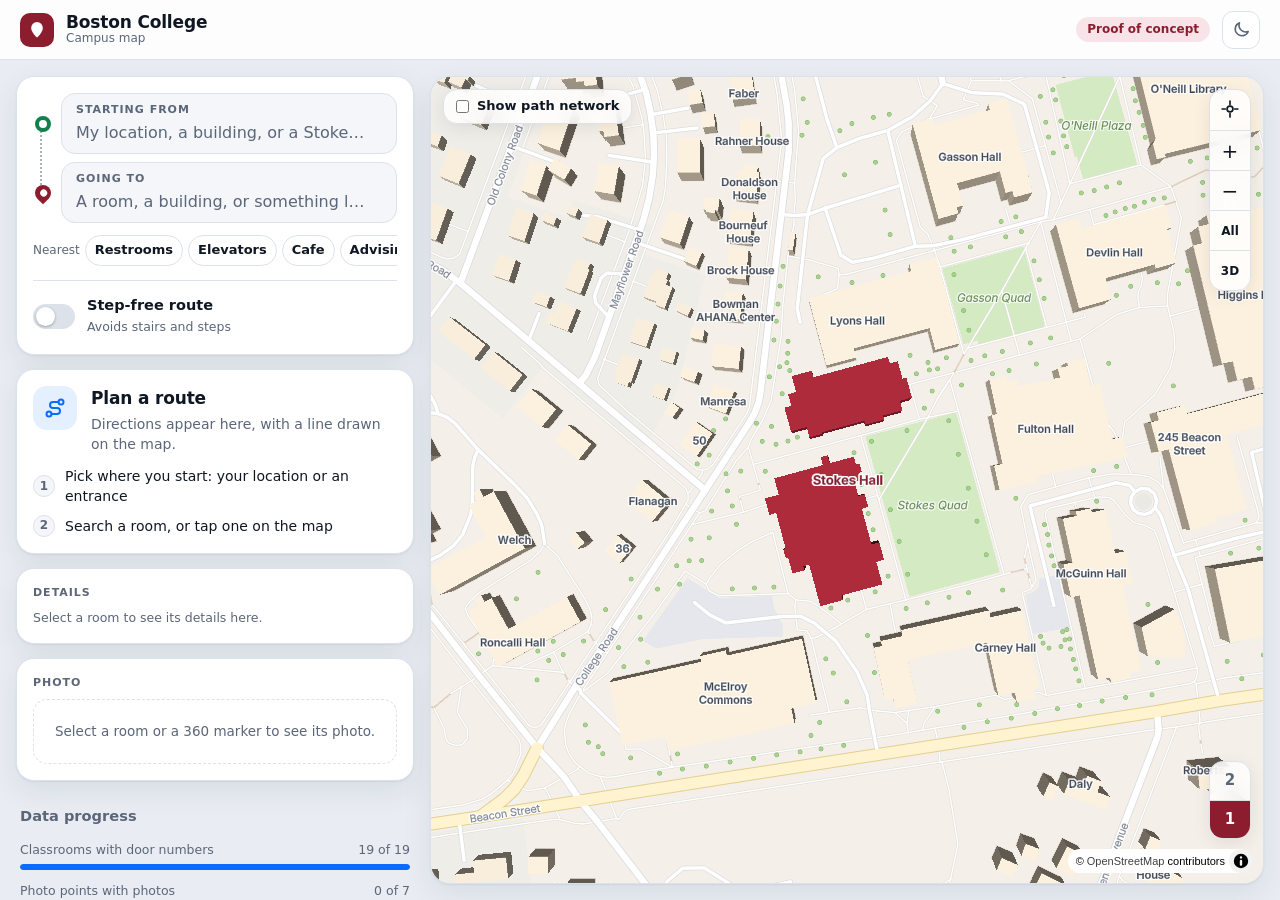
==== commit 202a36bf: "Real Level 1 room numbers for Stokes from the posted fire department plans (23 rooms) Co-Authored-By" ====
--- a/index.html
+++ b/index.html
@@ -438,7 +438,7 @@
   if (graph.problems.length) { console.warn('Path network problems:\n' + graph.problems.join('\n')); }
   var STEP_EDGES = PATHS.edges.filter(function (e) { return e.kind === 'steps' || e.kind === 'stair'; }).length;
 
-  var VERSION = '2026-10-16 m'; // bump when you publish a change, so you can see which copy of the page is running
+  var VERSION = '2026-10-16 n'; // bump when you publish a change, so you can see which copy of the page is running
   var TYPES = {
     classroom: 'Classroom', office: 'Offices', service: 'Service center', it: 'IT suite',
     common: 'Common area', conf: 'Conference room', core: 'Stairs, elevators, restrooms',
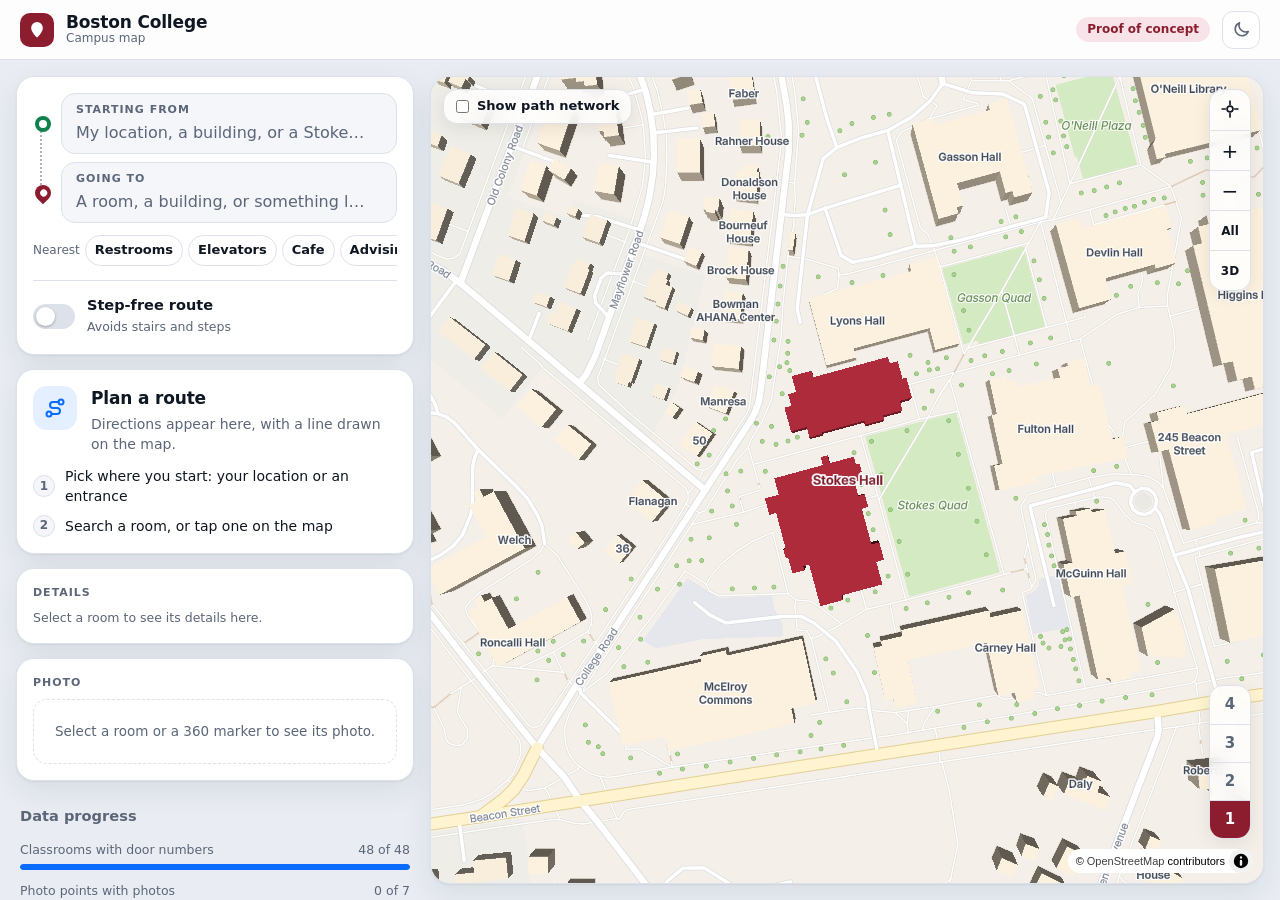
==== commit 11a9c198: "Stokes Levels 2 to 4: rooms, real numbers, hallways, stairs and elevators traced from the posted fir" ====
--- a/index.html
+++ b/index.html
@@ -438,7 +438,7 @@
   if (graph.problems.length) { console.warn('Path network problems:\n' + graph.problems.join('\n')); }
   var STEP_EDGES = PATHS.edges.filter(function (e) { return e.kind === 'steps' || e.kind === 'stair'; }).length;
 
-  var VERSION = '2026-10-16 n'; // bump when you publish a change, so you can see which copy of the page is running
+  var VERSION = '2026-10-16 o'; // bump when you publish a change, so you can see which copy of the page is running
   var TYPES = {
     classroom: 'Classroom', office: 'Offices', service: 'Service center', it: 'IT suite',
     common: 'Common area', conf: 'Conference room', core: 'Stairs, elevators, restrooms',
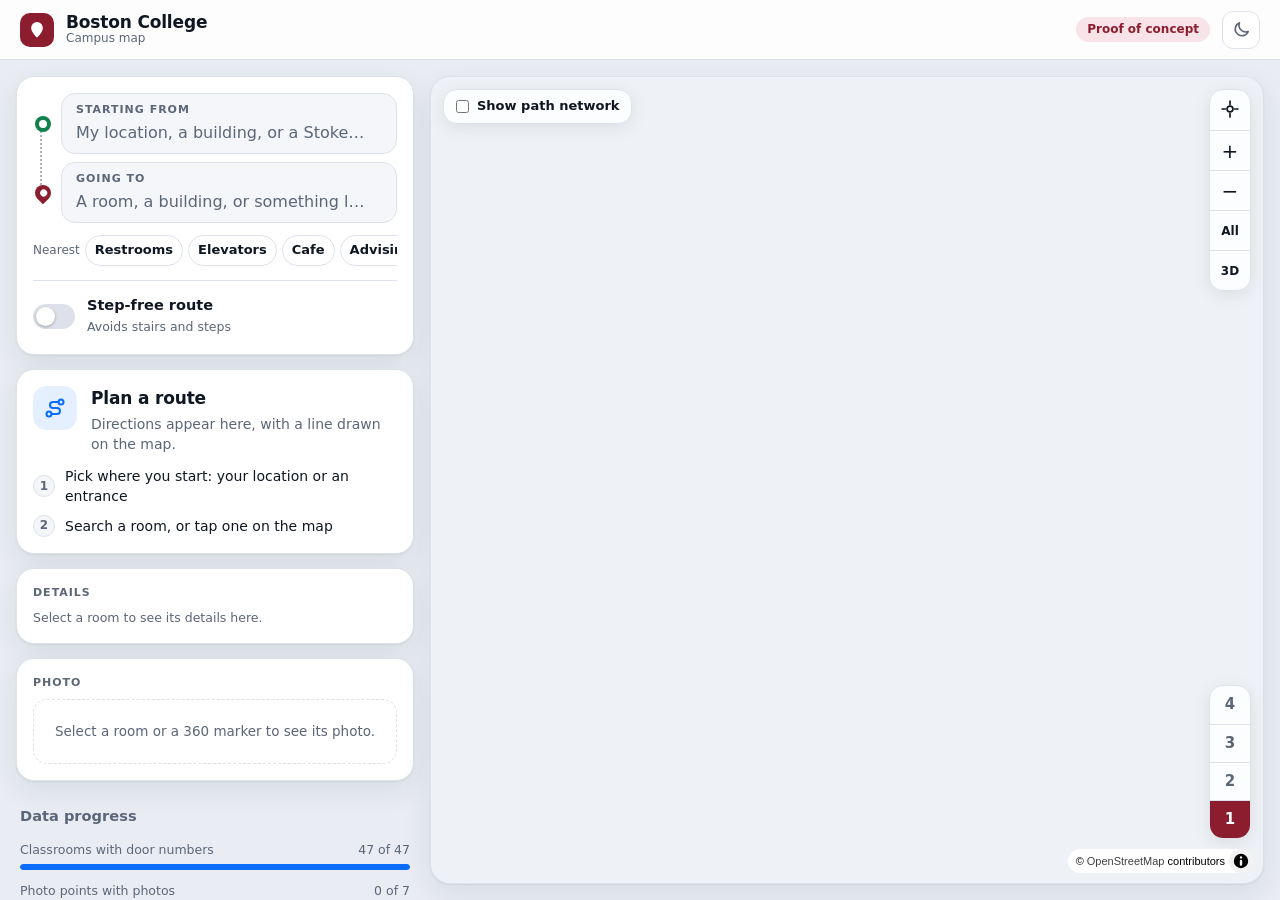
==== commit f496e17f: "Straighten Level 2 and 3 walls and rooms; S290 becomes a Level 2 doorway to outside Co-Authored-By: " ====
--- a/index.html
+++ b/index.html
@@ -438,7 +438,7 @@
   if (graph.problems.length) { console.warn('Path network problems:\n' + graph.problems.join('\n')); }
   var STEP_EDGES = PATHS.edges.filter(function (e) { return e.kind === 'steps' || e.kind === 'stair'; }).length;
 
-  var VERSION = '2026-10-16 o'; // bump when you publish a change, so you can see which copy of the page is running
+  var VERSION = '2026-10-16 p'; // bump when you publish a change, so you can see which copy of the page is running
   var TYPES = {
     classroom: 'Classroom', office: 'Offices', service: 'Service center', it: 'IT suite',
     common: 'Common area', conf: 'Conference room', core: 'Stairs, elevators, restrooms',
@@ -1307,7 +1307,7 @@
     }
     return outNet;
   }
-  function groundEntrances() { return ENTRANCES.filter(function (en) { return lv(en) === LEVELS[0].id; }); }
+  function groundEntrances() { return ENTRANCES.filter(function (en) { return lv(en) === LEVELS[0].id || en.outdoor; }); }
 
   // "Starting from" can be your location, a Stokes door, or a campus building (value "B:" + its OpenStreetMap id).
   function isBuildingFrom(id) { return typeof id === 'string' && id.indexOf('B:') === 0; }
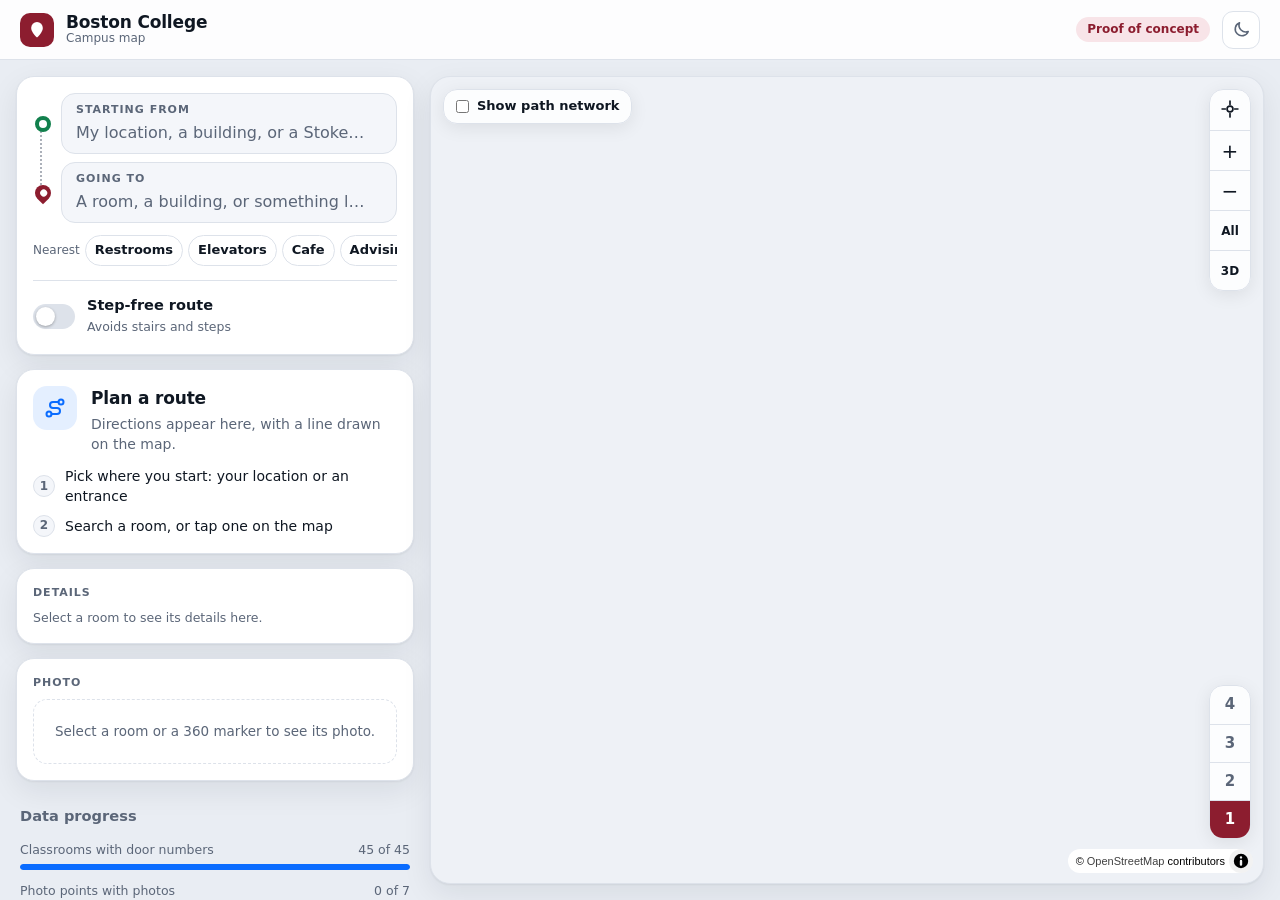
==== commit 07f465c8: "Upper floors: every room a clean rectangle in shared rows, shared walls, doors off corners Co-Author" ====
--- a/index.html
+++ b/index.html
@@ -438,7 +438,7 @@
   if (graph.problems.length) { console.warn('Path network problems:\n' + graph.problems.join('\n')); }
   var STEP_EDGES = PATHS.edges.filter(function (e) { return e.kind === 'steps' || e.kind === 'stair'; }).length;
 
-  var VERSION = '2026-10-16 p'; // bump when you publish a change, so you can see which copy of the page is running
+  var VERSION = '2026-10-16 q'; // bump when you publish a change, so you can see which copy of the page is running
   var TYPES = {
     classroom: 'Classroom', office: 'Offices', service: 'Service center', it: 'IT suite',
     common: 'Common area', conf: 'Conference room', core: 'Stairs, elevators, restrooms',
@@ -726,7 +726,13 @@
 
     // Doors on top of every wall, so a neighbour's wall never covers a door gap.
     LEVELS.forEach(function (L) { doorLayers[L.id] = el('g', { 'class': 'doors', 'aria-hidden': 'true' }, base[L.id]); });
-    ROOMS.forEach(function (r) { (r.doors || []).forEach(function (d) { drawDoor(doorLayers[lv(r)], r.shape, d, 22); }); });
+    // Small offices get a smaller door, so the swing does not take over the room.
+    ROOMS.forEach(function (r) {
+      var xs = (r.shape || []).map(function (p) { return p[0]; }), ys = (r.shape || []).map(function (p) { return p[1]; });
+      var side = xs.length ? Math.min(Math.max.apply(null, xs) - Math.min.apply(null, xs), Math.max.apply(null, ys) - Math.min.apply(null, ys)) : 100;
+      var dw = Math.max(12, Math.min(22, Math.round(side * 0.28)));
+      (r.doors || []).forEach(function (d) { drawDoor(doorLayers[lv(r)], r.shape, d, dw); });
+    });
     // Entrance doorways: a gap in the outside wall of the entrance's own floor.
     ENTRANCES.forEach(function (en) {
       var best = null;
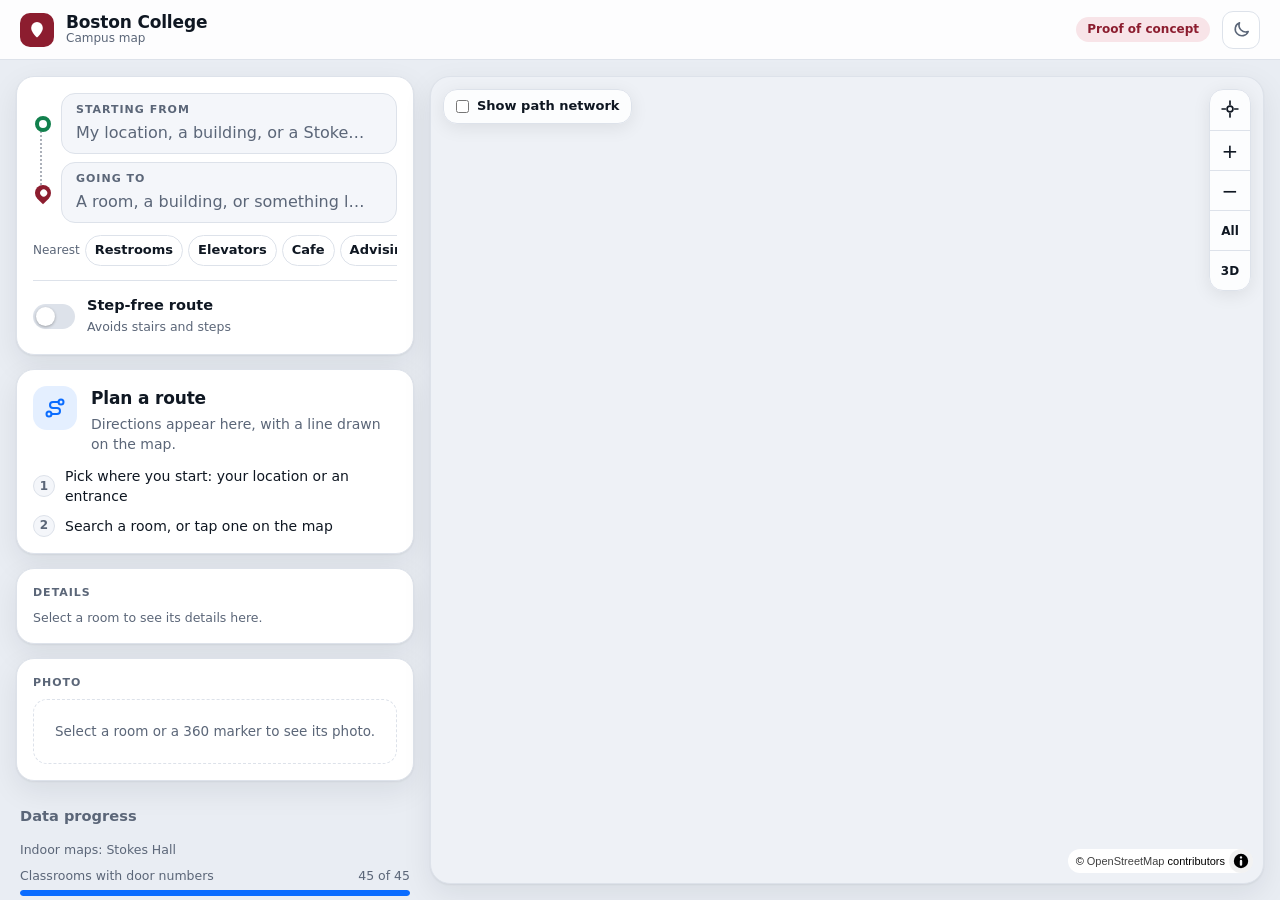
==== commit e3148d26: "Set up for many buildings, schools and a native app Data moves to JSON (schools/<school>/school.json" ====
--- a/index.html
+++ b/index.html
@@ -3,357 +3,13 @@
 <head>
 <meta charset="utf-8">
 <meta name="viewport" content="width=device-width,initial-scale=1,viewport-fit=cover">
-<title>Boston College campus map</title>
+<title>Campus map</title>
 <link rel="icon" href="data:image/svg+xml,%3Csvg xmlns='http://www.w3.org/2000/svg' viewBox='0 0 32 32'%3E%3Crect width='32' height='32' rx='8' fill='%238c1d2f'/%3E%3Cpath d='M16 6a7 7 0 0 0-7 7c0 5 7 13 7 13s7-8 7-13a7 7 0 0 0-7-7z' fill='white'/%3E%3Ccircle cx='16' cy='13' r='2.6' fill='%238c1d2f'/%3E%3C/svg%3E">
 <link rel="stylesheet" href="vendor/maplibre-gl-5.24.0/maplibre-gl.css">
-<style>
-/* The map's label font (Inter, SIL Open Font License). Each name is one weight, as campus/style.js asks for it. */
-@font-face{font-family:"Inter Regular";src:url(vendor/inter-5.3.0/inter-latin-400-normal.woff2) format("woff2");font-weight:400;font-style:normal}
-@font-face{font-family:"Inter SemiBold";src:url(vendor/inter-5.3.0/inter-latin-600-normal.woff2) format("woff2");font-weight:600;font-style:normal}
-@font-face{font-family:"Inter Bold";src:url(vendor/inter-5.3.0/inter-latin-700-normal.woff2) format("woff2");font-weight:700;font-style:normal}
-@font-face{font-family:"Inter Italic";src:url(vendor/inter-5.3.0/inter-latin-400-italic.woff2) format("woff2");font-weight:400;font-style:italic}
-</style>
-<style>
-:root{
-  --font:ui-sans-serif,system-ui,-apple-system,"Segoe UI",Roboto,"Helvetica Neue",Arial,sans-serif;
-  --bg:#e9edf3;--surface:#ffffff;--surface2:#f4f6fa;--fg:#0f1722;--muted:#5b6678;--line:#dde2ea;
-  --accent:#8c1d2f;--accent-soft:#f8e4e8;
-  --route:#0a6cff;--route-soft:#e4efff;
-  --ok:#12804d;--ok-soft:#dff4e8;--warn:#9a5a06;--warn-soft:#fcefd2;
-  --map:#eef1f6;--grid:#cfd6e1;--floor:#ffffff;--wall:#2c3542;--fix:#eceff3;--label-halo:rgba(255,255,255,.85);
-  --c-classroom:#f7ddd7;--c-office:#faefc6;--c-service:#fadbb8;--c-it:#e7e7c4;
-  --c-common:#e3eff9;--c-core:#e9ecf1;--c-conf:#f4dde9;--c-connector:#e6e9ee;
-  --shadow:0 1px 2px rgba(16,24,40,.06),0 10px 30px rgba(16,24,40,.08);
-  color-scheme:light;
-}
-@media (prefers-color-scheme:dark){
-  :root:not([data-theme=light]){
-    --bg:#070a0f;--surface:#111821;--surface2:#18212c;--fg:#e8edf5;--muted:#95a2b5;--line:#243040;
-    --accent:#f08a9b;--accent-soft:#3a1d26;
-    --route:#4db3ff;--route-soft:#12293f;
-    --ok:#5fd39b;--ok-soft:#10301f;--warn:#f2b55d;--warn-soft:#352610;
-    --map:#080c12;--grid:#18202c;--floor:#121a24;--wall:#8fa3bd;--fix:#19222e;--label-halo:rgba(18,26,36,.85);
-    --c-classroom:#4d2931;--c-office:#4b4421;--c-service:#58391d;--c-it:#40432a;
-    --c-common:#1f3b54;--c-core:#27303b;--c-conf:#4b2b40;--c-connector:#1b222c;
-    --shadow:0 1px 2px rgba(0,0,0,.4),0 10px 30px rgba(0,0,0,.35);
-    color-scheme:dark;
-  }
-}
-:root[data-theme=dark]{
-  --bg:#070a0f;--surface:#111821;--surface2:#18212c;--fg:#e8edf5;--muted:#95a2b5;--line:#243040;
-  --accent:#f08a9b;--accent-soft:#3a1d26;
-  --route:#4db3ff;--route-soft:#12293f;
-  --ok:#5fd39b;--ok-soft:#10301f;--warn:#f2b55d;--warn-soft:#352610;
-  --map:#080c12;--grid:#18202c;--floor:#121a24;--wall:#8fa3bd;--fix:#19222e;--label-halo:rgba(18,26,36,.85);
-  --c-classroom:#4d2931;--c-office:#4b4421;--c-service:#58391d;--c-it:#40432a;
-  --c-common:#1f3b54;--c-core:#27303b;--c-conf:#4b2b40;--c-connector:#1b222c;
-  --shadow:0 1px 2px rgba(0,0,0,.4),0 10px 30px rgba(0,0,0,.35);
-  color-scheme:dark;
-}
-*{box-sizing:border-box}
-html{-webkit-text-size-adjust:100%}
-body{margin:0;background:var(--bg);color:var(--fg);font:15px/1.45 var(--font);-webkit-font-smoothing:antialiased}
-button,input,select{font:inherit;color:inherit}
-button{cursor:pointer}
-:focus-visible{outline:2px solid var(--route);outline-offset:2px}
-.sr-only{position:absolute;width:1px;height:1px;overflow:hidden;clip:rect(0,0,0,0);white-space:nowrap}
-.ico{display:inline-grid;place-items:center;flex:none}
-.ico svg{width:100%;height:100%;fill:none;stroke:currentColor;stroke-width:2;stroke-linecap:round;stroke-linejoin:round}
-
-/* ---------- Layout ---------- */
-.topbar{position:sticky;top:0;z-index:20;display:flex;align-items:center;gap:12px;height:60px;padding:0 20px;background:color-mix(in srgb,var(--surface) 88%,transparent);backdrop-filter:blur(12px);-webkit-backdrop-filter:blur(12px);border-bottom:1px solid var(--line)}
-.logo{width:34px;height:34px;border-radius:10px;background:var(--accent);color:#fff;display:grid;place-items:center}
-.logo .ico{width:20px;height:20px}
-.logo svg{fill:#fff;stroke:none}
-.brand{display:flex;flex-direction:column;line-height:1.15;min-width:0}
-.brand b{font-size:17px;letter-spacing:-.01em}
-.brand span{font-size:12px;color:var(--muted)}
-.pill{font-size:12px;font-weight:600;padding:3px 10px;border-radius:99px;background:var(--surface2);border:1px solid var(--line);color:var(--muted);white-space:nowrap}
-.pill.hot{background:var(--accent-soft);border-color:transparent;color:var(--accent)}
-.spacer{flex:1}
-.iconbtn{width:38px;height:38px;border-radius:11px;border:1px solid var(--line);background:var(--surface);display:grid;place-items:center;color:var(--muted)}
-.iconbtn:hover{color:var(--fg);border-color:var(--muted)}
-.iconbtn .ico{width:19px;height:19px}
-
-.layout{display:grid;grid-template-columns:minmax(360px,430px) 1fr;height:calc(100vh - 60px);height:calc(100dvh - 60px)}
-.side{overflow-y:auto;padding:16px;display:flex;flex-direction:column;gap:14px}
-.stage{position:relative;padding:16px 16px 16px 0;min-height:0}
-.card{background:var(--surface);border:1px solid var(--line);border-radius:18px;padding:16px;box-shadow:var(--shadow)}
-.card h2{margin:0;font-size:17px;letter-spacing:-.01em}
-.card h3{margin:0 0 8px;font-size:11px;font-weight:700;letter-spacing:.09em;text-transform:uppercase;color:var(--muted)}
-
-@media (max-width:899px){
-  .layout{display:flex;flex-direction:column;height:auto;padding:12px;gap:12px}
-  .side{display:contents}
-  #planner{order:1}.stage{order:2}#routecard{order:3}#detail{order:4}#photo{order:5}#foot{order:6}
-  .stage{padding:0;height:46vh;height:46svh;min-height:300px;max-height:480px}
-  .topbar{padding:0 14px}
-  .hide-sm{display:none}
-}
-
-/* ---------- Planner ---------- */
-.fields{position:relative;display:grid;gap:8px;padding-left:28px}
-.fields::before{content:"";position:absolute;left:7px;top:30px;bottom:30px;border-left:2px dotted var(--muted);opacity:.5}
-.field{position:relative;background:var(--surface2);border:1px solid var(--line);border-radius:14px;padding:8px 14px 9px;transition:border-color .15s,box-shadow .15s}
-.field:focus-within{border-color:var(--accent);box-shadow:0 0 0 4px var(--accent-soft)}
-.field.need{border-color:var(--route);box-shadow:0 0 0 4px var(--route-soft)}
-.field label{display:block;font-size:11px;font-weight:700;letter-spacing:.09em;text-transform:uppercase;color:var(--muted)}
-.field select,.field input{display:block;width:100%;border:0;background:transparent;outline:none;font-size:16px;font-weight:550;padding:3px 0 0;appearance:none;-webkit-appearance:none;text-overflow:ellipsis}
-.field input::placeholder{color:var(--muted);font-weight:400}
-.field .chev{position:absolute;right:12px;bottom:12px;width:16px;height:16px;color:var(--muted);pointer-events:none}
-.pin{position:absolute;left:-27px;top:50%;margin-top:-8px;width:16px;height:16px}
-.pin.from{border-radius:50%;border:4px solid var(--ok);background:var(--surface)}
-.pin.to{background:var(--accent);border-radius:50% 50% 50% 0;transform:rotate(-45deg)}
-.pin.to::after{content:"";position:absolute;inset:4.5px;border-radius:50%;background:var(--surface)}
-
-.results{display:flex;flex-direction:column;gap:2px;margin-top:10px}
-.results:empty{display:none}
-.res{display:flex;align-items:center;gap:10px;width:100%;text-align:left;background:transparent;border:1px solid transparent;border-radius:12px;padding:8px 10px}
-.res:hover,.res.active{background:var(--surface2);border-color:var(--line)}
-.res .sw{width:28px;height:28px;border-radius:9px;flex:none;border:1px solid color-mix(in srgb,var(--fg) 14%,transparent)}
-.res .t{flex:1;min-width:0}
-.res .t b{display:block;font-weight:600;white-space:nowrap;overflow:hidden;text-overflow:ellipsis}
-.res .t small{color:var(--muted);font-size:12.5px}
-.res kbd{font:600 11px var(--font);color:var(--muted);border:1px solid var(--line);border-radius:6px;padding:1px 6px;display:none}
-.res.active kbd{display:block}
-.noneline{color:var(--muted);font-size:14px;padding:6px 4px}
-.quick{display:flex;flex-wrap:nowrap;align-items:center;gap:5px;margin-top:12px;overflow-x:auto;scrollbar-width:none}
-.quick::-webkit-scrollbar{display:none}
-.quick span{font-size:12px;color:var(--muted);flex:none}
-.chip{flex:none;white-space:nowrap;border:1px solid var(--line);background:var(--surface);border-radius:99px;padding:5px 9px;font-size:13px;font-weight:550}
-.chip:hover{border-color:var(--muted);background:var(--surface2)}
-.switch{display:flex;align-items:center;gap:12px;margin-top:14px;padding-top:14px;border-top:1px solid var(--line);cursor:pointer;position:relative}
-.switch input{position:absolute;opacity:0;width:1px;height:1px}
-.switch .track{flex:none;width:42px;height:25px;border-radius:99px;background:var(--line);position:relative;transition:background .2s}
-.switch .track::after{content:"";position:absolute;left:3px;top:3px;width:19px;height:19px;border-radius:50%;background:#fff;box-shadow:0 1px 3px rgba(0,0,0,.3);transition:transform .2s}
-.switch input:checked + .track{background:var(--route)}
-.switch input:checked + .track::after{transform:translateX(17px)}
-.switch input:focus-visible + .track{outline:2px solid var(--route);outline-offset:2px}
-.switch .lbl b{display:block;font-weight:600;font-size:14.5px}
-.switch .lbl small{color:var(--muted);font-size:12.5px}
-
-/* ---------- Route card ---------- */
-.empty{display:flex;gap:14px;align-items:flex-start}
-.empty .bigico{width:44px;height:44px;border-radius:14px;background:var(--route-soft);color:var(--route);display:grid;place-items:center;flex:none}
-.empty .bigico .ico{width:24px;height:24px}
-.empty p{margin:3px 0 0;color:var(--muted);font-size:14px}
-.hintlist{margin:12px 0 0;padding:0;list-style:none;display:grid;gap:8px}
-.hintlist li{display:flex;gap:10px;align-items:center;font-size:14px}
-.hintlist i{font-style:normal;width:22px;height:22px;border-radius:50%;background:var(--surface2);border:1px solid var(--line);display:grid;place-items:center;font-size:12px;font-weight:700;color:var(--muted);flex:none}
-.sum{display:flex;align-items:flex-end;gap:14px;flex-wrap:wrap}
-.sum .big{font-size:38px;line-height:1;font-weight:700;letter-spacing:-.03em;font-variant-numeric:tabular-nums}
-.sum .big small{font-size:16px;font-weight:600;color:var(--muted);letter-spacing:0;margin-left:3px}
-.sum .dist{color:var(--muted);font-size:15px;padding-bottom:3px;font-variant-numeric:tabular-nums}
-.badges{display:flex;flex-wrap:wrap;gap:6px;margin:12px 0 4px}
-.badge{display:inline-flex;align-items:center;gap:6px;font-size:12.5px;font-weight:600;padding:3px 10px;border-radius:99px;background:var(--surface2);border:1px solid var(--line);color:var(--muted)}
-.badge.ok{background:var(--ok-soft);color:var(--ok);border-color:transparent}
-.badge.warn{background:var(--warn-soft);color:var(--warn);border-color:transparent}
-.badge.info{background:var(--route-soft);color:var(--route);border-color:transparent}
-.steps{list-style:none;margin:14px 0 0;padding:0}
-.step{display:grid;grid-template-columns:34px 1fr auto;gap:12px;position:relative;padding-bottom:14px}
-.step:last-child{padding-bottom:0}
-.step .ico{width:34px;height:34px;border-radius:50%;background:var(--surface2);border:1px solid var(--line);color:var(--fg);padding:7px;position:relative;z-index:1}
-.step:not(:last-child)::before{content:"";position:absolute;left:16px;top:34px;bottom:0;width:2px;background:var(--line)}
-.step.start .ico{background:var(--ok-soft);color:var(--ok);border-color:transparent}
-.step.arrive .ico{background:var(--accent);color:#fff;border-color:transparent}
-.step .txt{padding-top:6px;font-weight:550;min-width:0}
-.step .tag{display:inline-block;margin-left:8px;font-size:11px;font-weight:700;letter-spacing:.04em;text-transform:uppercase;padding:1px 7px;border-radius:99px;background:var(--route-soft);color:var(--route);vertical-align:2px}
-.step .ft{padding-top:7px;color:var(--muted);font-size:13px;font-variant-numeric:tabular-nums;white-space:nowrap}
-.actions{display:flex;gap:8px;margin-top:16px;flex-wrap:wrap}
-.btn{display:inline-flex;align-items:center;gap:8px;border:1px solid var(--line);background:var(--surface);border-radius:11px;padding:8px 13px;font-size:14px;font-weight:600}
-.btn:hover{border-color:var(--muted);background:var(--surface2)}
-.btn .ico{width:16px;height:16px}
-.fine{margin:12px 0 0;color:var(--muted);font-size:12.5px;line-height:1.45}
-.callout{margin-top:12px;border-radius:12px;padding:10px 12px;font-size:13.5px;background:var(--warn-soft);color:var(--warn)}
-
-/* ---------- Details ---------- */
-.dhead{display:flex;gap:12px;align-items:center;margin-bottom:12px}
-.dhead .sw{width:40px;height:40px;border-radius:12px;border:1px solid color-mix(in srgb,var(--fg) 14%,transparent);flex:none}
-.dhead small{display:block;color:var(--muted);font-size:12.5px}
-dl{margin:0;display:grid;grid-template-columns:auto 1fr;gap:8px 16px;font-size:14px}
-dt{color:var(--muted)}
-dd{margin:0}
-dd.none{color:var(--muted)}
-.photo .ph{border:1.5px dashed var(--line);border-radius:14px;padding:22px 14px;text-align:center;color:var(--muted);font-size:13.5px}
-.photo img{max-width:100%;border-radius:14px;display:block}
-.meter{height:6px;border-radius:99px;background:var(--line);overflow:hidden;margin:5px 0 12px}
-.meter i{display:block;height:100%;background:var(--route);border-radius:99px}
-#foot{padding:4px 4px 18px;color:var(--muted);font-size:12.5px}
-#foot .row{display:flex;justify-content:space-between}
-
-/* ---------- Map ---------- */
-.mapwrap{position:relative;height:100%;border-radius:20px;overflow:hidden;background:var(--map);border:1px solid var(--line);box-shadow:var(--shadow)}
-#world{position:absolute;inset:0}
-/* The floor plan: drawn at 1 px per plan unit, then moved onto the map with a CSS transform. */
-#map{position:absolute;left:0;top:0;transform-origin:0 0;overflow:visible;pointer-events:none;user-select:none;-webkit-user-select:none}
-#map .room,#map .spot,#map .entrance{pointer-events:visiblePainted}
-#map:not(.labels) .rlabel,#map:not(.labels) .spot,#map:not(.labels) .wing{display:none}
-#map.z-in .wing{display:none}
-/* Labels undo the building's turn so they always read upright. */
-#map .rlabel,#map .fixl,#map .wing{transform-box:fill-box;transform-origin:center;transform:rotate(var(--rot,0deg))}
-.you-dot-el{width:18px;height:18px;border-radius:50%;background:#0a6cff;border:3px solid #fff;box-shadow:0 1px 4px rgba(0,0,0,.45)}
-.you-dot-el::after{content:"";position:absolute;inset:-3px;border-radius:50%;background:#0a6cff;opacity:.35;animation:ping2 2s ease-out infinite;z-index:-1}
-@media (prefers-reduced-motion:reduce){.you-dot-el::after{animation:none;display:none}}
-.maplibregl-ctrl-attrib{font-size:11px}
-.maplibregl-ctrl-bottom-right{z-index:3}
-#map:active{cursor:grabbing}
-.glass{background:color-mix(in srgb,var(--surface) 82%,transparent);backdrop-filter:blur(10px);-webkit-backdrop-filter:blur(10px);border:1px solid var(--line);border-radius:14px;box-shadow:0 4px 18px rgba(0,0,0,.08)}
-.zoom{position:absolute;top:12px;right:12px;display:flex;flex-direction:column;overflow:hidden}
-.zoom button{width:40px;height:40px;border:0;background:transparent;font-size:20px;line-height:1;color:var(--fg)}
-.zoom button + button{border-top:1px solid var(--line)}
-.zoom button:hover{background:var(--surface2)}
-.zoom .all{font-size:12px;font-weight:700}
-.maptools{position:absolute;top:12px;left:12px;display:flex;gap:8px;flex-wrap:wrap;max-width:calc(100% - 76px)}
-.maptools label{display:flex;align-items:center;gap:8px;padding:7px 12px;font-size:13px;font-weight:600;cursor:pointer}
-.maptools input{accent-color:var(--route);margin:0}
-.netkey{display:none;align-items:center;gap:12px;padding:7px 12px;font-size:12.5px;color:var(--muted)}
-.netkey.on{display:flex}
-.netkey i{display:inline-block;width:20px;height:0;border-top:3px solid var(--muted);vertical-align:middle;margin-right:6px}
-.netkey i.g{border-top:3px dashed #e28a1c}
-.zoom button .ico{width:20px;height:20px}
-.zoom #locate[aria-pressed=true],.zoom #tilt[aria-pressed=true]{background:var(--route);color:#fff}
-.zoom #tilt:disabled{opacity:.35;pointer-events:none}
-#from[hidden]{display:none!important}
-#fromresults:empty{display:none}
-#fromresults{margin:-4px 0 4px}
-.floors{position:absolute;bottom:44px;right:12px;display:flex;flex-direction:column;overflow:hidden}
-.floors button{width:40px;height:38px;border:0;background:transparent;font-size:15px;font-weight:800;color:var(--muted)}
-.floors button + button{border-top:1px solid var(--line)}
-.floors button:hover{background:var(--surface2);color:var(--fg)}
-.floors button[aria-pressed=true]{background:var(--accent);color:#fff}
-.levelbar{position:absolute;left:50%;transform:translateX(-50%);bottom:70px;max-width:calc(100% - 24px);display:flex;flex-wrap:wrap;align-items:center;justify-content:center;gap:6px;padding:8px 10px;font-size:13px}
-.levelbar .lbl{color:var(--muted);font-weight:600}
-.levelbar .arrow{color:var(--muted)}
-.levelbar button{border:1px solid var(--line);background:var(--surface);border-radius:99px;padding:4px 12px;font-size:13px;font-weight:700}
-.levelbar button[aria-pressed=true]{background:var(--route);border-color:var(--route);color:#fff}
-.levelbar .blanknote{flex-basis:100%;text-align:center;color:var(--warn);font-weight:600;font-size:12.5px;max-width:520px}
-.levelbar .short{display:none}
-@media (max-width:899px){.floors{left:12px;right:auto;bottom:60px;flex-direction:row}.floors button{width:38px;height:36px}.floors button + button{border-top:0;border-left:1px solid var(--line)}.levelbar{bottom:104px;width:calc(100% - 24px);padding:6px 8px}.levelbar .blanknote{font-size:11.5px}.levelbar .long{display:none}.levelbar .short{display:inline}}
-.golevel{display:inline-block;margin-left:8px;border:1px solid var(--route);color:var(--route);background:transparent;border-radius:99px;padding:1px 9px;font-size:12px;font-weight:700;vertical-align:1px}
-.golevel:hover{background:var(--route-soft)}
-.step.level .ico{background:var(--route-soft);color:var(--route);border-color:transparent}
-.legend{position:absolute;left:12px;bottom:12px;right:190px;display:flex;flex-wrap:wrap;gap:6px;padding:8px}
-.legend button{display:flex;align-items:center;gap:7px;border:1px solid transparent;background:transparent;border-radius:99px;padding:4px 10px 4px 6px;font-size:12.5px;font-weight:550}
-.legend button:hover{background:var(--surface2)}
-.legend button[aria-pressed=false]{opacity:.45;text-decoration:line-through}
-.legend .sw{width:14px;height:14px;border-radius:5px;border:1px solid color-mix(in srgb,var(--fg) 20%,transparent)}
-@media (max-width:899px){
-  .legend{right:48px;left:12px;flex-wrap:nowrap;overflow-x:auto;scrollbar-width:none}
-  .legend button{white-space:nowrap}
-}
-
-/* SVG layers. Sizes are in map units (brochure pixels); --u is map units per screen pixel. */
-.bgrid{fill:url(#dots)}
-.dot{fill:var(--grid)}
-.bwall{fill:var(--floor);stroke:var(--wall);stroke-width:12;stroke-linejoin:miter;filter:url(#lift)}
-.pier{fill:var(--wall)}
-.pillar{fill:var(--wall)}
-.wing{font-size:30px;font-weight:800;letter-spacing:.3em;fill:var(--muted);opacity:.75;pointer-events:none}
-.fix{fill:var(--fix);stroke:var(--wall);stroke-width:3}
-.fixl{font-size:13px;font-weight:700;letter-spacing:.06em;text-transform:uppercase;fill:var(--muted);visibility:hidden;pointer-events:none}
-.z-in .fixl{visibility:visible}
-.room{cursor:pointer;transition:opacity .2s}
-.room .shape{stroke:var(--wall);stroke-width:3;stroke-linejoin:miter;transition:stroke .15s,stroke-width .15s}
-.room .part{stroke:var(--wall);stroke-width:2;opacity:.75}
-.furn{pointer-events:none;opacity:.42}
-.furn .row{fill:none;stroke:var(--fg);stroke-width:4.5;stroke-linecap:round}
-.furn .board{stroke:var(--fg);stroke-width:4;stroke-linecap:round}
-.furn .lectern{fill:var(--fg)}
-.furn .table{fill:none;stroke:var(--fg);stroke-width:4}
-.furn .tread{stroke:var(--fg);stroke-width:1.6}
-.furn .stair-arrow{stroke:var(--fg);stroke-width:2.5}
-.arrowhead{fill:var(--fg);opacity:.6}
-.furn .car{fill:none;stroke:var(--fg);stroke-width:2}
-.wc{fill:var(--fg);opacity:.45;pointer-events:none}
-.rlabel{font-size:clamp(11px,calc(var(--u,1) * 11.5px),30px);font-weight:700;fill:var(--fg);pointer-events:none;letter-spacing:.01em;paint-order:stroke;stroke:var(--label-halo);stroke-width:calc(var(--u,1) * 3.5px);stroke-linejoin:round}
-.rlabel.tiny{visibility:hidden}
-.z-in .rlabel.tiny,.room.sel .rlabel.tiny{visibility:visible}
-.room:hover .shape{stroke:var(--route);stroke-width:5}
-.room:focus{outline:none}
-.room:focus-visible .shape{stroke:var(--route);stroke-width:6}
-.t-classroom .shape{fill:var(--c-classroom)}
-.t-office .shape{fill:var(--c-office)}
-.t-service .shape{fill:var(--c-service)}
-.t-it .shape{fill:var(--c-it)}
-.t-common .shape{fill:var(--c-common)}
-.t-core .shape{fill:var(--c-core)}
-.t-conf .shape{fill:var(--c-conf)}
-.t-connector .shape{fill:var(--c-connector);stroke-dasharray:14 8;stroke-width:2.5}
-.room.fade{opacity:.5}
-.room.dim{opacity:.12}
-.room.match .shape{stroke:var(--accent);stroke-width:6}
-.room.sel .shape{stroke:var(--accent);stroke-width:8;filter:drop-shadow(0 0 14px var(--accent));animation:glow 1.8s ease-in-out infinite}
-.room.sel .furn{opacity:.6}
-@keyframes glow{50%{stroke-opacity:.45}}
-.doors{pointer-events:none}
-.bwall.guess{stroke-dasharray:26 14;stroke-opacity:.5}
-.lvchg rect{fill:var(--route);stroke:var(--surface);stroke-width:2}
-.lvchg text{font-size:12px;font-weight:800;fill:#fff}
-.lvchg path{fill:none;stroke:#fff;stroke-width:2;stroke-linecap:round;stroke-linejoin:round}
-.lvchg circle{fill:var(--route);stroke:var(--surface);stroke-width:2.5}
-.net-link{fill:none;stroke:var(--route);stroke-width:calc(var(--u,1) * 2.5)}
-.door-gap{stroke:var(--floor);stroke-width:7}
-.door-leaf{stroke:var(--wall);stroke-width:2.5}
-.door-arc{fill:none;stroke:var(--wall);stroke-width:1.5;stroke-dasharray:4 3;opacity:.8}
-.entry-gap{stroke:var(--floor);stroke-width:16}
-
-.mk{transform:rotate(var(--rot,0deg)) scale(var(--u,1))}
-.spot{cursor:pointer}
-.spot circle{fill:var(--surface);stroke:var(--accent);stroke-width:1.5}
-.spot text{font-size:7.5px;font-weight:800;fill:var(--accent);pointer-events:none}
-.spot.sel circle{stroke-width:3}
-.spot:focus{outline:none}
-.spot:focus-visible circle{stroke:var(--route);stroke-width:3}
-
-.entrance{cursor:pointer}
-.entrance .edot{fill:var(--ok);stroke:var(--surface);stroke-width:2.5}
-.entrance .eico{fill:none;stroke:#fff;stroke-width:2.2;stroke-linecap:round;stroke-linejoin:round;pointer-events:none}
-.entrance .ering{fill:none;stroke:var(--ok);stroke-width:2;opacity:0;transform-box:fill-box;transform-origin:center}
-.entrance .etag{visibility:hidden;pointer-events:none}
-.entrance .etag rect{fill:var(--ok);}
-.entrance .etag text{font-size:10.5px;font-weight:700;fill:#fff}
-.z-in .entrance .etag,.entrance:hover .etag,.entrance:focus-visible .etag,.entrance.on .etag{visibility:visible}
-.entrance.on .edot{stroke:var(--fg);stroke-width:3}
-.entrance.on .ering{opacity:1;animation:ping 2s ease-out infinite}
-.entrance:focus{outline:none}
-.entrance:focus-visible .edot{stroke:var(--route)}
-@keyframes ping{0%{transform:scale(.8);opacity:.9}100%{transform:scale(2.1);opacity:0}}
-
-.route-casing{fill:none;stroke:var(--map);stroke-width:calc(var(--u,1) * 10);stroke-linecap:round;stroke-linejoin:round;opacity:.9}
-.route-line{fill:none;stroke:var(--route);stroke-width:calc(var(--u,1) * 5);stroke-linecap:round;stroke-linejoin:round;stroke-dasharray:1;stroke-dashoffset:1;animation:draw 1s cubic-bezier(.3,.7,.2,1) forwards;filter:drop-shadow(0 0 5px color-mix(in srgb,var(--route) 60%,transparent))}
-.route-flow{fill:none;stroke:#fff;stroke-opacity:.8;stroke-width:calc(var(--u,1) * 1.8);stroke-linecap:round;stroke-linejoin:round;stroke-dasharray:calc(var(--u,1) * 1) calc(var(--u,1) * 13);opacity:0;animation:fadein .3s 1s forwards,flow 1.1s 1s linear infinite}
-@keyframes draw{to{stroke-dashoffset:0}}
-@keyframes fadein{to{opacity:1}}
-@keyframes flow{to{stroke-dashoffset:calc(var(--u,1) * -14)}}
-.route-end-ring{fill:var(--route);opacity:.3;transform-box:fill-box;transform-origin:center;animation:ping2 2s ease-out infinite}
-.route-end{fill:var(--route);stroke:#fff;stroke-width:3}
-.route-end-dot{fill:#fff}
-@keyframes ping2{0%{transform:scale(.7);opacity:.5}100%{transform:scale(2.4);opacity:0}}
-@media (prefers-reduced-motion:reduce){
-  .route-line{animation:none;stroke-dashoffset:0}
-  .route-flow,.route-end-ring,.entrance.on .ering,.room.sel rect{animation:none}
-  .route-flow{display:none}
-}
-.net-edge{stroke:var(--muted);stroke-width:calc(var(--u,1) * 2.5);fill:none;stroke-linecap:round}
-.net-edge.guess{stroke:#e28a1c;stroke-dasharray:calc(var(--u,1) * 7) calc(var(--u,1) * 5)}
-.net-node{fill:var(--muted)}
-.net-node.guess{fill:#e28a1c}
-.net-attach{stroke:var(--muted);stroke-width:calc(var(--u,1) * 1.2);stroke-dasharray:calc(var(--u,1) * 2) calc(var(--u,1) * 2)}
-.net-door{fill:var(--surface);stroke:var(--muted);stroke-width:calc(var(--u,1) * 1.5)}
-#layer-net,#layer-route,#layer-you{pointer-events:none}
-
-/* Blue dot: the ring is the real GPS error in map units, the dot stays the same size on screen. */
-.you-acc{fill:var(--route);fill-opacity:.14;stroke:var(--route);stroke-opacity:.4;stroke-width:calc(var(--u,1) * 1.2)}
-.you-ring{fill:var(--route);opacity:.3;transform-box:fill-box;transform-origin:center;animation:ping2 2s ease-out infinite}
-.you-dot{fill:var(--route);stroke:#fff;stroke-width:3;filter:drop-shadow(0 1px 3px rgba(0,0,0,.4))}
-@media (prefers-reduced-motion:reduce){.you-ring{animation:none;display:none}}
-.locbar{display:flex;align-items:center;gap:8px 10px;flex-wrap:wrap;margin-top:12px;padding:10px 12px;border-radius:12px;background:var(--route-soft);font-size:13.5px}
-.locbar[hidden]{display:none}
-.locbar.warn{background:var(--warn-soft);color:var(--warn)}
-.locbar .msg{flex:1 1 200px}
-.locbar .btn{padding:4px 11px;font-size:13px}
-</style>
+<link rel="stylesheet" href="web/app.css">
 </head>
+<!-- The page is only the screen. The data (schools/), the shared code (core/) and the web app (web/app.js) are separate,
+     so another school or a native app reuses them. See HANDOFF.md. -->
 <body>
 
 <header class="topbar">
@@ -372,8 +28,7 @@
         <div class="field" id="fromfield">
           <span class="pin from"></span>
           <label for="fromq">Starting from</label>
-          <input id="fromq" type="search" placeholder="My location, a building, or a Stokes door" autocomplete="off" spellcheck="false" enterkeyhint="search" role="combobox" aria-expanded="false" aria-controls="fromresults">
-          <select id="from" hidden aria-hidden="true" tabindex="-1"><option value="">Choose where you start</option></select>
+          <input id="fromq" type="search" placeholder="My location, a building, or a door" autocomplete="off" spellcheck="false" enterkeyhint="search" role="combobox" aria-expanded="false" aria-controls="fromresults">
         </div>
         <div class="results" id="fromresults" role="listbox" aria-label="Places to start from"></div>
         <div class="field">
@@ -400,8 +55,7 @@
 
   <main class="stage">
     <div class="mapwrap">
-      <div id="world"></div>
-      <svg id="map" role="group" aria-label="Floor plan of Stokes Hall, placed on the campus map"></svg>
+      <div id="world" role="application" aria-label="Campus map with indoor floor plans"></div>
       <div class="maptools">
         <label class="glass"><input type="checkbox" id="shownet"> Show path network</label>
         <div class="glass netkey" id="netkey"><span><i></i>Traced</span><span><i class="g"></i>Guessed</span></div>
@@ -410,7 +64,7 @@
         <button id="locate" type="button" aria-pressed="false" aria-label="Show my location" title="Show my location"><span class="ico" id="locico"></span></button>
         <button id="zin" aria-label="Zoom in">+</button>
         <button id="zout" aria-label="Zoom out">&minus;</button>
-        <button id="zreset" class="all" aria-label="Show the whole building" title="Show the whole building">All</button>
+        <button id="zreset" class="all" aria-label="Show the whole building" title="Show the whole building (or every mapped building)">All</button>
         <button id="tilt" class="all" type="button" aria-pressed="false" aria-label="Tilt the map to see buildings in 3D" title="Tilt the map to see buildings in 3D">3D</button>
       </div>
       <div class="floors glass" id="floors" role="group" aria-label="Choose a floor"></div>
@@ -420,1796 +74,11 @@
   </main>
 </div>
 
-<script src="data.js"></script>
-<script src="logic.js"></script>
-<script src="campus/config.js"></script>
-<script src="campus/data.js"></script>
-<script src="campus/base.js"></script>
-<script src="campus/extras.js"></script>
-<script src="campus/style.js"></script>
 <script src="vendor/maplibre-gl-5.24.0/maplibre-gl.js"></script>
-<script>
-(function () {
-  var B = window.BUILDING, ROOMS = window.ROOMS, SPOTS = window.SPOTS;
-  var ENTRANCES = window.ENTRANCES || [], PATHS = window.PATHS || { nodes: [], edges: [] };
-  var SCALE = window.SCALE || { feetPerUnit: 0.7, guess: true };
-  var ML = window.MapLogic;
-  var graph = ML.buildGraph(PATHS, ROOMS, ENTRANCES, SPOTS);
-  if (graph.problems.length) { console.warn('Path network problems:\n' + graph.problems.join('\n')); }
-  var STEP_EDGES = PATHS.edges.filter(function (e) { return e.kind === 'steps' || e.kind === 'stair'; }).length;
-
-  var VERSION = '2026-10-16 q'; // bump when you publish a change, so you can see which copy of the page is running
-  var TYPES = {
-    classroom: 'Classroom', office: 'Offices', service: 'Service center', it: 'IT suite',
-    common: 'Common area', conf: 'Conference room', core: 'Stairs, elevators, restrooms',
-    connector: 'Connector'
-  };
-  var LEGEND = ['classroom', 'office', 'service', 'it', 'common', 'conf', 'core'];
-  var QUICK = [['Restrooms', 'restrooms'], ['Elevators', 'elevators'], ['Cafe', 'cafe'], ['Advising', 'advising']];
-  var NS = 'http://www.w3.org/2000/svg';
-  var FULL = { x: 30, y: 95, w: 2290, h: 1700 };
-  var REDUCED = window.matchMedia && matchMedia('(prefers-reduced-motion: reduce)').matches;
-
-  // Icons: plain 24x24 line drawings.
-  var ICONS = {
-    straight: '<path d="M12 20V5M6 11l6-6 6 6"/>',
-    left: '<path d="M18 20v-8a4 4 0 0 0-4-4H6M10 4 6 8l4 4"/>',
-    right: '<path d="M6 20v-8a4 4 0 0 1 4-4h8M14 4l4 4-4 4"/>',
-    'sharp-left': '<path d="M18 20V10a4 4 0 0 0-4-4H7M10 2 6 6l4 4"/>',
-    'sharp-right': '<path d="M6 20V10a4 4 0 0 1 4-4h7M14 2l4 4-4 4"/>',
-    around: '<path d="M7 20V9a4 4 0 0 1 8 0v8M11 13l4 4 4-4"/>',
-    start: '<circle cx="12" cy="12" r="4.5"/>',
-    up: '<path d="M4 20h5v-5h5v-5h6"/><path d="M14 4h6v6M20 4l-7 7"/>',
-    down: '<path d="M4 20h5v-5h5v-5h6"/><path d="M13 5v6h6M13 11l7-7"/>',
-    arrive: '<path d="M6 21V4M6 4h12l-2.5 4.5L18 13H6"/>',
-    route: '<circle cx="6" cy="18" r="2.5"/><circle cx="18" cy="6" r="2.5"/><path d="M8.5 18H14a3 3 0 0 0 0-6h-4a3 3 0 0 1 0-6h5.5"/>',
-    link: '<path d="M10 14a4 4 0 0 0 5.7 0l3-3a4 4 0 0 0-5.7-5.7l-1 1M14 10a4 4 0 0 0-5.7 0l-3 3a4 4 0 0 0 5.7 5.7l1-1"/>',
-    pin: '<path d="M12 21s-7-6.2-7-11.5a7 7 0 0 1 14 0C19 14.800 12 21 12 21z"/><circle cx="12" cy="9.500" r="2.500"/>',
-    moon: '<path d="M20.500 14.500A8.500 8.500 0 0 1 9.500 3.500a8.500 8.500 0 1 0 11 11z"/>',
-    sun: '<circle cx="12" cy="12" r="4"/><path d="M12 2v2M12 20v2M2 12h2M20 12h2M4.900 4.900l1.400 1.400M17.700 17.700l1.400 1.400M4.900 19.100l1.400-1.400M17.700 6.300l1.400-1.400"/>',
-    chev: '<path d="m6 9 6 6 6-6"/>',
-    crosshair: '<circle cx="12" cy="12" r="3.500"/><path d="M12 2.500v4M12 17.500v4M2.500 12h4M17.500 12h4"/>'
-  };
-  function icon(name, cls) {
-    var s = document.createElement('span');
-    s.className = 'ico' + (cls ? ' ' + cls : '');
-    s.innerHTML = '<svg viewBox="0 0 24 24" aria-hidden="true">' + (ICONS[name] || ICONS.straight) + '</svg>';
-    return s;
-  }
-  function fillIcon(id, name) { var t = document.getElementById(id); t.textContent = ''; t.innerHTML = '<svg viewBox="0 0 24 24" aria-hidden="true">' + ICONS[name] + '</svg>'; }
-
-  var $ = function (id) { return document.getElementById(id); };
-  var svg = $('map'), input = $('q');
-  var sel = null, hidden = {}, query = '', moved = false, from = '', accessible = false;
-  var route = null, dirs = null, outRoute = null, viaQuick = '', active = -1, shown = [];
-  var roomEls = {}, spotEls = {}, entrEls = {};
-  var layerNet, layerRoute;
-  var you = null, locOn = false, watchId = null, smoother = null, locNote = null, centered = false;
-  var geo = ML.fitGeo((window.GEO || {}).points);
-  var SIM = readUrl().sim === '1'; // ?sim=1: tap the map to place a pretend location (no GPS needed)
-
-  function h(tag, attrs, kids) {
-    var e = document.createElement(tag);
-    for (var k in (attrs || {})) {
-      if (k === 'class') { e.className = attrs[k]; } else if (k === 'text') { e.textContent = attrs[k]; } else { e.setAttribute(k, attrs[k]); }
-    }
-    (kids || []).forEach(function (c) { if (c != null) { e.appendChild(typeof c === 'string' ? document.createTextNode(c) : c); } });
-    return e;
-  }
-  function el(name, attrs, parent) {
-    var e = document.createElementNS(NS, name);
-    for (var k in attrs) { e.setAttribute(k, attrs[k]); }
-    if (parent) { parent.appendChild(e); }
-    return e;
-  }
-  function swatch(type, cls) { var s = h('span', { 'class': cls || 'sw' }); s.style.background = 'var(--c-' + type + ')'; return s; }
-
-  function labelFor(r) { return r.door ? r.door : (r.label || r.id); }
-  function roomTitle(r) { return r.door ? r.door + ' (' + r.name + ')' : r.name; }
-  function titleOf(m) { return m.kind === 'room' ? roomTitle(m.o) : (m.kind === 'building' ? m.o.properties.name : m.o.label); }
-  function entranceById(id) {
-    for (var i = 0; i < ENTRANCES.length; i++) { if (ENTRANCES[i].id === id) { return ENTRANCES[i]; } }
-    return null;
-  }
-
-  // ---------- Header ----------
-  // The header says the campus name, and switches to the building's name while you are looking inside it.
-  var headerInside = null;
-  function renderHeader(inside) {
-    if (inside === headerInside) { return; }
-    headerInside = inside;
-    var campus = (window.CAMPUS && window.CAMPUS.name) || 'Campus';
-    $('title').textContent = inside ? B.name : campus;
-    $('subtitle').textContent = inside ? campus : 'Campus map';
-    $('level').style.display = inside ? '' : 'none';
-    document.title = inside ? B.name + ' | ' + campus + ' map' : campus + ' campus map';
-  }
-  $('level').textContent = B.level;
-  renderHeader(false);
-  fillIcon('logoico', 'pin'); fillIcon('locico', 'crosshair');
-
-  // ---------- Map drawing ----------
-  // The plan is drawn like an architect's floor plan: outside walls with buttresses, rooms with
-  // thin walls, door swings, stair treads, elevator cars, restroom symbols and seating rows.
-  // Seating, stairs and so on are drawn from simple rules. They show what kind of room it is,
-  // not the exact furniture.
-  var OUTLINES = window.OUTLINES || [], FIXTURES = window.FIXTURES || [], PILLARS = window.PILLARS || [];
-  // Floors. Each floor is drawn into its own group and only the current one is shown.
-  var LEVELS = window.LEVELS || [{ id: '1', name: B.level }];
-  var curLevel = LEVELS[0].id, base = {}, marks = {}, doorLayers = {};
-  function lv(o) { return String(o.level == null ? '1' : o.level); }
-  function levelById(id) { for (var i = 0; i < LEVELS.length; i++) { if (LEVELS[i].id === id) { return LEVELS[i]; } } return null; }
-  function levelName(id) { var L = levelById(id); return L ? L.name : 'Level ' + id; }
-  var LEVEL_NAMES = {};
-  LEVELS.forEach(function (L) { LEVEL_NAMES[L.id] = L.name; });
-
-  function boxOf(pts) {
-    var b = [Infinity, Infinity, -Infinity, -Infinity];
-    pts.forEach(function (p) { b[0] = Math.min(b[0], p[0]); b[1] = Math.min(b[1], p[1]); b[2] = Math.max(b[2], p[0]); b[3] = Math.max(b[3], p[1]); });
-    return { x: b[0], y: b[1], w: b[2] - b[0], h: b[3] - b[1] };
-  }
-  function ptsAttr(pts) { return pts.map(function (p) { return p[0] + ',' + p[1]; }).join(' '); }
-  ROOMS.forEach(function (r) { r._box = boxOf(r.shape || [[r.x, r.y], [r.x + r.w, r.y + r.h]]); if (!r.shape) { r.shape = [[r.x, r.y], [r.x + r.w, r.y], [r.x + r.w, r.y + r.h], [r.x, r.y + r.h]]; } });
-
-  // Closest wall of a polygon to a point: returns the foot point, wall direction and inward normal.
-  function nearestWall(poly, p) {
-    var best = null, cx = 0, cy = 0;
-    poly.forEach(function (q) { cx += q[0] / poly.length; cy += q[1] / poly.length; });
-    for (var i = 0; i < poly.length; i++) {
-      var a = poly[i], b = poly[(i + 1) % poly.length];
-      var dx = b[0] - a[0], dy = b[1] - a[1], len = Math.hypot(dx, dy);
-      if (!len) { continue; }
-      var t = Math.max(0, Math.min(1, ((p[0] - a[0]) * dx + (p[1] - a[1]) * dy) / (len * len)));
-      var fx = a[0] + t * dx, fy = a[1] + t * dy, d = Math.hypot(p[0] - fx, p[1] - fy);
-      if (!best || d < best.d) {
-        var ux = dx / len, uy = dy / len, nx = -uy, ny = ux;
-        if ((cx - fx) * nx + (cy - fy) * ny < 0) { nx = -nx; ny = -ny; }
-        best = { d: d, x: fx, y: fy, ux: ux, uy: uy, nx: nx, ny: ny };
-      }
-    }
-    return best;
-  }
-
-  // A door: a gap in the wall, the door leaf, and its swing arc into the room.
-  function drawDoor(parent, poly, p, width) {
-    var w = nearestWall(poly, p);
-    if (!w || w.d > 3) { return; }
-    var hw = width / 2;
-    var h = [w.x - w.ux * hw, w.y - w.uy * hw], e = [w.x + w.ux * hw, w.y + w.uy * hw];
-    var tip = [h[0] + w.nx * width, h[1] + w.ny * width];
-    var cross = (tip[0] - h[0]) * (e[1] - h[1]) - (tip[1] - h[1]) * (e[0] - h[0]);
-    el('line', { 'class': 'door-gap', x1: h[0], y1: h[1], x2: e[0], y2: e[1] }, parent);
-    el('line', { 'class': 'door-leaf', x1: h[0], y1: h[1], x2: tip[0], y2: tip[1] }, parent);
-    el('path', { 'class': 'door-arc', d: 'M' + tip[0] + ' ' + tip[1] + ' A' + width + ' ' + width + ' 0 0 ' + (cross > 0 ? 1 : 0) + ' ' + e[0] + ' ' + e[1] }, parent);
-  }
-
-  // Buttresses: small stone piers sticking out of the long outside walls.
-  function drawPiers(parent, poly) {
-    var area = 0;
-    for (var i = 0; i < poly.length; i++) { var a = poly[i], b = poly[(i + 1) % poly.length]; area += a[0] * b[1] - b[0] * a[1]; }
-    for (var k = 0; k < poly.length; k++) {
-      var p = poly[k], q = poly[(k + 1) % poly.length];
-      var dx = q[0] - p[0], dy = q[1] - p[1], len = Math.hypot(dx, dy);
-      if (len < 150) { continue; }
-      var ux = dx / len, uy = dy / len, nx = area > 0 ? uy : -uy, ny = area > 0 ? -ux : ux;
-      var n = Math.floor((len - 60) / 78);
-      for (var j = 0; j <= n; j++) {
-        var s = 30 + (len - 60) * (n ? j / n : 0.5), cx = p[0] + ux * s, cy = p[1] + uy * s;
-        var pts = [[cx - ux * 10, cy - uy * 10], [cx + ux * 10, cy + uy * 10], [cx + ux * 8 + nx * 13, cy + uy * 8 + ny * 13], [cx - ux * 8 + nx * 13, cy - uy * 8 + ny * 13]];
-        el('polygon', { 'class': 'pier', points: ptsAttr(pts) }, parent);
-      }
-    }
-  }
-
-  // Which side of the room the (first) door is on. The front of a classroom is the far side.
-  function doorSide(r) {
-    var b = r._box, d = r.doors[0];
-    var sides = { top: Math.abs(d[1] - b.y), bottom: Math.abs(d[1] - (b.y + b.h)), left: Math.abs(d[0] - b.x), right: Math.abs(d[0] - (b.x + b.w)) };
-    return Object.keys(sides).sort(function (a, c) { return sides[a] - sides[c]; })[0];
-  }
-
-  function drawSeating(g, r) {
-    var b = r._box, side = doorSide(r);
-    var vertical = side === 'top' || side === 'bottom'; // rows run left-right when the door is top or bottom
-    // Local frame: "across" runs along the rows, "depth" runs from the front wall to the back wall.
-    var a0 = vertical ? b.x : b.y, a1 = vertical ? b.x + b.w : b.y + b.h;
-    var front = { top: b.y + b.h, bottom: b.y, left: b.x + b.w, right: b.x }[side];
-    var back = { top: b.y, bottom: b.y + b.h, left: b.x, right: b.x + b.w }[side];
-    var dir = back > front ? 1 : -1, depth = Math.abs(back - front);
-    var P = function (across, d) { var v = front + dir * d; return vertical ? [across, v] : [v, across]; };
-    var span = a1 - a0, m = span * 0.13, mid = (a0 + a1) / 2;
-    var fg = el('g', { 'class': 'furn' }, g);
-    // Teaching wall: a board on the front wall and a small desk.
-    var b0 = P(mid - span * 0.22, 7), b1 = P(mid + span * 0.22, 7);
-    el('line', { 'class': 'board', x1: b0[0], y1: b0[1], x2: b1[0], y2: b1[1] }, fg);
-    if (r.seating === 'table') {
-      var t0 = P(a0 + span * 0.24, depth * 0.3), t1 = P(a1 - span * 0.24, depth * 0.78);
-      var tx = Math.min(t0[0], t1[0]), ty = Math.min(t0[1], t1[1]);
-      el('rect', { 'class': 'table', x: tx, y: ty, width: Math.abs(t1[0] - t0[0]), height: Math.abs(t1[1] - t0[1]), rx: 10 }, fg);
-      return;
-    }
-    var desk = P(mid, depth * 0.16);
-    el('circle', { 'class': 'lectern', cx: desk[0], cy: desk[1], r: 6 }, fg);
-    var start = depth * 0.3, stop = depth * 0.9, gap = 24, rows = Math.max(2, Math.floor((stop - start) / gap));
-    for (var i = 0; i <= rows; i++) {
-      var dd = start + (stop - start) * i / rows;
-      if (r.seating === 'tiered') {
-        var bow = 10 + i * 1.5;
-        var s0 = P(a0 + m, dd - bow), c = P(mid, dd + bow), s1 = P(a1 - m, dd - bow);
-        el('path', { 'class': 'row', d: 'M' + s0[0] + ' ' + s0[1] + ' Q' + c[0] + ' ' + c[1] + ' ' + s1[0] + ' ' + s1[1] }, fg);
-      } else {
-        var aisle = span * 0.06, l0 = P(a0 + m, dd), l1 = P(mid - aisle, dd), r0 = P(mid + aisle, dd), r1 = P(a1 - m, dd);
-        el('line', { 'class': 'row', x1: l0[0], y1: l0[1], x2: l1[0], y2: l1[1] }, fg);
-        el('line', { 'class': 'row', x1: r0[0], y1: r0[1], x2: r1[0], y2: r1[1] }, fg);
-      }
-    }
-  }
-
-  function drawStair(g, r) {
-    var b = r._box, fg = el('g', { 'class': 'furn' }, g), long = b.w > b.h;
-    var n = Math.floor((long ? b.w : b.h) * 0.8 / 11);
-    for (var i = 0; i <= n; i++) {
-      var s = (long ? b.x + b.w * 0.1 : b.y + b.h * 0.1) + i * 11;
-      if (long) { el('line', { 'class': 'tread', x1: s, y1: b.y + 6, x2: s, y2: b.y + b.h - 6 }, fg); }
-      else { el('line', { 'class': 'tread', x1: b.x + 6, y1: s, x2: b.x + b.w - 6, y2: s }, fg); }
-    }
-    var a = long ? [b.x + b.w * 0.12, b.y + b.h / 2, b.x + b.w * 0.88, b.y + b.h / 2] : [b.x + b.w / 2, b.y + b.h * 0.88, b.x + b.w / 2, b.y + b.h * 0.12];
-    el('line', { 'class': 'stair-arrow', x1: a[0], y1: a[1], x2: a[2], y2: a[3], 'marker-end': 'url(#arrow)' }, fg);
-  }
-
-  function drawCars(g, r) {
-    var fg = el('g', { 'class': 'furn' }, g);
-    r.cars.forEach(function (c) {
-      var x = c[0] + 5, y = c[1] + 5, w = c[2] - 10, hh = c[3] - 10;
-      el('rect', { 'class': 'car', x: x, y: y, width: w, height: hh }, fg);
-      el('path', { 'class': 'car', d: 'M' + x + ' ' + y + 'L' + (x + w) + ' ' + (y + hh) + 'M' + (x + w) + ' ' + y + 'L' + x + ' ' + (y + hh) }, fg);
-    });
-  }
-
-  function drawRestroomIcon(g, r) {
-    var b = r._box, cx = b.x + b.w / 2, cy = b.y + b.h / 2 + 26, fg = el('g', { 'class': 'wc', transform: 'translate(' + cx + ' ' + cy + ')' }, g);
-    [-12, 12].forEach(function (dx, i) {
-      el('circle', { cx: dx, cy: -14, r: 4.5 }, fg);
-      el('path', { d: i ? 'M' + (dx - 7) + ' 10 L' + dx + ' -8 L' + (dx + 7) + ' 10Z' : 'M' + (dx - 5) + ' -8 h10 v18 h-10Z' }, fg);
-    });
-  }
-
-  function draw() {
-    svg.setAttribute('viewBox', FULL.x + ' ' + FULL.y + ' ' + FULL.w + ' ' + FULL.h);
-    svg.setAttribute('width', FULL.w); svg.setAttribute('height', FULL.h);
-    var defs = el('defs', {}, svg);
-    var pat = el('pattern', { id: 'dots', width: 48, height: 48, patternUnits: 'userSpaceOnUse' }, defs);
-    el('circle', { 'class': 'dot', cx: 2, cy: 2, r: 2 }, pat);
-    var f = el('filter', { id: 'lift', x: '-5%', y: '-5%', width: '110%', height: '115%' }, defs);
-    el('feDropShadow', { dx: 0, dy: 10, stdDeviation: 14, 'flood-color': '#000', 'flood-opacity': 0.16 }, f);
-    var mk = el('marker', { id: 'arrow', viewBox: '0 0 10 10', refX: 6, refY: 5, markerWidth: 5, markerHeight: 5, orient: 'auto-start-reverse' }, defs);
-    el('path', { d: 'M0 0L10 5L0 10z', 'class': 'arrowhead' }, mk);
-    LEVELS.forEach(function (L) { base[L.id] = el('g', { 'class': 'lvl', 'data-level': L.id }, svg); });
-
-    // Outside walls, buttresses and the building floor, one floor at a time.
-    LEVELS.forEach(function (L) {
-      var shell = el('g', { 'class': 'shellg' }, base[L.id]);
-      var mine = OUTLINES.filter(function (o) { return lv(o) === L.id; });
-      mine.forEach(function (o) { if (o.wing !== 'Bridge') { drawPiers(shell, o.points); } });
-      mine.forEach(function (o) { el('polygon', { 'class': 'bwall' + (o.guess ? ' guess' : ''), points: ptsAttr(o.points) }, shell); });
-      mine.forEach(function (o) {
-        var b = boxOf(o.points);
-        if (o.wing === 'South') { el('text', { x: b.x, y: b.y + 225, 'class': 'wing' }, base[L.id]).textContent = 'SOUTH WING'; }
-        if (o.wing === 'North') { el('text', { x: b.x + 4, y: b.y - 16, 'class': 'wing' }, base[L.id]).textContent = 'NORTH WING'; }
-      });
-    });
-
-    // Small unlabelled-in-search rooms (storage, vending...).
-    FIXTURES.forEach(function (fx) {
-      el('polygon', { 'class': 'fix', points: ptsAttr(fx.shape) }, base[lv(fx)]);
-      var b = boxOf(fx.shape);
-      el('text', { 'class': 'fixl', x: b.x + b.w / 2, y: b.y + b.h / 2 + 4, 'text-anchor': 'middle' }, base[lv(fx)]).textContent = fx.label;
-    });
-
-    ROOMS.forEach(function (r) {
-      var g = el('g', { 'class': 'room t-' + r.type, 'data-id': r.id, tabindex: 0, role: 'button', 'aria-label': r.name }, base[lv(r)]);
-      el('polygon', { 'class': 'shape', points: ptsAttr(r.shape) }, g);
-      (r.partitions || []).forEach(function (p) { el('line', { 'class': 'part', x1: p[0], y1: p[1], x2: p[2], y2: p[3] }, g); });
-      if (r.seating) { drawSeating(g, r); }
-      if (r.stair) { drawStair(g, r); }
-      if (r.cars) { drawCars(g, r); }
-      if (r.restroom) { drawRestroomIcon(g, r); }
-      var lines = String(labelFor(r)).split('\n');
-      var cx = r._box.x + r._box.w / 2, cy = r._box.y + r._box.h / 2 - (r.restroom ? 14 : 0);
-      var t = el('text', { 'class': 'rlabel', x: cx, y: cy, 'text-anchor': 'middle', 'dominant-baseline': 'central' }, g);
-      lines.forEach(function (ln, i) { el('tspan', { x: cx, dy: i ? '1.15em' : (-(lines.length - 1) * 0.575) + 'em' }, t).textContent = ln; });
-      // Labels of very small rooms only show when zoomed in (or when the room is selected).
-      if (r._box.w < 70 || r._box.h < 45) { t.classList.add('tiny'); }
-      el('title', {}, g).textContent = r.name;
-      roomEls[r.id] = g;
-    });
-
-    // Doors on top of every wall, so a neighbour's wall never covers a door gap.
-    LEVELS.forEach(function (L) { doorLayers[L.id] = el('g', { 'class': 'doors', 'aria-hidden': 'true' }, base[L.id]); });
-    // Small offices get a smaller door, so the swing does not take over the room.
-    ROOMS.forEach(function (r) {
-      var xs = (r.shape || []).map(function (p) { return p[0]; }), ys = (r.shape || []).map(function (p) { return p[1]; });
-      var side = xs.length ? Math.min(Math.max.apply(null, xs) - Math.min.apply(null, xs), Math.max.apply(null, ys) - Math.min.apply(null, ys)) : 100;
-      var dw = Math.max(12, Math.min(22, Math.round(side * 0.28)));
-      (r.doors || []).forEach(function (d) { drawDoor(doorLayers[lv(r)], r.shape, d, dw); });
-    });
-    // Entrance doorways: a gap in the outside wall of the entrance's own floor.
-    ENTRANCES.forEach(function (en) {
-      var best = null;
-      OUTLINES.forEach(function (o) {
-        if (lv(o) !== lv(en)) { return; }
-        var w = nearestWall(o.points, [en.x, en.y]); if (w && (!best || w.d < best.d)) { best = w; }
-      });
-      if (best && best.d < 40) {
-        el('line', { 'class': 'entry-gap', x1: best.x - best.ux * 20, y1: best.y - best.uy * 20, x2: best.x + best.ux * 20, y2: best.y + best.uy * 20 }, doorLayers[lv(en)]);
-      }
-    });
-    PILLARS.forEach(function (p) { el('rect', { 'class': 'pillar', x: p[0] - 10, y: p[1] - 10, width: 20, height: 20, rx: 3 }, base[LEVELS[0].id]); });
-
-    layerNet = el('g', { id: 'layer-net', 'aria-hidden': 'true' }, svg);
-    layerRoute = el('g', { id: 'layer-route', 'aria-hidden': 'true' }, svg);
-    LEVELS.forEach(function (L) { marks[L.id] = el('g', { 'class': 'lvl', 'data-level': L.id }, svg); });
-
-    SPOTS.forEach(function (s) {
-      var g = el('g', { 'class': 'spot', 'data-spot': s.id, tabindex: 0, role: 'button', 'aria-label': s.label + ', photo point', transform: 'translate(' + s.x + ' ' + s.y + ')' }, marks[lv(s)]);
-      var mk = el('g', { 'class': 'mk' }, g);
-      el('circle', { cx: 0, cy: 0, r: 9.5 }, mk);
-      el('text', { x: 0, y: 2.8, 'text-anchor': 'middle' }, mk).textContent = '360';
-      el('title', {}, g).textContent = s.label;
-      spotEls[s.id] = g;
-    });
-
-    ENTRANCES.forEach(function (en) {
-      var g = el('g', { 'class': 'entrance', 'data-entr': en.id, tabindex: 0, role: 'button', 'aria-label': 'Entrance: ' + en.name, transform: 'translate(' + en.x + ' ' + en.y + ')' }, marks[lv(en)]);
-      var mk = el('g', { 'class': 'mk' }, g);
-      el('circle', { 'class': 'ering', cx: 0, cy: 0, r: 11 }, mk);
-      el('circle', { cx: 0, cy: 0, r: 15, fill: 'transparent' }, mk);
-      el('circle', { 'class': 'edot', cx: 0, cy: 0, r: 10.5 }, mk);
-      el('path', { 'class': 'eico', d: 'M-5.500 0h8M-0.500 -3.500l3.500 3.500-3.500 3.500M4 -5.500v11' }, mk);
-      // The name tag sits below the dot (above it near the bottom edge) and leans away from the map edges.
-      var tw = en.name.length * 6 + 18;
-      var tx = en.x > FULL.x + FULL.w * 0.85 ? -tw + 14 : (en.x < FULL.x + FULL.w * 0.15 ? -14 : -tw / 2);
-      var ty = en.y > 650 ? -34 : 17;
-      var tag = el('g', { 'class': 'etag' }, mk);
-      el('rect', { x: tx, y: ty, width: tw, height: 20, rx: 10 }, tag);
-      el('text', { x: tx + tw / 2, y: ty + 13.800, 'text-anchor': 'middle' }, tag).textContent = en.name;
-      el('title', {}, g).textContent = 'Entrance: ' + en.name + (en.guess ? ' (position not checked on site yet)' : '');
-      entrEls[en.id] = g;
-    });
-
-  }
-
-  // Draws the hallway lines of the floor on screen. Stairs and elevators that lead to another
-  // floor get a ring, so you can see where the floors are linked.
-  function drawNetwork() {
-    layerNet.textContent = '';
-    if (!$('shownet').checked) { return; }
-    var nodeById = {}, linked = {};
-    PATHS.nodes.forEach(function (n) { nodeById[n.id] = n; });
-    graph.attach.forEach(function (a) {
-      if (a.level === curLevel) { el('line', { 'class': 'net-attach', x1: a.from.x, y1: a.from.y, x2: a.to.x, y2: a.to.y }, layerNet); }
-    });
-    PATHS.edges.forEach(function (e) {
-      var a = nodeById[e.from], b = nodeById[e.to];
-      if (!a || !b) { return; }
-      if (lv(a) !== lv(b)) { linked[lv(a) === curLevel ? a.id : b.id] = e.kind; return; }
-      if (lv(a) === curLevel) { el('line', { 'class': 'net-edge' + (e.guess ? ' guess' : ''), x1: a.x, y1: a.y, x2: b.x, y2: b.y }, layerNet); }
-    });
-    PATHS.nodes.forEach(function (n) {
-      if (lv(n) !== curLevel) { return; }
-      if (linked[n.id]) { el('circle', { 'class': 'net-link', cx: n.x, cy: n.y, r: 16 }, layerNet); }
-      var c = el('circle', { 'class': 'net-node' + (n.guess ? ' guess' : ''), cx: n.x, cy: n.y, r: 7 }, layerNet);
-      el('title', {}, c).textContent = n.id + ': ' + (n.name || '') + (linked[n.id] ? ' (' + linked[n.id] + ' to another level)' : '');
-    });
-    ROOMS.forEach(function (r) {
-      if (lv(r) !== curLevel) { return; }
-      (r.doors || []).forEach(function (d) { el('circle', { 'class': 'net-door', cx: d[0], cy: d[1], r: 6 }, layerNet); });
-    });
-  }
-
-  // Draws the part of the route that is on the floor on screen. Where the route changes floor,
-  // a tag says "Up to Level 2" (or "From Level 1" on the other floor).
-  function drawRoute() {
-    layerRoute.textContent = '';
-    if (!route) { return; }
-    var runs = [], run = null;
-    route.points.forEach(function (p, i) {
-      var L = route.levels[i];
-      if (!run || run.level !== L) { run = { level: L, pts: [] }; runs.push(run); }
-      run.pts.push(p);
-    });
-    runs.forEach(function (r) {
-      if (r.level !== curLevel || r.pts.length < 2) { return; }
-      var pts = r.pts.map(function (p) { return p[0] + ',' + p[1]; }).join(' ');
-      el('polyline', { 'class': 'route-casing', points: pts }, layerRoute);
-      el('polyline', { 'class': 'route-line', points: pts, pathLength: 1 }, layerRoute);
-      el('polyline', { 'class': 'route-flow', points: pts }, layerRoute);
-    });
-    for (var i = 1; i < route.points.length; i++) {
-      var a = route.levels[i - 1], b = route.levels[i];
-      if (a === b) { continue; }
-      var up = parseFloat(b) > parseFloat(a), here = a === curLevel ? a : (b === curLevel ? b : null);
-      if (!here) { continue; }
-      var label = here === a ? (up ? 'Up to ' : 'Down to ') + levelName(b) : 'From ' + levelName(a);
-      var tg = el('g', { transform: 'translate(' + route.points[i][0] + ' ' + route.points[i][1] + ')' }, layerRoute);
-      var tm = el('g', { 'class': 'mk lvchg' }, tg);
-      var tw = label.length * 6.4 + 34;
-      el('rect', { x: -tw / 2, y: -40, width: tw, height: 24, rx: 12 }, tm);
-      el('path', { d: up === (here === a) ? 'M-' + (tw / 2 - 14) + ' -24l5 -6 5 6' : 'M-' + (tw / 2 - 14) + ' -31l5 6 5 -6' }, tm);
-      el('text', { x: 8, y: -24, 'text-anchor': 'middle' }, tm).textContent = label;
-      el('circle', { r: 6 }, tm);
-    }
-    if (route.levels[route.levels.length - 1] !== curLevel) { return; }
-    var end = route.points[route.points.length - 1];
-    var eg = el('g', { transform: 'translate(' + end[0] + ' ' + end[1] + ')' }, layerRoute);
-    var mk = el('g', { 'class': 'mk' }, eg);
-    el('circle', { 'class': 'route-end-ring', cx: 0, cy: 0, r: 8 }, mk);
-    el('circle', { 'class': 'route-end', cx: 0, cy: 0, r: 7.5 }, mk);
-    el('circle', { 'class': 'route-end-dot', cx: 0, cy: 0, r: 2.6 }, mk);
-  }
-
-  // ---------- View: the floor plan sits on the real campus map ----------
-  // The campus map (MapLibre) owns the camera: dragging, pinching and scrolling all move it.
-  // The floor plan is the same drawing as before, laid on top of the map and moved with it: on every
-  // map move we work out where three plan points land on screen and set one CSS transform.
-  // geo (from GEO in data.js) turns plan x, y into latitude/longitude and back.
-  var map = null, u = 1, geoParked = false;
-  if (!geo) {
-    // Not tied to GPS yet: park the plan at the campus centre, drawn to scale, so the page still works.
-    var C0 = (window.CAMPUS || {}).center || [-71.1685, 42.3355], m0 = SCALE.feetPerUnit * 0.3048;
-    var f0 = ML.localFrame(C0[1], C0[0]), a0 = f0.toLatLng(0, 0), b0 = f0.toLatLng(1000 * m0, 0);
-    geo = ML.fitGeo([{ x: FULL.x, y: FULL.y, lat: a0.lat, lng: a0.lng }, { x: FULL.x + 1000, y: FULL.y, lat: b0.lat, lng: b0.lng }]);
-    geoParked = true;
-  }
-  // When the inside of Stokes shows: only once you are zoomed in past the whole building: its width or its height, whichever
-  // is bigger, is at least as big as the map area on screen (so you have to want to see inside it). Below that it looks like any
-  // other building. It fades in over the next few percent so it does not pop.
-  var SHOW_INSIDE_AT = 1.0, FADE_OVER = 0.15;
-  var START_ZOOM_OUT = 1.5; // the page opens this many zoom steps further out than "building fits"
-
-
-  function toLngLat(x, y) { var g = geo.toGeo(x, y); return [g.lng, g.lat]; }
-  function toPlan(lng, lat) { return geo.toMap(lat, lng); }
-
-  var stokesHidden = null;
-  function applyView() {
-    if (!map) { return; }
-    var p0 = map.project(toLngLat(FULL.x, FULL.y)), px = map.project(toLngLat(FULL.x + 1000, FULL.y)), py = map.project(toLngLat(FULL.x, FULL.y + 1000));
-    var a = (px.x - p0.x) / 1000, b = (px.y - p0.y) / 1000, c = (py.x - p0.x) / 1000, d = (py.y - p0.y) / 1000;
-    svg.style.transform = 'matrix(' + [a, b, c, d, p0.x, p0.y].join(',') + ')';
-    // Units per screen pixel (markers and lines use it to keep a steady size on screen), and the turn
-    // that labels undo so they stay upright.
-    u = 1 / Math.sqrt(a * a + b * b);
-    svg.style.setProperty('--u', u.toFixed(4));
-    svg.style.setProperty('--rot', (-Math.atan2(b, a) * 180 / Math.PI).toFixed(2) + 'deg');
-    svg.classList.toggle('z-in', u < 1.3);
-    svg.classList.toggle('labels', u < 3.6);
-    // Zoomed out, Stokes looks like any other building. The inside shows only once the building fills
-    // more than SHOW_INSIDE_AT of the screen, so it works the same on a phone and a laptop, with or
-    // without a room or a route selected.
-    var op = Math.max(0, Math.min(1, (buildingFill() - SHOW_INSIDE_AT) / FADE_OVER));
-    if (map.getPitch() > 0.5) { op = 0; } // the plan is flat: it only shows looking straight down
-    $('tilt').disabled = op > 0; // looking inside is always flat
-    if (map.getLayer('stokes-3d')) {
-      var gone = op > 0;
-      if (gone !== stokesHidden) {
-        stokesHidden = gone;
-        map.setLayoutProperty('stokes-3d', 'visibility', gone ? 'none' : 'visible');
-        map.setLayoutProperty('stokes-name', 'visibility', gone ? 'none' : 'visible');
-      }
-    }
-    svg.style.opacity = op.toFixed(3);
-    svg.style.display = op > 0 ? '' : 'none';
-    renderHeader(op > 0);
-    $('legend').style.display = op > 0 ? '' : 'none'; // room colours only mean something looking inside
-  }
-
-  // How much of the screen the building fills: 0.5 means its width (or height) is half the map's width
-  // (or height). Above 1 means you are zoomed in so far that the building is bigger than the screen.
-  var footPts = null;
-  function buildingFill() {
-    if (!map) { return 0; }
-    if (!footPts) {
-      footPts = [];
-      OUTLINES.forEach(function (o) { if (lv(o) === LEVELS[0].id && o.wing !== 'Bridge') { footPts = footPts.concat(o.points); } });
-    }
-    var x0 = Infinity, y0 = Infinity, x1 = -Infinity, y1 = -Infinity;
-    footPts.forEach(function (q) {
-      var p = map.project(toLngLat(q[0], q[1]));
-      x0 = Math.min(x0, p.x); x1 = Math.max(x1, p.x); y0 = Math.min(y0, p.y); y1 = Math.max(y1, p.y);
-    });
-    var c = map.getContainer(), w = c.clientWidth, h = c.clientHeight;
-    // Only counts when you are looking at the building: the middle of the screen is over it (its box).
-    // Otherwise zooming in on another building, with Stokes off the screen, would count as "filling" it.
-    if (w / 2 < x0 || w / 2 > x1 || h / 2 < y0 || h / 2 > y1) { return 0; }
-    return Math.max((x1 - x0) / w, (y1 - y0) / h);
-  }
-  window.mapbcFill = buildingFill; // for the browser tests
-
-  function boundsOf(b) {
-    var bounds = null;
-    [[b[0], b[1]], [b[2], b[1]], [b[2], b[3]], [b[0], b[3]]].forEach(function (p) {
-      var ll = toLngLat(p[0], p[1]);
-      if (!bounds) { bounds = new maplibregl.LngLatBounds(ll, ll); } else { bounds.extend(ll); }
-    });
-    return bounds;
-  }
-  function padFor(padding) {
-    var w = map.getContainer().clientWidth, hh = map.getContainer().clientHeight;
-    return Math.min(padding, w / 4, hh / 4);
-  }
-  // Moves the camera so a box on the plan ([x0, y0, x1, y1] in plan units) fills the view.
-  // Looking inside goes flat; keepTilt keeps the current tilt (for buildings and walks outside).
-  function fitPlanBox(b, padding, maxZoom, keepTilt) {
-    if (!map) { return; }
-    map.fitBounds(boundsOf(b), { padding: padFor(padding), maxZoom: maxZoom || 20.5, pitch: keepTilt ? map.getPitch() : 0, duration: REDUCED ? 0 : 700 });
-  }
-  // The camera that makes the whole building just fit the screen (used for the opening view).
-  function measureFit() {
-    return map.cameraForBounds(boundsOf(planBox()), { padding: padFor(40), pitch: 0 });
-  }
-  function planBox() {
-    var pts = [];
-    OUTLINES.forEach(function (o) { if (lv(o) === '1') { pts = pts.concat(o.points); } });
-    var b = boxOf(pts);
-    return [b.x, b.y, b.x + b.w, b.y + b.h];
-  }
-  // The "see inside" view: a bit closer than the whole building, so the inside shows (see SHOW_INSIDE_AT).
-  function insideBox() {
-    var b = planBox(), cx = (b[0] + b[2]) / 2, cy = (b[1] + b[3]) / 2, k = 0.32;
-    return [cx - (b[2] - b[0]) * k, cy - (b[3] - b[1]) * k, cx + (b[2] - b[0]) * k, cy + (b[3] - b[1]) * k];
-  }
-  function showAll() { fitPlanBox(insideBox(), 40, 20.5); }
-  function zoomBy(f) { if (!map) { return; } if (f < 1) { map.zoomIn(); } else { map.zoomOut(); } }
-  function toWorld(clientX, clientY) {
-    var r = map.getContainer().getBoundingClientRect(), ll = map.unproject([clientX - r.left, clientY - r.top]);
-    return toPlan(ll.lng, ll.lat);
-  }
-
-  // Zooms to the chosen room and the whole route (indoors and outdoors), or to the chosen entrance.
-  function frame() {
-    var b = null;
-    function grow(x0, y0, x1, y1) {
-      if (!b) { b = [x0, y0, x1, y1]; return; }
-      b[0] = Math.min(b[0], x0); b[1] = Math.min(b[1], y0); b[2] = Math.max(b[2], x1); b[3] = Math.max(b[3], y1);
-    }
-    if (sel && sel.kind === 'building') {
-      bldgRings(sel.o).forEach(function (r) { r.forEach(function (c) { var q = toPlan(c[0], c[1]); grow(q.x, q.y, q.x, q.y); }); });
-    } else if (sel && lv(sel.o) === curLevel) {
-      var o = sel.o;
-      if (sel.kind === 'room') { grow(o._box.x, o._box.y, o._box.x + o._box.w, o._box.y + o._box.h); } else { grow(o.x - 50, o.y - 50, o.x + 50, o.y + 50); }
-    }
-    if (route) { route.points.forEach(function (p, i) { if (route.levels[i] === curLevel) { grow(p[0], p[1], p[0], p[1]); } }); }
-    if (outRoute) { outRoute.lnglat.forEach(function (ll) { var p = toPlan(ll[0], ll[1]); grow(p.x, p.y, p.x, p.y); }); }
-    else if (!route && fromBuilding() && !sel) {
-      bldgRings(fromBuilding()).forEach(function (r) { r.forEach(function (c) { var q = toPlan(c[0], c[1]); grow(q.x, q.y, q.x, q.y); }); });
-    } else if (!route && from && entranceById(from) && lv(entranceById(from)) === curLevel) {
-      var en = entranceById(from); grow(en.x - 150, en.y - 150, en.x + 150, en.y + 150);
-    }
-    if (!b) { return; }
-    var pad = 80;
-    // Never zoom in so far that a small room fills the screen.
-    var minSize = 1000;
-    if (b[2] - b[0] < minSize) { var cx = (b[0] + b[2]) / 2; b[0] = cx - minSize / 2; b[2] = cx + minSize / 2; }
-    if (b[3] - b[1] < minSize) { var cy = (b[1] + b[3]) / 2; b[1] = cy - minSize / 2; b[3] = cy + minSize / 2; }
-    highlightBuilding();
-    // A campus building or a walk outside keeps the 3D tilt (and does not zoom in too close); a room goes flat.
-    var outside = (sel && sel.kind === 'building') || (outRoute && outRoute.lnglat && outRoute.lnglat.length);
-    fitPlanBox(b, pad, outside ? 18.3 : null, outside);
-  }
-
-  // ---------- Campus map ----------
-  var CAMPUS = window.CAMPUS || {}, CDATA = window.CAMPUS_DATA || {};
-  // Hand-added entrances and lobbies (campus/extras.js) join OpenStreetMap's, so directions to those buildings
-  // end at a real door.
-  var EXTRAS = window.CAMPUS_EXTRAS || {};
-  if (EXTRAS.entrances && CDATA.entrances) { CDATA.entrances.features = CDATA.entrances.features.concat(EXTRAS.entrances.features); }
-  function extrasFor(f) {
-    var n = f.properties.name, out = { doors: 0, lobby: false };
-    ((EXTRAS.entrances || {}).features || []).forEach(function (e) { if (e.properties.building === n) { out.doors++; } });
-    ((EXTRAS.lobbies || {}).features || []).forEach(function (e) { if (e.properties.building === n) { out.lobby = true; } });
-    return out;
-  }
-  var EMPTY = { type: 'FeatureCollection', features: [] };
-  var BASEMAPS = {
-    // OpenStreetMap's own tiles: fine while building and testing, not for a real launch (see campus/README.md).
-    'osm-dev': { tiles: ['https://tile.openstreetmap.org/{z}/{x}/{y}.png'], maxzoom: 19,
-      attribution: '&copy; <a href="https://www.openstreetmap.org/copyright">OpenStreetMap</a> contributors' }
-  };
-
-  function ring(points) {
-    var r = points.map(function (p) { return toLngLat(p[0], p[1]); });
-    r.push(r[0]);
-    return r;
-  }
-  // The traced building outline, placed on the map. Shown as a maroon shape when zoomed out.
-  function footprint() {
-    return { type: 'FeatureCollection', features: OUTLINES.filter(function (o) { return lv(o) === '1'; }).map(function (o) {
-      return { type: 'Feature', properties: { name: B.name }, geometry: { type: 'Polygon', coordinates: [ring(o.points)] } };
-    }) };
-  }
-
-  // How tall Stokes is drawn in 3D, in metres. A guess (about 4 floors); measure or look it up to fix.
-  var STOKES_HEIGHT = 20;
-  // The opening view is tilted so the buildings show in 3D. Looking inside a building always goes back to
-  // straight down, because the floor plan is flat.
-  var TILT_PITCH = 45, MAX_PITCH = 60; // 3D is optional: the map opens flat and the "3D" button tilts it
-  var BASE = window.CAMPUS_BASE || null, STYLE = window.CAMPUS_STYLE || null;
-
-  function initMap() {
-    var bm = BASEMAPS[CAMPUS.basemap] || BASEMAPS['osm-dev'];
-    var opts = {
-      container: 'world',
-      center: toLngLat(FULL.x + FULL.w / 2, FULL.y + FULL.h / 2), zoom: 17.2, maxZoom: 22, maxPitch: MAX_PITCH,
-      attributionControl: false, pitchWithRotate: true, touchPitch: true,
-      style: { version: 8, sources: { base: { type: 'raster', tiles: bm.tiles, tileSize: 256, maxzoom: bm.maxzoom, attribution: bm.attribution } },
-        layers: [{ id: 'base', type: 'raster', source: 'base' }] }
-    };
-    // Keep the camera near the campus (the map data stops a little past its edge).
-    if (BASE && BASE.bounds) {
-      var bb = BASE.bounds, padX = (bb[2] - bb[0]) * 0.15, padY = (bb[3] - bb[1]) * 0.15;
-      opts.maxBounds = [[bb[0] - padX, bb[1] - padY], [bb[2] + padX, bb[3] + padY]];
-      opts.minZoom = 14;
-    }
-    map = new maplibregl.Map(opts);
-    // North stays up (the plan turns, its labels do not). Tilting is allowed: right-drag or ctrl-drag with a
-    // mouse, two fingers up or down on a phone. Only the turning part of the mouse drag is switched off.
-    map.touchZoomRotate.disableRotation();
-    map.keyboard.disableRotation();
-    if (map.dragRotate._mouseRotate) { map.dragRotate._mouseRotate.disable(); }
-    map.addControl(new maplibregl.AttributionControl({ compact: true }), 'bottom-right');
-    map.getCanvasContainer().appendChild(svg); // the floor plan moves with the map
-    window.mapbcMap = map; // handy for testing and for poking at the map from the browser console
-    map.on('move', applyView);
-    map.on('moveend', flattenIfInside);
-    map.on('pitch', function () { $('tilt').setAttribute('aria-pressed', map.getPitch() > 0.5 ? 'true' : 'false'); });
-    map.on('resize', applyView);
-    map.on('click', onMapClick);
-    applyView();
-    // Open on the building with campus around it: a little further out than "the building fits", tilted.
-    var cam = measureFit();
-    if (cam) { map.jumpTo({ center: cam.center, zoom: cam.zoom - START_ZOOM_OUT, pitch: 0 }); }
-    applyView();
-  }
-
-  // Zoomed in far enough to see inside, but tilted: tip the map back to straight down so the plan lines up.
-  function flattenIfInside() {
-    if (!map || map.getPitch() < 0.5 || map.isMoving()) { return; }
-    if (buildingFill() >= SHOW_INSIDE_AT) { map.easeTo({ pitch: 0, duration: REDUCED ? 0 : 400 }); }
-  }
-
-  // Campus buildings with their heights (from base.js) for the 3D layer.
-  function hashOf(str) { var x = 7; for (var i = 0; i < str.length; i++) { x = (x * 31 + str.charCodeAt(i)) % 100003; } return x; }
-  function buildingsWithHeights() {
-    var hs = (BASE && BASE.heights) || {};
-    (CDATA.buildings && CDATA.buildings.features || []).forEach(function (f) {
-      var h = hs[f.properties.osm];
-      // A guessed height gets a little variety (up to 30% either way, the same every time) so rows of buildings
-      // are not all identical blocks. A real height from OpenStreetMap is used as is.
-      if (h) { f.properties.h = h.guess ? Math.round(h.h * (0.75 + (hashOf(f.properties.osm) % 6) * 0.1)) : h.h; }
-    });
-    return CDATA.buildings || EMPTY;
-  }
-  function boundsBox() {
-    var b = BASE.bounds;
-    return { type: 'FeatureCollection', features: [{ type: 'Feature', properties: {}, geometry: { type: 'Polygon', coordinates: [[[b[0], b[1]], [b[2], b[1]], [b[2], b[3]], [b[0], b[3]], [b[0], b[1]]]] } }] };
-  }
-  function stokesLabelPoint() {
-    var c = toLngLat(FULL.x + FULL.w / 2, FULL.y + FULL.h / 2);
-    return { type: 'FeatureCollection', features: [{ type: 'Feature', properties: {}, geometry: { type: 'Point', coordinates: c } }] };
-  }
-  function palette() { return STYLE.palettes[document.documentElement.getAttribute('data-theme') === 'dark' ? 'dark' : 'light']; }
-
-  function addCampusLayers() {
-    var foot = footprint();
-    foot.features.forEach(function (f) { f.properties.h = STOKES_HEIGHT; });
-    map.addSource('buildings', { type: 'geojson', data: buildingsWithHeights() });
-    map.addSource('paths', { type: 'geojson', data: CDATA.paths || EMPTY });
-    map.addSource('foot', { type: 'geojson', data: foot });
-    map.addSource('foot-label', { type: 'geojson', data: stokesLabelPoint() });
-    map.addSource('route-out', { type: 'geojson', data: EMPTY });
-    map.addSource('you-acc', { type: 'geojson', data: EMPTY });
-    var styled = !!(STYLE && BASE);
-    if (styled) {
-      map.addSource('b-land', { type: 'geojson', data: boundsBox() });
-      map.addSource('b-areas', { type: 'geojson', data: BASE.areas });
-      map.addSource('b-lines', { type: 'geojson', data: BASE.lines });
-      map.addSource('b-houses', { type: 'geojson', data: BASE.houses });
-      map.addSource('b-trees', { type: 'geojson', data: BASE.trees });
-      map.addSource('campus-area', { type: 'geojson', data: CDATA.campus || EMPTY });
-      STYLE.ground(palette()).forEach(function (l) { map.addLayer(l); });
-    }
-
-    var notStokes = ['!', ['in', 'Stokes Hall', ['coalesce', ['get', 'name'], '']]];
-    // Invisible: tells which building a tap landed on.
-    map.addLayer({ id: 'buildings', type: 'fill', source: 'buildings', filter: notStokes, paint: { 'fill-color': '#0a6cff', 'fill-opacity': 0.01 } });
-    // The path network (the "Show path network" switch). Steps are dashed red so you can see where a route is not step-free.
-    map.addLayer({ id: 'paths', type: 'line', source: 'paths', filter: ['!=', ['get', 'highway'], 'steps'], layout: { visibility: 'none' },
-      paint: { 'line-color': '#2b6cb0', 'line-opacity': 0.45, 'line-width': ['interpolate', ['linear'], ['zoom'], 15, 1, 20, 4] } });
-    map.addLayer({ id: 'paths-steps', type: 'line', source: 'paths', filter: ['==', ['get', 'highway'], 'steps'], layout: { visibility: 'none' },
-      paint: { 'line-color': '#c0392b', 'line-width': ['interpolate', ['linear'], ['zoom'], 15, 1.5, 20, 5], 'line-dasharray': [1, 1] } });
-    // Stokes's footprint on the ground (under the 3D block), so a tap on it works at any tilt.
-    map.addLayer({ id: 'foot', type: 'fill', source: 'foot', paint: { 'fill-color': '#8c1d2f', 'fill-opacity': styled ? 0.01 : 0.28 } });
-    map.addLayer({ id: 'you-acc', type: 'fill', source: 'you-acc', paint: { 'fill-color': '#0a6cff', 'fill-opacity': 0.12 } });
-    map.addLayer({ id: 'you-acc-line', type: 'line', source: 'you-acc', paint: { 'line-color': '#0a6cff', 'line-opacity': 0.4, 'line-width': 1 } });
-    // The outdoor part of a route: solid along walkways, dashed when it is only a straight line.
-    map.addLayer({ id: 'route-out-casing', type: 'line', source: 'route-out', layout: { 'line-cap': 'round', 'line-join': 'round' },
-      paint: { 'line-color': '#ffffff', 'line-width': 9, 'line-opacity': 0.9 } });
-    map.addLayer({ id: 'route-out', type: 'line', source: 'route-out', filter: ['!', ['get', 'straight']], layout: { 'line-cap': 'round', 'line-join': 'round' },
-      paint: { 'line-color': '#0a6cff', 'line-width': 5 } });
-    map.addLayer({ id: 'route-out-straight', type: 'line', source: 'route-out', filter: ['get', 'straight'], layout: { 'line-cap': 'round' },
-      paint: { 'line-color': '#0a6cff', 'line-width': 4, 'line-dasharray': [1.5, 1.5] } });
-    if (styled) {
-      STYLE.top(palette()).forEach(function (l) { map.addLayer(l); });
-    } else {
-      map.addLayer({ id: 'foot-line', type: 'line', source: 'foot', paint: { 'line-color': '#8c1d2f', 'line-width': 2, 'line-opacity': 0.8 } });
-    }
-
-    // Building entrances (green dots) and lobbies, on top of the buildings, once zoomed in.
-    map.addSource('entrances', { type: 'geojson', data: CDATA.entrances || EMPTY });
-    map.addSource('lobbies', { type: 'geojson', data: EXTRAS.lobbies || EMPTY });
-    var before = map.getLayer('road-names') ? 'road-names' : undefined;
-    map.addLayer({ id: 'lobby-fill', type: 'fill', source: 'lobbies', minzoom: 17, paint: { 'fill-color': '#e3eff9', 'fill-opacity': 0.95 } }, before);
-    map.addLayer({ id: 'lobby-line', type: 'line', source: 'lobbies', minzoom: 17, paint: { 'line-color': '#5b7fa8', 'line-width': 1.2 } }, before);
-    map.addLayer({ id: 'entrance-dots', type: 'circle', source: 'entrances', minzoom: 17,
-      paint: { 'circle-color': '#12804d', 'circle-radius': ['interpolate', ['linear'], ['zoom'], 17, 3.5, 20, 7], 'circle-stroke-color': '#ffffff', 'circle-stroke-width': 1.5 } }, before);
-    if (styled) {
-      map.addLayer({ id: 'lobby-name', type: 'symbol', source: 'lobbies', minzoom: 18,
-        layout: { 'text-field': ['get', 'name'], 'text-font': ['Inter SemiBold'], 'text-size': 11 },
-        paint: { 'text-color': '#2f4a6b', 'text-halo-color': '#ffffff', 'text-halo-width': 1.2 } });
-    }
-
-    ['foot', 'stokes-3d'].forEach(function (id) {
-      if (!map.getLayer(id)) { return; }
-      map.on('click', id, function () { if (svg.style.display === 'none') { showAll(); } });
-      map.on('mouseenter', id, function () { map.getCanvas().style.cursor = 'pointer'; });
-      map.on('mouseleave', id, function () { map.getCanvas().style.cursor = ''; });
-    });
-    mapTheme();
-    highlightBuilding();
-    applyView();
-  }
-
-  // Light or dark: recolour every styled layer from campus/style.js, and fade the fallback base map
-  // (it only shows past the edge of the campus data).
-  function mapTheme() {
-    if (!map || !map.getLayer('base')) { return; }
-    var dark = document.documentElement.getAttribute('data-theme') === 'dark';
-    if (STYLE && STYLE.light) { map.setLight(STYLE.light[dark ? 'dark' : 'light']); }
-    map.setPaintProperty('base', 'raster-brightness-min', dark ? 0.78 : 0.25);
-    map.setPaintProperty('base', 'raster-brightness-max', dark ? 0.14 : 1);
-    map.setPaintProperty('base', 'raster-saturation', dark ? -0.8 : -0.6);
-    map.setPaintProperty('base', 'raster-contrast', dark ? 0 : -0.3);
-    map.setPaintProperty('base', 'raster-hue-rotate', dark ? 180 : 0);
-    if (!STYLE || !map.getLayer('land')) { return; }
-    STYLE.ground(palette()).concat(STYLE.top(palette())).forEach(function (l) {
-      if (!map.getLayer(l.id)) { return; }
-      Object.keys(l.paint || {}).forEach(function (k) { map.setPaintProperty(l.id, k, l.paint[k]); });
-    });
-    highlightBuilding();
-  }
-
-  // The building you picked turns blue (in 3D).
-  function highlightBuilding() {
-    if (!map || !map.getLayer('buildings-3d')) { return; }
-    var c = palette(), id = sel && sel.kind === 'building' ? sel.o.properties.osm : '';
-    map.setPaintProperty('buildings-3d', 'fill-extrusion-color', ['case', ['==', ['get', 'osm'], id], c.selected, c.building]);
-    map.setPaintProperty('buildings-roof', 'fill-extrusion-color', ['case', ['==', ['get', 'osm'], id], c.selectedTop, c.buildingTop]);
-  }
-
-  function drawOutRoute() {
-    if (!map || !map.getSource('route-out')) { return; }
-    map.getSource('route-out').setData(outRoute ? { type: 'FeatureCollection', features: [
-      { type: 'Feature', properties: { straight: !!outRoute.straight }, geometry: { type: 'LineString', coordinates: outRoute.lnglat } }] } : EMPTY);
-  }
-
-  // A tap on the map: select the room, entrance or photo point under the finger. MapLibre only sends
-  // "click" when the map was not dragged, so a pan never selects anything by accident.
-  function onMapClick(e) {
-    var r = map.getContainer().getBoundingClientRect();
-    if (SIM && locOn) {
-      // Test mode: while the locate button is on, a tap places a pretend location (anywhere on campus).
-      var p = toPlan(e.lngLat.lng, e.lngLat.lat);
-      setYou({ x: p.x, y: p.y, accuracy: 8 });
-      return;
-    }
-    var t = document.elementFromPoint(r.left + e.point.x, r.top + e.point.y);
-    var m = t && svg.contains(t) ? pick(t) : null;
-    if (m) { act(m); return; }
-    // Not on the floor plan: did the tap land on a named campus building?
-    // (The 3D layer first, so a tap on a tilted building's roof counts.)
-    var layers = ['buildings-3d', 'buildings-roof', 'buildings'].filter(function (id) { return map.getLayer(id); });
-    var hit = layers.length ? map.queryRenderedFeatures(e.point, { layers: layers }) : [];
-    for (var i = 0; i < hit.length; i++) {
-      var f = buildingByOsm(hit[i].properties.osm);
-      if (f) { choose({ kind: 'building', o: f }); return; }
-    }
-  }
-
-  // ---------- Floors ----------
-  function showLevel(id) {
-    if (!levelById(id)) { return; }
-    curLevel = id;
-    svg.querySelectorAll('.lvl').forEach(function (g) { g.style.display = g.getAttribute('data-level') === id ? '' : 'none'; });
-    $('level').textContent = levelName(id);
-    $('floors').querySelectorAll('button').forEach(function (b) { b.setAttribute('aria-pressed', b.getAttribute('data-level') === id ? 'true' : 'false'); });
-    drawRoute(); drawNetwork(); renderBanner(); drawYou();
-  }
-  function goLevel(id) { showLevel(id); frame(); }
-
-  // The bar above the legend: which floors the route uses, and a note on placeholder floors.
-  function renderBanner() {
-    var bar = $('levelbar');
-    bar.textContent = '';
-    var used = [];
-    if (route) { route.levels.forEach(function (l) { if (used.indexOf(l) === -1) { used.push(l); } }); }
-    if (used.length > 1) {
-      bar.appendChild(h('span', { 'class': 'lbl', text: 'Route uses' }));
-      used.forEach(function (l, i) {
-        if (i) { bar.appendChild(h('span', { 'class': 'arrow', text: '→' })); }
-        var b = h('button', { type: 'button', 'aria-pressed': l === curLevel ? 'true' : 'false', text: levelName(l) });
-        b.addEventListener('click', function () { goLevel(l); });
-        bar.appendChild(b);
-      });
-    }
-    var L = levelById(curLevel);
-    if (L && L.blank) {
-      bar.appendChild(h('div', { 'class': 'blanknote' }, [
-        h('span', { 'class': 'long', text: L.note || (L.name + ' is a placeholder.') }),
-        h('span', { 'class': 'short', text: L.name + ' is a placeholder floor (guesses only)' })
-      ]));
-    }
-    bar.style.display = bar.childNodes.length ? '' : 'none';
-  }
-
-  // ---------- Your location (blue dot) ----------
-  // The phone gives latitude and longitude. geo (fitted from GEO.points in data.js) turns that into a
-  // spot on the plan. GPS only knows where you are on the ground, not which floor, so the dot shows on
-  // Level 1 only for now. Nothing is stored or sent anywhere: the position stays in this page.
-  function metersPerUnit() { return geo ? 1 / geo.unitsPerMeter : SCALE.feetPerUnit * 0.3048; }
-  function planBounds() {
-    var pts = [];
-    OUTLINES.forEach(function (o) { if (lv(o) === '1') { pts = pts.concat(o.points); } });
-    return boxOf(pts);
-  }
-  function feetText(m) {
-    var ft = m * 3.28084;
-    if (ft >= 1000) { return (ft / 5280).toFixed(1) + ' mi'; }
-    return (ft < 50 ? Math.max(5, Math.round(ft / 5) * 5) : Math.round(ft / 10) * 10) + ' ft';
-  }
-
-  // The blue dot is a marker on the campus map, so it shows anywhere on campus, not just on the plan.
-  // The faint circle around it is how far off the GPS might be.
-  var youMarker = null;
-  function drawYou() {
-    if (!map) { return; }
-    if (!you) {
-      if (youMarker) { youMarker.remove(); youMarker = null; }
-      if (map.getSource('you-acc')) { map.getSource('you-acc').setData(EMPTY); }
-      return;
-    }
-    var ll = toLngLat(you.x, you.y);
-    if (!youMarker) {
-      var dot = document.createElement('div');
-      dot.className = 'you-dot-el';
-      dot.setAttribute('aria-label', 'Your location');
-      youMarker = new maplibregl.Marker({ element: dot }).setLngLat(ll).addTo(map);
-    } else { youMarker.setLngLat(ll); }
-    if (map.getSource('you-acc')) {
-      var fr = ML.localFrame(ll[1], ll[0]), r = Math.min(you.accuracyMeters, 150), c = [];
-      for (var i = 0; i <= 48; i++) { var g = fr.toLatLng(r * Math.cos(i / 48 * 2 * Math.PI), r * Math.sin(i / 48 * 2 * Math.PI)); c.push([g.lng, g.lat]); }
-      map.getSource('you-acc').setData({ type: 'FeatureCollection', features: [{ type: 'Feature', properties: {}, geometry: { type: 'Polygon', coordinates: [c] } }] });
-    }
-  }
-
-  // ---------- Routes that start from your location ----------
-  // The campus walkways (campus/data.js) become a path network once, in metres around the building.
-  var outFrame = null, outNet = null;
-  function outdoorNet() {
-    if (!outNet) {
-      var c = toLngLat(FULL.x + FULL.w / 2, FULL.y + FULL.h / 2);
-      outFrame = ML.localFrame(c[1], c[0]);
-      outNet = ML.outdoorNetwork(CDATA.paths, outFrame, CDATA.buildings);
-    }
-    return outNet;
-  }
-  function groundEntrances() { return ENTRANCES.filter(function (en) { return lv(en) === LEVELS[0].id || en.outdoor; }); }
-
-  // "Starting from" can be your location, a Stokes door, or a campus building (value "B:" + its OpenStreetMap id).
-  function isBuildingFrom(id) { return typeof id === 'string' && id.indexOf('B:') === 0; }
-  function fromBuilding() { return isBuildingFrom(from) ? buildingByOsm(from.slice(2)) : null; }
-  function startLabel() { var b = fromBuilding(); return b ? b.properties.name : 'your location'; }
-  // The point on a building's outline that is closest to somewhere else ([lng, lat]), so a walk starts at
-  // the side of the building that faces where you are going, not in the middle of it.
-  function edgePointToward(f, towardLL) {
-    outdoorNet();
-    var t = outFrame.toXY(towardLL[1], towardLL[0]), best = null, bd = Infinity;
-    bldgRings(f).forEach(function (r) {
-      r.forEach(function (c) {
-        var q = outFrame.toXY(c[1], c[0]), d = Math.hypot(q.x - t.x, q.y - t.y);
-        if (d < bd) { bd = d; best = c; }
-      });
-    });
-    return best;
-  }
-  // Where an outdoor walk starts, for your location or a campus building. toward = [lng, lat] of where you are heading.
-  function outdoorStart(toward) {
-    if (from === 'ME') { return you ? { ll: toLngLat(you.x, you.y), name: 'Your location', label: 'your location' } : null; }
-    var b = fromBuilding();
-    return b ? { ll: edgePointToward(b, toward), name: b.properties.name, label: b.properties.name } : null;
-  }
-  var STOKES_LL = null;
-  function stokesCenter() { return STOKES_LL || (STOKES_LL = toLngLat(FULL.x + FULL.w / 2, FULL.y + FULL.h / 2)); }
-
-  // Plans the whole trip from your location (or a campus building) to a room in Stokes: along the walkways to
-  // the best door, then inside. Returns null if it cannot (no start yet, or no door leads there).
-  function planFromOutside(target) {
-    var st0 = outdoorStart(stokesCenter());
-    if (!st0) { return null; }
-    var net = outdoorNet(), doors = groundEntrances();
-    var start = outFrame.toXY(st0.ll[1], st0.ll[0]);
-    var places = { start: start, entrances: {} };
-    var pts = [{ id: 'START', name: st0.name, x: start.x, y: start.y }];
-    doors.forEach(function (en) {
-      var ll = toLngLat(en.x, en.y), p = outFrame.toXY(ll[1], ll[0]);
-      places.entrances[en.id] = p;
-      pts.push({ id: en.id, name: en.name, x: p.x, y: p.y });
-    });
-    var out = net.edges.length ? ML.buildGraph(net, [], pts, []) : null;
-    var best = ML.campusRoute(out, graph, doors.map(function (en) { return en.id; }), target, places, metersPerUnit(), { accessible: accessible });
-    if (best) { best.out = out; }
-    return best;
-  }
-
-  var lastRouteFix = null;
-  function routeFromOutside() {
-    if (!sel || !(from === 'ME' ? you : fromBuilding())) { return; }
-    // Inside the building GPS is too rough to steer by, so start from the nearest door instead.
-    if (from === 'ME' && you.inside && you.nearest) {
-      route = ML.routeTo(graph, you.nearest.id, sel, { accessible: accessible });
-      if (route) {
-        dirs = ML.describe(graph, route, titleOf(sel), { feetPerUnit: SCALE.feetPerUnit, levelNames: LEVEL_NAMES });
-        outRoute = { inside: true, entrance: you.nearest.id, lnglat: [], feet: 0 };
-      }
-      return;
-    }
-    var best = planFromOutside(sel);
-    if (!best) { return; }
-    route = best.indoor;
-    dirs = ML.describe(graph, route, titleOf(sel), { feetPerUnit: SCALE.feetPerUnit, levelNames: LEVEL_NAMES });
-    var en = entranceById(best.entrance);
-    outRoute = {
-      straight: best.straight, entrance: best.entrance, startLabel: startLabel(),
-      feet: Math.round(best.outdoor.length * 3.28084 / 5) * 5,
-      lnglat: best.outdoor.points.map(function (p) { var g = outFrame.toLatLng(p[0], p[1]); return [g.lng, g.lat]; }),
-      steps: best.straight ? null : ML.describe(best.out, best.outdoor, en.name, { feetPerUnit: 3.28084, fallbackName: 'the path' }).steps
-    };
-    if (from === 'ME') { lastRouteFix = { x: you.x, y: you.y }; }
-  }
-
-  // ---------- Campus buildings: search them and walk to them ----------
-  // Named buildings from campus/data.js (OpenStreetMap). Stokes itself has its own indoor map instead.
-  var BLDGS = ((CDATA.buildings || {}).features || []).filter(function (f) { return f.properties && f.properties.name; });
-  function isStokes(name) { return /stokes hall/i.test(name || ''); }
-  function bldgRings(f) { var g = f.geometry; return g.type === 'Polygon' ? [g.coordinates[0]] : g.coordinates.map(function (p) { return p[0]; }); }
-  function bldgCenter(f) {
-    var r = bldgRings(f)[0], x = 0, y = 0;
-    r.forEach(function (c) { x += c[0] / r.length; y += c[1] / r.length; });
-    return [x, y];
-  }
-  function bldgKind(f) {
-    var k = f.properties.kind;
-    return { dormitory: 'Residence hall', university: 'Campus building', dining_hall: 'Dining hall', school: 'School' }[k] || 'Building';
-  }
-  function searchBuildings(q) {
-    var toks = String(q || '').toLowerCase().split(/\s+/).map(function (t) { return t.replace(/s$/, ''); }).filter(Boolean);
-    if (!toks.length) { return []; }
-    return BLDGS.filter(function (f) {
-      var n = f.properties.name.toLowerCase();
-      return toks.every(function (t) { return n.indexOf(t) > -1; });
-    }).slice(0, 8).map(function (f) { return { kind: 'building', o: f }; });
-  }
-  function buildingByOsm(id) { for (var i = 0; i < BLDGS.length; i++) { if (BLDGS[i].properties.osm === id) { return BLDGS[i]; } } return null; }
-
-  // Distance in metres from a [lng, lat] point to a building outline (0 if inside).
-  function metersToRing(c, ring) {
-    var p = outFrame.toXY(c[1], c[0]), inside = false, best = Infinity;
-    var r = ring.map(function (q) { return outFrame.toXY(q[1], q[0]); });
-    for (var i = 0, j = r.length - 1; i < r.length; j = i++) {
-      var a = r[i], b = r[j];
-      if ((a.y > p.y) !== (b.y > p.y) && p.x < (b.x - a.x) * (p.y - a.y) / (b.y - a.y) + a.x) { inside = !inside; }
-      var dx = b.x - a.x, dy = b.y - a.y, len2 = dx * dx + dy * dy || 1;
-      var t = Math.max(0, Math.min(1, ((p.x - a.x) * dx + (p.y - a.y) * dy) / len2));
-      best = Math.min(best, Math.hypot(p.x - a.x - t * dx, p.y - a.y - t * dy));
-    }
-    return inside ? 0 : best;
-  }
-
-  // Where an outdoor walk starts: your location, a campus building, or the chosen Stokes door.
-  function startPoint(toward) {
-    if (from === 'ME' || isBuildingFrom(from)) { var st = outdoorStart(toward); return st ? st.ll : null; }
-    var en = entranceById(from);
-    return en && lv(en) === LEVELS[0].id ? toLngLat(en.x, en.y) : null;
-  }
-
-  // Walking directions to a campus building: along the walkways to its nearest mapped entrance,
-  // or to the middle of the building when OpenStreetMap has no entrances for it.
-  function routeToBuilding(f) {
-    if (fromBuilding() === f) { return; } // already there
-    var s = startPoint(bldgCenter(f));
-    if (!s) { return; }
-    var net = outdoorNet(), st = outFrame.toXY(s[1], s[0]), rings = bldgRings(f), doors = [];
-    ((CDATA.entrances || {}).features || []).forEach(function (e, i) {
-      var c = e.geometry.coordinates;
-      if (rings.some(function (r) { return metersToRing(c, r) < 8; })) { doors.push({ id: 'B' + i, ll: c }); }
-    });
-    if (!doors.length) { doors.push({ id: 'B', ll: bldgCenter(f) }); }
-    var startName = from === 'ME' ? 'Your location' : (fromBuilding() ? fromBuilding().properties.name : entranceById(from).name);
-    var pts = [{ id: 'START', name: startName, x: st.x, y: st.y }].concat(doors.map(function (d) {
-      var p = outFrame.toXY(d.ll[1], d.ll[0]);
-      return { id: d.id, name: f.properties.name, x: p.x, y: p.y };
-    }));
-    var out = net.edges.length ? ML.buildGraph(net, [], pts, []) : null;
-    var r = out ? ML.shortest(out, 'entrance:START', doors.map(function (d) { return 'entrance:' + d.id; }), { accessible: accessible }) : null;
-    var straight = !r;
-    if (straight) { var p1 = pts[1]; r = { points: [[st.x, st.y], [p1.x, p1.y]], length: Math.hypot(st.x - p1.x, st.y - p1.y), ids: [], kinds: [] }; }
-    outRoute = {
-      straight: straight, toBuilding: true, startLabel: from === 'ME' ? 'your location' : startName,
-      feet: Math.round(r.length * 3.28084 / 5) * 5,
-      lnglat: r.points.map(function (p) { var g = outFrame.toLatLng(p[0], p[1]); return [g.lng, g.lat]; }),
-      steps: straight ? null : ML.describe(out, r, f.properties.name, { feetPerUnit: 3.28084, fallbackName: 'the path' }).steps
-    };
-  }
-
-  function renderBuildingCard(box) {
-    var name = sel.o.properties.name;
-    if (!from) {
-      box.appendChild(h('h2', { text: 'Walk to ' + name }));
-      box.appendChild(h('p', { 'class': 'fine', text: 'Choose where you start (My location, a campus building, or a Stokes door) to get walking directions.' }));
-      return;
-    }
-    if (from === 'ME' && !you) {
-      box.appendChild(h('h2', { text: 'Finding your location' }));
-      box.appendChild(h('p', { 'class': 'fine', text: SIM ? 'Test mode: tap the map to place a pretend location.' : 'Allow location when the browser asks. It is quicker outside.' }));
-      return;
-    }
-    if (!outRoute) {
-      box.appendChild(h('h2', { text: 'No route found' }));
-      box.appendChild(h('div', { 'class': 'callout', text: fromBuilding() === sel.o ? 'You are already there. Pick a different starting point.' : 'Start from My location, a campus building or a ground-floor Stokes door to walk to another building.' }));
-      return;
-    }
-    var mins = Math.max(1, Math.round(outRoute.feet / 240));
-    box.appendChild(h('div', { 'class': 'sum' }, [
-      h('div', { 'class': 'big' }, [String(mins), h('small', { text: 'min walk' })]),
-      h('div', { 'class': 'dist', text: '≈ ' + (outRoute.feet >= 1000 ? (outRoute.feet / 5280).toFixed(1) + ' mi' : outRoute.feet + ' ft') })
-    ]));
-    var badges = h('div', { 'class': 'badges' });
-    if (accessible) { badges.appendChild(h('span', { 'class': 'badge ok', text: 'Step-free' })); }
-    if (outRoute.straight) { badges.appendChild(h('span', { 'class': 'badge warn', text: 'Straight line' })); }
-    box.appendChild(badges);
-    var ol = h('ol', { 'class': 'steps' });
-    function addStep(kind, ic, text, feet) {
-      ol.appendChild(h('li', { 'class': 'step ' + kind }, [icon(ic), h('span', { 'class': 'txt', text: text }), h('span', { 'class': 'ft', text: feet ? feet + ' ft' : '' })]));
-    }
-    if (outRoute.straight) {
-      addStep('start', 'start', 'Start at ' + outRoute.startLabel, 0);
-      addStep('arrive', 'arrive', 'Walk to ' + name + ' (straight-line distance)', outRoute.feet);
-    } else {
-      outRoute.steps.forEach(function (s) {
-        var ic = s.kind === 'start' ? 'start' : (s.kind === 'arrive' ? 'arrive' : (s.turn || 'straight'));
-        addStep(s.kind, ic, s.kind === 'start' ? 'Start at ' + outRoute.startLabel : s.text, s.feet);
-      });
-    }
-    box.appendChild(ol);
-    box.appendChild(h('p', { 'class': 'fine', text: 'Walkways come from OpenStreetMap. Entrances are often missing there, so the route may end at the nearest walkway to the building.' }));
-  }
-
-  function setLocBtn() { $('locate').setAttribute('aria-pressed', locOn ? 'true' : 'false'); }
-
-  function renderLoc() {
-    var bar = $('locbar');
-    bar.textContent = '';
-    bar.className = 'locbar';
-    var text = '', actions = [];
-    if (locNote) {
-      text = locNote.text;
-      if (locNote.kind === 'warn') { bar.className = 'locbar warn'; }
-    } else if (you) {
-      var near = you.nearest && you.nearest.meters <= 250 ? you.nearest : null;
-      text = you.inside ? 'You are on the plan' + (SIM ? ' (test location).' : ', within about ' + feetText(you.accuracyMeters) + '.')
-                        : 'You are about ' + feetText(you.offMapMeters) + ' from Stokes Hall.';
-      if (near) {
-        text += ' Nearest entrance: ' + near.name + ' (' + feetText(near.meters) + ').';
-        if (from !== near.id) {
-          var use = h('button', { 'class': 'btn', type: 'button', text: 'Start there' });
-          use.addEventListener('click', function () { setFrom(near.id); });
-          actions.push(use);
-        }
-      }
-    } else { bar.hidden = true; return; }
-    bar.hidden = false;
-    bar.appendChild(h('span', { 'class': 'msg', text: text }));
-    actions.forEach(function (a) { bar.appendChild(a); });
-    if (locOn || you) {
-      var stop = h('button', { 'class': 'btn', type: 'button', text: 'Hide' });
-      stop.addEventListener('click', function () { stopLocate(true); });
-      bar.appendChild(stop);
-    }
-  }
-
-  function setYou(pos) {
-    you = ML.describeFix(pos, { metersPerUnit: metersPerUnit(), bounds: planBounds(), entrances: ENTRANCES });
-    you.level = '1';
-    locNote = null;
-    drawYou(); renderLoc();
-    // First good fix: show the dot (not every fix, or the map would fight your fingers).
-    if (!centered && !SIM && map) {
-      centered = true;
-      if (you.inside && curLevel !== '1') { showLevel('1'); }
-      map.easeTo({ center: toLngLat(you.x, you.y), zoom: Math.max(map.getZoom(), 18), duration: REDUCED ? 0 : 700 });
-    }
-    // Following your location: redo the route when you have moved about 5 m (not on every GPS jiggle).
-    if (from === 'ME' && sel) {
-      var moved5 = !lastRouteFix || Math.hypot(you.x - lastRouteFix.x, you.y - lastRouteFix.y) * metersPerUnit() > 5;
-      if (moved5) { update(!lastRouteFix); }
-    }
-  }
-
-  function onFix(p) {
-    var c = p.coords, m = geo.toMap(c.latitude, c.longitude);
-    // Treat a missing accuracy as poor, and never trust a reading to be better than 3 m.
-    var accU = Math.max(c.accuracy || 25, 3) * geo.unitsPerMeter;
-    var s = smoother.update(m.x, m.y, accU, p.timestamp || Date.now());
-    setYou({ x: s.x, y: s.y, accuracy: s.acc / geo.unitsPerMeter });
-  }
-
-  function onLocError(err) {
-    var text = 'Your location is not available right now.';
-    if (err.code === 1) {
-      text = window.isSecureContext === false
-        ? 'Location only works on secure (https) pages. Open the map from an https link.'
-        : 'Location is blocked for this page. Allow it in your browser settings, then try again.';
-      stopLocate(false);
-    } else if (err.code === 3) { text = 'Still looking for a GPS signal. It is faster outside.'; }
-    locNote = { kind: 'warn', text: text };
-    renderLoc();
-  }
-
-  function stopLocate(clear) {
-    if (watchId != null && navigator.geolocation) { navigator.geolocation.clearWatch(watchId); }
-    watchId = null; locOn = false;
-    if (clear) { you = null; locNote = null; if (smoother) { smoother.reset(); } }
-    setLocBtn(); drawYou(); renderLoc();
-  }
-
-  function toggleLocate() {
-    if (locOn) { stopLocate(!SIM); return; }
-    if (SIM) {
-      locOn = true; setLocBtn();
-      locNote = you ? null : { kind: 'info', text: 'Test mode: tap the map to place a pretend location.' };
-      renderLoc();
-      return;
-    }
-    if (geoParked) {
-      locNote = { kind: 'warn', text: 'The map is not tied to real GPS positions yet, so it cannot place a blue dot. Add control points to GEO in data.js (see HANDOFF.md). To try the dot now, open this page with ?sim=1 on the end of the link.' };
-      renderLoc();
-      return;
-    }
-    if (!navigator.geolocation) {
-      locNote = { kind: 'warn', text: 'This browser cannot share a location.' };
-      renderLoc();
-      return;
-    }
-    locOn = true; centered = false; you = null;
-    smoother = ML.createSmoother({ speed: 1.4 * geo.unitsPerMeter }); // walking pace, in map units per second
-    locNote = { kind: 'info', text: 'Finding your location...' };
-    setLocBtn(); renderLoc();
-    watchId = navigator.geolocation.watchPosition(onFix, onLocError, { enableHighAccuracy: true, maximumAge: 2000, timeout: 20000 });
-  }
-
-  // ---------- Search ----------
-  function search(q) { return ML.search(q, ROOMS, SPOTS).concat(searchBuildings(q)); }
-
-  function renderResults() {
-    var box = $('results');
-    box.textContent = '';
-    shown = [];
-    if (query.trim() === '') { return; }
-    var res = search(query);
-    if (!res.length) {
-      box.appendChild(h('div', { 'class': 'noneline', text: 'No match. Try a room number, a name, or words like stairs or restrooms.' }));
-      return;
-    }
-    shown = res.slice(0, 6);
-    shown.forEach(function (m, i) {
-      var sw = m.kind === 'room' ? swatch(m.o.type) : h('span', { 'class': 'sw' });
-      if (m.kind === 'spot') { sw.style.background = 'var(--accent-soft)'; }
-      if (m.kind === 'building') { sw.style.background = isStokes(m.o.properties.name) ? 'var(--accent)' : 'var(--surface2)'; }
-      var b = h('button', { 'class': 'res' + (i === active ? ' active' : ''), type: 'button', role: 'option' }, [
-        sw,
-        h('span', { 'class': 't' }, [h('b', { text: titleOf(m) }), h('small', { text: m.kind === 'building' ? (isStokes(m.o.properties.name) ? 'Building · indoor map' : bldgKind(m.o)) : (lv(m.o) !== LEVELS[0].id ? levelName(lv(m.o)) + ' · ' : '') + (m.kind === 'room' ? (TYPES[m.o.type] === 'Stairs, elevators, restrooms' ? 'Building core' : TYPES[m.o.type]) + ' · ' + m.o.wing + (m.o.wing === 'Connector' ? '' : ' wing') : '360 photo point') })]),
-        h('kbd', { text: 'Enter' })
-      ]);
-      b.addEventListener('click', function () { choose(m); });
-      b.addEventListener('mousemove', function () { if (active !== i) { active = i; markActive(); } });
-      box.appendChild(b);
-    });
-    if (res.length > 6) { box.appendChild(h('div', { 'class': 'noneline', text: (res.length - 6) + ' more. Type more words to narrow it down.' })); }
-  }
-  function markActive() {
-    var rows = $('results').querySelectorAll('.res');
-    for (var i = 0; i < rows.length; i++) { rows[i].classList.toggle('active', i === active); }
-  }
-
-  function refreshStyles() {
-    var matchIds = {};
-    if (query.trim() !== '') { search(query).forEach(function (m) { if (m.kind === 'room') { matchIds[m.o.id] = true; } }); }
-    var searching = query.trim() !== '';
-    ROOMS.forEach(function (r) {
-      var isSel = !!sel && sel.kind === 'room' && sel.o.id === r.id;
-      var g = roomEls[r.id];
-      g.classList.toggle('dim', hidden[r.type] === true);
-      g.classList.toggle('fade', searching ? !matchIds[r.id] : (!!sel && !isSel));
-      g.classList.toggle('match', searching && !!matchIds[r.id]);
-      g.classList.toggle('sel', isSel);
-    });
-    SPOTS.forEach(function (s) { spotEls[s.id].classList.toggle('sel', !!sel && sel.kind === 'spot' && sel.o.id === s.id); });
-    ENTRANCES.forEach(function (en) { entrEls[en.id].classList.toggle('on', en.id === from); });
-    $('fromfield').classList.toggle('need', !!sel && !from);
-    syncFromBox();
-  }
-
-  // ---------- Cards ----------
-  function renderRouteCard() {
-    var box = $('routecard');
-    box.textContent = '';
-    if (sel && sel.kind === 'building') { renderBuildingCard(box); return; }
-    if (from === 'ME' || fromBuilding()) { renderYouCard(box); return; }
-    var en = entranceById(from);
-    if (!en && !sel) {
-      box.appendChild(h('div', { 'class': 'empty' }, [
-        h('span', { 'class': 'bigico' }, [icon('route')]),
-        h('div', {}, [h('h2', { text: 'Plan a route' }), h('p', { text: 'Directions appear here, with a line drawn on the map.' })])
-      ]));
-      box.appendChild(h('ul', { 'class': 'hintlist' }, [
-        h('li', {}, [h('i', { text: '1' }), 'Pick where you start: your location or an entrance'] ),
-        h('li', {}, [h('i', { text: '2' }), 'Search a room, or tap one on the map'])
-      ]));
-      return;
-    }
-    if (en && !sel) {
-      box.appendChild(h('h2', { text: 'Entering from ' + en.name }));
-      box.appendChild(h('p', { 'class': 'fine', text: 'Now search for a room above, or tap one on the map.' }));
-      return;
-    }
-    if (!en) {
-      box.appendChild(h('h2', { text: 'Where are you coming in?' }));
-      box.appendChild(h('p', { 'class': 'fine', text: 'Choose an entrance in the first box, or tap a green marker on the map, to see the way to ' + titleOf(sel) + '.' }));
-      return;
-    }
-    if (!route) {
-      box.appendChild(h('h2', { text: 'No route found' }));
-      box.appendChild(h('div', { 'class': 'callout', text: accessible
-        ? 'No step-free route from ' + en.name + ' in the map data. Try another entrance.'
-        : 'No route from ' + en.name + '. The path network may be missing a hallway here.' }));
-      return;
-    }
-    var sum = h('div', { 'class': 'sum' }, [
-      h('div', { 'class': 'big' }, [String(dirs.minutes), h('small', { text: dirs.minutes === 1 ? 'min walk' : 'min walk' })]),
-      h('div', { 'class': 'dist', text: '≈ ' + dirs.feet + ' ft' })
-    ]);
-    box.appendChild(sum);
-    var badges = h('div', { 'class': 'badges' });
-    if (viaQuick) { badges.appendChild(h('span', { 'class': 'badge info', text: 'Nearest ' + viaQuick }));}
-    if (accessible) { badges.appendChild(h('span', { 'class': 'badge ok', text: 'Step-free' })); }
-    if (route.outdoor) { badges.appendChild(h('span', { 'class': 'badge info', text: 'Goes outside' })); }
-    if (route.levels[0] !== route.levels[route.levels.length - 1]) { badges.appendChild(h('span', { 'class': 'badge info', text: levelName(route.levels[0]) + ' → ' + levelName(route.levels[route.levels.length - 1]) })); }
-    if (route.usesGuess) { badges.appendChild(h('span', { 'class': 'badge warn', text: 'Includes unchecked hallway' })); }
-    box.appendChild(badges);
-
-    var ol = h('ol', { 'class': 'steps' });
-    dirs.steps.forEach(function (s) {
-      var name = s.kind === 'start' ? 'start' : (s.kind === 'arrive' && s.turn === 'straight' ? 'arrive' : s.turn || 'straight');
-      var ic = s.kind === 'start' ? 'start' : (s.kind === 'arrive' ? 'arrive' : name);
-      var show = null;
-      if (s.kind === 'level') {
-        show = h('button', { 'class': 'golevel', type: 'button', text: 'Show ' + levelName(s.level) });
-        show.addEventListener('click', (function (l) { return function () { goLevel(l); }; })(s.level));
-      }
-      ol.appendChild(h('li', { 'class': 'step ' + s.kind }, [
-        icon(ic),
-        h('span', { 'class': 'txt' }, [s.text, s.outdoor ? h('span', { 'class': 'tag', text: 'Outside' }) : null, show]),
-        h('span', { 'class': 'ft', text: s.feet ? s.feet + ' ft' : '' })
-      ]));
-    });
-    box.appendChild(ol);
-
-    var acts = h('div', { 'class': 'actions' });
-    var copy = h('button', { 'class': 'btn', type: 'button' }, [icon('link'), 'Copy link']);
-    copy.addEventListener('click', function () { copyLink(copy); });
-    acts.appendChild(copy);
-    box.appendChild(acts);
-
-    if (accessible && !STEP_EDGES) {
-      box.appendChild(h('p', { 'class': 'fine', text: 'No steps are marked on this floor yet, so this is the same as the standard route.' }));
-    }
-    var notes = [];
-    if (SCALE.guess) { notes.push('Distances and times are rough estimates until the map scale is measured on site.'); }
-    notes.push('Door positions and some hallways are traced from a brochure and not checked on site yet' + (route.usesGuess ? ', including parts of this route (orange dashes under "Show path network").' : '.'));
-    box.appendChild(h('p', { 'class': 'fine', text: notes.join(' ') }));
-  }
-
-  // The route card when starting outdoors (your location or a campus building): to the door, then the indoor steps.
-  function renderYouCard(box) {
-    var label = startLabel(), mine = from === 'ME';
-    if (!sel) {
-      box.appendChild(h('h2', { text: 'Starting from ' + label }));
-      box.appendChild(h('p', { 'class': 'fine', text: 'Now search for a room above, or tap one on the map.' }));
-      return;
-    }
-    if (mine && !you) {
-      box.appendChild(h('h2', { text: 'Finding your location' }));
-      box.appendChild(h('p', { 'class': 'fine', text: SIM ? 'Test mode: tap the map to place a pretend location.' : 'Allow location when the browser asks. It is quicker outside.' }));
-      return;
-    }
-    if (!route) {
-      box.appendChild(h('h2', { text: 'No route found' }));
-      box.appendChild(h('div', { 'class': 'callout', text: accessible ? 'No step-free way in from here in the map data.' : 'No way in from here in the map data.' }));
-      return;
-    }
-    var outFeet = outRoute ? outRoute.feet : 0, levelSteps = dirs.steps.filter(function (s) { return s.kind === 'level'; }).length;
-    var total = outFeet + dirs.feet, mins = Math.max(1, Math.round(total / 240 + levelSteps * 0.6));
-    box.appendChild(h('div', { 'class': 'sum' }, [
-      h('div', { 'class': 'big' }, [String(mins), h('small', { text: 'min walk' })]),
-      h('div', { 'class': 'dist', text: '≈ ' + (total >= 1000 ? (total / 5280).toFixed(1) + ' mi' : total + ' ft') })
-    ]));
-    var badges = h('div', { 'class': 'badges' }, [h('span', { 'class': 'badge info', text: 'From ' + label })]);
-    if (viaQuick) { badges.appendChild(h('span', { 'class': 'badge info', text: 'Nearest ' + viaQuick })); }
-    if (accessible) { badges.appendChild(h('span', { 'class': 'badge ok', text: 'Step-free' })); }
-    if (outRoute && outRoute.straight) { badges.appendChild(h('span', { 'class': 'badge warn', text: 'Straight line outside' })); }
-    if (route.usesGuess) { badges.appendChild(h('span', { 'class': 'badge warn', text: 'Includes unchecked hallway' })); }
-    box.appendChild(badges);
-
-    var ol = h('ol', { 'class': 'steps' }), door = entranceById(outRoute.entrance);
-    function addStep(kind, ic, text, feet, tag, button) {
-      ol.appendChild(h('li', { 'class': 'step ' + kind }, [icon(ic), h('span', { 'class': 'txt' }, [text, tag ? h('span', { 'class': 'tag', text: tag }) : null, button || null]), h('span', { 'class': 'ft', text: feet ? feet + ' ft' : '' })]));
-    }
-    if (outRoute.inside) {
-      addStep('start', 'start', 'You seem to be inside. Starting from the nearest door: ' + door.name, 0);
-    } else if (outRoute.straight) {
-      addStep('start', 'start', 'Start at ' + label, 0);
-      addStep('walk', 'straight', 'Walk to the ' + door.name + ' (straight-line distance)', outFeet, 'Outside');
-    } else {
-      outRoute.steps.forEach(function (s) {
-        if (s.kind === 'start') { addStep('start', 'start', 'Start at ' + label, 0); return; }
-        addStep('walk', s.kind === 'arrive' ? (s.turn === 'straight' ? 'straight' : s.turn) : (s.turn || 'straight'), s.text, s.feet, 'Outside');
-      });
-    }
-    dirs.steps.forEach(function (s) {
-      if (s.kind === 'start') {
-        if (!outRoute.inside) {
-          var look = h('button', { 'class': 'golevel', type: 'button', text: 'Show inside' });
-          look.addEventListener('click', zoomToInside);
-          addStep('walk', 'start', 'Go in at the ' + door.name, 0, null, look);
-        }
-        return;
-      }
-      var ic = s.kind === 'arrive' ? 'arrive' : (s.turn || 'straight');
-      addStep(s.kind, ic, s.text, s.feet);
-    });
-    box.appendChild(ol);
-    var notes = [];
-    if (outRoute.straight) { notes.push('The walkways do not connect from here in the map data, so the outdoor part is a straight line, not a walking route.'); }
-    if (mine) { notes.push('Your location comes from the phone and can be off by a few metres, more near tall buildings.'); }
-    else { notes.push('The walk starts at the side of ' + label + ' that faces Stokes. Walkways come from OpenStreetMap.'); }
-    box.appendChild(h('p', { 'class': 'fine', text: notes.join(' ') }));
-  }
-
-  // Zooms in on the part of Stokes the route goes through (the building fills the screen, so the inside shows).
-  function zoomToInside() {
-    if (!route) { return; }
-    showLevel(route.levels[route.levels.length - 1]);
-    var b = null;
-    route.points.forEach(function (p, i) {
-      if (route.levels[i] !== curLevel) { return; }
-      b = b ? [Math.min(b[0], p[0]), Math.min(b[1], p[1]), Math.max(b[2], p[0]), Math.max(b[3], p[1])] : [p[0], p[1], p[0], p[1]];
-    });
-    if (!b) { return; }
-    var cx = (b[0] + b[2]) / 2, cy = (b[1] + b[3]) / 2, hw = Math.max((b[2] - b[0]) / 2 + 120, 700), hh = Math.max((b[3] - b[1]) / 2 + 120, 500);
-    fitPlanBox([cx - hw, cy - hh, cx + hw, cy + hh], 30);
-  }
-
-  function copyLink(btn) {
-    var done = function () { var old = btn.lastChild.textContent; btn.lastChild.textContent = 'Copied'; setTimeout(function () { btn.lastChild.textContent = old; }, 1600); };
-    if (navigator.clipboard && navigator.clipboard.writeText) { navigator.clipboard.writeText(location.href).then(done, function () { window.prompt('Copy this link:', location.href); }); }
-    else { window.prompt('Copy this link:', location.href); }
-  }
-
-  function row(dl, label, value, empty) {
-    dl.appendChild(h('dt', { text: label }));
-    dl.appendChild(h('dd', value ? { text: value } : { 'class': 'none', text: empty }));
-  }
-  function statusBadge(ok) { return h('span', { 'class': 'badge' + (ok ? ' ok' : ''), text: ok ? 'Verified on site' : 'Not verified yet' }); }
-
-  function renderDetail() {
-    var box = $('detail');
-    box.textContent = '';
-    if (!sel) {
-      box.appendChild(h('h3', { text: 'Details' }));
-      box.appendChild(h('p', { 'class': 'fine', style: 'margin:0', text: 'Select a room to see its details here.' }));
-      return;
-    }
-    var dl = h('dl');
-    if (sel.kind === 'building') {
-      var bp = sel.o.properties, bsw = h('span', { 'class': 'sw' });
-      bsw.style.background = 'var(--surface2)';
-      box.appendChild(h('div', { 'class': 'dhead' }, [bsw, h('div', {}, [h('h2', { text: bp.name }), h('small', { text: bldgKind(sel.o) })])]));
-      row(dl, 'Floors', bp.levels, 'Not listed');
-      var ex = extrasFor(sel.o);
-      row(dl, 'Indoor map', ex.doors || ex.lobby ? [ex.doors ? ex.doors + ' entrance' + (ex.doors > 1 ? 's' : '') : '', ex.lobby ? 'lobby' : ''].filter(Boolean).join(' and ') + ' only' : '', 'Not yet');
-      row(dl, 'Data from', ex.doors || ex.lobby ? 'OpenStreetMap and BC floor plans' : 'OpenStreetMap', '');
-      box.appendChild(dl);
-      if (!isStokes(bp.name)) {
-        var go = h('button', { 'class': 'btn', type: 'button', style: 'margin-top:14px' }, [icon('start'), 'Start from here']);
-        go.addEventListener('click', function () {
-          // Make this building the starting point, and leave the "Going to" box free for the room.
-          var id = 'B:' + bp.osm;
-          sel = null; query = ''; input.value = ''; viaQuick = '';
-          setFrom(id);
-          input.focus();
-        });
-        box.appendChild(go);
-      }
-      return;
-    }
-    if (sel.kind === 'room') {
-      var r = sel.o;
-      box.appendChild(h('div', { 'class': 'dhead' }, [swatch(r.type, 'sw'), h('div', {}, [h('h2', { text: roomTitle(r) }), h('small', { text: (r.type === 'core' ? 'Building core' : TYPES[r.type]) + ' · ' + r.wing + (r.wing === 'Connector' ? '' : ' wing') + ' · ' + levelName(lv(r)) })])]));
-      row(dl, 'Door number', r.door, 'Not added yet');
-      row(dl, 'Nearest landmark', r.near, 'Not added yet');
-      row(dl, 'Directions', r.directions, 'Not written yet');
-      row(dl, 'Where', r.where, '');
-      dl.appendChild(h('dt', { text: 'Status' }));
-      dl.appendChild(h('dd', {}, [statusBadge(r.verified)]));
-    } else {
-      var s = sel.o;
-      var sw = h('span', { 'class': 'sw' }); sw.style.background = 'var(--accent-soft)';
-      box.appendChild(h('div', { 'class': 'dhead' }, [sw, h('div', {}, [h('h2', { text: s.label }), h('small', { text: '360 photo point' })])]));
-      dl.appendChild(h('dt', { text: 'Status' }));
-      dl.appendChild(h('dd', {}, [statusBadge(s.verified)]));
-    }
-    box.appendChild(dl);
-  }
-
-  function renderPhoto() {
-    var box = $('photo');
-    box.textContent = '';
-    box.appendChild(h('h3', { text: 'Photo' }));
-    if (!sel || !sel.o.photo) {
-      box.appendChild(h('div', { 'class': 'ph', text: sel ? 'No photo yet. Add a file name in data.js to show one here.' : 'Select a room or a 360 marker to see its photo.' }));
-      return;
-    }
-    var file = sel.o.photo;
-    var msg = h('div', { 'class': 'ph', text: 'Loading photo' });
-    var img = h('img', { alt: 'Photo of ' + titleOf(sel) });
-    img.onerror = function () { img.remove(); msg.textContent = 'Photo file not found: ' + file; };
-    img.onload = function () { msg.remove(); };
-    img.src = file;
-    box.appendChild(msg); box.appendChild(img);
-  }
-
-  function renderFoot() {
-    var box = $('foot');
-    var cls = ROOMS.filter(function (r) { return r.type === 'classroom'; });
-    var done = cls.filter(function (r) { return r.door; }).length;
-    var photos = SPOTS.filter(function (s) { return s.photo; }).length;
-    function bar(label, n, total) {
-      var i = h('i'); i.style.width = (total ? Math.round(100 * n / total) : 0) + '%';
-      return h('div', {}, [h('div', { 'class': 'row' }, [h('span', { text: label }), h('span', { text: n + ' of ' + total })]), h('div', { 'class': 'meter' }, [i])]);
-    }
-    box.textContent = '';
-    box.appendChild(h('h3', { text: 'Data progress', style: 'margin-top:6px' }));
-    box.appendChild(bar('Classrooms with door numbers', done, cls.length));
-    box.appendChild(bar('Photo points with photos', photos, SPOTS.length));
-    box.appendChild(h('p', { style: 'margin:0', text: B.note }));
-    box.appendChild(h('p', { style: 'margin:8px 0 0;opacity:.7', id: 'version', text: 'Map version ' + VERSION + ' (if this is older than expected, refresh the page)' }));
-  }
-
-  // ---------- State changes ----------
-  function findRoute() {
-    route = null; dirs = null; outRoute = null;
-    if (!sel || !from) { return; }
-    if (sel.kind === 'building') { routeToBuilding(sel.o); return; }
-    if (from === 'ME' || isBuildingFrom(from)) { routeFromOutside(); return; }
-    route = ML.routeTo(graph, from, sel, { accessible: accessible });
-    if (route) { dirs = ML.describe(graph, route, titleOf(sel), { feetPerUnit: SCALE.feetPerUnit, levelNames: LEVEL_NAMES }); }
-  }
-
-  function update(reframe) {
-    findRoute();
-    if (reframe) {
-      // Show the floor where the route starts, else the chosen room's floor, else the entrance's.
-      var target = route ? route.levels[0] : (sel ? lv(sel.o) : (entranceById(from) ? lv(entranceById(from)) : curLevel));
-      showLevel(target);
-    } else { drawRoute(); renderBanner(); }
-    drawOutRoute();
-    renderRouteCard(); renderDetail(); renderPhoto(); renderLoc();
-    applyView(); highlightBuilding();
-    refreshStyles(); renderResults();
-    saveUrl();
-    if (reframe) { frame(); }
-  }
-
-  function choose(m, quick) {
-    if (m.kind === 'building' && isStokes(m.o.properties.name)) {
-      query = ''; input.value = ''; renderResults(); refreshStyles();
-      showAll();
-      input.blur();
-      return;
-    }
-    sel = m; query = ''; active = -1; viaQuick = quick || '';
-    input.value = titleOf(m);
-    update(true);
-    input.blur();
-  }
-
-  function setFrom(id) {
-    from = entranceById(id) || id === 'ME' || (isBuildingFrom(id) && buildingByOsm(id.slice(2))) ? id : '';
-    lastRouteFix = null;
-    if (from === 'ME' && !you && !locOn) { toggleLocate(); }
-    $('from').value = from;
-    syncFromBox();
-    try { localStorage.setItem('stokes-from', from); } catch (e) { /* storage blocked: fine */ }
-    update(true);
-  }
-
-  // Quick "nearest" buttons. With an entrance chosen, jump straight to the closest match.
-  function quick(term, name) {
-    var targets = search(term).filter(function (m) { return m.kind === 'room'; });
-    if (!targets.length) { return; }
-    if ((from === 'ME' && you) || fromBuilding()) {
-      var bestT = null, bestM = Infinity;
-      targets.forEach(function (t) { var p = planFromOutside(t); if (p && p.meters < bestM) { bestM = p.meters; bestT = t; } });
-      if (bestT) { choose(bestT, name.toLowerCase()); return; }
-    } else if (entranceById(from)) {
-      var best = ML.nearest(graph, from, targets, { accessible: accessible });
-      if (best) { choose(best.target, name.toLowerCase()); return; }
-    }
-    query = term; input.value = term; active = 0;
-    update(false); input.focus();
-  }
-
-  function saveUrl() {
-    if (!window.history || !history.replaceState) { return; }
-    var p = [];
-    if (from) { p.push('from=' + encodeURIComponent(from)); }
-    if (sel) { p.push(sel.kind === 'building' ? 'bldg=' + encodeURIComponent(sel.o.properties.osm) : (sel.kind === 'room' ? 'room=' : 'spot=') + encodeURIComponent(sel.o.id)); }
-    if (accessible) { p.push('accessible=1'); }
-    try { history.replaceState(null, '', location.pathname + (p.length ? '?' + p.join('&') : '')); } catch (e) { /* some browsers block this on file:// */ }
-  }
-  function readUrl() {
-    var p = {};
-    location.search.replace(/^\?/, '').split('&').forEach(function (kv) {
-      var i = kv.indexOf('=');
-      if (i > 0) { p[kv.slice(0, i)] = decodeURIComponent(kv.slice(i + 1)); }
-    });
-    return p;
-  }
-
-  // ---------- "Starting from" search box ----------
-  var fromActive = 0, fromShown = [];
-  function fromChoices() {
-    var out = [{ id: 'ME', name: 'My location (GPS)', sub: 'Use the blue dot' }];
-    ENTRANCES.forEach(function (en) { out.push({ id: en.id, name: en.name, sub: 'Stokes Hall door' }); });
-    BLDGS.forEach(function (f) { if (!isStokes(f.properties.name)) { out.push({ id: 'B:' + f.properties.osm, name: f.properties.name, sub: 'Campus building' }); } });
-    return out;
-  }
-  function fromLabel(id) {
-    if (id === 'ME') { return 'My location (GPS)'; }
-    var en = entranceById(id); if (en) { return en.name; }
-    var b = isBuildingFrom(id) ? buildingByOsm(id.slice(2)) : null;
-    return b ? b.properties.name : '';
-  }
-  // Matches that start with what you typed first, then ones with a word that starts with it, then the rest.
-  function fromSearch(q) {
-    q = q.trim().toLowerCase();
-    var all = fromChoices();
-    if (!q) { return all.slice(0, 1 + ENTRANCES.length); }
-    var scored = [];
-    all.forEach(function (c) {
-      var n = c.name.toLowerCase(), i = n.indexOf(q), score = -1;
-      if (i === 0) { score = 0; } else if (i > 0 && /[\s\-(]/.test(n.charAt(i - 1))) { score = 1; } else if (i > 0) { score = 2; }
-      else if (q.split(/\s+/).every(function (w) { return n.indexOf(w) >= 0; })) { score = 3; }
-      if (score >= 0) { scored.push({ c: c, score: score }); }
-    });
-    scored.sort(function (a, b) { return a.score - b.score || a.c.name.localeCompare(b.c.name); });
-    return scored.map(function (x) { return x.c; });
-  }
-  function startFromSearch() {
-    var box = $('fromq'), list = $('fromresults');
-    function close() { list.textContent = ''; fromShown = []; box.setAttribute('aria-expanded', 'false'); }
-    function show() {
-      list.textContent = '';
-      var res = fromSearch(box.dataset.typing === '1' ? box.value : '');
-      fromShown = res.slice(0, 8);
-      box.setAttribute('aria-expanded', fromShown.length ? 'true' : 'false');
-      if (!res.length) { list.appendChild(h('div', { 'class': 'noneline', text: 'No match. Try a building name, like "O\'Neill", or "My location".' })); return; }
-      fromShown.forEach(function (c, i) {
-        var b = h('button', { 'class': 'res' + (i === fromActive ? ' active' : ''), type: 'button', role: 'option' }, [
-          h('span', { 'class': 'sw' }),
-          h('span', { 'class': 't' }, [h('b', { text: c.name }), h('small', { text: c.sub })])
-        ]);
-        b.addEventListener('mousedown', function (e) { e.preventDefault(); }); // keep focus so the click lands
-        b.addEventListener('click', function () { pick(c); });
-        list.appendChild(b);
-      });
-      if (res.length > fromShown.length) { list.appendChild(h('div', { 'class': 'noneline', text: (res.length - fromShown.length) + ' more. Type more letters to narrow it down.' })); }
-      else if (box.dataset.typing !== '1') { list.appendChild(h('div', { 'class': 'noneline', text: 'Or type a campus building, like "O\'Neill".' })); }
-    }
-    function pick(c) { box.dataset.typing = '0'; close(); box.blur(); setFrom(c.id); }
-    box.addEventListener('focus', function () { box.dataset.typing = '0'; fromActive = 0; box.select(); show(); });
-    box.addEventListener('input', function () { box.dataset.typing = '1'; fromActive = 0; show(); });
-    box.addEventListener('blur', function () { box.dataset.typing = '0'; close(); syncFromBox(); });
-    box.addEventListener('keydown', function (e) {
-      if (e.key === 'ArrowDown' && fromShown.length) { e.preventDefault(); fromActive = (fromActive + 1) % fromShown.length; show(); }
-      else if (e.key === 'ArrowUp' && fromShown.length) { e.preventDefault(); fromActive = (fromActive - 1 + fromShown.length) % fromShown.length; show(); }
-      else if (e.key === 'Enter') { e.preventDefault(); if (fromShown.length) { pick(fromShown[fromActive] || fromShown[0]); } }
-      else if (e.key === 'Escape') { close(); box.blur(); }
-    });
-    $('from').addEventListener('change', function () { setFrom($('from').value); }); // (tests and old links set it directly)
-  }
-  // The box shows the chosen place, unless you are in the middle of typing.
-  function syncFromBox() {
-    var box = $('fromq');
-    if (!box || document.activeElement === box) { return; }
-    box.value = fromLabel(from);
-  }
-
-  // ---------- Controls ----------
-  function build() {
-    // Places you can start from. The hidden <select id="from"> keeps the chosen one (the rest of the page reads it);
-    // the visible box searches this list, so there is no giant drop-down.
-    var sf = $('from');
-    sf.appendChild(h('option', { value: 'ME', text: 'My location (GPS)' }));
-    ENTRANCES.forEach(function (en) { sf.appendChild(h('option', { value: en.id, text: en.name })); });
-    BLDGS.filter(function (f) { return !isStokes(f.properties.name); })
-      .sort(function (a, b) { return a.properties.name.localeCompare(b.properties.name); })
-      .forEach(function (f) { sf.appendChild(h('option', { value: 'B:' + f.properties.osm, text: f.properties.name })); });
-    startFromSearch();
-    $('accessible').addEventListener('change', function () { accessible = $('accessible').checked; update(true); });
-    $('shownet').addEventListener('change', function () {
-      drawNetwork();
-      $('netkey').classList.toggle('on', $('shownet').checked);
-      if (map && map.getLayer('paths')) {
-        var vis = $('shownet').checked ? 'visible' : 'none';
-        map.setLayoutProperty('paths', 'visibility', vis);
-        map.setLayoutProperty('paths-steps', 'visibility', vis);
-      }
-    });
-
-    LEVELS.slice().reverse().forEach(function (L) {
-      var b = h('button', { type: 'button', 'data-level': L.id, 'aria-label': L.name, title: L.name, text: L.id });
-      b.addEventListener('click', function () { goLevel(L.id); });
-      $('floors').appendChild(b);
-    });
-
-    QUICK.forEach(function (q) {
-      var b = h('button', { 'class': 'chip', type: 'button', text: q[0] });
-      b.addEventListener('click', function () { quick(q[1], q[0]); });
-      $('quick').appendChild(b);
-    });
-
-    var lg = $('legend');
-    LEGEND.forEach(function (t) {
-      var b = h('button', { type: 'button', 'aria-pressed': 'true' }, [swatch(t), TYPES[t]]);
-      b.addEventListener('click', function () {
-        hidden[t] = !hidden[t];
-        b.setAttribute('aria-pressed', hidden[t] ? 'false' : 'true');
-        refreshStyles();
-      });
-      lg.appendChild(b);
-    });
-
-    input.addEventListener('input', function () {
-      query = input.value; active = query.trim() ? 0 : -1;
-      if (query.trim() === '' && sel) { sel = null; viaQuick = ''; update(false); return; }
-      refreshStyles(); renderResults();
-    });
-    input.addEventListener('focus', function () { input.select(); });
-    input.addEventListener('keydown', function (e) {
-      if (e.key === 'ArrowDown' && shown.length) { e.preventDefault(); active = (active + 1) % shown.length; markActive(); }
-      else if (e.key === 'ArrowUp' && shown.length) { e.preventDefault(); active = (active - 1 + shown.length) % shown.length; markActive(); }
-      else if (e.key === 'Enter') { if (shown.length) { choose(shown[active >= 0 ? active : 0]); } }
-      else if (e.key === 'Escape') { query = ''; input.value = sel ? titleOf(sel) : ''; update(false); input.blur(); }
-    });
-
-    $('locate').addEventListener('click', toggleLocate);
-    if (SIM) { $('locate').title = 'Test mode: place a pretend location'; }
-    $('zin').addEventListener('click', function () { zoomBy(0.7); });
-    $('zout').addEventListener('click', function () { zoomBy(1.4); });
-    $('zreset').addEventListener('click', function () { showAll(true); });
-    $('tilt').addEventListener('click', function () {
-      if (!map) { return; }
-      map.easeTo({ pitch: map.getPitch() > 0.5 ? 0 : TILT_PITCH, duration: REDUCED ? 0 : 500 });
-    });
-
-    $('theme').addEventListener('click', function () {
-      var cur = document.documentElement.getAttribute('data-theme') || (matchMedia('(prefers-color-scheme: dark)').matches ? 'dark' : 'light');
-      setTheme(cur === 'dark' ? 'light' : 'dark', true);
-    });
-  }
-
-  function setTheme(t, save) {
-    document.documentElement.setAttribute('data-theme', t);
-    fillIcon('themeico', t === 'dark' ? 'sun' : 'moon');
-    mapTheme();
-    if (save) { try { localStorage.setItem('stokes-theme', t); } catch (e) { /* fine */ } }
-  }
-
-  // ---------- Tap to select ----------
-  // Dragging, pinching and scrolling are handled by the campus map. Taps are handled in onMapClick.
-  function pick(target) {
-    var g = target.closest ? target.closest('[data-id],[data-spot],[data-entr]') : null;
-    if (!g) { return null; }
-    if (g.getAttribute('data-entr')) { return { kind: 'entrance', id: g.getAttribute('data-entr') }; }
-    if (g.getAttribute('data-id')) {
-      var id = g.getAttribute('data-id');
-      for (var i = 0; i < ROOMS.length; i++) { if (ROOMS[i].id === id) { return { kind: 'room', o: ROOMS[i] }; } }
-    } else {
-      var sid = g.getAttribute('data-spot');
-      for (var j = 0; j < SPOTS.length; j++) { if (SPOTS[j].id === sid) { return { kind: 'spot', o: SPOTS[j] }; } }
-    }
-    return null;
-  }
-  // Tapping a green marker picks that entrance. Tapping a room or photo point selects it.
-  function act(m) { if (m.kind === 'entrance') { setFrom(m.id); } else { choose(m); } }
-  svg.addEventListener('keydown', function (e) {
-    if (e.key === 'Enter' || e.key === ' ') { var m = pick(e.target); if (m) { e.preventDefault(); act(m); } }
-  });
-
-
-  // ---------- Start ----------
-  draw();
-  build();
-  renderFoot();
-
-  var start = readUrl(), saved = '', savedTheme = '';
-  try { saved = localStorage.getItem('stokes-from') || ''; savedTheme = localStorage.getItem('stokes-theme') || ''; } catch (e) { /* storage blocked: fine */ }
-  setTheme(savedTheme === 'light' || savedTheme === 'dark' ? savedTheme : (matchMedia('(prefers-color-scheme: dark)').matches ? 'dark' : 'light'), false);
-  from = entranceById(start.from) || start.from === 'ME' || (isBuildingFrom(start.from) && buildingByOsm(start.from.slice(2))) ? start.from : (entranceById(saved) ? saved : '');
-  $('from').value = from; syncFromBox();
-  accessible = start.accessible === '1';
-  $('accessible').checked = accessible;
-  ROOMS.forEach(function (r) { if (r.id === start.room) { sel = { kind: 'room', o: r }; } });
-  if (start.bldg && buildingByOsm(start.bldg)) { sel = { kind: 'building', o: buildingByOsm(start.bldg) }; }
-  SPOTS.forEach(function (s) { if (s.id === start.spot) { sel = { kind: 'spot', o: s }; } });
-  if (sel) { input.value = titleOf(sel); }
-  showLevel(curLevel);
-  // The map draws its labels with the Inter font, so load it first (at most a second and a half; if it is
-  // slow or missing, labels use the phone's own font).
-  function fontsReady() {
-    if (!document.fonts || !document.fonts.load || !window.CAMPUS_STYLE) { return Promise.resolve(); }
-    var f = window.CAMPUS_STYLE.fonts, all = Object.keys(f).map(function (name) {
-      var ws = f[name].split(' ');
-      return document.fonts.load(ws[1] + ' ' + ws[0] + ' 16px "' + name + '"').catch(function () {});
-    });
-    return Promise.race([Promise.all(all), new Promise(function (ok) { setTimeout(ok, 1500); })]);
-  }
-  if (window.maplibregl) fontsReady().then(function () {
-    initMap();
-    map.on('load', function () {
-      addCampusLayers();
-      drawYou();
-      update(!!sel);
-      if (from === 'ME' && !locOn) { toggleLocate(); }
-    });
-  }); else {
-    // The map library did not load (it should be in vendor/). Say so instead of failing silently.
-    $('levelbar').style.display = '';
-    $('levelbar').textContent = 'The map could not load (vendor/maplibre-gl-5.24.0/maplibre-gl.js is missing).';
-  }
-  update(false);
-})();
-</script>
+<script src="core/logic.js"></script>
+<script src="core/school.js"></script>
+<script src="core/indoor.js"></script>
+<script src="core/style.js"></script>
+<script src="web/app.js"></script>
 </body>
 </html>
--- a/web/app.css
+++ b/web/app.css
@@ -0,0 +1,235 @@
+/* The web page's look. Map colours (rooms, walls, routes) are NOT here: they are in core/style.js, shared with a native app,
+   and the room colours below (--c-...) and the school colour (--accent) are set from it when the page loads. */
+/* The map's label font (Inter, SIL Open Font License). Each name is one weight, as core/style.js asks for it. */
+@font-face{font-family:"Inter Regular";src:url(../vendor/inter-5.3.0/inter-latin-400-normal.woff2) format("woff2");font-weight:400;font-style:normal}
+@font-face{font-family:"Inter SemiBold";src:url(../vendor/inter-5.3.0/inter-latin-600-normal.woff2) format("woff2");font-weight:600;font-style:normal}
+@font-face{font-family:"Inter Bold";src:url(../vendor/inter-5.3.0/inter-latin-700-normal.woff2) format("woff2");font-weight:700;font-style:normal}
+@font-face{font-family:"Inter Italic";src:url(../vendor/inter-5.3.0/inter-latin-400-italic.woff2) format("woff2");font-weight:400;font-style:italic}
+
+:root{
+  --font:ui-sans-serif,system-ui,-apple-system,"Segoe UI",Roboto,"Helvetica Neue",Arial,sans-serif;
+  --bg:#e9edf3;--surface:#ffffff;--surface2:#f4f6fa;--fg:#0f1722;--muted:#5b6678;--line:#dde2ea;
+  --accent:#8c1d2f;--accent-soft:#f8e4e8;
+  --route:#0a6cff;--route-soft:#e4efff;
+  --ok:#12804d;--ok-soft:#dff4e8;--warn:#9a5a06;--warn-soft:#fcefd2;
+  --map:#eef1f6;--grid:#cfd6e1;--floor:#ffffff;--wall:#2c3542;--fix:#eceff3;--label-halo:rgba(255,255,255,.85);
+  --c-classroom:#f7ddd7;--c-office:#faefc6;--c-service:#fadbb8;--c-it:#e7e7c4;
+  --c-common:#e3eff9;--c-core:#e9ecf1;--c-conf:#f4dde9;--c-connector:#e6e9ee;
+  --shadow:0 1px 2px rgba(16,24,40,.06),0 10px 30px rgba(16,24,40,.08);
+  color-scheme:light;
+}
+@media (prefers-color-scheme:dark){
+  :root:not([data-theme=light]){
+    --bg:#070a0f;--surface:#111821;--surface2:#18212c;--fg:#e8edf5;--muted:#95a2b5;--line:#243040;
+    --accent:#f08a9b;--accent-soft:#3a1d26;
+    --route:#4db3ff;--route-soft:#12293f;
+    --ok:#5fd39b;--ok-soft:#10301f;--warn:#f2b55d;--warn-soft:#352610;
+    --map:#080c12;--grid:#18202c;--floor:#121a24;--wall:#8fa3bd;--fix:#19222e;--label-halo:rgba(18,26,36,.85);
+    --c-classroom:#4d2931;--c-office:#4b4421;--c-service:#58391d;--c-it:#40432a;
+    --c-common:#1f3b54;--c-core:#27303b;--c-conf:#4b2b40;--c-connector:#1b222c;
+    --shadow:0 1px 2px rgba(0,0,0,.4),0 10px 30px rgba(0,0,0,.35);
+    color-scheme:dark;
+  }
+}
+:root[data-theme=dark]{
+  --bg:#070a0f;--surface:#111821;--surface2:#18212c;--fg:#e8edf5;--muted:#95a2b5;--line:#243040;
+  --accent:#f08a9b;--accent-soft:#3a1d26;
+  --route:#4db3ff;--route-soft:#12293f;
+  --ok:#5fd39b;--ok-soft:#10301f;--warn:#f2b55d;--warn-soft:#352610;
+  --map:#080c12;--grid:#18202c;--floor:#121a24;--wall:#8fa3bd;--fix:#19222e;--label-halo:rgba(18,26,36,.85);
+  --c-classroom:#4d2931;--c-office:#4b4421;--c-service:#58391d;--c-it:#40432a;
+  --c-common:#1f3b54;--c-core:#27303b;--c-conf:#4b2b40;--c-connector:#1b222c;
+  --shadow:0 1px 2px rgba(0,0,0,.4),0 10px 30px rgba(0,0,0,.35);
+  color-scheme:dark;
+}
+*{box-sizing:border-box}
+html{-webkit-text-size-adjust:100%}
+body{margin:0;background:var(--bg);color:var(--fg);font:15px/1.45 var(--font);-webkit-font-smoothing:antialiased}
+button,input,select{font:inherit;color:inherit}
+button{cursor:pointer}
+:focus-visible{outline:2px solid var(--route);outline-offset:2px}
+.sr-only{position:absolute;width:1px;height:1px;overflow:hidden;clip:rect(0,0,0,0);white-space:nowrap}
+.ico{display:inline-grid;place-items:center;flex:none}
+.ico svg{width:100%;height:100%;fill:none;stroke:currentColor;stroke-width:2;stroke-linecap:round;stroke-linejoin:round}
+
+/* ---------- Layout ---------- */
+.topbar{position:sticky;top:0;z-index:20;display:flex;align-items:center;gap:12px;height:60px;padding:0 20px;background:color-mix(in srgb,var(--surface) 88%,transparent);backdrop-filter:blur(12px);-webkit-backdrop-filter:blur(12px);border-bottom:1px solid var(--line)}
+.logo{width:34px;height:34px;border-radius:10px;background:var(--accent);color:#fff;display:grid;place-items:center}
+.logo .ico{width:20px;height:20px}
+.logo svg{fill:#fff;stroke:none}
+.brand{display:flex;flex-direction:column;line-height:1.15;min-width:0}
+.brand b{font-size:17px;letter-spacing:-.01em}
+.brand span{font-size:12px;color:var(--muted)}
+.pill{font-size:12px;font-weight:600;padding:3px 10px;border-radius:99px;background:var(--surface2);border:1px solid var(--line);color:var(--muted);white-space:nowrap}
+.pill.hot{background:var(--accent-soft);border-color:transparent;color:var(--accent)}
+.spacer{flex:1}
+.iconbtn{width:38px;height:38px;border-radius:11px;border:1px solid var(--line);background:var(--surface);display:grid;place-items:center;color:var(--muted)}
+.iconbtn:hover{color:var(--fg);border-color:var(--muted)}
+.iconbtn .ico{width:19px;height:19px}
+
+.layout{display:grid;grid-template-columns:minmax(360px,430px) 1fr;height:calc(100vh - 60px);height:calc(100dvh - 60px)}
+.side{overflow-y:auto;padding:16px;display:flex;flex-direction:column;gap:14px}
+.stage{position:relative;padding:16px 16px 16px 0;min-height:0}
+.card{background:var(--surface);border:1px solid var(--line);border-radius:18px;padding:16px;box-shadow:var(--shadow)}
+.card h2{margin:0;font-size:17px;letter-spacing:-.01em}
+.card h3{margin:0 0 8px;font-size:11px;font-weight:700;letter-spacing:.09em;text-transform:uppercase;color:var(--muted)}
+
+@media (max-width:899px){
+  .layout{display:flex;flex-direction:column;height:auto;padding:12px;gap:12px}
+  .side{display:contents}
+  #planner{order:1}.stage{order:2}#routecard{order:3}#detail{order:4}#photo{order:5}#foot{order:6}
+  .stage{padding:0;height:46vh;height:46svh;min-height:300px;max-height:480px}
+  .topbar{padding:0 14px}
+  .hide-sm{display:none}
+}
+
+/* ---------- Planner ---------- */
+.fields{position:relative;display:grid;gap:8px;padding-left:28px}
+.fields::before{content:"";position:absolute;left:7px;top:30px;bottom:30px;border-left:2px dotted var(--muted);opacity:.5}
+.field{position:relative;background:var(--surface2);border:1px solid var(--line);border-radius:14px;padding:8px 14px 9px;transition:border-color .15s,box-shadow .15s}
+.field:focus-within{border-color:var(--accent);box-shadow:0 0 0 4px var(--accent-soft)}
+.field.need{border-color:var(--route);box-shadow:0 0 0 4px var(--route-soft)}
+.field label{display:block;font-size:11px;font-weight:700;letter-spacing:.09em;text-transform:uppercase;color:var(--muted)}
+.field select,.field input{display:block;width:100%;border:0;background:transparent;outline:none;font-size:16px;font-weight:550;padding:3px 0 0;appearance:none;-webkit-appearance:none;text-overflow:ellipsis}
+.field input::placeholder{color:var(--muted);font-weight:400}
+.field .chev{position:absolute;right:12px;bottom:12px;width:16px;height:16px;color:var(--muted);pointer-events:none}
+.pin{position:absolute;left:-27px;top:50%;margin-top:-8px;width:16px;height:16px}
+.pin.from{border-radius:50%;border:4px solid var(--ok);background:var(--surface)}
+.pin.to{background:var(--accent);border-radius:50% 50% 50% 0;transform:rotate(-45deg)}
+.pin.to::after{content:"";position:absolute;inset:4.5px;border-radius:50%;background:var(--surface)}
+
+.results{display:flex;flex-direction:column;gap:2px;margin-top:10px}
+.results:empty{display:none}
+.res{display:flex;align-items:center;gap:10px;width:100%;text-align:left;background:transparent;border:1px solid transparent;border-radius:12px;padding:8px 10px}
+.res:hover,.res.active{background:var(--surface2);border-color:var(--line)}
+.res .sw{width:28px;height:28px;border-radius:9px;flex:none;border:1px solid color-mix(in srgb,var(--fg) 14%,transparent)}
+.res .t{flex:1;min-width:0}
+.res .t b{display:block;font-weight:600;white-space:nowrap;overflow:hidden;text-overflow:ellipsis}
+.res .t small{color:var(--muted);font-size:12.5px}
+.res kbd{font:600 11px var(--font);color:var(--muted);border:1px solid var(--line);border-radius:6px;padding:1px 6px;display:none}
+.res.active kbd{display:block}
+.noneline{color:var(--muted);font-size:14px;padding:6px 4px}
+.quick{display:flex;flex-wrap:nowrap;align-items:center;gap:5px;margin-top:12px;overflow-x:auto;scrollbar-width:none}
+.quick::-webkit-scrollbar{display:none}
+.quick span{font-size:12px;color:var(--muted);flex:none}
+.chip{flex:none;white-space:nowrap;border:1px solid var(--line);background:var(--surface);border-radius:99px;padding:5px 9px;font-size:13px;font-weight:550}
+.chip:hover{border-color:var(--muted);background:var(--surface2)}
+.switch{display:flex;align-items:center;gap:12px;margin-top:14px;padding-top:14px;border-top:1px solid var(--line);cursor:pointer;position:relative}
+.switch input{position:absolute;opacity:0;width:1px;height:1px}
+.switch .track{flex:none;width:42px;height:25px;border-radius:99px;background:var(--line);position:relative;transition:background .2s}
+.switch .track::after{content:"";position:absolute;left:3px;top:3px;width:19px;height:19px;border-radius:50%;background:#fff;box-shadow:0 1px 3px rgba(0,0,0,.3);transition:transform .2s}
+.switch input:checked + .track{background:var(--route)}
+.switch input:checked + .track::after{transform:translateX(17px)}
+.switch input:focus-visible + .track{outline:2px solid var(--route);outline-offset:2px}
+.switch .lbl b{display:block;font-weight:600;font-size:14.5px}
+.switch .lbl small{color:var(--muted);font-size:12.5px}
+
+/* ---------- Route card ---------- */
+.empty{display:flex;gap:14px;align-items:flex-start}
+.empty .bigico{width:44px;height:44px;border-radius:14px;background:var(--route-soft);color:var(--route);display:grid;place-items:center;flex:none}
+.empty .bigico .ico{width:24px;height:24px}
+.empty p{margin:3px 0 0;color:var(--muted);font-size:14px}
+.hintlist{margin:12px 0 0;padding:0;list-style:none;display:grid;gap:8px}
+.hintlist li{display:flex;gap:10px;align-items:center;font-size:14px}
+.hintlist i{font-style:normal;width:22px;height:22px;border-radius:50%;background:var(--surface2);border:1px solid var(--line);display:grid;place-items:center;font-size:12px;font-weight:700;color:var(--muted);flex:none}
+.sum{display:flex;align-items:flex-end;gap:14px;flex-wrap:wrap}
+.sum .big{font-size:38px;line-height:1;font-weight:700;letter-spacing:-.03em;font-variant-numeric:tabular-nums}
+.sum .big small{font-size:16px;font-weight:600;color:var(--muted);letter-spacing:0;margin-left:3px}
+.sum .dist{color:var(--muted);font-size:15px;padding-bottom:3px;font-variant-numeric:tabular-nums}
+.badges{display:flex;flex-wrap:wrap;gap:6px;margin:12px 0 4px}
+.badge{display:inline-flex;align-items:center;gap:6px;font-size:12.5px;font-weight:600;padding:3px 10px;border-radius:99px;background:var(--surface2);border:1px solid var(--line);color:var(--muted)}
+.badge.ok{background:var(--ok-soft);color:var(--ok);border-color:transparent}
+.badge.warn{background:var(--warn-soft);color:var(--warn);border-color:transparent}
+.badge.info{background:var(--route-soft);color:var(--route);border-color:transparent}
+.steps{list-style:none;margin:14px 0 0;padding:0}
+.step{display:grid;grid-template-columns:34px 1fr auto;gap:12px;position:relative;padding-bottom:14px}
+.step:last-child{padding-bottom:0}
+.step .ico{width:34px;height:34px;border-radius:50%;background:var(--surface2);border:1px solid var(--line);color:var(--fg);padding:7px;position:relative;z-index:1}
+.step:not(:last-child)::before{content:"";position:absolute;left:16px;top:34px;bottom:0;width:2px;background:var(--line)}
+.step.start .ico{background:var(--ok-soft);color:var(--ok);border-color:transparent}
+.step.arrive .ico{background:var(--accent);color:#fff;border-color:transparent}
+.step .txt{padding-top:6px;font-weight:550;min-width:0}
+.step .tag{display:inline-block;margin-left:8px;font-size:11px;font-weight:700;letter-spacing:.04em;text-transform:uppercase;padding:1px 7px;border-radius:99px;background:var(--route-soft);color:var(--route);vertical-align:2px}
+.step .ft{padding-top:7px;color:var(--muted);font-size:13px;font-variant-numeric:tabular-nums;white-space:nowrap}
+.actions{display:flex;gap:8px;margin-top:16px;flex-wrap:wrap}
+.btn{display:inline-flex;align-items:center;gap:8px;border:1px solid var(--line);background:var(--surface);border-radius:11px;padding:8px 13px;font-size:14px;font-weight:600}
+.btn:hover{border-color:var(--muted);background:var(--surface2)}
+.btn .ico{width:16px;height:16px}
+.fine{margin:12px 0 0;color:var(--muted);font-size:12.5px;line-height:1.45}
+.callout{margin-top:12px;border-radius:12px;padding:10px 12px;font-size:13.5px;background:var(--warn-soft);color:var(--warn)}
+
+/* ---------- Details ---------- */
+.dhead{display:flex;gap:12px;align-items:center;margin-bottom:12px}
+.dhead .sw{width:40px;height:40px;border-radius:12px;border:1px solid color-mix(in srgb,var(--fg) 14%,transparent);flex:none}
+.dhead small{display:block;color:var(--muted);font-size:12.5px}
+dl{margin:0;display:grid;grid-template-columns:auto 1fr;gap:8px 16px;font-size:14px}
+dt{color:var(--muted)}
+dd{margin:0}
+dd.none{color:var(--muted)}
+.photo .ph{border:1.5px dashed var(--line);border-radius:14px;padding:22px 14px;text-align:center;color:var(--muted);font-size:13.5px}
+.photo img{max-width:100%;border-radius:14px;display:block}
+.meter{height:6px;border-radius:99px;background:var(--line);overflow:hidden;margin:5px 0 12px}
+.meter i{display:block;height:100%;background:var(--route);border-radius:99px}
+#foot{padding:4px 4px 18px;color:var(--muted);font-size:12.5px}
+#foot .row{display:flex;justify-content:space-between}
+
+/* ---------- Map ---------- */
+.mapwrap{position:relative;height:100%;border-radius:20px;overflow:hidden;background:var(--map);border:1px solid var(--line);box-shadow:var(--shadow)}
+#world{position:absolute;inset:0}
+.you-dot-el{width:18px;height:18px;border-radius:50%;background:#0a6cff;border:3px solid #fff;box-shadow:0 1px 4px rgba(0,0,0,.45)}
+.you-dot-el::after{content:"";position:absolute;inset:-3px;border-radius:50%;background:#0a6cff;opacity:.35;animation:ping2 2s ease-out infinite;z-index:-1}
+@media (prefers-reduced-motion:reduce){.you-dot-el::after{animation:none;display:none}}
+.maplibregl-ctrl-attrib{font-size:11px}
+.maplibregl-ctrl-bottom-right{z-index:3}
+.glass{background:color-mix(in srgb,var(--surface) 82%,transparent);backdrop-filter:blur(10px);-webkit-backdrop-filter:blur(10px);border:1px solid var(--line);border-radius:14px;box-shadow:0 4px 18px rgba(0,0,0,.08)}
+.zoom{position:absolute;top:12px;right:12px;display:flex;flex-direction:column;overflow:hidden}
+.zoom button{width:40px;height:40px;border:0;background:transparent;font-size:20px;line-height:1;color:var(--fg)}
+.zoom button + button{border-top:1px solid var(--line)}
+.zoom button:hover{background:var(--surface2)}
+.zoom .all{font-size:12px;font-weight:700}
+.maptools{position:absolute;top:12px;left:12px;display:flex;gap:8px;flex-wrap:wrap;max-width:calc(100% - 76px)}
+.maptools label{display:flex;align-items:center;gap:8px;padding:7px 12px;font-size:13px;font-weight:600;cursor:pointer}
+.maptools input{accent-color:var(--route);margin:0}
+.netkey{display:none;align-items:center;gap:12px;padding:7px 12px;font-size:12.5px;color:var(--muted)}
+.netkey.on{display:flex}
+.netkey i{display:inline-block;width:20px;height:0;border-top:3px solid var(--muted);vertical-align:middle;margin-right:6px}
+.netkey i.g{border-top:3px dashed #e28a1c}
+.zoom button .ico{width:20px;height:20px}
+.zoom #locate[aria-pressed=true],.zoom #tilt[aria-pressed=true]{background:var(--route);color:#fff}
+.zoom #tilt:disabled{opacity:.35;pointer-events:none}
+#from[hidden]{display:none!important}
+#fromresults:empty{display:none}
+#fromresults{margin:-4px 0 4px}
+.floors{position:absolute;bottom:44px;right:12px;display:flex;flex-direction:column;overflow:hidden}
+.floors button{width:40px;height:38px;border:0;background:transparent;font-size:15px;font-weight:800;color:var(--muted)}
+.floors button + button{border-top:1px solid var(--line)}
+.floors button:hover{background:var(--surface2);color:var(--fg)}
+.floors button[aria-pressed=true]{background:var(--accent);color:#fff}
+.floors button.missing{opacity:.45;font-weight:600}
+.floors:empty{display:none}
+.levelbar{position:absolute;left:50%;transform:translateX(-50%);top:12px;max-width:calc(100% - 24px);display:flex;flex-wrap:wrap;align-items:center;justify-content:center;gap:6px;padding:8px 10px;font-size:13px}
+.levelbar .lbl{color:var(--muted);font-weight:600}
+.levelbar .arrow{color:var(--muted)}
+.levelbar button{border:1px solid var(--line);background:var(--surface);border-radius:99px;padding:4px 12px;font-size:13px;font-weight:700}
+.levelbar button[aria-pressed=true]{background:var(--route);border-color:var(--route);color:#fff}
+.levelbar .blanknote{flex-basis:100%;text-align:center;color:var(--warn);font-weight:600;font-size:12.5px;max-width:520px}
+.levelbar .short{display:none}
+@media (max-width:899px){.floors{left:12px;right:auto;bottom:60px;flex-direction:row}.floors button{width:38px;height:36px}.floors button + button{border-top:0;border-left:1px solid var(--line)}.levelbar{top:auto;bottom:104px;width:calc(100% - 24px);padding:6px 8px}.levelbar .blanknote{font-size:11.5px}.levelbar .long{display:none}.levelbar .short{display:inline}}
+.golevel{display:inline-block;margin-left:8px;border:1px solid var(--route);color:var(--route);background:transparent;border-radius:99px;padding:1px 9px;font-size:12px;font-weight:700;vertical-align:1px}
+.golevel:hover{background:var(--route-soft)}
+.step.level .ico{background:var(--route-soft);color:var(--route);border-color:transparent}
+.legend{position:absolute;left:12px;bottom:12px;right:190px;display:flex;flex-wrap:wrap;gap:6px;padding:8px}
+.legend button{display:flex;align-items:center;gap:7px;border:1px solid transparent;background:transparent;border-radius:99px;padding:4px 10px 4px 6px;font-size:12.5px;font-weight:550}
+.legend button:hover{background:var(--surface2)}
+.legend button[aria-pressed=false]{opacity:.45;text-decoration:line-through}
+.legend .sw{width:14px;height:14px;border-radius:5px;border:1px solid color-mix(in srgb,var(--fg) 20%,transparent)}
+@media (max-width:899px){
+  .legend{right:48px;left:12px;flex-wrap:nowrap;overflow-x:auto;scrollbar-width:none}
+  .legend button{white-space:nowrap}
+}
+
+.locbar{display:flex;align-items:center;gap:8px 10px;flex-wrap:wrap;margin-top:12px;padding:10px 12px;border-radius:12px;background:var(--route-soft);font-size:13.5px}
+.locbar[hidden]{display:none}
+.locbar.warn{background:var(--warn-soft);color:var(--warn)}
+.locbar .msg{flex:1 1 200px}
+.locbar .btn{padding:4px 11px;font-size:13px}
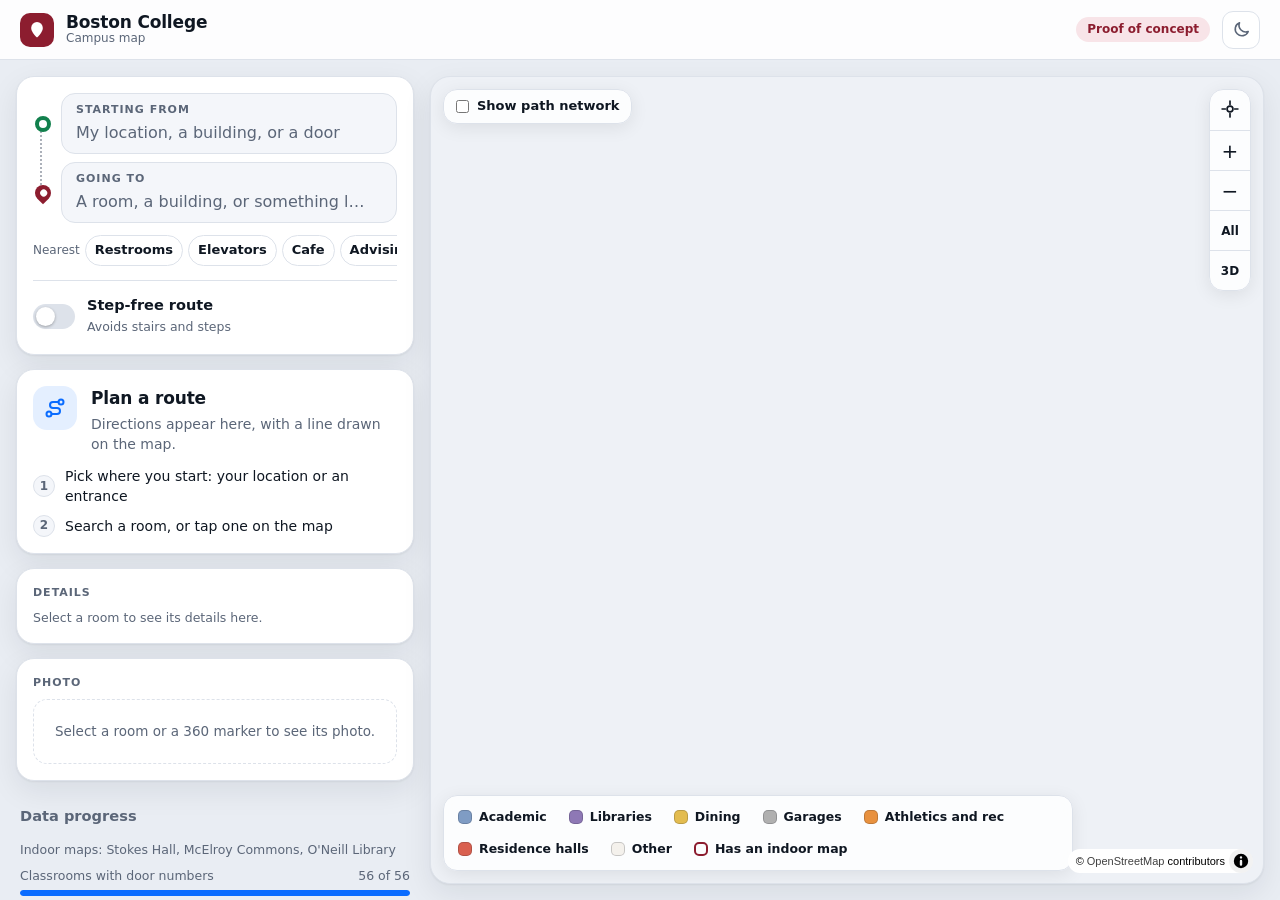
==== commit 1d4351c4: "Colour campus buildings by kind, outline buildings with floor plans, open O'Neill on Level 3 - campu" ====
--- a/index.html
+++ b/index.html
@@ -69,6 +69,7 @@
       </div>
       <div class="floors glass" id="floors" role="group" aria-label="Choose a floor"></div>
       <div class="levelbar glass" id="levelbar" aria-live="polite"></div>
+      <div class="legend glass" id="catkey" role="group" aria-label="What the building colours mean"></div>
       <div class="legend glass" id="legend" role="group" aria-label="Show or hide room types"></div>
     </div>
   </main>
--- a/web/app.css
+++ b/web/app.css
@@ -220,6 +220,8 @@
 .step.level .ico{background:var(--route-soft);color:var(--route);border-color:transparent}
 .legend{position:absolute;left:12px;bottom:12px;right:190px;display:flex;flex-wrap:wrap;gap:6px;padding:8px}
 .legend button{display:flex;align-items:center;gap:7px;border:1px solid transparent;background:transparent;border-radius:99px;padding:4px 10px 4px 6px;font-size:12.5px;font-weight:550}
+.legend .k{display:flex;align-items:center;gap:7px;padding:4px 10px 4px 6px;font-size:12.5px;font-weight:550;white-space:nowrap}
+.legend .sw.edge{background:transparent;border:2px solid var(--accent)}
 .legend button:hover{background:var(--surface2)}
 .legend button[aria-pressed=false]{opacity:.45;text-decoration:line-through}
 .legend .sw{width:14px;height:14px;border-radius:5px;border:1px solid color-mix(in srgb,var(--fg) 20%,transparent)}
